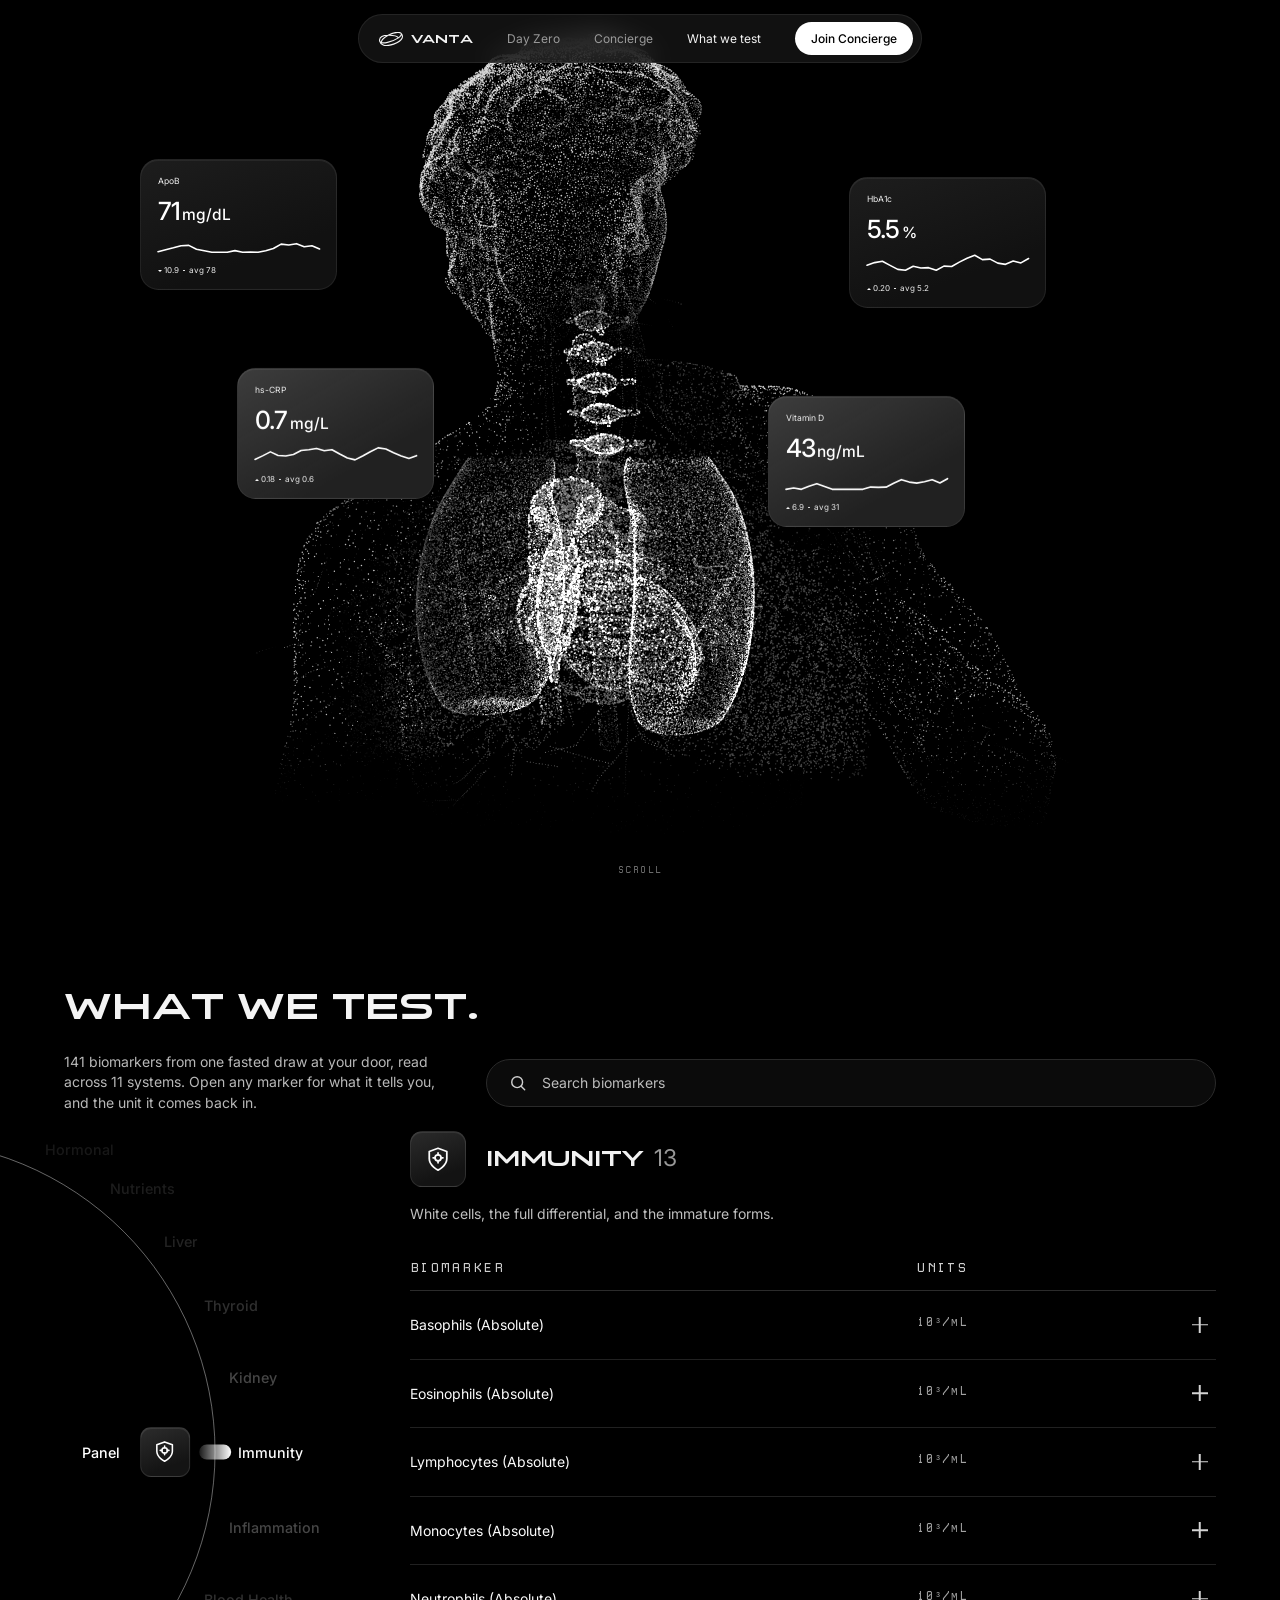
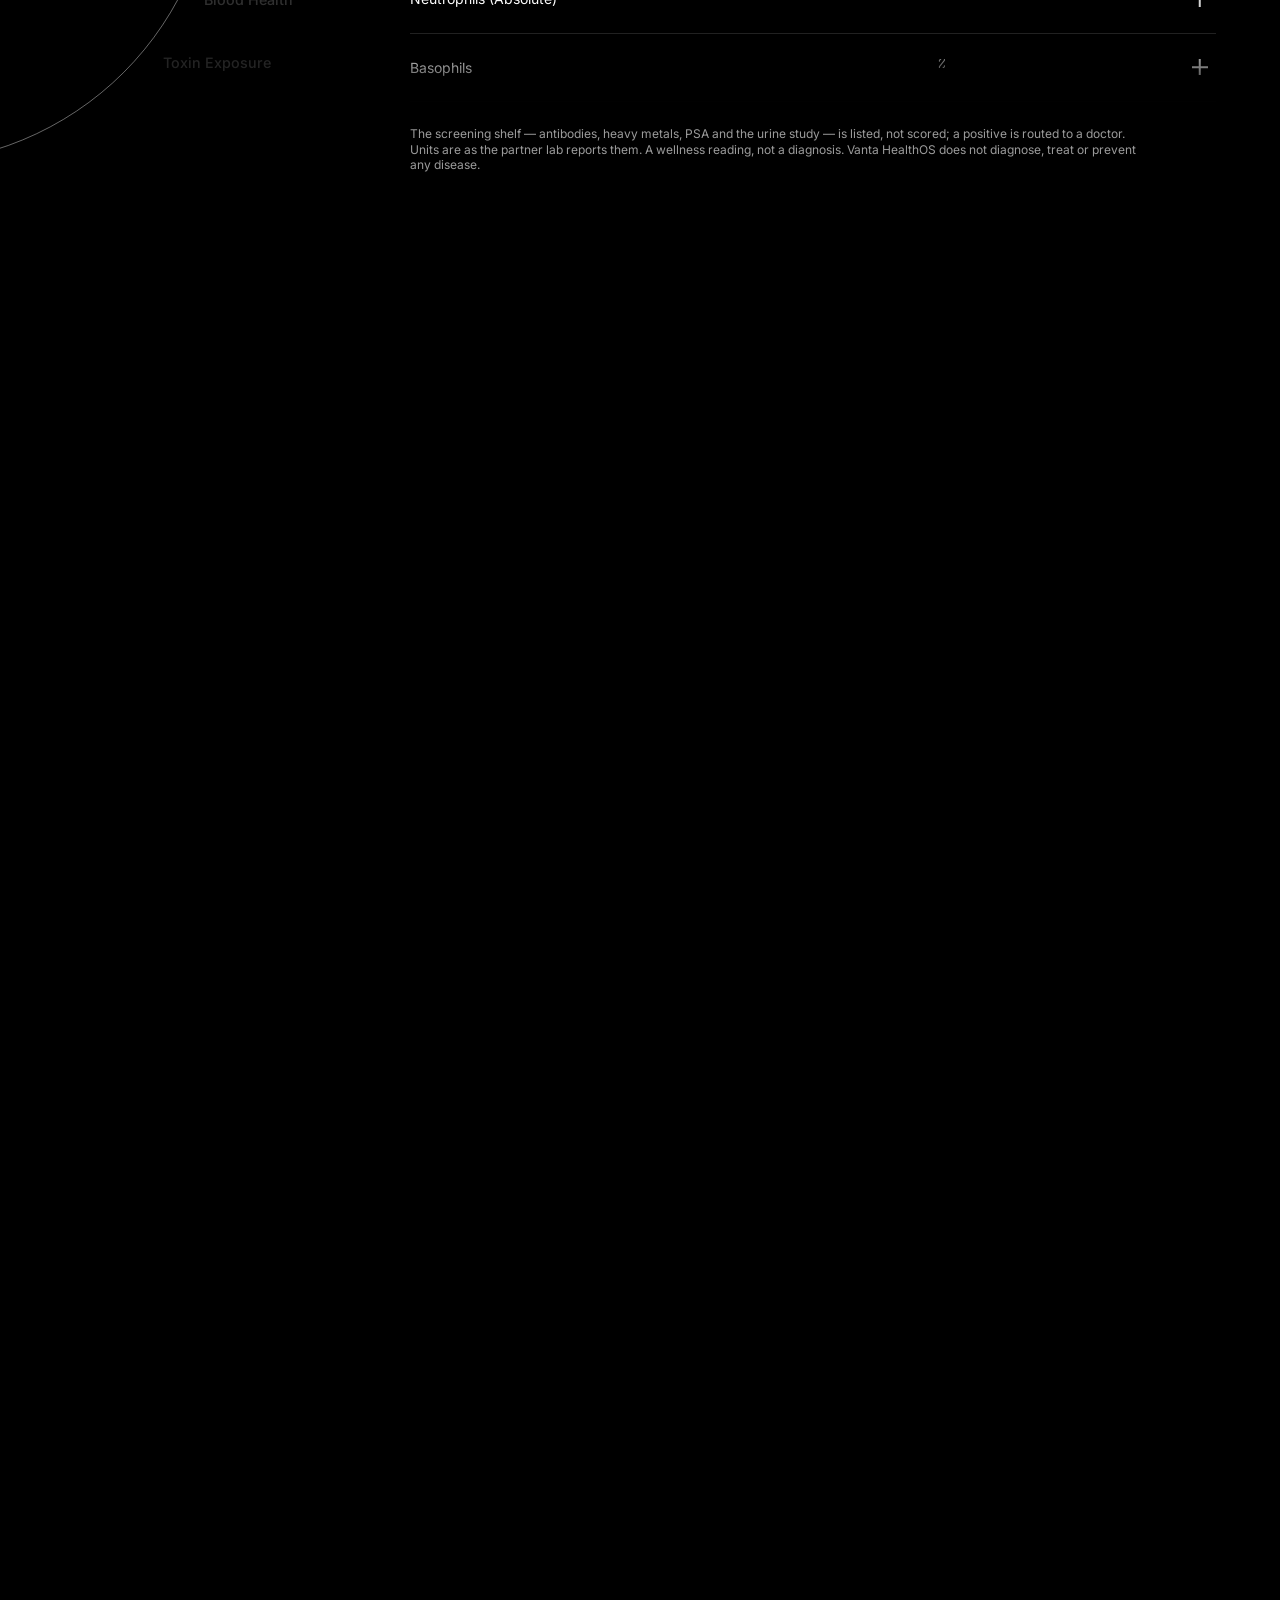
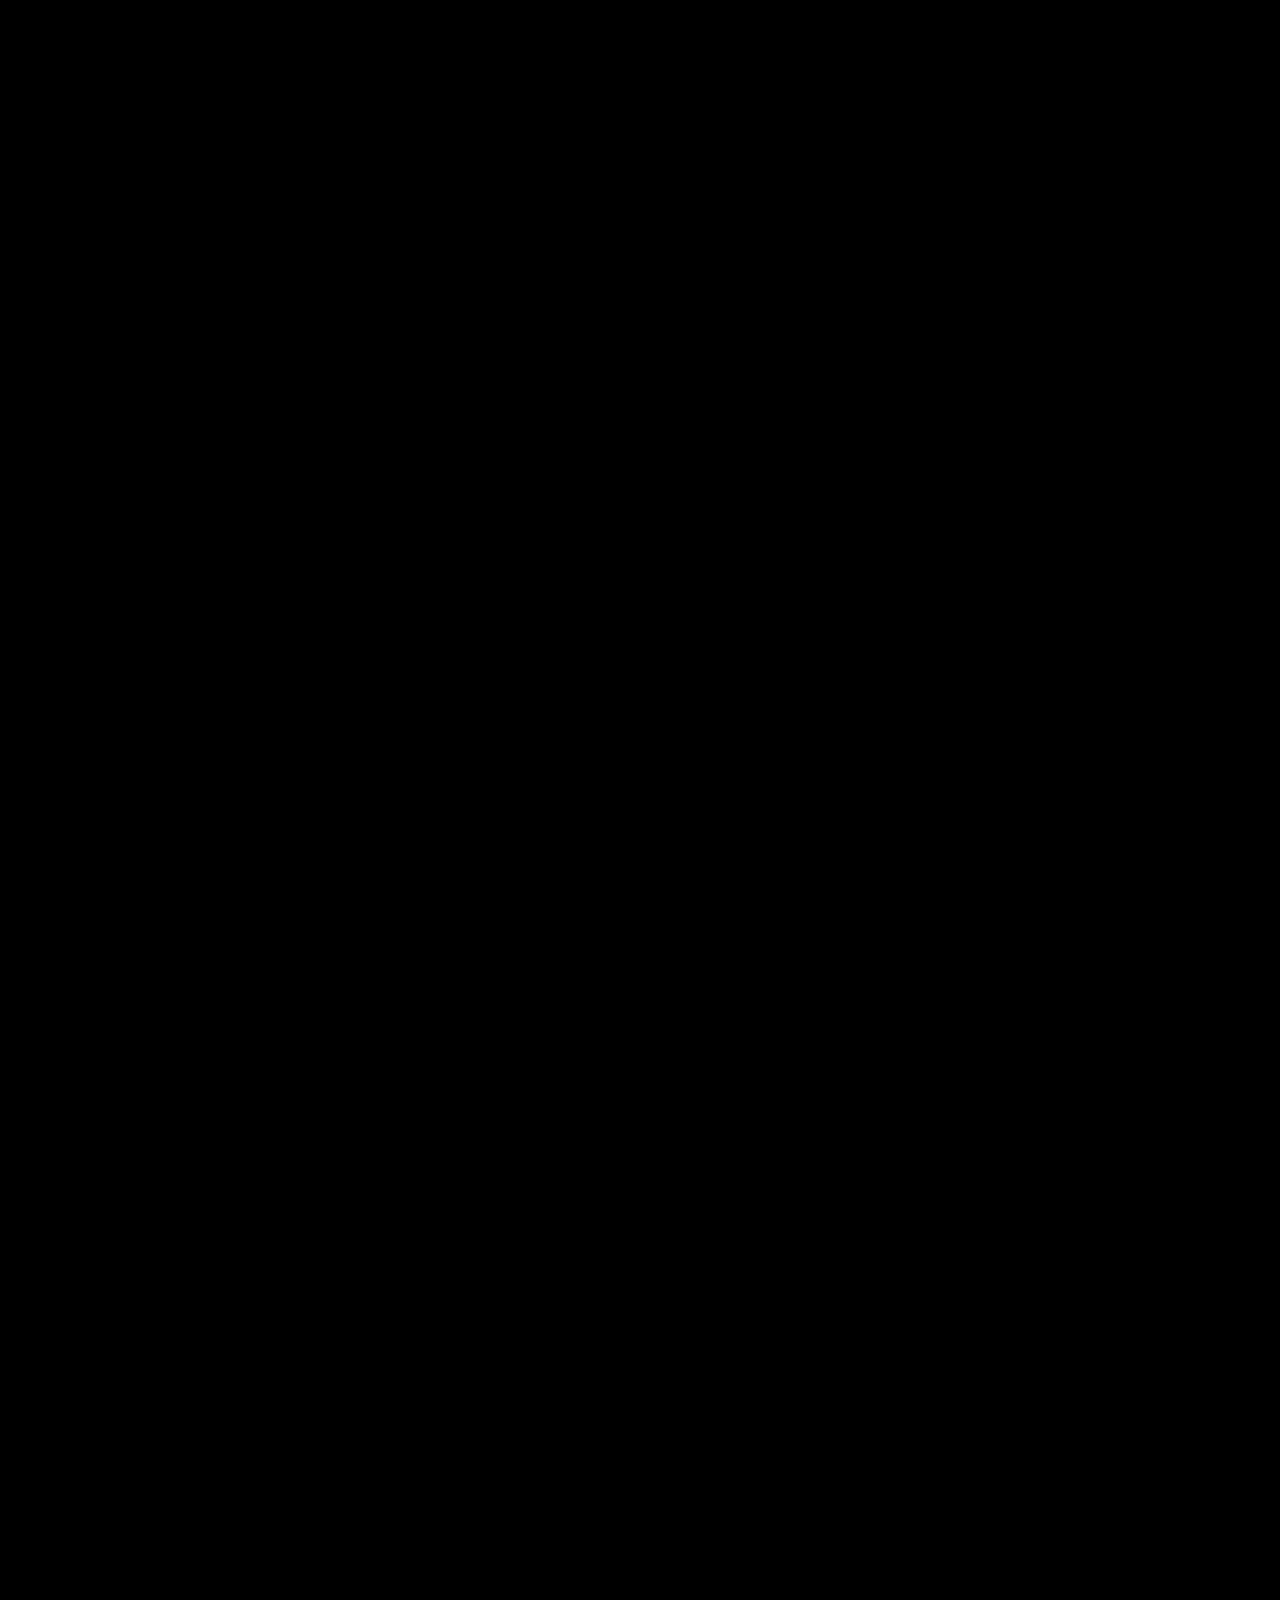
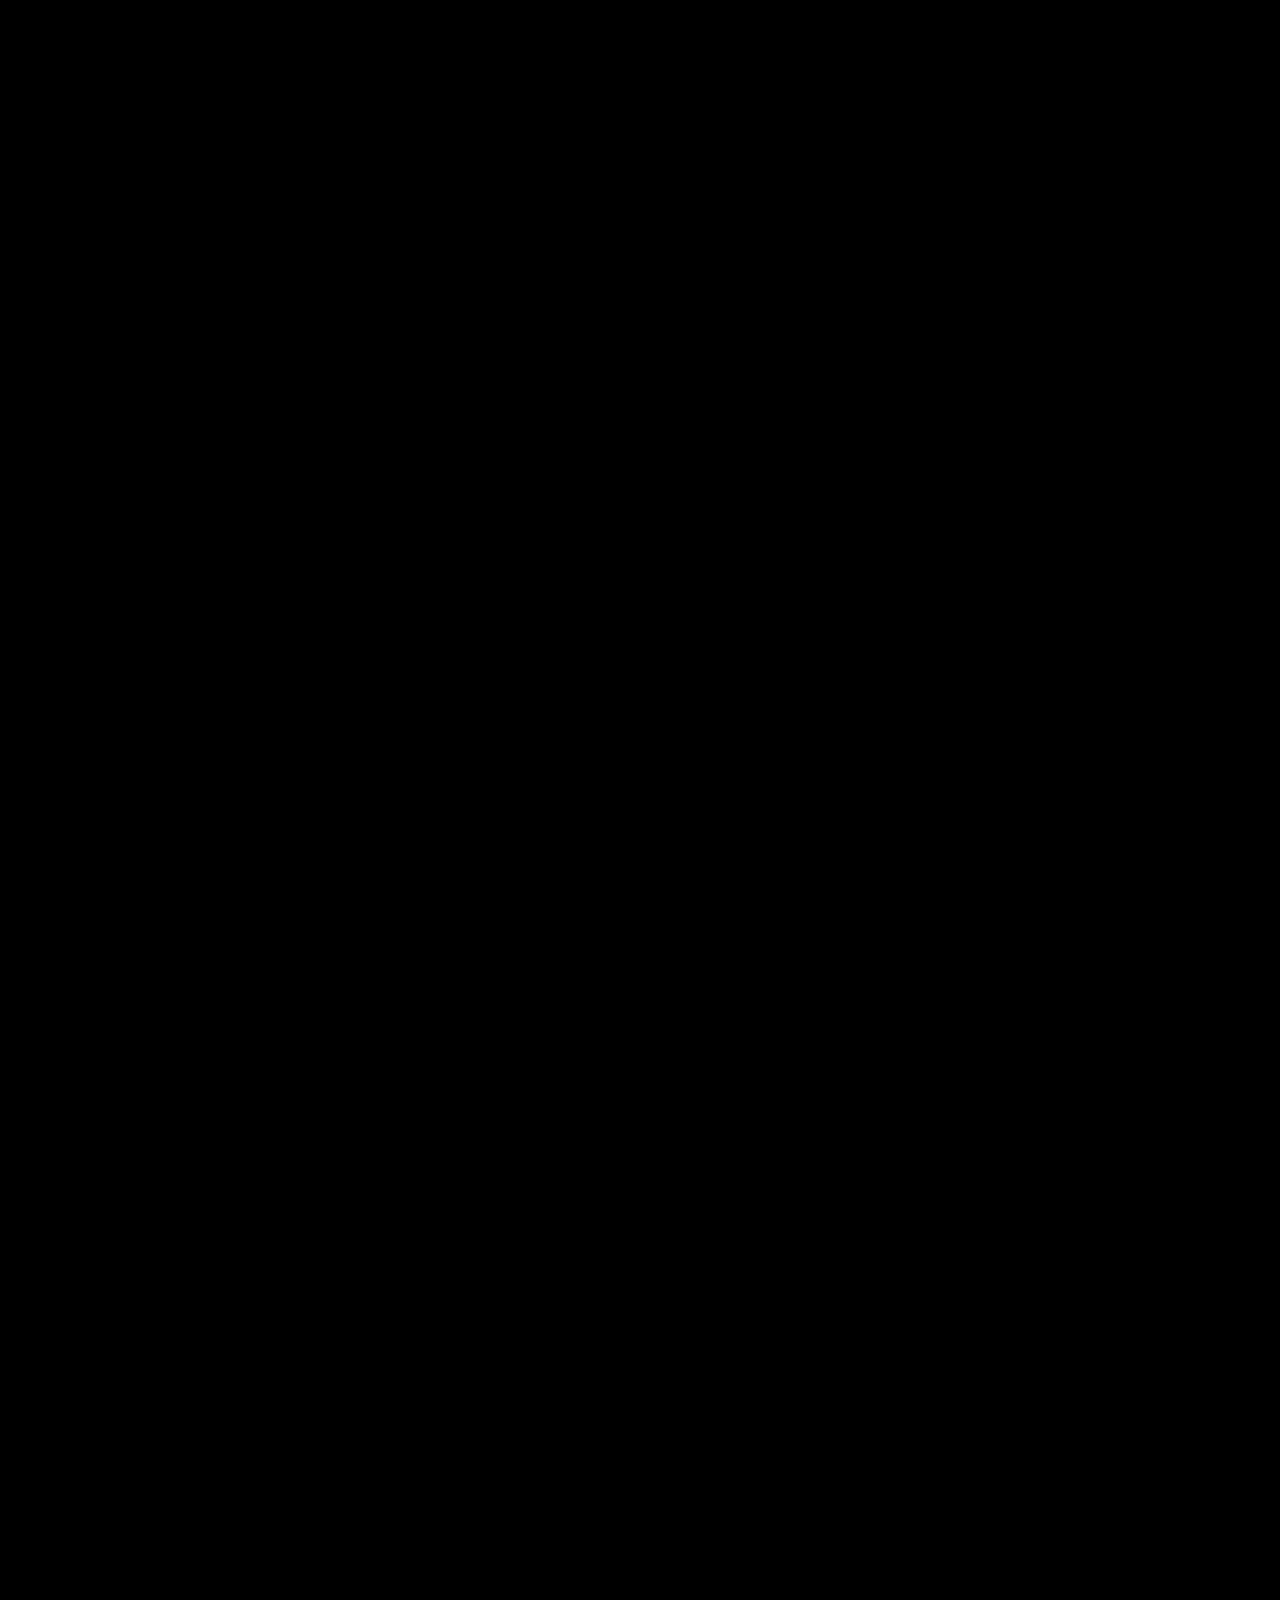
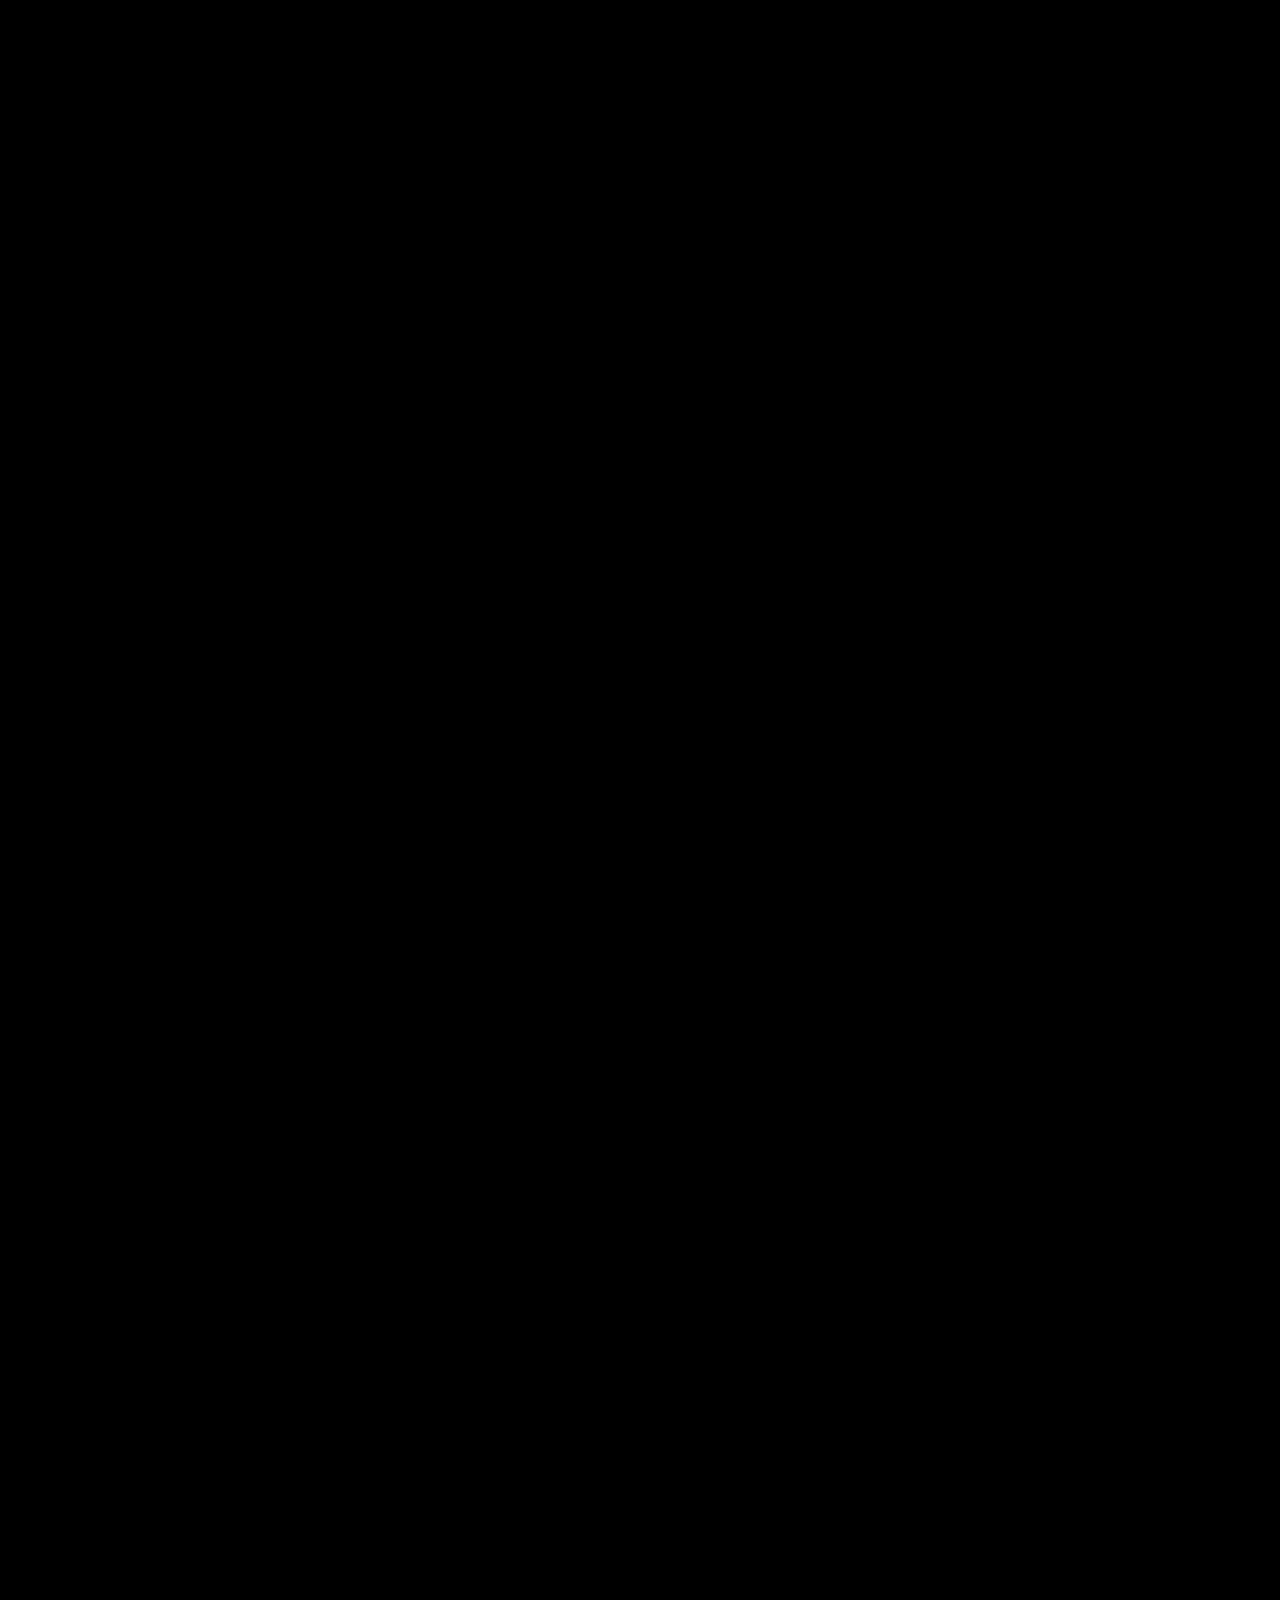
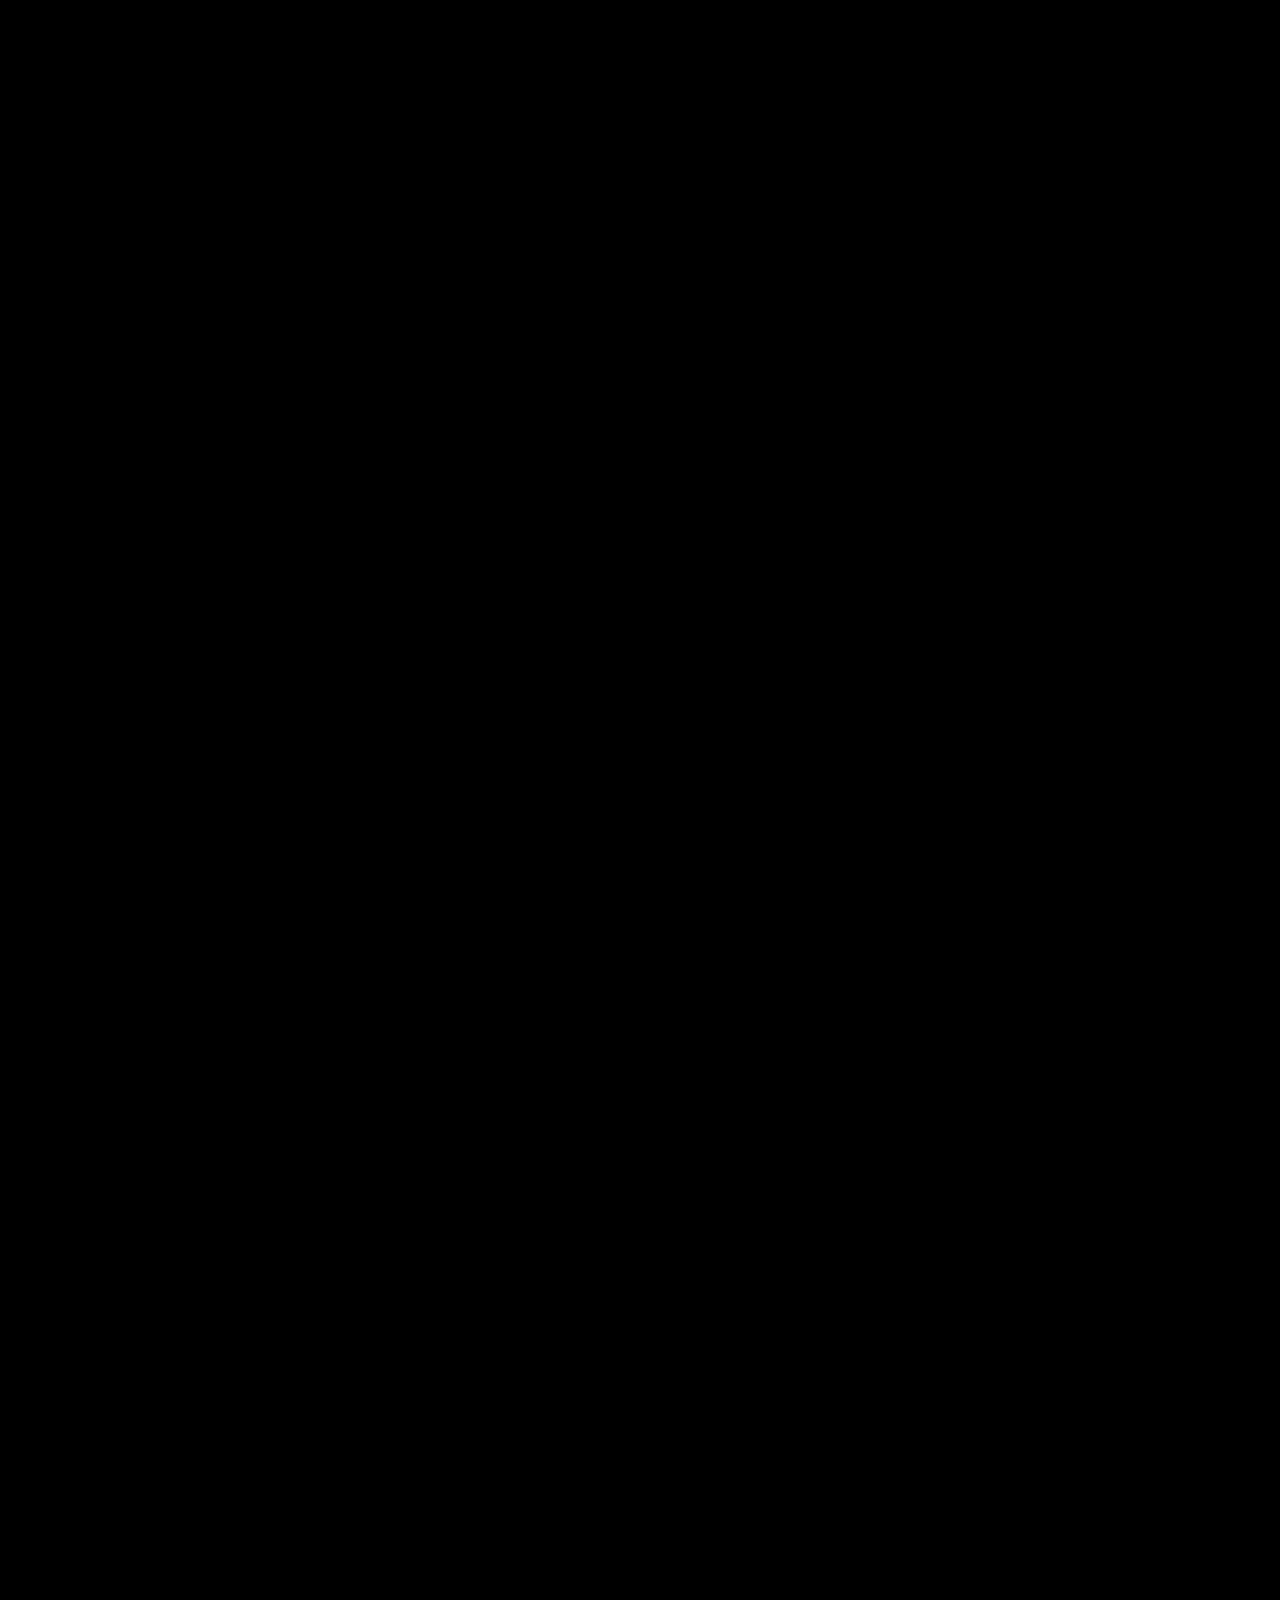
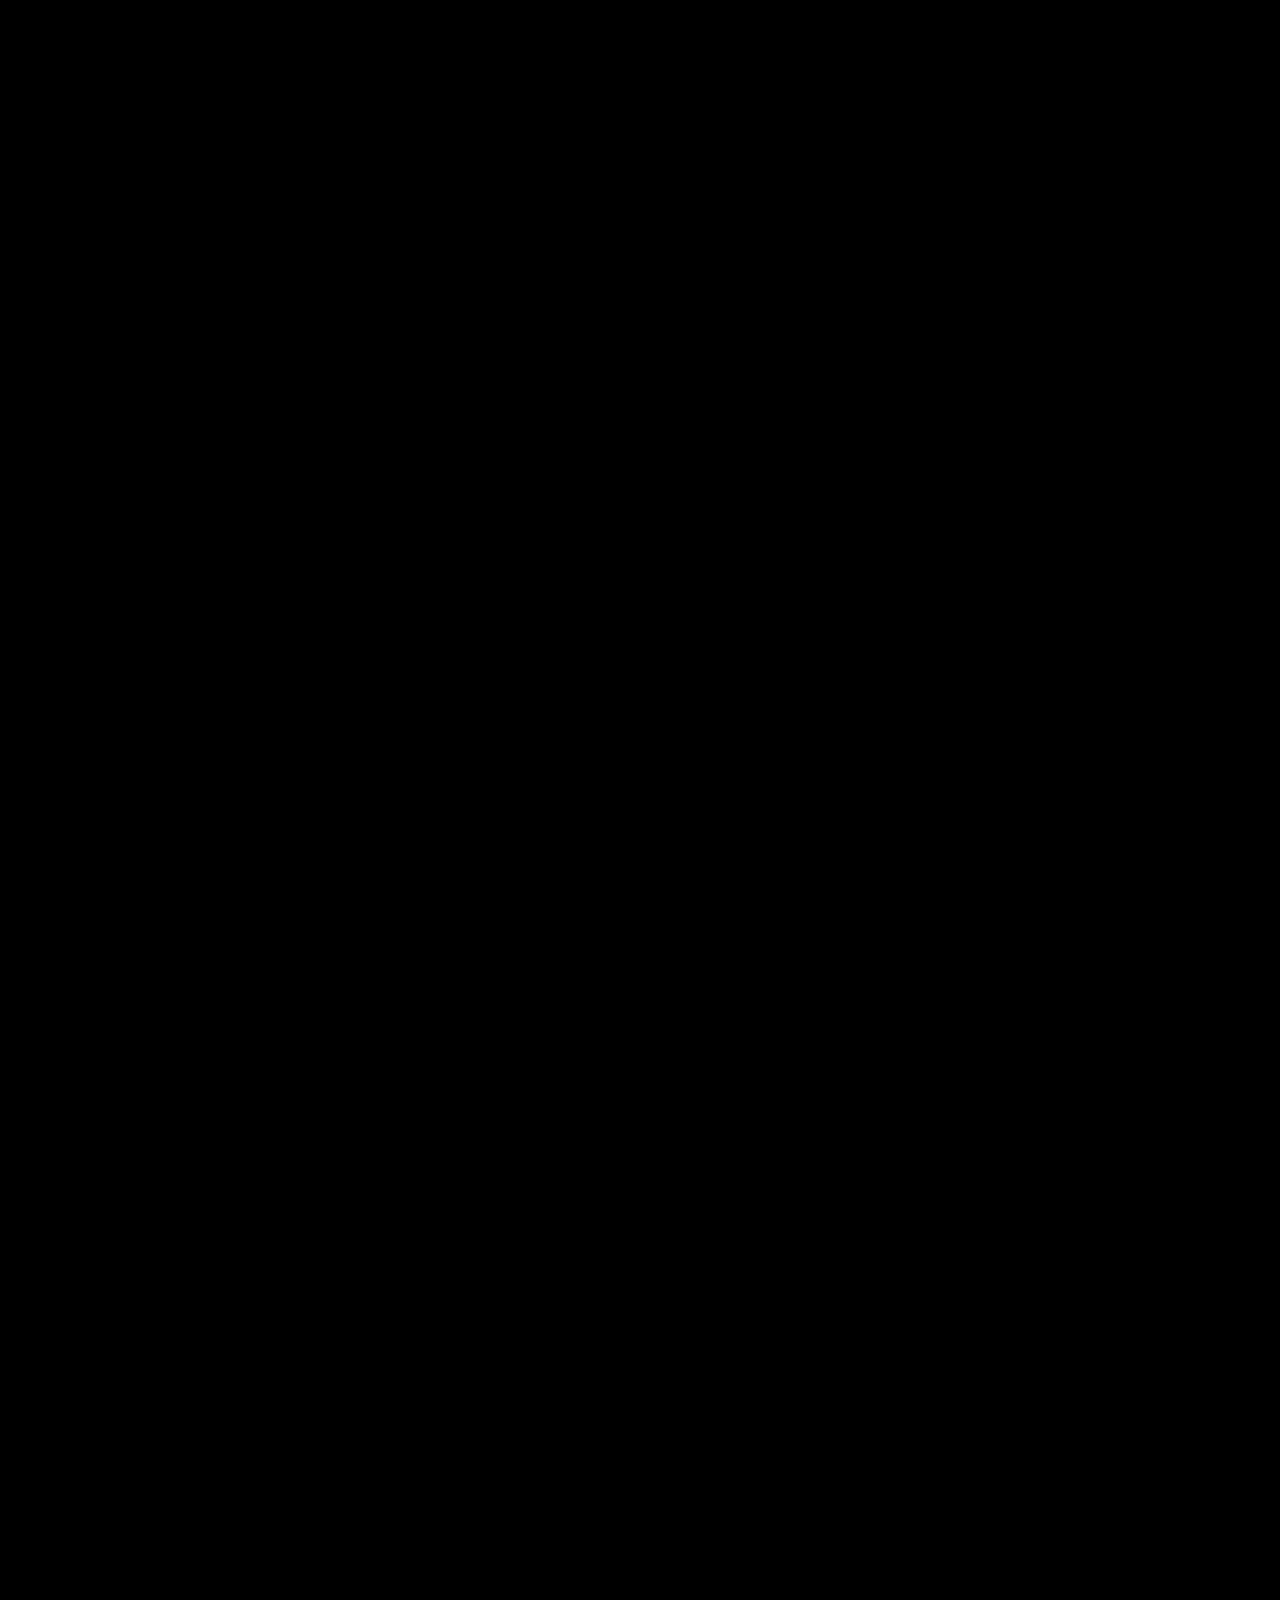
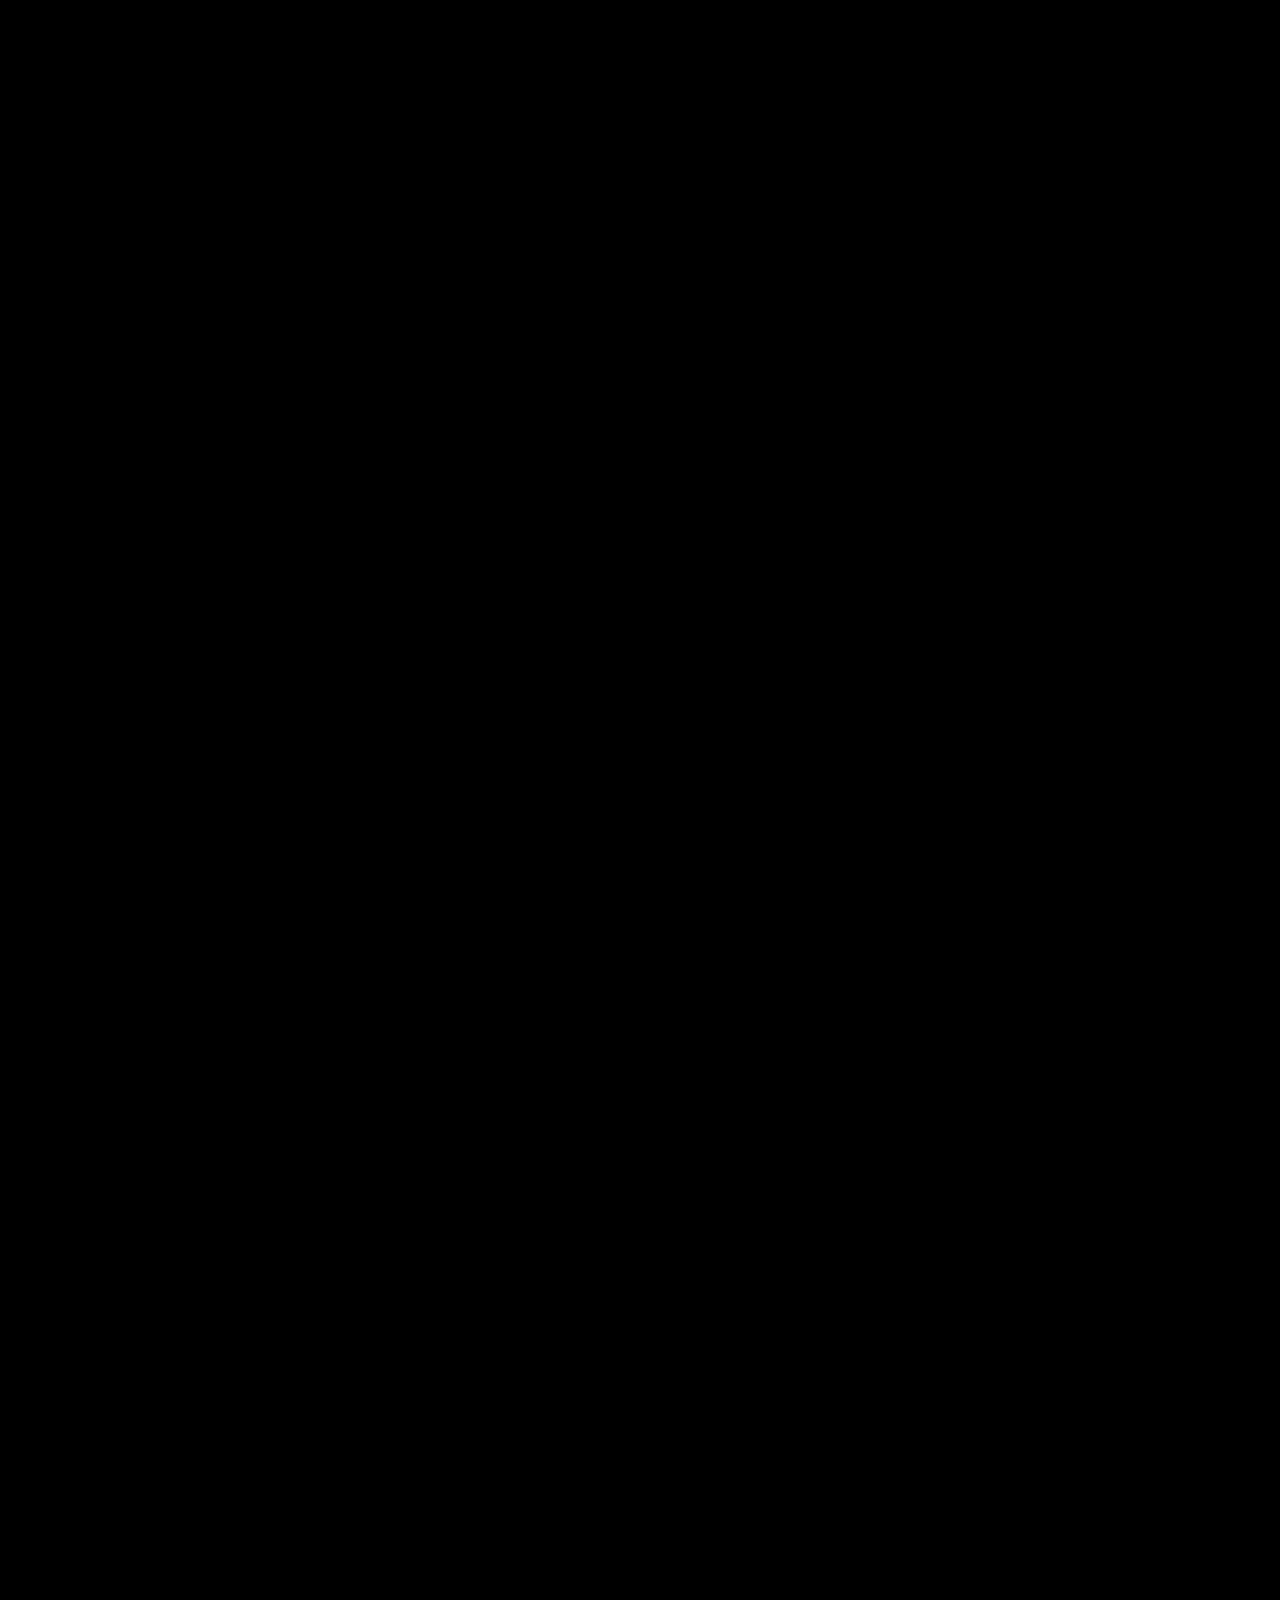
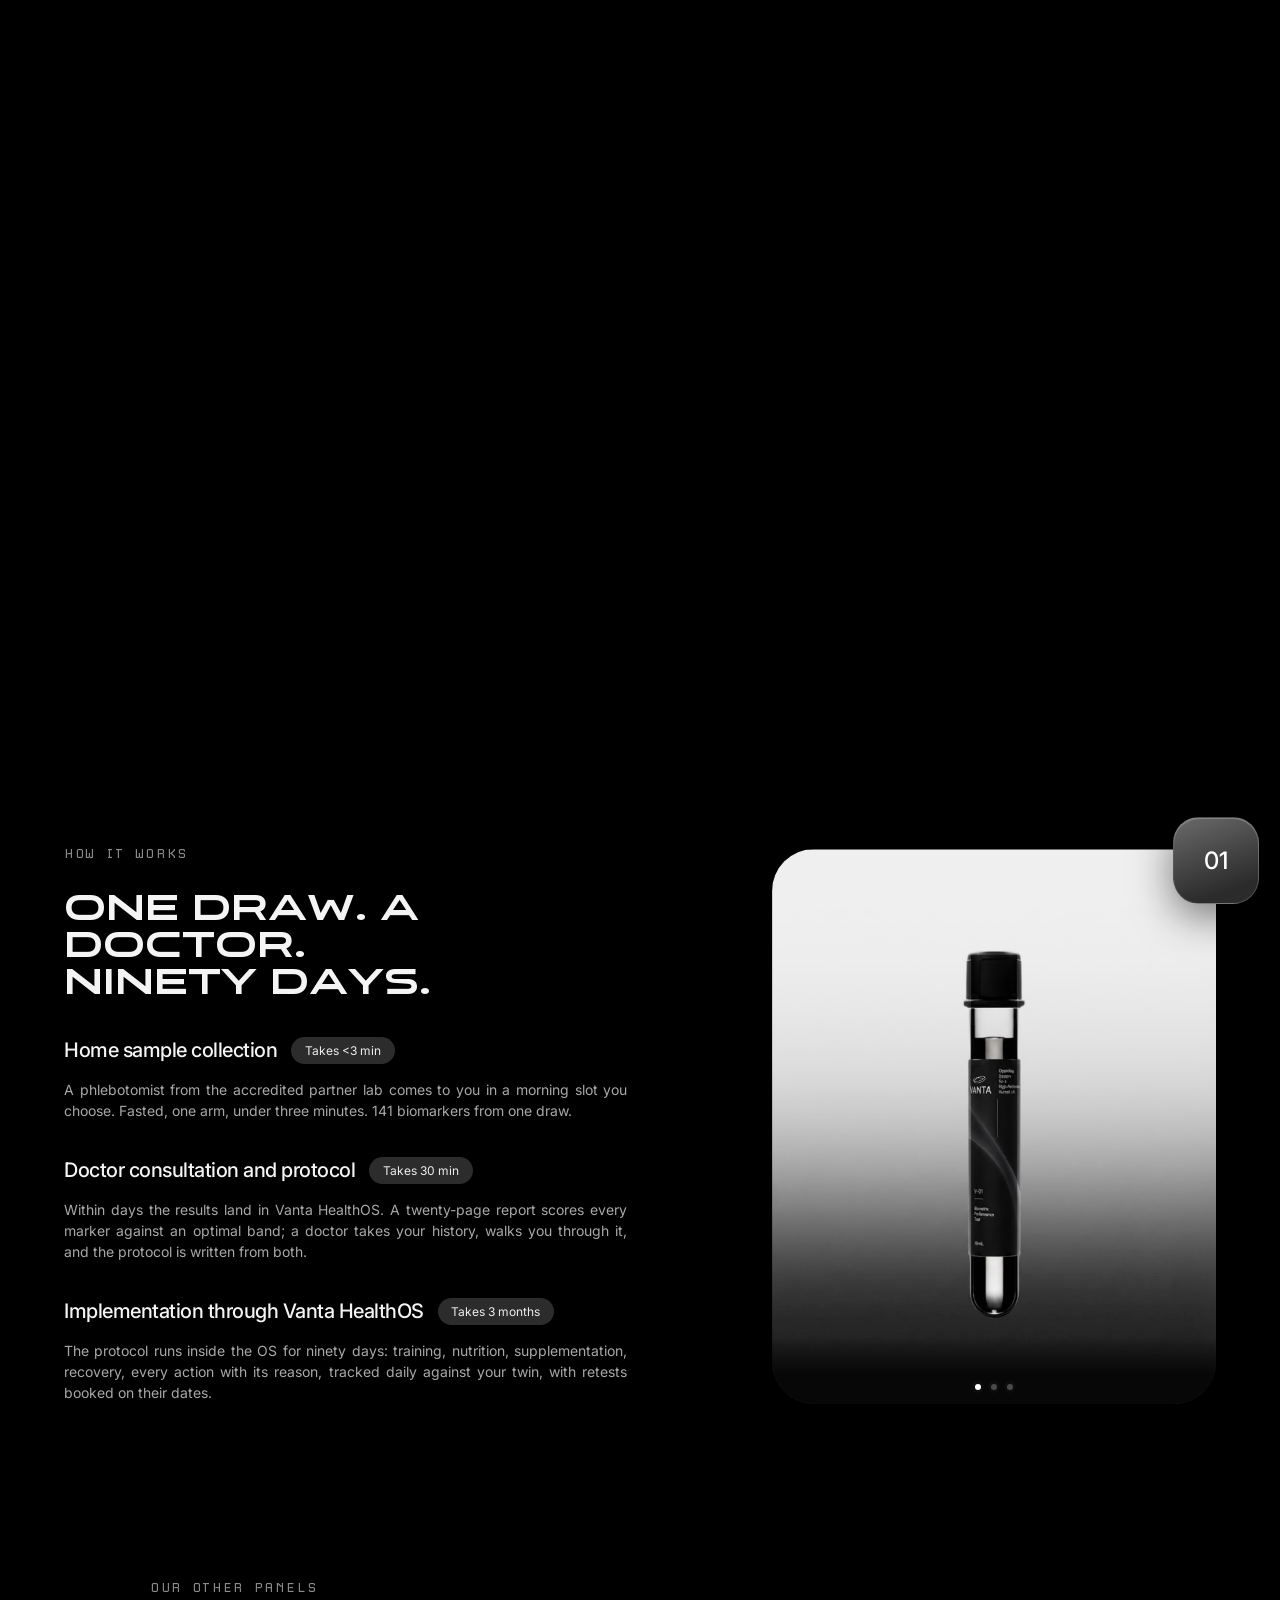
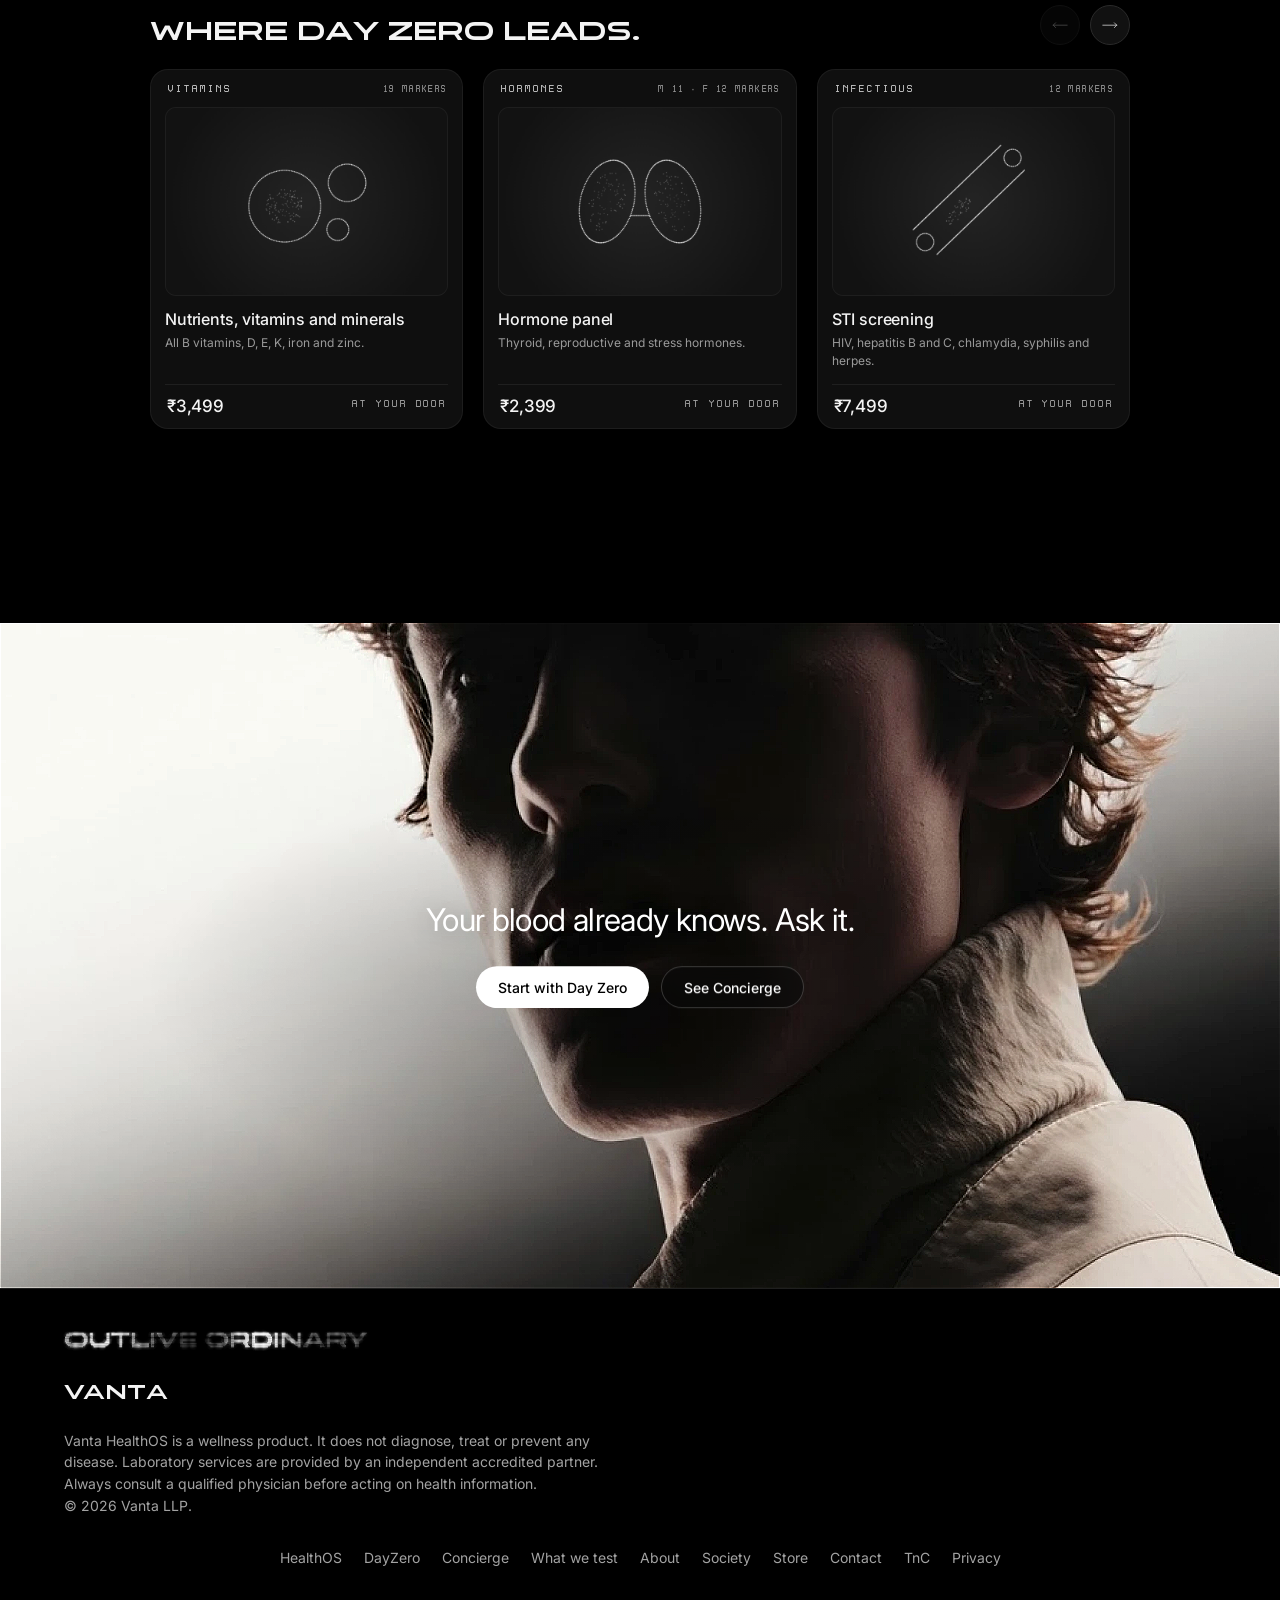
==== what-we-test.html @ 06b814b0 "Phones: font sizes matched to the first version (22.4 / 13.6 / 12 / 10.4 / 17.6 / 8.8 / 11px) Co-Aut" ====
<!doctype html>
<html lang="en">
<head>
<meta charset="utf-8">
<meta name="viewport" content="width=device-width, initial-scale=1">
<title>Vanta — What we test</title>
<link rel="icon" type="image/svg+xml" href="data:image/svg+xml,%3Csvg%20xmlns%3D%22http%3A%2F%2Fwww.w3.org%2F2000%2Fsvg%22%20viewBox%3D%22-22%20-30%20279%20199%22%3E%3Crect%20x%3D%22-22%22%20y%3D%22-30%22%20width%3D%22279%22%20height%3D%22199%22%20rx%3D%2244%22%20fill%3D%22%23000%22%2F%3E%3Cpath%20d%3D%22M23.0542%20105.334C18.6114%2086.1446%2048.7118%2055.2447%2088.8616%2032.509M88.8616%2032.509C121.009%2014.305%20159.598%201.33501%20192.058%203.80086C202.579%204.60013%20209.954%207.0905%20214.43%2010.7805M4.97778%2090.5973C3.82068%2087.4789%203.3192%2083.892%203.55781%2079.8009C5.51978%2046.1618%2045.9247%2033.3757%2088.8616%2032.509M88.8616%2032.509C133.384%2031.6103%20180.629%2043.5278%20190.558%2058.3013M190.558%2058.3013C136.096%2095.4481%2019.426%20129.536%204.97778%2090.5973M190.558%2058.3013C216.034%2040.9254%20225.963%2022.4709%20215.794%2012.0328M4.97778%2090.5973C4.09975%2086.8489%203.65103%2083.198%203.55781%2079.8009M4.97778%2090.5973C11.9381%20120.312%2045.8761%20156.155%20143.554%20120.28C251.289%2080.7123%20237.281%2032.4789%20215.794%2012.0328M214.43%2010.7805C214.919%2011.1838%20215.374%2011.6014%20215.794%2012.0328M214.43%2010.7805C214.887%2011.1854%20215.342%2011.603%20215.794%2012.0328%22%20fill%3D%22none%22%20stroke%3D%22%23fff%22%20stroke-width%3D%2211%22%2F%3E%3C%2Fsvg%3E">
<link rel="preconnect" href="https://fonts.googleapis.com">
<link href="https://fonts.googleapis.com/css2?family=Inter:wght@300;400;500;600&display=swap" rel="stylesheet">
<style>
  @font-face { font-family: "Aeonik"; src: url("assets/fonts/Aeonik-Regular.woff2") format("woff2"), url("assets/fonts/Aeonik-Regular.otf") format("opentype"); font-weight: 400; font-display: swap; }
  @font-face { font-family: "Aeonik"; src: url("assets/fonts/Aeonik-Medium.woff2") format("woff2"), url("assets/fonts/Aeonik-Medium.otf") format("opentype"); font-weight: 500; font-display: swap; }
  @font-face { font-family: "Aoi Mono"; src: url("assets/fonts/AoiMono-Compact.woff2") format("woff2"), url("assets/fonts/AoiMono-Compact.otf") format("opentype"); font-weight: 400; font-display: swap; }
  @font-face { font-family: "Organetto"; src: url("assets/fonts/Organetto-ExtBold.woff2") format("woff2"), url("assets/fonts/Organetto-ExtBold.otf") format("opentype"); font-weight: 700; font-display: swap; }
  :root {
    --sans: "Aeonik", "Inter", system-ui, -apple-system, "Segoe UI", sans-serif;
    --mono: "Aoi Mono", ui-monospace, "SFMono-Regular", Menlo, monospace;
    --display: "Organetto", "Aeonik", "Inter", system-ui, sans-serif;
    --bg: #000; --fg: #f4f4f4; --muted: #9b9b9b; --faint: #6d6d6d;
  }
  * { box-sizing: border-box; margin: 0; padding: 0; }
  html { background: var(--bg); }
  body { background: var(--bg); color: var(--fg); font-family: var(--sans); font-synthesis: none; -webkit-font-smoothing: antialiased; overflow-x: hidden; }

  /* ---------- nav (the same as the other page) ---------- */
  nav { position: fixed; top: 14px; left: 50%; transform: translateX(-50%); z-index: 50; display: flex; align-items: center;
    gap: clamp(14px, 3vw, 34px); padding: 7px 8px 7px 20px; border-radius: 999px; background: rgba(24,24,24,.72);
    border: 1px solid rgba(255,255,255,.08); backdrop-filter: blur(14px); -webkit-backdrop-filter: blur(14px); font-size: 12px; }
  nav .logo { display: flex; align-items: center; gap: 8px; font-family: var(--display); letter-spacing: 0; font-weight: 700; font-size: 12px; text-transform: uppercase; color: var(--fg); text-decoration: none; }
  nav a { white-space: nowrap; color: var(--muted); text-decoration: none; transition: color .2s; }
  nav a:hover, nav a.on { color: var(--fg); }
  nav .join { background: #fff; color: #000; padding: 9px 16px; border-radius: 999px; font-weight: 500; }
  nav .join:hover { color: #000; background: #ddd; }
  @media (max-width: 560px) { nav .opt { display: none; } }
  .mono { font-family: var(--mono); font-weight: 400; letter-spacing: .14em; text-transform: uppercase; }

  /* ---------- the x-ray ---------- */
  #wt { position: relative; height: 100vh; height: 100dvh; min-height: 620px; overflow: hidden; background: #000; }
  #xray { position: absolute; inset: 0; width: 100%; height: 100%; display: block; }
  .stage { position: absolute; left: 50%; top: 50%; width: min(100%, 1716px); aspect-ratio: 1716 / 1070; max-height: 100%; transform: translate(-50%, -48%); container-type: inline-size; pointer-events: none; }
  .scroll-hint { position: absolute; left: 50%; bottom: 22px; transform: translateX(-50%); font-size: 9px; color: var(--faint); z-index: 2; }

  /* ---------- the live-metric cards ---------- */
  .m { position: absolute; width: 15.4cqw; aspect-ratio: 3 / 2; container-type: inline-size; display: flex; flex-direction: column; justify-content: space-between; padding: 1.31cqw 1.31cqw 1.16cqw; border-radius: 1.45cqw; border: 1px solid rgba(255,255,255,.07); color: #fff; pointer-events: auto;
    background: linear-gradient(160deg, #1d1d1d, #111 70%); box-shadow: 0 2cqw 5cqw rgba(0,0,0,.55), inset 0 1px 0 rgba(255,255,255,.06);
    opacity: 0; transform: translateY(18px); animation: mIn 1s cubic-bezier(.2,.7,.2,1) forwards, mFloat var(--fd, 8s) ease-in-out var(--fl, 0s) infinite alternate; animation-delay: var(--d, 1.2s), var(--fl, 0s); }
  .m.lite { background: linear-gradient(150deg, rgba(255,255,255,.17), rgba(255,255,255,.05) 70%), #151515; -webkit-backdrop-filter: blur(10px); backdrop-filter: blur(10px); }
  @keyframes mIn { to { opacity: 1; transform: none; } }
  @keyframes mFloat { 0% { translate: 0 0; } 50% { translate: .3cqw -.7cqw; } 100% { translate: -.25cqw .35cqw; } }
  .m small { display: block; font-size: 5.3cqw; line-height: 1.1; color: #f0f0f0; }
  .m b { display: block; font-weight: 500; font-size: 15.5cqw; letter-spacing: -0.03em; line-height: 1; }
  .m b i { font-style: normal; font-size: .62em; letter-spacing: 0; margin-left: .14em; }
  .m svg { display: block; width: 100%; height: 11cqw; overflow: visible; }
  .m svg path { fill: none; stroke: #fff; stroke-width: 1.6; stroke-linejoin: round; stroke-linecap: round; vector-effect: non-scaling-stroke; }
  .m.red svg path { stroke: #e5453f; }
  .m p { display: flex; align-items: center; gap: 2.4cqw; font-size: 5cqw; line-height: 1; color: #ececec; white-space: nowrap; }
  .m p em { font-style: normal; width: 1.2cqw; height: 1.2cqw; border-radius: 50%; background: #fff; flex: none; }
  .m p u { text-decoration: none; }
  .m p span { display: inline-flex; align-items: center; gap: 1.6cqw; }
  .m p span::before { content: ""; border: solid transparent; border-width: 1.8cqw 1.6cqw 0; border-top-color: #fff; }
  .m p span.up::before { border-width: 0 1.6cqw 1.8cqw; border-bottom-color: #fff; border-top-color: transparent; }
  @media (max-width: 900px) {
    .stage { aspect-ratio: auto; height: 100%; width: 100%; transform: translate(-50%, -50%); }
    .m.hrv { left: 3%; top: 14%; } .m.hr { left: auto; right: 3%; top: 22%; } .m.steps { left: 3%; top: 60%; } .m.sleep { left: auto; right: 3%; top: 68%; }
    .m { width: 24cqw; padding: 2.04cqw 2.04cqw 1.8cqw; border-radius: 2.2cqw; }
  }
  @media (prefers-reduced-motion: reduce) { .m { animation: none; opacity: 1; transform: none; } }

  /* ---------- the biomarker list: title wheel on the left, the list on the right, pinned while you scroll through it ---------- */
  #bm { position: relative; background: #000; }
  .bm-pin { position: sticky; top: 0; height: 100vh; height: 100dvh; min-height: 600px; overflow: hidden; display: flex; flex-direction: column; padding: clamp(76px, 10vh, 108px) 0 clamp(18px, 3vh, 40px); }
  .bm-head h2 { margin-left: 14.5vw; font-family: var(--display); font-weight: 700; text-transform: uppercase; font-size: clamp(32px, min(4.6vw, 8vh), 80px); letter-spacing: 0; line-height: .98; }
  .bm-sub { display: grid; grid-template-columns: 31.5vw 1fr; gap: 3vw; align-items: center; margin: clamp(14px, 3vh, 36px) 6.5vw 0 14.5vw; }
  .bm-sub p { font-size: clamp(13px, 1.12vw, 20px); line-height: 1.25; color: #b8b8b8; }
  .bm-search { display: flex; align-items: center; gap: 14px; height: clamp(44px, 4vw, 68px); padding: 0 clamp(16px, 1.6vw, 28px); border-radius: 999px; border: 1px solid #2a2a2a; background: #0b0b0b; color: #cfcfcf; cursor: text; transition: border-color .2s; }
  .bm-search:focus-within { border-color: #5a5a5a; }
  .bm-search svg { width: 20px; height: 20px; flex: none; fill: none; stroke: currentColor; stroke-width: 1.7; stroke-linecap: round; }
  .bm-search input { flex: 1; min-width: 0; background: none; border: 0; outline: 0; color: #fff; font: inherit; font-size: clamp(14px, 1.1vw, 19px); }
  .bm-search input::-webkit-search-cancel-button { -webkit-appearance: none; appearance: none; height: 16px; width: 16px; cursor: pointer; background: url("data:image/svg+xml,%3Csvg xmlns='http://www.w3.org/2000/svg' viewBox='0 0 16 16'%3E%3Cpath d='M3 3l10 10M13 3L3 13' stroke='%23fff' stroke-width='1.8' stroke-linecap='round'/%3E%3C/svg%3E") center / contain no-repeat; }
  .bm-search .clr { display: none; flex: none; width: 22px; height: 22px; border: 0; background: none; cursor: pointer; padding: 0; position: relative; }
  .bm-search.has .clr { display: block; }
  .bm-search .clr::before, .bm-search .clr::after { content: ""; position: absolute; left: 50%; top: 50%; width: 14px; height: 2px; border-radius: 2px; background: #fff; transform: translate(-50%, -50%) rotate(45deg); }
  .bm-search .clr::after { transform: translate(-50%, -50%) rotate(-45deg); }
  .bm-search input::placeholder { color: #bdbdbd; }
  .bm-body { position: relative; flex: 1; min-height: 0; margin-top: clamp(10px, 2vh, 30px); }
  .wheel { position: absolute; left: 0; top: 0; bottom: 0; width: 36vw; pointer-events: none; }
  .wheel svg.ring { position: absolute; inset: 0; width: 100%; height: 100%; overflow: visible; }
  .wheel svg.ring circle { fill: none; stroke: rgba(255,255,255,.4); stroke-width: 1; }
  .wheel .wl { position: absolute; left: 0; top: 0; white-space: nowrap; font-size: var(--wf, 22px); font-weight: 500; color: #fff; pointer-events: auto; cursor: pointer; will-change: transform, opacity; transform-origin: 0 50%; }
  .wheel .sel { position: absolute; left: 0; top: 0; display: flex; align-items: center; will-change: transform; }
  .wheel .sel b { font-weight: 500; font-size: var(--wf, 22px); color: #fff; position: absolute; right: calc(100% + 1.4em); top: 50%; transform: translateY(-50%); }
  .wheel .sel .pill { position: absolute; width: calc(var(--tile) * .64); height: calc(var(--tile) * .3); border-radius: 99px; background: linear-gradient(90deg, rgba(255,255,255,.1), #fff); top: 50%; transform: translateY(-50%); }
  .tile { width: var(--tile, 72px); height: var(--tile, 72px); border-radius: 22%; display: grid; place-items: center; flex: none; background: linear-gradient(160deg, #2c2c2c, #141414 75%); border: 1px solid rgba(255,255,255,.1); box-shadow: inset 0 1px 0 rgba(255,255,255,.08), 0 10px 30px rgba(0,0,0,.6); }
  .tile svg { width: 52%; height: 52%; fill: none; stroke: #fff; stroke-width: 1.5; stroke-linecap: round; stroke-linejoin: round; }
  .panel { position: absolute; left: 36.4vw; right: 6.5vw; top: 0; bottom: 0; display: flex; flex-direction: column; min-height: 0; }
  .p-head { display: flex; align-items: center; gap: clamp(14px, 1.6vw, 28px); flex: none; }
  .p-head .tile { --tile: clamp(48px, 5vw, 85px); }
  .p-head h3 { font-family: var(--display); font-weight: 700; text-transform: uppercase; font-size: clamp(18px, 1.6vw, 28px); letter-spacing: 0; }
  .p-head h3 em { font-style: normal; font-family: var(--sans); font-weight: 400; font-size: 1.05em; letter-spacing: 0; color: #9a9a9a; margin-left: .45em; }
  .p-intro { flex: none; margin-top: clamp(10px, 2vh, 28px); font-size: clamp(13px, 1.12vw, 19px); color: #c2c2c2; }
  .p-cols, .p-row .hd { display: grid; grid-template-columns: 52% 28% 1fr; align-items: center; }
  .p-cols { flex: none; margin-top: clamp(14px, 3.2vh, 40px); height: clamp(34px, 5vh, 70px); border-bottom: 1px solid #2b2b2b; font-family: var(--mono); letter-spacing: .14em; font-size: clamp(10px, .82vw, 14px); text-transform: uppercase; color: #cfcfcf; }
  .p-cols span:nth-child(2) { text-align: center; }
  .p-list { position: relative; flex: 1; min-height: 0; overflow: hidden; -webkit-mask-image: linear-gradient(#000 calc(100% - 64px), transparent); mask-image: linear-gradient(#000 calc(100% - 64px), transparent); }
  .p-list.free { overflow-y: auto; scrollbar-width: none; }
  .p-list.free::-webkit-scrollbar { display: none; }
  .p-inner { will-change: transform; }
  .p-row { border-bottom: 1px solid #222; }
  .p-row .hd { height: var(--row, 64px); cursor: pointer; font-size: clamp(13px, 1.12vw, 19px); }
  .p-row .hd .nm { color: #fff; }
  .p-row .hd .nm small { display: block; font-size: .72em; color: #7c7c7c; margin-top: 2px; }
  .p-row .hd .un { text-align: center; text-transform: uppercase; color: #a6a6a6; font-family: var(--mono); letter-spacing: .08em; font-size: .78em; }
  .p-row .hd .pl { justify-self: end; width: 20px; height: 20px; position: relative; margin-right: 6px; transition: transform .3s; }
  .p-row .hd .pl::before, .p-row .hd .pl::after { content: ""; position: absolute; left: 50%; top: 50%; width: 16px; height: 1.5px; background: #d8d8d8; transform: translate(-50%, -50%); }
  .p-row .hd .pl::after { transform: translate(-50%, -50%) rotate(90deg); }
  .p-row.open .hd .pl { transform: rotate(45deg); }
  .p-row .bd { max-height: 0; overflow: hidden; transition: max-height .35s ease; color: #9d9d9d; font-size: clamp(12px, 1vw, 17px); line-height: 1.4; }
  .p-row .bd > div { padding: 0 8% 16px 0; max-width: 62ch; }
  .p-row .bd .rd { display: flex; flex-wrap: wrap; gap: 6px; margin-top: 10px; }
  .p-row .bd .rd i { font-style: normal; padding: 3px 9px; border: 1px solid #2f2f2f; border-radius: 99px; font-size: .86em; color: #bbb; }
  .p-foot { flex: none; margin-top: clamp(10px, 2.4vh, 30px); font-size: clamp(11px, .98vw, 17px); line-height: 1.3; color: #9b9b9b; max-width: 62em; }
  .p-empty { padding: 28px 0; color: #777; font-size: 15px; }
  @media (max-width: 900px) {
    .bm-head h2, .bm-sub { margin-left: 6vw; } .bm-sub { margin-right: 6vw; grid-template-columns: 1fr; gap: 12px; }
    .wheel { display: none; }
    .panel { left: 6vw; right: 6vw; }
    .p-cols, .p-row .hd { grid-template-columns: 1fr 32% 34px; }
    .p-foot { display: none; }
  }

  /* ---------- how it works: the left side stays, the pictures change on their own ---------- */
  #hiw { position: relative; background: #000; padding: clamp(100px, 18vw, 160px) 0 clamp(70px, 9vw, 140px); overflow: hidden; }
  .hiw-in { display: flex; justify-content: space-between; align-items: flex-start; padding: 0 7.7vw 0 7.9vw; gap: 4vw; }
  .hiw-l { flex: 0 1 35vw; min-width: 0; }
  .hiw-l .kick { font-family: var(--mono); letter-spacing: .14em; text-transform: uppercase; font-size: clamp(10px, .82vw, 14px); color: #8a8a8a; }
  .hiw-l h2 { margin-top: clamp(14px, 2vw, 34px); font-family: var(--display); font-weight: 700; text-transform: uppercase; font-size: clamp(28px, 3.5vw, 64px); letter-spacing: 0; line-height: 1.04; }
  .hiw-steps { margin-top: clamp(40px, 8.4vw, 150px); display: flex; flex-direction: column; gap: clamp(36px, 6.6vw, 118px); }
  .hiw-steps h4 { font-family: var(--sans); font-weight: 500; text-transform: none; font-size: clamp(20px, 2.2vw, 40px); letter-spacing: -0.025em; line-height: 1.16; }
  .hiw-steps h4 span { display: inline-block; vertical-align: .22em; margin-left: .9em; padding: .62em 1.15em .6em; border-radius: 99px; background: #2c2c2c; color: #ededed; font-family: var(--sans); font-weight: 400; text-transform: none; font-size: clamp(10px, .76vw, 13px); letter-spacing: 0; line-height: 1; white-space: nowrap; }
  .hiw-steps p { margin-top: clamp(14px, 2vw, 34px); font-size: clamp(12px, .9vw, 16px); line-height: 1.22; color: #a8a8a8; text-align: justify; }
  .hiw-r { position: relative; flex: 0 0 40vw; aspect-ratio: 733 / 916; margin-top: clamp(30px, 4vw, 70px); margin-right: 1.4vw; }
  .hiw-card { position: absolute; inset: 0; border-radius: 9.5% / 7.6%; overflow: hidden; background: #111; }
  .hiw-card img { position: absolute; left: -116.1%; top: -24.236%; width: 234.1%; max-width: none; height: auto; opacity: 0; transition: opacity 1s ease, transform 5s ease; transform: scale(1.0); transform-origin: 50% 50%; user-select: none; -webkit-user-drag: none; }
  .hiw-card img.on { opacity: 1; }
  .hiw-badge { position: absolute; right: -9.7%; top: -5.7%; width: 19.4%; aspect-ratio: 1; border-radius: 30%; display: grid; place-items: center; z-index: 3; background: linear-gradient(160deg, #6a6a6a, #2b2b2b 80%); border: 1px solid rgba(255,255,255,.16); box-shadow: inset 0 1px 0 rgba(255,255,255,.22), 0 12px 40px rgba(0,0,0,.5); font-family: var(--display); font-size: clamp(26px, 2.8vw, 50px); color: #fff; letter-spacing: 0; overflow: hidden; }
  .hiw-badge b { grid-area: 1 / 1; font-weight: 700; transition: opacity .6s, transform .6s; opacity: 0; transform: translateY(10px); }
  .hiw-badge b.on { opacity: 1; transform: none; }
  .hiw-dots { position: absolute; left: 50%; bottom: 2.6%; transform: translateX(-50%); display: flex; gap: 6.7%; z-index: 3; width: 14%; justify-content: space-between; }
  .hiw-dots i { width: clamp(9px, .8vw, 14px); aspect-ratio: 1; border-radius: 50%; background: #4a4a4a; cursor: pointer; transition: background .4s; box-shadow: 0 0 0 5px #0d0d0d; }
  .hiw-dots i.on { background: #fff; }
  @media (min-width: 901px) { #hiw { padding: clamp(120px, 12vw, 220px) 0 clamp(56px, 7vw, 110px); } .hiw-l h2 { font-size: clamp(26px, 3.1vw, 56px); } .hiw-steps { gap: clamp(30px, 5vw, 90px); margin-top: clamp(34px, 6vw, 110px); } .hiw-steps p { font-size: clamp(12px, .84vw, 15px); } }
  @media (max-width: 900px) {
    .hiw-in { flex-direction: column; padding: 0 6vw; gap: 40px; }
    .hiw-l, .hiw-r { flex: none; width: 100%; }
    .hiw-r { width: 84%; margin: 0 auto 0 0; }
    .hiw-badge { right: -6%; }
    .hiw-steps h4 { font-size: 20px; } .hiw-steps h4 span { margin-left: 12px; } .hiw-steps p { font-size: 14px; }
    .hiw-l h2 { font-size: 30px; } .hiw-steps { margin-top: 36px; gap: 34px; }
  }

  /* ---------- the other panels: a carousel you move by hand ---------- */
  #pn { position: relative; background: #000; padding: clamp(60px, 9vw, 150px) 0 clamp(80px, 10vw, 170px); overflow: hidden; }
  .pn-head { display: flex; align-items: flex-end; justify-content: space-between; padding: 0 11.6vw 0 11.4vw; gap: 24px; }
  .pn-head .kick { font-family: var(--mono); letter-spacing: .14em; text-transform: uppercase; font-size: clamp(10px, .82vw, 14px); color: #8a8a8a; }
  .pn-head h2 { margin-top: clamp(12px, 1.6vw, 28px); font-family: var(--display); font-weight: 700; text-transform: uppercase; font-size: clamp(26px, 3.4vw, 62px); letter-spacing: 0; line-height: 1.02; }
  .pn-arrows { display: flex; gap: clamp(10px, 1.5vw, 28px); flex: none; }
  .pn-arrows button { width: clamp(44px, 5.1vw, 88px); aspect-ratio: 1; border-radius: 50%; border: 1px solid #2a2a2a; background: #111; color: #fff; cursor: pointer; display: grid; place-items: center; transition: opacity .25s, border-color .25s, background .25s; }
  .pn-arrows button:hover:not(:disabled) { border-color: #5a5a5a; background: #181818; }
  .pn-arrows button:disabled { opacity: .35; cursor: default; }
  .pn-arrows svg { width: 42%; height: auto; fill: none; stroke: currentColor; stroke-width: 1.6; stroke-linecap: round; stroke-linejoin: round; }
  .pn-track { margin-top: clamp(26px, 3.8vw, 66px); display: flex; gap: clamp(12px, 1.45vw, 26px); overflow-x: auto; scroll-snap-type: x mandatory; scroll-padding-left: 11.4vw; padding: 0 11.4vw 4px; scrollbar-width: none; -webkit-overflow-scrolling: touch;
    -webkit-mask-image: linear-gradient(90deg, #000 calc(100% - 9vw), transparent); mask-image: linear-gradient(90deg, #000 calc(100% - 9vw), transparent); }
  .pn-track::-webkit-scrollbar { display: none; }
  .pn-track.end { -webkit-mask-image: none; mask-image: none; }
  .pn-card { flex: 0 0 clamp(270px, 22.6vw, 430px); scroll-snap-align: start; display: flex; flex-direction: column; padding: 1.5vw 1.1vw 1.2vw; border-radius: 2.35vw; background: #101010; border: 1px solid rgba(255,255,255,.06); color: inherit; text-decoration: none; transition: border-color .3s, transform .4s cubic-bezier(.2,.7,.2,1); }
  a.pn-card:hover { border-color: rgba(255,255,255,.22); transform: translateY(-4px); }
  .pn-top { display: flex; justify-content: space-between; align-items: center; gap: 10px; padding: 0 .35vw; font-family: var(--mono); font-size: clamp(9px, .72vw, 12px); letter-spacing: .1em; text-transform: uppercase; color: #bdbdbd; }
  .pn-top span:last-child { color: #8f8f8f; text-align: right; white-space: nowrap; font-size: .9em; letter-spacing: .06em; }
  .pn-img { position: relative; margin-top: clamp(10px, 1.1vw, 18px); aspect-ratio: 348 / 372; border-radius: 2.1vw; overflow: hidden; background: #222; }
  .pn-img canvas { position: absolute; inset: 0; width: 100%; height: 100%; }
  .pn-img::after { content: ""; position: absolute; inset: 0; background: linear-gradient(180deg, rgba(0,0,0,0) 38%, rgba(0,0,0,.78) 100%); }
  .pn-txt { position: absolute; left: 1.4vw; right: 1.4vw; bottom: 1.2vw; z-index: 2; }
  .pn-txt h3 { font-weight: 500; font-size: clamp(15px, 1.28vw, 22px); letter-spacing: -0.01em; line-height: 1.15; }
  .pn-txt p { margin-top: .7vw; font-size: clamp(10px, .7vw, 12.5px); line-height: 1.34; color: #e2e2e2; text-align: justify; }
  .pn-foot { margin-top: clamp(10px, 1.1vw, 18px); border-top: 1px solid #262626; padding: clamp(10px, 1.1vw, 18px) .6vw 0; display: flex; justify-content: space-between; align-items: center; gap: 10px; }
  .pn-foot b { font-weight: 500; font-size: clamp(16px, 1.42vw, 25px); letter-spacing: -0.01em; }
  .pn-foot b.soon { font-size: clamp(12px, 1vw, 17px); color: #b5b5b5; font-weight: 400; }
  .pn-foot span { font-family: var(--mono); font-size: clamp(9px, .78vw, 13px); letter-spacing: .1em; text-transform: uppercase; color: #9d9d9d; }
  @media (max-width: 900px) {
    .pn-head { padding: 0 6vw; } .pn-track { padding: 0 6vw 4px; scroll-padding-left: 6vw; }
    .pn-card { flex-basis: 78vw; padding: 16px 14px 14px; border-radius: 26px; } .pn-img { border-radius: 22px; } .pn-txt { left: 16px; right: 16px; bottom: 14px; } .pn-txt p { margin-top: 8px; }
  }

  /* ---------- the closing call to action: the photograph with its line and two buttons ---------- */
  #cta { position: relative; background: #000; }
  .cta-in { position: relative; width: 100%; aspect-ratio: 1716 / 1061; overflow: hidden; }
  .cta-in img { position: absolute; inset: 0; width: 100%; height: 100%; object-fit: cover; display: block; }
  .cta-in h2 { position: absolute; width: 1px; height: 1px; overflow: hidden; clip: rect(0 0 0 0); white-space: nowrap; }
  .cta-in a { position: absolute; top: 54.2%; height: 8.1%; width: 14.9%; border-radius: 99px; outline-offset: 3px; }
  .cta-in a.a { left: 33.2%; } .cta-in a.b { left: 51.9%; }
  .cta-in a:hover { background: rgba(255,255,255,.07); } .cta-in a.a:hover { background: rgba(0,0,0,.06); }
  .cta-in a:focus-visible { outline: 2px solid #fff; }

  /* ---------- Footer ---------- */
  footer { padding: 0 clamp(20px, 11vw, 150px); background: #000; }
  .foot-logo { display: inline-flex; align-items: center; gap: 10px; font-family: var(--display); font-size: 1.35rem; font-weight: 700; letter-spacing: 0; text-transform: uppercase; margin: 22px 0 0 18px; }
  .foot-bot { display: flex; align-items: flex-end; justify-content: space-between; gap: 30px; flex-wrap: wrap; padding: 36px 0 80px 18px; }
  .legal { max-width: 440px; font-size: .62rem; line-height: 1.4; color: #bdbdbd; }
  .foot-links { display: flex; gap: 20px; flex-wrap: wrap; }
  .foot-links a { color: #bcbcbc; text-decoration: none; font-size: 1rem; transition: color .2s; } .foot-links a:hover { color: #fff; }
  /* ---------- closing statement: the words themselves are made of glowing dots ---------- */
  #closing { position: relative; background: #000; border-top: 1px solid rgba(255,255,255,.12); padding: 52px clamp(20px, 11vw, 150px) 16px calc(clamp(20px, 11vw, 150px) + 18px); overflow: hidden; }    /* the left edge matches the logo and the legal text below */
  .cl-wrap { display: flex; align-items: center; justify-content: space-between; gap: 30px 40px; flex-wrap: wrap; }
  .cl-text { position: relative; width: clamp(250px, 37vw, 640px); max-width: 100%; aspect-ratio: 652 / 84; }                                  /* the letters' own box; the canvas bleeds a little beyond it for the halo */
  #clglow { position: absolute; left: -3.7%; top: -21.4%; width: 107.4%; height: 142.9%; display: block; opacity: 0; transition: opacity 1.4s ease; } #clglow.in { opacity: 1; }
  .sr-only { position: absolute; width: 1px; height: 1px; overflow: hidden; clip: rect(0 0 0 0); white-space: nowrap; }

  /* the footer on this page: the outlive-ordinary line, the logo, the legal text, and every link in one row */
  .foot-logo svg { display: none; }
  .foot-logo { font-size: clamp(1.4rem, 2.05vw, 2.2rem); margin-top: 8px; }
  .foot-bot { display: block; padding: 36px 0 clamp(60px, 7vw, 110px) 18px; }
  .foot-bot .foot-links { justify-content: center; gap: 12px clamp(14px, 1.6vw, 30px); margin-top: clamp(48px, 6vw, 96px); padding-left: 0; margin-left: -18px; }
  .foot-bot .foot-links a { font-size: clamp(.9rem, 1.4vw, 1.5rem); }
  #closing { padding-bottom: 28px; }

  /* ---------- one left edge for every section: headings, text, cards and the footer all start on the same line ---------- */
  :root { --gut: 11.4vw; }
  @media (max-width: 900px) { :root { --gut: 6vw; } }
  .bm-head h2 { margin-left: var(--gut); } .bm-sub { margin-left: var(--gut); margin-right: var(--gut); }
  .hiw-in { padding-left: var(--gut); padding-right: var(--gut); }
  .pn-head { padding-left: var(--gut); padding-right: var(--gut); }
  .pn-track { padding-left: var(--gut); padding-right: var(--gut); scroll-padding-left: var(--gut); }
  #closing { padding-left: var(--gut); padding-right: var(--gut); }
  footer { padding-left: var(--gut); padding-right: var(--gut); }
  .foot-logo { margin-left: 0; } .foot-bot { padding-left: 0; } .foot-bot .foot-links { margin-left: 0; }
  @media (min-width: 901px) {
    .bm-sub { grid-template-columns: 30vw 1fr; }
    #hiw { padding: clamp(90px, 9vw, 160px) 0 clamp(50px, 6vw, 100px); }
    .hiw-in { gap: 3vw; }
    .hiw-l { flex: 0 1 40vw; }
    .hiw-r { flex: 0 0 30vw; margin-top: clamp(24px, 2.6vw, 48px); margin-right: 0; }
    .hiw-l h2 { font-size: clamp(24px, 2.7vw, 50px); }
    .hiw-steps { margin-top: clamp(28px, 4vw, 72px); gap: clamp(26px, 3.6vw, 64px); }
    .hiw-steps h4 { font-size: clamp(18px, 1.85vw, 34px); }
    .hiw-steps p { margin-top: clamp(10px, 1.2vw, 20px); }
  }

  /* more air between the sections */
  @media (min-width: 901px) { #hiw { padding: clamp(150px, 15vw, 280px) 0 clamp(110px, 11vw, 200px); } #pn { padding: clamp(90px, 9vw, 160px) 0 clamp(150px, 15vw, 270px); } }
  @media (max-width: 900px) { #hiw { padding: 130px 0 90px; } #pn { padding: 70px 0 120px; } }

  /* ================= one type scale for the whole site =================
     Sizes follow what is normal on the web: 16px body, 14px secondary, 12px captions and labels, 18-24px for card titles,
     and 24-36px for the display (Organetto) headings. Nothing grows with the width of the screen beyond these ceilings,
     and content never runs wider than 1240px, so a large monitor shows the same page, not a bigger one. */
  :root {
    --fs-xs: .75rem; --fs-sm: .875rem; --fs-md: 1rem; --fs-lg: 1.125rem; --fs-xl: 1.375rem; --fs-2xl: 1.75rem;
    --fs-display: clamp(1.5rem, 1.2rem + 1.3vw, 2.25rem);          /* section headings, in the display face */
    --gut: max(5vw, calc((100vw - 1240px) / 2));
  }
  @media (max-width: 900px) { :root { --gut: 6vw; } }
  .mono-label { font-family: var(--mono); letter-spacing: .12em; text-transform: uppercase; font-size: var(--fs-xs); }

  /* ----- the biomarker list ----- */
  .bm-head h2 { font-size: var(--fs-display); }
  .bm-sub p { font-size: var(--fs-sm); line-height: 1.45; }
  .bm-search { height: 48px; } .bm-search input { font-size: var(--fs-sm); }
  .p-head h3 { font-size: var(--fs-xl); } .p-head .tile { --tile: 56px; }
  .p-intro { font-size: var(--fs-sm); }
  .p-cols { font-size: var(--fs-xs); height: 40px; }
  .p-row .hd { font-size: var(--fs-sm); } .p-row .bd { font-size: var(--fs-xs); }
  .p-foot { font-size: var(--fs-xs); }
  @media (min-width: 901px) {
    .wheel { width: calc(var(--gut) + min(24vw, 380px)); }
    .panel { left: calc(var(--gut) + min(27vw, 430px)); right: var(--gut); }
  }

  /* ----- how it works ----- */
  .hiw-l .kick, .pn-head .kick { font-size: var(--fs-xs); }
  .hiw-l h2, .pn-head h2 { font-size: var(--fs-display); }
  .hiw-steps h4 { font-size: var(--fs-xl); }
  .hiw-steps h4 span { font-size: var(--fs-xs); }
  .hiw-steps p { font-size: var(--fs-sm); line-height: 1.5; }
  .hiw-badge { font-family: var(--sans); font-weight: 500; font-size: 1.5rem; letter-spacing: -0.02em; }
  .hiw-badge b { font-weight: 500; }
  @media (min-width: 901px) {
    .hiw-l { flex: 0 1 min(40vw, 540px); }
    .hiw-r { flex: 0 0 min(30vw, 420px); }
    .hiw-steps { margin-top: 36px; gap: 36px; }
    .hiw-l h2 { font-size: var(--fs-display); }
    .hiw-steps h4 { font-size: var(--fs-xl); } .hiw-steps p { font-size: var(--fs-sm); }
  }

  /* ----- the other panels ----- */
  .pn-arrows button { width: 48px; }
  .pn-card { flex-basis: clamp(250px, 20vw, 310px); padding: 14px 12px 12px; border-radius: 26px; }
  .pn-img { border-radius: 20px; margin-top: 10px; }
  .pn-top { font-size: .6875rem; padding: 0 4px; }
  .pn-txt { left: 14px; right: 14px; bottom: 12px; }
  .pn-txt h3 { font-size: var(--fs-lg); } .pn-txt p { font-size: var(--fs-xs); margin-top: 6px; line-height: 1.4; }
  .pn-foot { margin-top: 10px; padding: 12px 6px 0; } .pn-foot b { font-size: var(--fs-xl); } .pn-foot b.soon { font-size: var(--fs-sm); } .pn-foot span { font-size: .6875rem; }
  .pn-head { align-items: flex-end; }

  /* ----- the closing photo: it fills the width but never taller than the screen ----- */
  .cta-clip { position: relative; height: min(62vw, 90vh); overflow: hidden; }
  .cta-clip .cta-in { position: absolute; left: 50%; top: 50%; transform: translate(-50%, -50%); width: max(100%, calc(min(62vw, 90vh) * 1.617)); }

  /* ----- the footer ----- */
  .cl-text { width: clamp(220px, 30vw, 440px); }
  .foot-logo { font-size: var(--fs-2xl); }
  .legal { font-size: var(--fs-xs); max-width: 520px; line-height: 1.5; }
  .foot-bot .foot-links a, .foot-links a { font-size: var(--fs-md); }
  .foot-bot { padding-bottom: 56px; } .foot-bot .foot-links { margin-top: 44px; }
  #closing { padding-top: 40px; }

  /* ----- sections: calmer spacing ----- */
  @media (min-width: 901px) {
    #hiw { padding: clamp(110px, 10vw, 170px) 0 clamp(80px, 8vw, 130px); }
    #pn { padding: clamp(70px, 7vw, 110px) 0 clamp(100px, 10vw, 170px); }
  }

  /* ---------- the closing photo, with live text ---------- */
  .cta2 { position: relative; height: min(52vw, 86vh); min-height: 460px; overflow: hidden; background: #000; }
  .cta2 img { position: absolute; inset: 0; width: 100%; height: 100%; object-fit: cover; object-position: 50% 38%; display: block; }
  .cta2-shade { position: absolute; inset: 0; background: radial-gradient(ellipse 55% 45% at 50% 55%, rgba(0,0,0,.28), rgba(0,0,0,0) 70%); }
  .cta2-box { position: absolute; left: 50%; top: 56%; transform: translate(-50%, -50%); width: min(760px, 88vw); text-align: center; }
  .cta2-box h2 { font-family: var(--sans); font-weight: 400; font-size: clamp(1.35rem, 1rem + 1.2vw, 2.15rem); line-height: 1.2; letter-spacing: -0.02em; color: #fff; text-shadow: 0 2px 24px rgba(0,0,0,.35); }
  .cta2-btns { margin-top: 26px; display: flex; justify-content: center; gap: 12px; flex-wrap: wrap; }
  .cb { display: inline-flex; align-items: center; justify-content: center; height: 42px; padding: 0 22px; border-radius: 999px; font-size: .875rem; font-weight: 500; text-decoration: none; transition: transform .2s, background .2s, border-color .2s; }
  .cb.a { background: #fff; color: #000; } .cb.a:hover { transform: translateY(-1px); background: #f0f0f0; }
  .cb.b { background: rgba(10,10,10,.55); color: #fff; border: 1px solid rgba(255,255,255,.2); -webkit-backdrop-filter: blur(8px); backdrop-filter: blur(8px); } .cb.b:hover { border-color: rgba(255,255,255,.45); }
  @media (max-width: 900px) { .cta2 { height: 70vh; } .cta2-box { top: 58%; } }

  /* the footer, a step smaller */
  .cl-text { width: clamp(200px, 24vw, 340px); }
  #closing { padding-top: 32px; padding-bottom: 14px; }
  .foot-logo { font-size: 1.25rem; margin-top: 4px; }
  .legal { font-size: .6875rem; max-width: 460px; }
  .foot-links a, .foot-bot .foot-links a { font-size: .875rem; }
  .foot-bot { padding-top: 24px; padding-bottom: 40px; } .foot-bot .foot-links { margin-top: 32px; gap: 10px 22px; }

  /* footer text at the reference size: 14px legal and links */
  .legal { font-size: .875rem; line-height: 1.55; max-width: 540px; color: #a3a3a3; }
  .foot-links a, .foot-bot .foot-links a { font-size: .875rem; color: #a3a3a3; }
  .foot-links a:hover { color: #fff; }

  /* the other panels, a size smaller */
  .pn-head h2 { font-size: clamp(1.25rem, 1rem + 1vw, 1.75rem); }
  .pn-arrows button { width: 40px; } .pn-arrows { gap: 10px; }
  .pn-track { margin-top: 24px; gap: 12px; }
  .pn-card { flex-basis: clamp(205px, 16vw, 245px); padding: 10px 10px 9px; border-radius: 20px; }
  .pn-img { margin-top: 8px; border-radius: 15px; aspect-ratio: 1 / 1.02; }
  .pn-top { height: 16px; font-size: .625rem; padding: 0 3px; white-space: nowrap; overflow: hidden; }
  .pn-top span:last-child { font-size: .9em; letter-spacing: .04em; }
  .pn-txt { left: 11px; right: 11px; bottom: 9px; }
  .pn-txt h3 { font-size: .9375rem; } .pn-txt p { font-size: .625rem; margin-top: 4px; line-height: 1.35; display: -webkit-box; -webkit-line-clamp: 4; -webkit-box-orient: vertical; overflow: hidden; }
  .pn-foot { margin-top: 8px; padding: 9px 4px 0; } .pn-foot b { font-size: 1.0625rem; } .pn-foot b.soon { font-size: .75rem; } .pn-foot span { font-size: .5938rem; }
  @media (min-width: 901px) { #pn { padding: clamp(60px, 6vw, 90px) 0 clamp(80px, 8vw, 130px); } }
  @media (max-width: 900px) { .pn-card { flex-basis: 64vw; } }

  .pn-card { min-width: 0; } .pn-top span:first-child { flex: none; } .pn-top span:last-child { min-width: 0; overflow: hidden; text-overflow: ellipsis; }

  /* more air after the other panels, before the closing photo */
  @media (min-width: 901px) { #pn { padding-bottom: clamp(150px, 14vw, 240px); } }
  @media (max-width: 900px) { #pn { padding-bottom: 150px; } }

  /* the carousel dots, smaller */
  .hiw-dots { width: auto; gap: 10px; justify-content: center; bottom: 14px; }
  .hiw-dots i { position: relative; width: 6px; box-shadow: 0 0 0 3px #0d0d0d; }
  .hiw-dots i::after { content: ""; position: absolute; inset: -8px; }

  /* the pictures were cropped from screenshots that had their own dots at the bottom: fade the last strip out so only the live dots show */
  .hiw-card { background: #070707; }
  .hiw-card::after { content: ""; position: absolute; left: 0; right: 0; bottom: 0; height: 12%; background: linear-gradient(rgba(7,7,7,0), #070707 55%); pointer-events: none; z-index: 2; }

  /* the picture is exactly as tall as the text beside it */
  @media (min-width: 901px) {
    .hiw-in { align-items: stretch; }
    .hiw-r { flex: 0 0 auto; align-self: stretch; width: auto; height: auto; margin-top: 0; aspect-ratio: 733 / 916; }
  }

  /* the black space above and below "Our other panels" is the same */
  :root { --pn-gap: clamp(150px, 14vw, 250px); }
  @media (min-width: 901px) { #hiw { padding-bottom: var(--pn-gap); } #pn { padding-top: 0; padding-bottom: var(--pn-gap); } }
  @media (max-width: 900px) { #hiw { padding-bottom: 110px; } #pn { padding-top: 0; padding-bottom: 110px; } }

  /* step titles: the title and its pill sit side by side, and when there is no room the pill drops under the title at the same left edge */
  .hiw-steps h4 { display: flex; flex-wrap: wrap; align-items: center; column-gap: 14px; row-gap: 8px; font-size: 1.25rem; }
  .hiw-steps h4 b { font-weight: inherit; }
  .hiw-steps h4 span { margin-left: 0; vertical-align: baseline; }
  @media (min-width: 901px) { .hiw-l { flex: 0 1 min(44vw, 610px); } .hiw-steps h4 { font-size: 1.25rem; } }

  /* on a phone the picture sits in the middle */
  @media (max-width: 900px) { .hiw-r { margin: 0 auto; width: min(84%, 380px); } .hiw-badge { right: -6%; } }

  /* the text column keeps its width, so the picture can never squeeze it */
  @media (min-width: 901px) { .hiw-l { flex: 0 0 min(44vw, 610px); min-width: 0; } .hiw-r { flex: 0 0 auto; } }

  /* the picture keeps its own proportions (the old bottom edge with the drawn-in dots stays hidden) */
  @media (min-width: 901px) { .hiw-r { align-self: flex-start; } }

  /* on a phone the figure and its cards sit lower in the first screen */
  @media (max-width: 900px) { .m.hrv { top: max(17%, 130px) !important; } .m.hr { top: max(20%, 150px) !important; } .m.steps { top: 46% !important; } .m.sleep { top: 50% !important; } }

  /* phones: the system title fits on one line with its count, and the list has no empty tail */
  @media (max-width: 900px) { .p-head { gap: 12px; } .p-head .tile { --tile: 44px; } .p-head h3 { font-size: clamp(.8rem, 3.9vw, 1.05rem); min-width: 0; white-space: nowrap; } .p-head h3 em { font-size: .95em; } }

  /* a card that lifts on hover has room above it (the scroller would otherwise clip it) */
  .pn-track { padding-top: 10px; padding-bottom: 12px; margin-top: 14px; }

  /* ================= other panels, calmer: three cards across, a quiet drawing, the words under it ================= */
  :root { --pg: 24px; }
  .pn-track { margin: 14px var(--gut) 0; padding: 10px 0 14px; gap: var(--pg); scroll-padding-left: 0; -webkit-mask-image: none; mask-image: none; scroll-snap-type: x mandatory; }
  .pn-card { flex: 0 0 calc((100% - 2 * var(--pg)) / 3); min-width: 0; padding: 18px 18px 16px; border-radius: 22px; background: #0f0f0f; display: flex; flex-direction: column; }
  .pn-top { height: auto; padding: 0 2px; font-size: .6875rem; margin-bottom: 14px; }
  .pn-img { margin-top: 0; border-radius: 14px; aspect-ratio: 3 / 2; background: #121212; border: 1px solid rgba(255,255,255,.05); }
  .pn-img::after { display: none; }
  .pn-txt { position: static; margin-top: 18px; }
  .pn-txt h3 { font-size: 1.125rem; letter-spacing: -0.01em; }
  .pn-txt p { margin-top: 8px; font-size: .8125rem; line-height: 1.5; color: #9a9a9a; text-align: left; -webkit-line-clamp: 3; }
  .pn-foot { margin-top: auto; padding: 14px 2px 0; border-top: 1px solid #1f1f1f; }
  .pn-txt { margin-bottom: 20px; }
  .pn-foot b { font-size: 1.25rem; }
  @media (max-width: 900px) { .pn-track { margin-left: 6vw; margin-right: 6vw; } .pn-card { flex-basis: 86%; } }

  /* the other panels, a size smaller: the whole block is 980px wide at most */
  @media (min-width: 901px) {
    .pn-track { max-width: 980px; margin-right: auto; --pg: 20px; }
    .pn-head { padding-right: calc(var(--gut) + max(0px, 100vw - 2 * var(--gut) - 980px)); }
    .pn-card { padding: 14px 14px 12px; border-radius: 18px; }
    .pn-top { margin-bottom: 10px; font-size: .625rem; }
    .pn-img { border-radius: 11px; }
    .pn-txt { margin-top: 14px; margin-bottom: 14px; } .pn-txt h3 { font-size: 1rem; } .pn-txt p { font-size: .75rem; margin-top: 6px; }
    .pn-foot { padding-top: 11px; } .pn-foot b { font-size: 1.0625rem; } .pn-foot span { font-size: .5938rem; }
    .pn-head h2 { font-size: clamp(1.25rem, 1rem + 1vw, 1.625rem); }
  }

  /* the other panels block sits in the middle of the page */
  @media (min-width: 901px) {
    .pn-head, .pn-track { width: min(980px, calc(100% - 2 * var(--gut))); max-width: none; margin-left: auto; margin-right: auto; padding-left: 0; padding-right: 0; box-sizing: content-box; }
    .pn-track { margin-top: 14px; }
  }

  /* the closing headline and buttons sit in the vertical middle of the photo */
  .cta2-box { top: 50%; }
  @media (max-width: 900px) { .cta2-box { top: 50%; } }

  /* the closing photo: a light sharpen, and a very fine grain that hides the compression banding */
  .cta2 img { filter: url(#ctaSharp) contrast(1.03); image-rendering: auto; }
  .cta2-shade::after { content: ""; position: absolute; inset: 0; background-image: url("data:image/svg+xml,%3Csvg xmlns='http://www.w3.org/2000/svg' width='200' height='200'%3E%3Cfilter id='n'%3E%3CfeTurbulence type='fractalNoise' baseFrequency='.9' numOctaves='2' stitchTiles='stitch'/%3E%3CfeColorMatrix values='0 0 0 0 1 0 0 0 0 1 0 0 0 0 1 0 0 0 .5 0'/%3E%3C/filter%3E%3Crect width='100%25' height='100%25' filter='url(%23n)'/%3E%3C/svg%3E"); opacity: .07; mix-blend-mode: overlay; pointer-events: none; }

  /* ================= phones: one readable type scale, 1.5 line height, 48px touch targets ================= */
  @media (max-width: 640px) {
    html { -webkit-text-size-adjust: 100%; }
    body { line-height: 1.5; }
    nav a, nav .join { min-height: 44px; display: inline-flex; align-items: center; }
    .legal { font-size: .8125rem; line-height: 1.6; max-width: none; }
    .foot-links { gap: 0 8px; }
    .foot-links a, .foot-bot .foot-links a { font-size: .875rem; padding: 14px 10px; display: inline-flex; align-items: center; min-height: 48px; }
    .foot-logo { font-size: 1.375rem; }
  }

  @media (max-width: 640px) {
    /* the four cards in the first screen: big enough to read */
    .m { width: 39%; } .m small { font-size: max(11px, 7.2cqw); } .m b { font-size: max(21px, 16cqw); } .m p { font-size: max(11px, 6.6cqw); } .pn-top span:last-child { font-size: .75rem; letter-spacing: .04em; } .m b i { font-size: .55em; }
    .m.hrv { top: max(15%, 120px) !important; left: 3% !important; } .m.hr { top: max(24%, 175px) !important; left: auto !important; right: 3% !important; }
    .m.steps { top: 50% !important; left: 3% !important; } .m.sleep { top: 58% !important; left: auto !important; right: 3% !important; }
    .scroll-hint { font-size: .75rem; }
    /* the biomarker list */
    .bm-head h2, .hiw-l h2, .pn-head h2 { font-size: 1.5rem; line-height: 1.12; }
    .bm-sub p { font-size: .9375rem; line-height: 1.5; }
    .bm-search { height: 52px; } .bm-search input { font-size: 1rem; }
    .p-head h3 { font-size: clamp(.9375rem, 4.4vw, 1.125rem); } .p-head .tile { --tile: 48px; }
    .p-intro { font-size: .9375rem; line-height: 1.5; } .p-cols { font-size: .75rem; }
    .p-row .hd { font-size: .9375rem; } .p-row .hd .un { font-size: .75rem; } .p-row .bd { font-size: .875rem; line-height: 1.5; }
    .p-row .hd .pl { width: 44px; height: 44px; margin-right: -8px; } .p-row .hd .pl::before, .p-row .hd .pl::after { width: 16px; }
    /* how it works */
    .hiw-l .kick, .pn-head .kick { font-size: .75rem; }
    .hiw-steps h4 { font-size: 1.25rem; line-height: 1.25; } .hiw-steps h4 span { font-size: .8125rem; }
    .hiw-steps p { font-size: 1rem; line-height: 1.55; text-align: left; }
    .hiw-badge { font-size: 1.25rem; }
    .hiw-dots i::after { inset: -14px; }
    /* the other panels */
    .pn-arrows button { width: 48px; }
    .pn-top { font-size: .75rem; } .pn-txt h3 { font-size: 1.125rem; } .pn-txt p { font-size: .9375rem; line-height: 1.5; -webkit-line-clamp: 4; }
    .pn-foot b { font-size: 1.25rem; } .pn-foot b.soon { font-size: .9375rem; } .pn-foot span { font-size: .75rem; }
    /* the closing photo */
    .cta2-box h2 { font-size: 1.5rem; line-height: 1.2; }
    .cb { height: 48px; font-size: 1rem; padding: 0 24px; }
  }

  /* phones: sizes matched to the reference site: headings 26px, intro text 16px, rows and secondary text 15px, system title 20px, labels 12px */
  @media (max-width: 640px) {
    .bm-head h2, .hiw-l h2, .pn-head h2, .cta2-box h2 { font-size: 1.625rem; line-height: 1.15; }
    .bm-sub p, .p-intro { font-size: 1rem; line-height: 1.5; }
    .p-head h3 { font-size: 1.25rem; white-space: normal; line-height: 1.1; }
    .p-row .hd { font-size: .9375rem; } .p-row .bd { font-size: .9375rem; }
    .hiw-steps h4 { font-size: 1.375rem; } .hiw-steps p { font-size: 1rem; }
    .pn-txt h3 { font-size: 1.25rem; } .pn-txt p { font-size: .9375rem; }
  }

  /* phones: the exact sizes of the first version (22.4px headings, 13.6px intro text, 12px body, 10.4px secondary, 17.6px titles, 8.8px labels, 11px footer) */
  @media (max-width: 640px) {
    .bm-head h2, .hiw-l h2, .pn-head h2, .cta2-box h2 { font-size: 1.4rem; line-height: 1.24; }
    .bm-sub p { font-size: .85rem; line-height: 1.5; }
    .bm-search input { font-size: 1rem; }
    .p-head h3 { font-size: 1.1rem; } .p-intro { font-size: .65rem; line-height: 1.5; }
    .p-cols, .p-row .hd .un, .hiw-l .kick, .pn-head .kick, .pn-top, .pn-top span:last-child, .pn-foot span, .scroll-hint { font-size: .55rem; }
    .p-row .hd { font-size: .75rem; } .p-row .hd .nm { font-size: .75rem; line-height: 1.5; } .p-row .bd { font-size: .75rem; line-height: 1.55; }
    .hiw-steps h4 { font-size: 1.1rem; } .hiw-steps h4 span { font-size: .65rem; } .hiw-steps p { font-size: .65rem; line-height: 1.5; }
    .hiw-badge { font-size: 1.1rem; }
    .pn-txt h3 { font-size: 1.1rem; } .pn-txt p { font-size: .65rem; line-height: 1.5; } .pn-foot b { font-size: .85rem; } .pn-foot b.soon { font-size: .65rem; }
    .cb { font-size: .75rem; }
    .legal { font-size: .6875rem; line-height: 1.5; } .foot-links a, .foot-bot .foot-links a { font-size: .6875rem; }
  }
</style>
</head>
<body>

<nav>
  <a class="logo" href="index.html"><svg width="24" height="14" viewBox="0 0 235 139" fill="none" stroke="currentColor" stroke-width="11" aria-hidden="true"><path d="M23.0542 105.334C18.6114 86.1446 48.7118 55.2447 88.8616 32.509M88.8616 32.509C121.009 14.305 159.598 1.33501 192.058 3.80086C202.579 4.60013 209.954 7.0905 214.43 10.7805M4.97778 90.5973C3.82068 87.4789 3.3192 83.892 3.55781 79.8009C5.51978 46.1618 45.9247 33.3757 88.8616 32.509M88.8616 32.509C133.384 31.6103 180.629 43.5278 190.558 58.3013M190.558 58.3013C136.096 95.4481 19.426 129.536 4.97778 90.5973M190.558 58.3013C216.034 40.9254 225.963 22.4709 215.794 12.0328M4.97778 90.5973C4.09975 86.8489 3.65103 83.198 3.55781 79.8009M4.97778 90.5973C11.9381 120.312 45.8761 156.155 143.554 120.28C251.289 80.7123 237.281 32.4789 215.794 12.0328M214.43 10.7805C214.919 11.1838 215.374 11.6014 215.794 12.0328M214.43 10.7805C214.887 11.1854 215.342 11.603 215.794 12.0328"/></svg>VANTA</a>
  <a class="opt" href="index.html#steps">Day Zero</a>
  <a class="opt" href="#">Concierge</a>
  <a class="on opt" href="what-we-test.html">What we test</a>
  <a class="join" href="#">Join Concierge</a>
</nav>

<section id="wt">
  <canvas id="xray" aria-label="An x-ray of a statue's chest: lungs, airways and a beating heart made of particles"></canvas>
  <div class="stage">
    <div class="m hrv" style="left:10.9%;top:max(9%,92px);--d:1.3s;--fd:8.4s;--fl:-1s;" data-lo="55" data-hi="115" data-dec="0" data-avg="78"><small>ApoB</small><b><span class="v"></span><i>mg/dL</i></b><svg viewBox="0 0 213 40" preserveAspectRatio="none"><path/></svg><p><span class="dl"></span><em></em><u class="av"></u></p></div>
    <div class="m hr" style="left:66.3%;top:max(11%,110px);--d:1.5s;--fd:9.2s;--fl:-3s;" data-lo="4.9" data-hi="5.7" data-dec="1" data-avg="5.2"><small>HbA1c</small><b><span class="v"></span><i>%</i></b><svg viewBox="0 0 213 40" preserveAspectRatio="none"><path/></svg><p><span class="dl"></span><em></em><u class="av"></u></p></div>
    <div class="m steps lite" style="left:18.5%;top:37.7%;--d:1.7s;--fd:7.6s;--fl:-2s;" data-lo="0.3" data-hi="1.4" data-dec="1" data-avg="0.6"><small>hs-CRP</small><b><span class="v"></span><i>mg/L</i></b><svg viewBox="0 0 213 40" preserveAspectRatio="none"><path/></svg><p><span class="dl"></span><em></em><u class="av"></u></p></div>
    <div class="m sleep lite red" style="left:60%;top:41.2%;--d:1.9s;--fd:9.8s;--fl:-4.5s;" data-low="32" data-lo="24" data-hi="52" data-dec="0" data-avg="31"><small>Vitamin D</small><b><span class="v"></span><i>ng/mL</i></b><svg viewBox="0 0 213 40" preserveAspectRatio="none"><path/></svg><p><span class="dl"></span><em></em><u class="av"></u></p></div>
  </div>
  <div class="scroll-hint mono">Scroll</div>
</section>


<section id="bm" aria-label="Every biomarker we test">
  <div class="bm-pin">
    <div class="bm-head">
      <h2>What we test.</h2>
      <div class="bm-sub">
        <p>141 biomarkers from one fasted draw at your door, read across 11 systems. Open any marker for what it tells you, and the unit it comes back in.</p>
        <label class="bm-search"><svg viewBox="0 0 24 24"><circle cx="11" cy="11" r="6.5"/><path d="M20 20l-4.2-4.2"/></svg><input id="bmq" type="text" placeholder="Search biomarkers" autocomplete="off" spellcheck="false"><button class="clr" type="button" aria-label="Clear search"></button></label>
      </div>
    </div>
    <div class="bm-body">
      <div class="wheel" id="wheel" aria-hidden="true">
        <svg class="ring"><circle/></svg>
        <div class="sel"><b>Panel</b><span class="tile"></span><i class="pill"></i></div>
      </div>
      <div class="panel">
        <div class="p-head"><span class="tile" id="pIcon"></span><h3 id="pName"></h3></div>
        <p class="p-intro" id="pIntro"></p>
        <div class="p-cols"><span>Biomarker</span><span>Units</span><span></span></div>
        <div class="p-list" id="pList"><div class="p-inner" id="pInner"></div></div>
        <p class="p-foot">The screening shelf — antibodies, heavy metals, PSA and the urine study — is listed, not scored; a positive is routed to a doctor. Units are as the partner lab reports them. A wellness reading, not a diagnosis. Vanta HealthOS does not diagnose, treat or prevent any disease.</p>
      </div>
    </div>
  </div>
</section>

<section id="hiw" aria-label="How it works">
  <div class="hiw-in">
    <div class="hiw-l">
      <p class="kick">How It Works</p>
      <h2>One draw. A doctor.<br>Ninety days.</h2>
      <div class="hiw-steps">
        <div><h4><b>Home sample collection</b><span>Takes &lt;3 min</span></h4><p>A phlebotomist from the accredited partner lab comes to you in a morning slot you choose. Fasted, one arm, under three minutes. 141 biomarkers from one draw.</p></div>
        <div><h4><b>Doctor consultation and protocol</b><span>Takes 30 min</span></h4><p>Within days the results land in Vanta HealthOS. A twenty-page report scores every marker against an optimal band; a doctor takes your history, walks you through it, and the protocol is written from both.</p></div>
        <div><h4><b>Implementation through Vanta HealthOS</b><span>Takes 3 months</span></h4><p>The protocol runs inside the OS for ninety days: training, nutrition, supplementation, recovery, every action with its reason, tracked daily against your twin, with retests booked on their dates.</p></div>
      </div>
    </div>
    <div class="hiw-r">
      <div class="hiw-card"><img class="on" src="assets/hiw-1.png" alt="A Vanta blood collection tube"><img src="assets/hiw-2.png" alt="Biomarker results on a phone"><img src="assets/hiw-3.png" alt="An athlete with a ferritin trend card"></div>
      <div class="hiw-badge"><b class="on">01</b><b>02</b><b>03</b></div>
      <div class="hiw-dots"><i class="on"></i><i></i><i></i></div>
    </div>
  </div>
</section>

<section id="pn" aria-label="Our other panels">
  <div class="pn-head">
    <div><p class="kick">Our other panels</p><h2>Where Day Zero leads.</h2></div>
    <div class="pn-arrows"><button type="button" id="pnPrev" aria-label="Previous panels"><svg viewBox="0 0 40 16"><path d="M38 8H3M9 2L3 8l6 6"/></svg></button><button type="button" id="pnNext" aria-label="Next panels"><svg viewBox="0 0 40 16"><path d="M2 8h35M31 2l6 6-6 6"/></svg></button></div>
  </div>
  <div class="pn-track" id="pnTrack"></div>
</section>

<section id="cta" aria-label="Start with Day Zero">
  <div class="cta2"><svg width="0" height="0" style="position:absolute" aria-hidden="true"><filter id="ctaSharp" color-interpolation-filters="sRGB"><feConvolveMatrix order="3" kernelMatrix="0 -0.32 0 -0.32 2.28 -0.32 0 -0.32 0" preserveAlpha="true"/></filter></svg>
    <img src="assets/cta-clean.webp" alt="" loading="lazy">
    <div class="cta2-shade"></div>
    <div class="cta2-box">
      <h2>Your blood already knows. Ask it.</h2>
      <div class="cta2-btns"><a class="cb a" href="index.html#steps">Start with Day Zero</a><a class="cb b" href="#">See Concierge</a></div>
    </div>
  </div>
</section>

<section id="closing">
  <div class="cl-wrap">
    <h2 class="sr-only">Outlive Ordinary</h2>
    <div class="cl-text"><canvas id="clglow" aria-hidden="true"></canvas></div>
  </div>
</section>

<footer>
  <div class="foot-logo"><svg width="26" height="15" viewBox="0 0 235 139" fill="none" stroke="currentColor" stroke-width="11" aria-hidden="true"><path d="M23.0542 105.334C18.6114 86.1446 48.7118 55.2447 88.8616 32.509M88.8616 32.509C121.009 14.305 159.598 1.33501 192.058 3.80086C202.579 4.60013 209.954 7.0905 214.43 10.7805M4.97778 90.5973C3.82068 87.4789 3.3192 83.892 3.55781 79.8009C5.51978 46.1618 45.9247 33.3757 88.8616 32.509M88.8616 32.509C133.384 31.6103 180.629 43.5278 190.558 58.3013M190.558 58.3013C136.096 95.4481 19.426 129.536 4.97778 90.5973M190.558 58.3013C216.034 40.9254 225.963 22.4709 215.794 12.0328M4.97778 90.5973C4.09975 86.8489 3.65103 83.198 3.55781 79.8009M4.97778 90.5973C11.9381 120.312 45.8761 156.155 143.554 120.28C251.289 80.7123 237.281 32.4789 215.794 12.0328M214.43 10.7805C214.919 11.1838 215.374 11.6014 215.794 12.0328M214.43 10.7805C214.887 11.1854 215.342 11.603 215.794 12.0328"/></svg>VANTA</div>
  <div class="foot-bot">
    <p class="legal">Vanta HealthOS is a wellness product. It does not diagnose, treat or prevent any disease. Laboratory services are provided by an independent accredited partner. Always consult a qualified physician before acting on health information.<br>© 2026 Vanta LLP.</p>
    <div class="foot-links"><a href="#">HealthOS</a><a href="index.html">DayZero</a><a href="#">Concierge</a><a href="what-we-test.html">What we test</a><a href="#">About</a><a href="#">Society</a><a href="#">Store</a><a href="#">Contact</a><a href="#">TnC</a><a href="#">Privacy</a></div>
  </div>
</footer>
<script src="panels-data.js"></script>
<script src="biomarkers-data.js"></script>
<script src="david-model.js?v=mw505z3o"></script>
<script src="organs-model.js?v=mw505z3o"></script>
<script>
(() => {
  const cv = document.getElementById('xray'), ctx = cv.getContext('2d'), reduce = matchMedia('(prefers-reduced-motion: reduce)').matches;
  const clamp = (v, a = 0, b = 1) => v < a ? a : v > b ? b : v, ss = (v, a, b) => { const t = clamp((v - a) / (b - a)); return t * t * (3 - 2 * t); };
  let skullC = [0, 0], W, H, dpr, n = 0, X, Y, Z, NX, NY, NZ, KD, R0, A0, DL, SX0, SY0, SZ0, heartC = [0, 0, 0], lungC = [0, 0, 0], s = 1, ox = 0, oy = 0, vis = true, t0 = 0;
  const mouse = { x: 0, y: 0, sx: 0, sy: 0 }, canHover = matchMedia('(hover: hover)').matches;
  const HEADDBG = location.hash === '#head', ARMDBG = location.hash === '#arms', DEBUG = location.hash === '#xray', FACE = -0.6, PIVX = 1121, PIVZ = 11, cf = Math.cos(FACE), sf = Math.sin(FACE);

  function decode(M, keep, kindOf) {                                                            // baked points: 16-bit positions, byte normals
    const bin = atob(M.data), out = [], rd = (o, k) => bin.charCodeAt(o + k) | bin.charCodeAt(o + k + 1) << 8, sb = v => v > 127 ? v - 256 : v;
    for (let i = 0; i < M.n; i++) { const o = i * 10, f = bin.charCodeAt(o + 9); if (keep && !keep(i, f, rd(o, 2) / 10)) continue;
      out.push([rd(o, 0) / 10 + 600, rd(o, 2) / 10, rd(o, 4) / 10 - 400, sb(bin.charCodeAt(o + 6)) / 127, sb(bin.charCodeAt(o + 7)) / 127, sb(bin.charCodeAt(o + 8)) / 127, kindOf(f)]); }
    return out;
  }
  let sd = 9; const rnd = () => { sd = (sd * 16807) % 2147483647; return sd / 2147483647; };
  function load() {
    const skin = decode(window.DAVID_MODEL, (i, f, y) => rnd() < (f ? 0.12 + 0.5 * ss(548 - y, 0, 150) : 0.27), () => 3);         // the bust, as a dim shell
    const org = decode(window.ORGAN_MODEL, null, k => k);                                         // kinds 0 lung, 1 heart, 2 airways
    const shell = skin.filter(() => rnd() < 0.33).map(p => [p[0] - p[3] * 14, p[1] - p[4] * 14, p[2] - p[5] * 14, p[3], p[4], p[5], 11]);   // a layer just under the skin, which only the lens shows
    const all = skin.concat(org, shell); n = all.length;
    X = new Float32Array(n); Y = new Float32Array(n); Z = new Float32Array(n); NX = new Float32Array(n); NY = new Float32Array(n); NZ = new Float32Array(n); KD = new Uint8Array(n);
    let hc = [0, 0, 0, 0], lc = [0, 0, 0, 0];
    all.forEach((p, i) => {                                                                       // turn the whole bust (and what is inside it) towards the viewer
      const x = p[0] - PIVX, z = p[2] - PIVZ; X[i] = PIVX + x * cf + z * sf; Z[i] = PIVZ - x * sf + z * cf; Y[i] = p[1];
      if (p[6] >= 6) { NX[i] = p[3]; NY[i] = p[4]; NZ[i] = 0; } else { NX[i] = p[3] * cf + p[5] * sf; NY[i] = p[4]; NZ[i] = -p[3] * sf + p[5] * cf; } KD[i] = p[6];
      if (p[6] === 1) { hc[0] += X[i]; hc[1] += Y[i]; hc[2] += Z[i]; hc[3]++; } else if (p[6] === 0) { lc[0] += X[i]; lc[1] += Y[i]; lc[2] += Z[i]; lc[3]++; }
    });
    { let sx8 = 0, sy8 = 0, c8 = 0; for (let i = 0; i < n; i++) if (KD[i] === 8) { sx8 += X[i]; sy8 += Y[i]; c8++; } skullC = [sx8 / c8, sy8 / c8]; }
    heartC = [hc[0] / hc[3], hc[1] / hc[3], hc[2] / hc[3]]; lungC = [lc[0] / lc[3], lc[1] / lc[3], lc[2] / lc[3]];
    A0 = new Float32Array(n); R0 = new Float32Array(n); DL = new Float32Array(n); SX0 = new Float32Array(n); SY0 = new Float32Array(n); SZ0 = new Float32Array(n);
  }
  function layout() {
    dpr = Math.min(devicePixelRatio || 1, 2); W = cv.clientWidth; H = cv.clientHeight; cv.width = Math.round(W * dpr); cv.height = Math.round(H * dpr); ctx.setTransform(dpr, 0, 0, dpr, 0, 0);
    s = Math.min(H * 0.86 / 880, W * (W < 900 ? 1.0 : 0.7) / 900); ox = W / 2 - PIVX * s; oy = H * (W < 900 ? 0.14 : 0.05) - 165 * s; if (HEADDBG) { s *= 1.9; ox = W / 2 - skullC[0] * s; oy = H / 2 - skullC[1] * s; }
    const base = Math.max(0.35, Math.sqrt(900 * 880 * 0.5 * s * s / 60000) * 0.3);                // dot size from the spacing of the bust's dots
    for (let i = 0; i < n; i++) {
      const k = KD[i]; R0[i] = base * (k === 3 ? 0.9 : k === 1 ? 1.25 : k === 2 ? 0.95 : (k === 4 || k === 10 || k === 12 || k === 13) ? 1.4 : k === 11 ? 0.8 : k === 8 ? 1.12 : k === 5 ? 0.66 : k === 6 ? 0.8 : k === 7 ? 0.7 : k === 9 ? 0.75 : 0.9) * (0.8 + 0.4 * rnd());
      A0[i] = k === 3 ? 0.95 : k === 1 ? 1 : k === 2 ? 0.9 : (k === 4 || k === 10 || k === 12 || k === 13) ? 1 : k === 11 ? 0.8 : k === 8 ? 1 : k === 5 ? 0.85 : k === 6 ? 1 : k === 7 ? 0.65 : k === 9 ? 1 : 0.95;                                // the skin is dim, the organs glow
      DL[i] = Math.hypot(X[i] - heartC[0], (Y[i] - heartC[1]) * 0.8) / 600 * 1.5 + rnd() * 0.5;       // they form from the heart outwards
      const a = rnd() * 6.2832, d = (0.3 + rnd() * 0.9) * Math.max(W, H) * 0.4; SX0[i] = X[i] * s + ox + Math.cos(a) * d; SY0[i] = Y[i] * s + oy + Math.sin(a) * d * 0.8; SZ0[i] = (rnd() - 0.5) * 900;
    }
  }
  const NB = 9, bx = Array.from({ length: NB * 2 }, () => []), lens = { x: -1e4, y: -1e4, tx: -1e4, ty: -1e4, on: 0, last: -1e9 };
  function frame(now) {
    requestAnimationFrame(frame); if (!vis) return; if (!t0) t0 = now; const t = (now - t0) / 1000, tm = reduce ? 0 : now * 0.001;
    mouse.sx += (mouse.x - mouse.sx) * 0.05; mouse.sy += (mouse.y - mouse.sy) * 0.05;
    // the lens: where the cursor is, the skin falls away and the inside shows. When nobody is pointing, it drifts over the chest by itself.
    const idle = lens.last < 0, demo = false;
    if (idle) { lens.tx = W * 0.5 + Math.sin(tm * 0.55) * W * 0.1; lens.ty = H * 0.5 + Math.cos(tm * 0.4) * H * 0.12 + Math.sin(tm * 0.9) * H * 0.03; }
    if (lens.x < -9000) { lens.x = lens.tx; lens.y = lens.ty; } lens.x = lens.tx; lens.y = lens.ty; lens.on = idle ? lens.on * 0.9 : 1;                     // the lens is where the pointer is, at once
    const LR = Math.max(105, Math.min(W, H) * 0.2) * (W < 900 ? 0.8 : 1);                      // the hover lens is small
    const yaw = mouse.sx * 0.28, pitch = mouse.sy * 0.1, cy = Math.cos(yaw), sy = Math.sin(yaw), cp = Math.cos(pitch), sp = Math.sin(pitch), f = Math.max(W, H) * 1.25;
    const ph = (tm % 0.95), beat = reduce ? 0 : Math.exp(-sq(ph - 0.08) / 0.0016) + 0.55 * Math.exp(-sq(ph - 0.3) / 0.003), breathe = reduce ? 0 : Math.sin(tm * 0.95) * 0.5 + 0.5;
    const cxm = W / 2, cym = H * 0.5; for (const b of bx) b.length = 0;
    for (let i = 0; i < n; i++) {
      const k = KD[i]; if (HEADDBG && k !== 3 && k !== 8 && k !== 5) continue; if (ARMDBG && k !== 3 && k !== 12) continue; let x = X[i], y = Y[i], z = Z[i];
      if (k === 1) { const g = 1 + 0.045 * beat; x = heartC[0] + (x - heartC[0]) * g; y = heartC[1] + (y - heartC[1]) * g; z = heartC[2] + (z - heartC[2]) * g; }         // the heart beats
      else if (k === 0) { const g = 1 + 0.05 * breathe, top = lungC[1] - 125; x = lungC[0] + (x - lungC[0]) * g; y = top + (y - top) * (1 + 0.07 * breathe); z = lungC[2] + (z - lungC[2]) * (1 + 0.04 * breathe); }   // the lungs fill and empty: they widen and the base drops, the top stays
      else if (k === 10) { x = lungC[0] + (x - lungC[0]) * (1 + 0.012 * breathe); y -= 3 * breathe; }                  // and the ribs lift a little with them  // and the lungs breathe
      let px = x * s + ox, py = y * s + oy, pz = z * s;
      const e = reduce ? 1 : ss(t, DL[i], DL[i] + 1.5);                                         // flying in to form the bust
      if (e < 1) { const k2 = 1 - Math.pow(1 - e, 3); px = SX0[i] + (px - SX0[i]) * k2; py = SY0[i] + (py - SY0[i]) * k2; pz = SZ0[i] + (pz - SZ0[i]) * k2; }
      const dx = px - cxm, dy = py - cym, x1 = dx * cy + pz * sy, z1 = pz * cy - dx * sy, y2 = dy * cp - z1 * sp, z2 = dy * sp + z1 * cp, sc = f / (f - z2); if (sc > 2.5 || sc < 0.3) continue;
      const sxp = cxm + x1 * sc, syp = cym + y2 * sc, ld = Math.hypot(sxp - lens.x, (syp - lens.y) * 1.08) / LR;
      const rv = DEBUG ? 1 : (1 - ss(ld, 0.4, 1)) * lens.on, edge = Math.exp(-sq((ld - 0.9) / 0.09)) * lens.on, zc = DEBUG ? 0 : ss(y, 560, 720) * (1 - ss(Math.abs(x - 1121), 140, 290)), zk = DEBUG ? 0 : ss(y, 420, 500) * (1 - ss(y, 640, 700)) * (1 - ss(Math.abs(x - 1121), 70, 150)), zb = DEBUG ? 0 : Math.max(zk, ss(y, 560, 720) * (1 - ss(Math.abs(x - 1121), 200, 380))), zn = Math.max(zc, zk), rvI = HEADDBG || (ARMDBG && k === 12) ? 1 : k === 10 ? zb * 0.85 : Math.max(rv, (k === 4 || k === 13) ? zb * 0.92 : (k === 8 || k === 5 || k === 9 || k === 11 || k === 12) ? 0 : (k === 7 || k === 14) ? zn * 0.3 : zn * 0.78), rvS = HEADDBG || ARMDBG ? 0 : Math.max(rv, zn * 0.78);   // the chest is always an x-ray: lungs, heart, airways and vessels show through the skin; bones only faintly     // 1 under the cursor, falling to 0 at the lens's edge; and a bright rim
      const inside = k !== 3; if (k === 12 && rv < 0.03 && !ARMDBG) continue;                                  // the shoulder and arm bones show only under the lens
      if (inside && rvI < 0.02 && (k === 11 || (k !== 7 && i % 3))) continue;                                                // out of the lens only a faint third of the inside shows
      if (!inside && rvS > 5) continue;
      if (k >= 6) {                                                                                   // blood and nerve signals: pulses running along the paths
        const u = NX[i], ph = NY[i], wv = k === 6 ? 0.5 : k === 7 ? 0.05 + 0.95 * Math.pow(0.5 + 0.5 * Math.sin(6.2832 * (u * 1.7 - tm * 0.5 + ph)), 9) : 0.36;
        const fy2 = 1 - ss(py, H * 0.8, H * 0.98), fa2 = clamp(e * 1.4) * fy2; if (fa2 < 0.03) continue; const a2 = A0[i] * fa2 * wv * (k === 7 ? 0.7 + 0.3 * rvI : 0.12 + 0.88 * rvI) * (k === 14 ? 0.3 : 1); if (a2 < 0.05) continue;
        const r2 = R0[i] * sc * (k === 9 ? 0.95 : 0.55 + 0.7 * wv) * (0.45 + 0.55 * fy2) * (0.8 + 0.3 * rvI); if (r2 < 0.15) continue;
        bx[Math.min(NB - 1, (Math.min(1, a2) * NB) | 0) + NB].push(sxp, syp, r2); continue;
      }
      const nx = NX[i] * cy + NZ[i] * sy, nz1 = NZ[i] * cy - NX[i] * sy, ny = NY[i] * cp - nz1 * sp, nz = NY[i] * sp + nz1 * cp;
      const sh = Math.max(0, nx * -0.35 + ny * -0.5 + nz * 0.79), rim = 1 - Math.abs(nz), b = 0.2 + 0.8 * sh + 0.45 * rim * rim;
      const fy = 1 - ss(py, H * 0.76, H * 0.94), fa = clamp(e * 1.4) * fy; if (fa < 0.03) continue;                       // the bust dissolves at the bottom
      let a;
      if (inside) { const xr = (0.5 + 0.5 * Math.pow(rim, 1.2)) * ((k === 4 || k === 10 || k === 12 || k === 13) ? 0.85 + 0.15 * clamp(0.5 + z2 / (s * 260)) : 1); a = A0[i] * fa * (1 + (k <= 2 ? 0.6 * rv : 0)) * (k === 1 ? (0.45 + 0.55 * Math.min(1, b)) : k === 0 ? Math.min(1.2, 0.4 + 0.35 * Math.min(1, b) + 0.7 * Math.pow(rim, 1.5)) : xr) * (0.16 + 0.84 * rvI) * (k === 10 ? Math.pow(1 - rv, 1.6) * 0.92 + 0.08 : k === 13 ? 0.32 : 1) * ((k === 8 || k === 5) ? 0.2 + 0.8 * Math.pow(clamp(0.5 + z2 / (s * 130)), 1.4) : 1); if (k === 1) a = Math.min(1, a * (1 + 0.5 * beat)); }   // the inside glows where the lens is
      else a = A0[i] * fa * (0.4 + 0.6 * Math.min(1, b)) * (0.12 + 0.88 * Math.pow(1 - rvS, 1.3)) * (1 + 0.9 * edge) * (ARMDBG ? 0.28 : HEADDBG ? 0.03 : 1);                                               // the skin falls away there, with a bright rim
      if (k === 0 && z > heartC[2] - 10) { const hd = Math.hypot(x - heartC[0], (y - heartC[1]) * 0.8); a *= 0.22 + 0.78 * ss(hd, 45, 120); }                 // the lung in front of the heart steps aside so the heart can be seen
      if (a < 0.04) continue;
      const r = R0[i] * sc * (0.55 + 0.6 * Math.min(1, b)) * (e < 1 ? 0.4 + 0.6 * e : 1) * (k === 1 ? 1 + 0.1 * beat : 1) * (0.45 + 0.55 * fy) * (k === 10 ? 1 - 0.3 * rv : inside ? 0.75 + 0.35 * rvI : 1); if (r < 0.15) continue;
      const q = Math.min(NB - 1, (Math.min(1, a) * NB) | 0), arr = bx[q + (k === 3 ? 0 : NB)]; arr.push(sxp, syp, r);
    }
    ctx.clearRect(0, 0, W, H); ctx.fillStyle = '#fff';
    for (let pass = 0; pass < 2; pass++) {
      ctx.globalCompositeOperation = pass ? 'lighter' : 'source-over';                           // the inside adds up into a glow
      for (let q = 0; q < NB; q++) { const a = bx[q + pass * NB]; if (!a.length) continue; ctx.globalAlpha = (q + 0.6) / NB * (pass ? 0.95 : 0.85); ctx.beginPath(); for (let i = 0; i < a.length; i += 3) { ctx.moveTo(a[i] + a[i + 2], a[i + 1]); ctx.arc(a[i], a[i + 1], a[i + 2], 0, 6.2832); } ctx.fill(); }
    }
    ctx.globalAlpha = 1; ctx.globalCompositeOperation = 'source-over';
  }
  function sq(v) { return v * v; }
  addEventListener('pointermove', e => { mouse.x = e.clientX / innerWidth - 0.5; mouse.y = e.clientY / innerHeight - 0.5; const r = cv.getBoundingClientRect(); lens.tx = e.clientX - r.left; lens.ty = e.clientY - r.top; lens.last = performance.now(); });
  addEventListener('pointerleave', () => { lens.last = -1e9; }); document.addEventListener('pointerleave', () => { lens.last = -1e9; });
  let rt; addEventListener('resize', () => { clearTimeout(rt); rt = setTimeout(layout, 150); });
  new IntersectionObserver(([e]) => { vis = e.isIntersecting; }).observe(document.getElementById('wt'));
  setTimeout(() => { load(); layout(); requestAnimationFrame(frame); }, 30);
})();

/* the live-metric sparklines: a line that draws itself in, then keeps moving as new readings arrive */
(() => {
  const cards = [...document.querySelectorAll('.m')], reduce = matchMedia('(prefers-reduced-motion: reduce)').matches, N = 22; let sd = 4; const rnd = () => { sd = (sd * 16807) % 2147483647; return sd / 2147483647; };
  const data = cards.map(() => { let v = 0.5; return Array.from({ length: N }, () => (v = Math.max(0.08, Math.min(0.92, v + (rnd() - 0.5) * 0.5)))); });
  // each card is a blood marker: the line is its recent readings, the headline number is the latest one mapped into the marker's real range
  const show = (c, d) => { const lo = +c.dataset.lo, hi = +c.dataset.hi, dec = +c.dataset.dec, av = +c.dataset.avg, val = lo + (hi - lo) * d[d.length - 1], diff = val - lo - (hi - lo) * d[d.length - 2];
    c.querySelector('.v').textContent = val.toFixed(dec); if (c.dataset.low) c.classList.toggle('red', val < +c.dataset.low); const dl = c.querySelector('.dl'); dl.textContent = Math.abs(diff).toFixed(dec === 0 ? 1 : 2); dl.className = 'dl' + (diff >= 0 ? ' up' : ''); c.querySelector('.av').textContent = 'avg ' + av.toFixed(dec); };
  const path = (d, el) => { const w = 213, h = 40; el.setAttribute('d', d.map((v, i) => (i ? 'L' : 'M') + (i / (N - 1) * w).toFixed(1) + ' ' + ((1 - v) * h).toFixed(1)).join(' ')); };
  cards.forEach((c, i) => { const p = c.querySelector('path'); path(data[i], p); show(c, data[i]); if (!reduce) { const len = p.getTotalLength(); p.style.strokeDasharray = len; p.style.strokeDashoffset = len; p.getBoundingClientRect(); p.style.transition = 'stroke-dashoffset 1.6s ease ' + (1.5 + i * 0.2) + 's'; p.style.strokeDashoffset = 0; setTimeout(() => { p.style.strokeDasharray = 'none'; }, 3600 + i * 200); } });
  if (!reduce) setInterval(() => { if (document.hidden) return; cards.forEach((c, i) => { const d = data[i]; d.shift(); d.push(Math.max(0.08, Math.min(0.92, d[d.length - 1] + (rnd() - 0.5) * 0.5))); path(d, c.querySelector('path')); show(c, d); }); }, 1600);
})();

/* the biomarker section: the page is pinned and your scroll drives, in turn, the list on the right and the title wheel on the left */
(() => {
  const B = window.BIOMARKERS; if (!B) return;
  const $ = id => document.getElementById(id), sec = $('bm'), pin = sec.querySelector('.bm-pin'), wheel = $('wheel'), list = $('pList'), inner = $('pInner'), q = $('bmq');
  const reduce = matchMedia('(prefers-reduced-motion: reduce)').matches, S = B.systems, N = S.length, clamp = (v, a = 0, b = 1) => v < a ? a : v > b ? b : v;
  const IC = {
    metabolic: '<path d="M20 11a8 8 0 0 0-14.4-3.6L4 9"/><path d="M4 4v5h5"/><path d="M4 13a8 8 0 0 0 14.4 3.6L20 15"/><path d="M20 20v-5h-5"/>',
    cardiovascular: '<path d="M20.8 5a5.2 5.2 0 0 0-7.4 0L12 6.4 10.6 5A5.2 5.2 0 0 0 3.2 12.4l1.4 1.4L12 21l7.4-7.2 1.4-1.4a5.2 5.2 0 0 0 0-7.4z"/><path d="M7 12.5h2.6l1.4-3 2 5 1.3-2H17"/>',
    hormonal: '<circle cx="6.5" cy="7" r="2.6"/><circle cx="17.5" cy="9" r="2"/><circle cx="11" cy="17.5" r="3"/><path d="M9.1 7.4l6.4 1.2"/><path d="M7.6 9.5l2.2 5.2"/><path d="M16.4 10.7l-3.6 4.8"/>',
    nutrients: '<path d="M5 19c0-8 5-13 14-14 0 9-5 14-13 14-.4 0-.7 0-1-.1z"/><path d="M5 19c3-4 6-7 10-9"/>',
    liver: '<path d="M3.5 9.6c0-1.9 1.5-3.1 3.3-3.1H15c3.4 0 5.5 2.3 5.5 5.3 0 3.7-3.1 6.4-7 6.4-2.2 0-3.5-.6-4.9-1.7L6.2 17c-1.7-1-2.7-2.5-2.7-4.3z"/><path d="M9.6 8c.2 1.9 1.3 3.3 3.2 4.1"/>',
    thyroid: '<ellipse cx="8" cy="12" rx="3.3" ry="5.2" transform="rotate(10 8 12)"/><ellipse cx="16" cy="12" rx="3.3" ry="5.2" transform="rotate(-10 16 12)"/><path d="M11 13.5h2"/><path d="M12 3.5v4M12 17v3.5"/>',
    kidney: '<path d="M9 4.2C5.6 4.6 4 7.8 4 11.4 4 15.4 6.6 20 9.8 20c2.1 0 3.2-1.6 3.2-3.5 0-1.3-1-1.8-1-3.1S13 11.6 13 10c0-3.2-1.8-6.2-4-5.8z"/><path d="M15.4 7.6c1.9.5 3.1 2 3.6 4M15.6 15.6c1.4-.3 2.5-1.1 3.2-2.4"/>',
    immunity: '<path d="M12 21.5s7.5-3.7 7.5-9.7V5.6L12 2.8 4.5 5.6v6.2c0 6 7.5 9.7 7.5 9.7z"/><circle cx="12" cy="11" r="2.6"/><path d="M12 6.8v1.6M12 13.6v1.6M7.8 11h1.6M14.6 11h1.6"/>',
    inflammation: '<path d="M12 3c.7 3.2 4.8 5 4.8 9.6a4.8 4.8 0 0 1-9.6 0c0-2.1 1-3.3 2-4.3.1 1.6.8 2.5 2 2.9C10.8 9.7 10.5 6.1 12 3z"/>',
    'blood-health': '<circle cx="8.5" cy="9" r="4.2"/><circle cx="16.3" cy="11.5" r="3.6"/><circle cx="10.5" cy="17.3" r="3.4"/><circle cx="8.5" cy="9" r="1.3"/><circle cx="16.3" cy="11.5" r="1.1"/><circle cx="10.5" cy="17.3" r="1"/>',
    'toxin-exposure': '<path d="M9.5 3.5h5"/><path d="M10.5 3.5v5.2L5 18.2c-.7 1.3.2 2.8 1.7 2.8h10.6c1.5 0 2.4-1.5 1.7-2.8l-5.5-9.5V3.5"/><path d="M7.7 15h8.6"/>'
  };
  const icon = id => '<svg viewBox="0 0 24 24">' + (IC[id] || '') + '</svg>';
  const esc = s => String(s).replace(/[&<>"]/g, c => ({ '&': '&amp;', '<': '&lt;', '>': '&gt;', '"': '&quot;' }[c]));
  const cnt = s => s.markers.reduce((a, m) => a + (m.c || 1), 0);

  // the wheel's titles
  const labels = S.map(s => { const e = document.createElement('div'); e.className = 'wl'; e.textContent = s.name; wheel.appendChild(e); return e; });
  const selEl = wheel.querySelector('.sel'), selTile = selEl.querySelector('.tile'), ring = wheel.querySelector('circle');
  let G = { R: 400, cx: -120, cy: 300, step: 13 * Math.PI / 180 };

  let shown = -1, free = false, searchW = null;
  const rowHtml = (m, sub, si) => '<div class="p-row"' + (si != null ? ' data-s="' + si + '"' : '') + '><div class="hd"><span class="nm">' + esc(m.n) + (sub ? '<small>' + esc(sub) + '</small>' : '') + '</span><span class="un">' + esc(m.u) + '</span><span class="pl"></span></div><div class="bd"><div>' + esc(m.w || '') + (m.r ? '<div class="rd">' + m.r.map(x => '<i>' + esc(x) + '</i>').join('') + '</div>' : '') + '</div></div></div>';
  function render(i) {
    shown = i; const s = S[i];
    $('pIcon').innerHTML = icon(s.id); $('pName').innerHTML = esc(s.name) + '<em>' + cnt(s) + '</em>'; $('pIntro').textContent = s.intro;
    inner.innerHTML = s.markers.map(m => rowHtml(m)).join('');
    selTile.innerHTML = icon(s.id);
  }
  inner.addEventListener('click', e => {
    const hd = e.target.closest('.hd'); if (!hd) return; const row = hd.parentNode, bd = row.querySelector('.bd'), open = row.classList.toggle('open');
    bd.style.maxHeight = open ? bd.scrollHeight + 'px' : 0; measure();
  });

  // searching: one list across every system, scrolled by hand
  let query = '';
  function search() {
    query = q.value.trim().toLowerCase(); free = !!query; list.classList.toggle('free', free); list.scrollTop = 0;
    if (!query) { searchW = null; shown = -2; inner.style.transform = ''; return; }
    const hits = []; S.forEach((s, si) => s.markers.forEach(m => { if ((m.n + ' ' + s.name).toLowerCase().includes(query)) hits.push([m, s.name, si]); }));
    $('pName').innerHTML = 'Results<em>' + hits.length + '</em>'; $('pIntro').textContent = 'Across all ' + N + ' systems.'; $('pIcon').innerHTML = '<svg viewBox="0 0 24 24"><circle cx="11" cy="11" r="6.5"/><path d="M20 20l-4.2-4.2"/></svg>';
    searchW = hits.length ? hits[0][2] : null; inner.innerHTML = hits.length ? hits.map(h => rowHtml(h[0], h[1], h[2])).join('') : '<p class="p-empty">No biomarker matches “' + esc(q.value.trim()) + '”.</p>'; inner.style.transform = '';
  }
  list.addEventListener('scroll', () => { if (!free) return; for (const r of inner.querySelectorAll('.p-row[data-s]')) if (r.offsetTop + r.offsetHeight > list.scrollTop + 4) { searchW = +r.dataset.s; break; } });
  q.addEventListener('input', () => { q.parentNode.classList.toggle('has', !!q.value); search(); });
  q.parentNode.querySelector('.clr').addEventListener('click', () => { q.value = ''; q.dispatchEvent(new Event('input')); q.focus(); });

  // geometry and the scroll plan: for each system, its list scrolls first, then it holds, then the wheel turns to the next one
  let rowH = 64, vh = innerHeight, plan = [], total = 0, top0 = 0;
  const HOLD = () => vh * 0.22, TURN = () => vh * 0.5;
  function measure() {
    vh = innerHeight; const cs = getComputedStyle(pin); rowH = Math.max(44, Math.min(70, vh * 0.075)); pin.style.setProperty('--row', rowH + 'px');
    const bw = wheel.clientWidth, bh = wheel.clientHeight, R = Math.min(bw * 0.84, bh * 0.66);
    G = { R, cx: bw - R - R * 0.69 + R * 0.69 - R * 0.0 - (bw - R * 0.69) + (bw - R * 0.69) - R * 0.31 * 0 , cy: bh * 0.5, step: 13 * Math.PI / 180 };
    G.cx = -0.31 * R + (bw * 0.0); G.edge = G.cx + R;
    wheel.style.setProperty('--wf', Math.max(14, Math.min(20, R * 0.046)) + 'px'); wheel.style.setProperty('--tile', Math.max(44, Math.min(64, R * 0.16)) + 'px');
    const svg = wheel.querySelector('svg.ring'); ring.setAttribute('cx', G.cx); ring.setAttribute('cy', G.cy); ring.setAttribute('r', R);
    const vp = list.clientHeight, slack = innerWidth < 901 ? 30 : 150; plan = []; total = 0;
    S.forEach((s, i) => { const ovf = Math.max(0, s.markers.length * rowH - vp + (s.markers.length * rowH > vp ? slack : 0)), turn = i < N - 1 ? TURN() : 0; plan.push({ ovf, hold: HOLD(), turn, start: total }); total += ovf + HOLD() + turn; });
    sec.style.height = (pin.offsetHeight + total) + 'px'; top0 = sec.getBoundingClientRect().top + scrollY;
  }

  // scroll -> target wheel position and list offset
  let wTarget = 0, wCur = 0, offTarget = 0, segI = 0, lastScroll = -1;
  const ease = t => t * t * (3 - 2 * t);
  function fromScroll() {
    const y = clamp(scrollY - top0, 0, total); let i = N - 1;
    for (let k = 0; k < N; k++) if (y < plan[k].start + plan[k].ovf + plan[k].hold + plan[k].turn || k === N - 1) { i = k; break; }
    const p = plan[i], qy = y - p.start; segI = i;
    wTarget = i + (p.turn ? ease(clamp((qy - p.ovf - p.hold) / p.turn)) : 0); offTarget = Math.min(qy, p.ovf);
  }
  function listOffset(ai) { const p = plan[ai]; if (!p) return 0; return segI === ai ? offTarget : segI < ai ? 0 : p.ovf; }

  function frame() {
    requestAnimationFrame(frame); if (!vis) return;
    fromScroll(); if (free && searchW != null) wTarget = searchW; wCur += (wTarget - wCur) * (reduce ? 1 : 0.16); if (Math.abs(wTarget - wCur) < 0.0005) wCur = wTarget;
    const ai = clamp(Math.round(wCur), 0, N - 1), d = Math.abs(wCur - ai);
    if (!free && ai !== shown) render(ai);
    if (!free) { const o = listOffset(ai); inner.style.transform = 'translate3d(0,' + (-o) + 'px,0)'; const f = clamp(1 - d * 2.4); $('pIcon').parentNode.style.opacity = $('pIntro').style.opacity = list.style.opacity = f; list.style.opacity = Math.max(f, 0); }
    else list.style.opacity = 1;
    // the wheel
    const R = G.R + R_GAP(), cx = G.cx, cy = G.cy;
    labels.forEach((el, i) => {
      const dd = i - wCur, a = dd * G.step, ad = Math.abs(dd);
      if (ad > 5.6) { el.style.opacity = 0; el.style.visibility = 'hidden'; return; }
      el.style.visibility = ''; const x = cx + R * Math.cos(a), y = cy + R * Math.sin(a);
      el.style.transform = 'translate3d(' + x.toFixed(1) + 'px,' + (y - el.offsetHeight / 2).toFixed(1) + 'px,0)';
      el.style.opacity = (ad < 0.5 ? 0 : 0.5 / (0.9 + ad * 0.9)) * (ad < 1 ? 0.5 + ad * 0.5 : 1) * 1;
      if (ad < 0.5) el.style.opacity = clamp(ad * 2) * 0.36;
    });
    const sy = cy - selTile.offsetHeight / 2; selEl.style.transform = 'translate3d(' + (G.edge - R_TILE() - selTile.offsetWidth / 2 + selTile.offsetWidth * 0.0) + 'px,' + sy + 'px,0)'; selEl.style.opacity = 1; if (free && selTile.dataset.i != ai) { selTile.dataset.i = ai; selTile.innerHTML = icon(S[ai].id); }
    const pill = selEl.querySelector('.pill'); pill.style.left = (R_TILE() + selTile.offsetWidth / 2 - pill.offsetWidth / 2) + 'px';
    selEl.querySelector('b').style.opacity = 1;
    // the title beside the pill follows the nearest system
    selLabel.textContent = S[ai].name; selLabel.style.opacity = clamp(1 - d * 2.4);
  }
  const R_GAP = () => G.R * 0.073, R_TILE = () => G.R * 0.16;
  const selLabel = document.createElement('div'); selLabel.className = 'wl'; selLabel.style.cursor = 'default'; wheel.appendChild(selLabel);
  // the selected title sits on the arc at the wheel's middle row, next to the pill
  const placeSel = () => { selLabel.style.transform = 'translate3d(' + (G.edge + R_GAP()) + 'px,' + G.cy + 'px,0) translateY(-50%)'; };
  const _frame = frame; // keep the selected label glued to the arc
  labels.forEach((el, i) => el.addEventListener('click', () => { const p = plan[i]; if (p) scrollTo({ top: top0 + p.start + 2, behavior: 'smooth' }); }));

  let vis = true; new IntersectionObserver(([e]) => { vis = e.isIntersecting; }).observe(sec);
  let rt; addEventListener('resize', () => { clearTimeout(rt); rt = setTimeout(() => { measure(); placeSel(); }, 120); });
  const start = () => { render(0); search(); measure(); placeSel(); requestAnimationFrame(frame); };
  (document.fonts && document.fonts.ready ? document.fonts.ready : Promise.resolve()).then(() => setTimeout(start, 60));
})();
/* how it works: the pictures on the right change by themselves */
(() => {
  const sec = document.getElementById('hiw'), imgs = [...sec.querySelectorAll('.hiw-card img')], nums = [...sec.querySelectorAll('.hiw-badge b')], dots = [...sec.querySelectorAll('.hiw-dots i')];
  let k = 0, timer = null, vis = false; const reduce = matchMedia('(prefers-reduced-motion: reduce)').matches;
  const go = n => { k = (n + imgs.length) % imgs.length; imgs.forEach((e, i) => e.classList.toggle('on', i === k)); nums.forEach((e, i) => e.classList.toggle('on', i === k)); dots.forEach((e, i) => e.classList.toggle('on', i === k)); };
  const arm = () => { clearInterval(timer); if (vis && !reduce) timer = setInterval(() => go(k + 1), 4500); };
  dots.forEach((d, i) => d.addEventListener('click', () => { go(i); arm(); }));
  new IntersectionObserver(([e]) => { vis = e.isIntersecting; arm(); }, { threshold: 0.25 }).observe(sec);
  // the picture is as tall as the text beside it, and as wide as that height asks for
  const hl = sec.querySelector('.hiw-l'), hr = sec.querySelector('.hiw-r');
  const fit = () => { if (!matchMedia('(min-width: 901px)').matches) { hr.style.width = ''; hr.style.height = ''; return; } const inner = hl.parentNode, cs = getComputedStyle(inner), avail = inner.clientWidth - parseFloat(cs.paddingLeft) - parseFloat(cs.paddingRight) - hl.offsetWidth - parseFloat(cs.columnGap || 0), want = (hl.querySelector('.hiw-steps').lastElementChild.querySelector('p').getBoundingClientRect().bottom - hl.querySelector('.kick').getBoundingClientRect().top) * 733 / 916; const w = Math.round(Math.max(260, Math.min(want, avail, 500))); hr.style.width = w + 'px'; hr.style.height = Math.round(w * 916 / 733) + 'px'; };
  fit(); addEventListener('resize', fit); if (document.fonts && document.fonts.ready) document.fonts.ready.then(fit); addEventListener('load', fit);

})();
/* the other panels: cards drawn from the store's data, three on screen at a time, each with one quiet line drawing; the carousel moves by hand (arrows, swipe, trackpad) */
(() => {
  const D = window.PANELS; if (!D) return;
  const track = document.getElementById('pnTrack'), prev = document.getElementById('pnPrev'), next = document.getElementById('pnNext');
  const esc = s => String(s).replace(/[&<>"]/g, c => ({ '&': '&amp;', '<': '&lt;', '>': '&gt;', '"': '&quot;' }[c]));
  const plural = { Vitamin: 'Vitamins', Hormone: 'Hormones', Infectious: 'Infectious', Screening: 'Screening' };
  const count = p => p.soon ? 'Coming soon' : p.variants ? p.variants.map(v => v.label[0] + ' ' + v.markers).join(' · ') + ' Markers' : p.markers + ' ' + (p.unit ? p.unit[0].toUpperCase() + p.unit.slice(1) : 'Markers');
  track.innerHTML = D.items.map((p, i) => {
    const inner = '<div class="pn-top"><span>' + esc(plural[p.cat] || p.cat) + '</span><span>' + esc(count(p)) + '</span></div>' +
      '<div class="pn-img"><canvas data-i="' + i + '"></canvas></div>' +
      '<div class="pn-txt"><h3>' + esc(p.name) + '</h3><p>' + esc(p.line || p.body) + '</p></div>' +
      '<div class="pn-foot">' + (p.soon ? '<b class="soon">Coming soon</b>' : '<b>₹' + p.price.toLocaleString('en-IN') + '</b>') + '<span>At your door</span></div>';
    return p.soon ? '<div class="pn-card">' + inner + '</div>' : '<a class="pn-card" href="' + D.linkBase + p.slug + '" target="_blank" rel="noopener">' + inner + '</a>';
  }).join('');

  // ---- the pictures: one thin white drawing per panel, on a flat dark tile, with plenty of empty space
  let sd = 3; const rnd = () => { sd = (sd * 16807) % 2147483647; return sd / 2147483647; };
  function art(cv, i) {
    const dpr = Math.min(devicePixelRatio || 1, 2), W = 360, H = 240; cv.width = W * dpr; cv.height = H * dpr; const c = cv.getContext('2d'); c.scale(dpr, dpr); sd = 11 + i * 7;
    c.fillStyle = '#121212'; c.fillRect(0, 0, W, H);
    const gl = c.createRadialGradient(W / 2, H / 2, 4, W / 2, H / 2, W * 0.5); gl.addColorStop(0, 'rgba(255,255,255,.075)'); gl.addColorStop(1, 'rgba(255,255,255,0)'); c.fillStyle = gl; c.fillRect(0, 0, W, H);
    const dot = (x, y, r, a) => { c.globalAlpha = Math.min(1, a); c.beginPath(); c.arc(x, y, r, 0, 6.2832); c.fill(); };
    c.fillStyle = '#fff';
    const line = (a, b, n, al = .8) => { for (let k = 0; k <= n; k++) { const t = k / n; dot(a[0] + (b[0] - a[0]) * t, a[1] + (b[1] - a[1]) * t, .8, al); } };
    const ring = (x, y, rx, ry, n, al = .8, rot = 0) => { for (let k = 0; k < n; k++) { const t = k / n * 6.2832, px = Math.cos(t) * rx, py = Math.sin(t) * ry; dot(x + px * Math.cos(rot) - py * Math.sin(rot), y + px * Math.sin(rot) + py * Math.cos(rot), .8, al); } };
    const speck = (x, y, rx, ry, n, al = .5, rot = 0) => { for (let k = 0; k < n; k++) { const a = rnd() * 6.2832, d = Math.sqrt(rnd()), px = Math.cos(a) * rx * d, py = Math.sin(a) * ry * d; dot(x + px * Math.cos(rot) - py * Math.sin(rot), y + px * Math.sin(rot) + py * Math.cos(rot), .7, al * (.4 + .6 * d)); } };
    const path = (f, n, al = .85) => { for (let k = 0; k <= n; k++) dot(...f(k / n), .85, al); };
    const cx = W / 2, cy = H / 2;
    switch (i) {
      case 0: ring(cx - 28, cy + 6, 46, 46, 150); ring(cx + 52, cy - 24, 24, 24, 80); ring(cx + 40, cy + 36, 14, 14, 50); speck(cx - 28, cy + 6, 24, 24, 120, .35); break;   // bubbles
      case 1: ring(cx - 42, cy, 34, 54, 150, .85, .26); ring(cx + 42, cy, 34, 54, 150, .85, -.26); line([cx - 12, cy + 18], [cx + 12, cy + 18], 16); speck(cx - 42, cy, 22, 40, 90, .3, .26); speck(cx + 42, cy, 22, 40, 90, .3, -.26); break;   // the thyroid
      case 2: { const a = [cx - 62, cy + 52], b = [cx + 50, cy - 56], d = [(b[0] - a[0]) / 150, (b[1] - a[1]) / 150], nx = -d[1] * 150 / 78 * 11, ny = d[0] * 150 / 78 * 11; line([a[0] + nx, a[1] + ny], [b[0] + nx, b[1] + ny], 120); line([a[0] - nx, a[1] - ny], [b[0] - nx, b[1] - ny], 120); ring(b[0], b[1], 11, 11, 40); ring(a[0], a[1], 11, 11, 40, .8); speck((a[0] + b[0]) / 2 - 14, (a[1] + b[1]) / 2 + 14, 9, 22, 50, .4, .74); break; }   // one test tube
      case 3: for (let s = 0; s < 2; s++) path(t => [cx + Math.sin(t * 12.5 + s * Math.PI) * 36, 24 + t * 192], 320); for (let k = 1; k < 8; k++) { const t = k / 8, a = Math.sin(t * 12.5) * 36; line([cx + a, 24 + t * 192], [cx - a, 24 + t * 192], 10, .4); } break;   // a DNA helix
      case 4: path(t => [cx + Math.sin(t * 15) * (74 - t * 20), 24 + t * 192], 480, .8); break;   // the gut, as one line
      case 5: for (const [x, y] of [[0, 0], [1, 0], [-1, 0], [.5, 1], [-.5, 1], [.5, -1], [-.5, -1]]) ring(cx + x * 58, cy + y * 50, 30, 30, 6, .9, 0.52); break;   // cells in a lattice
      case 6: ring(cx, cy, 82, 82, 220); ring(cx, cy, 52, 52, 140, .45); dot(cx - 14, cy - 10, 3, .9); dot(cx + 20, cy + 6, 2.4, .8); dot(cx - 4, cy + 22, 2, .7); break;   // a plate
      case 7: for (let k = 0; k < 5; k++) path(t => [34 + t * (W - 68), 62 + k * 28 + Math.sin(t * (7 + k * 1.5) + k) * 7], 200, .9 - k * .12); break;   // a few traces
      case 8: for (let s = 0; s < 2; s++) path(t => [cx + Math.sin(t * 9 + s * Math.PI) * 30, 28 + t * 184], 260); for (let k = 1; k < 6; k++) { const t = k / 6; dot(cx + Math.sin(t * 9) * 30, 28 + t * 184, 3.2, .95); } ring(cx, cy, 94, 94, 260, .28); break;   // a helix with its marks, in a clock ring
      default: { const nodes = [[-90, -20], [-52, -54], [-30, 12], [4, -28], [30, 44], [58, -8], [92, 20], [8, 30], [-58, 40], [60, -58]]; for (let a = 0; a < nodes.length; a++) for (let b = a + 1; b < nodes.length; b++) { const d = Math.hypot(nodes[a][0] - nodes[b][0], nodes[a][1] - nodes[b][1]); if (d < 74) line([cx + nodes[a][0], cy + nodes[a][1]], [cx + nodes[b][0], cy + nodes[b][1]], Math.round(d / 3), .35); } for (const n of nodes) { ring(cx + n[0], cy + n[1], 4.5, 4.5, 14, 1); } }   // a small network
    }
    c.globalAlpha = 1;
  }
  const cvs = [...track.querySelectorAll('canvas')]; const io = new IntersectionObserver(es => es.forEach(e => { if (e.isIntersecting) { art(e.target, +e.target.dataset.i); io.unobserve(e.target); } }), { rootMargin: '300px' }); cvs.forEach(c => io.observe(c));

  // ---- by hand: the arrows move one card, swiping or the trackpad move it freely
  const step = () => { const c = track.querySelector('.pn-card'); return c.getBoundingClientRect().width + parseFloat(getComputedStyle(track).columnGap || 20); };
  const upd = () => { const m = track.scrollWidth - track.clientWidth; prev.disabled = track.scrollLeft < 4; next.disabled = track.scrollLeft > m - 4; };
  prev.addEventListener('click', () => track.scrollBy({ left: -step(), behavior: 'smooth' })); next.addEventListener('click', () => track.scrollBy({ left: step(), behavior: 'smooth' }));
  track.addEventListener('scroll', upd, { passive: true }); addEventListener('resize', upd); upd();
})();
/* closing statement: the letters are built of dots, and a glow spreads out from their centre in bands, the way it does in "All of this." and "What is measured" */
(() => {
  const cv = document.getElementById('clglow'); if (!cv) return; const ctx = cv.getContext('2d'), reduce = matchMedia('(prefers-reduced-motion: reduce)').matches;
  const W = 700, H = 120, P = 2.1, NB = 12; let gx, gy, gl, gr, n = 0, vis = false, ready = false;
  function build() {
    const dpr = Math.min(devicePixelRatio || 1, 2); cv.width = W * dpr; cv.height = H * dpr; ctx.setTransform(dpr, 0, 0, dpr, 0, 0);
    const mk = () => { const c = document.createElement('canvas'); c.width = W; c.height = H; return c; }, off = mk(), o = off.getContext('2d');
    o.fillStyle = '#fff'; o.textAlign = 'left'; o.textBaseline = 'middle'; const fam = 'Organetto, Aeonik, Inter, sans-serif'; let fs = 44; o.font = '700 ' + fs + 'px ' + fam;
    const tw = o.measureText('OUTLIVE ORDINARY').width; if (tw > W - 48) { fs = Math.floor(fs * (W - 48) / tw); o.font = '700 ' + fs + 'px ' + fam; }
    o.fillText('OUTLIVE ORDINARY', 24, H / 2 + 2);
    const sharp = o.getImageData(0, 0, W, H).data, xs = [], ys = [], ls = [], rs = [], cx = W * 0.4, cy = H / 2, R = W * 0.55;
    let A = new Float32Array(W * H); for (let i = 0; i < W * H; i++) A[i] = sharp[i * 4] / 255;                                  // a soft halo around the letters: a box blur, three times over
    const blur1 = (src, rad, horiz) => { const out = new Float32Array(W * H), len = horiz ? W : H, cnt = horiz ? H : W, st = horiz ? 1 : W, ln = horiz ? W : 1;
      for (let c = 0; c < cnt; c++) { const base = c * ln; let sum = 0; for (let i = -rad; i <= rad; i++) sum += src[base + Math.max(0, Math.min(len - 1, i)) * st]; for (let i = 0; i < len; i++) { out[base + i * st] = sum / (2 * rad + 1); sum += src[base + Math.min(len - 1, i + rad + 1) * st] - src[base + Math.max(0, i - rad) * st]; } } return out; };
    for (let k = 0; k < 3; k++) { A = blur1(A, 4, true); A = blur1(A, 4, false); }
    const soft = A;
    for (let y = P / 2; y < H; y += P) for (let x = P / 2; x < W; x += P) {
      const k = (y | 0) * W + (x | 0), l = Math.max(sharp[k * 4] / 255, Math.min(1, soft[k] * 2.8) * 0.55); if (l < 0.04) continue;
      xs.push(x); ys.push(y); ls.push(l); rs.push(Math.hypot((x - cx) * 0.8, (y - cy) * 1.5) / R);
    }
    n = xs.length; gx = Float32Array.from(xs); gy = Float32Array.from(ys); gl = Float32Array.from(ls); gr = Float32Array.from(rs); ready = true;
  }
  function draw(now) {
    const t = reduce ? 0 : now * 0.001; ctx.clearRect(0, 0, W, H);
    const bk = Array.from({ length: NB }, () => []);
    for (let i = 0; i < n; i++) {
      const wave = Math.pow(0.5 + 0.5 * Math.cos(6.2832 * (gr[i] * 1.2 - t / 7)), 2.2), I = gl[i] * (0.5 + 0.5 * wave) * 1.15, r = P * 0.5 * Math.pow(Math.min(1.2, I), 0.62) * 1.05;   // bands of light travelling outwards
      if (r < 0.2) continue; bk[Math.min(NB - 1, (Math.min(1, I) * NB) | 0)].push(gx[i], gy[i], r);
    }
    ctx.fillStyle = '#fff';
    for (let q = 0; q < NB; q++) {
      const s = bk[q]; if (!s.length) continue; ctx.globalAlpha = 0.28 + 0.72 * (q + 0.5) / NB; ctx.beginPath();
      for (let i = 0; i < s.length; i += 3) { ctx.moveTo(s[i] + s[i + 2], s[i + 1]); ctx.arc(s[i], s[i + 1], s[i + 2], 0, 6.2832); }
      ctx.fill();
    }
    ctx.globalAlpha = 1;
  }
  function frame(now) { requestAnimationFrame(frame); if (!ready || !vis || reduce) return; draw(now); }
  (document.fonts && document.fonts.load ? document.fonts.load('700 44px Organetto').catch(() => 0).then(() => document.fonts.ready) : Promise.resolve()).then(() => { build(); draw(0); requestAnimationFrame(frame); });
  new IntersectionObserver(([e]) => { vis = e.isIntersecting; if (e.isIntersecting) cv.classList.add('in'); }, { threshold: 0.2 }).observe(cv);
})();
</script>
</body>
</html>
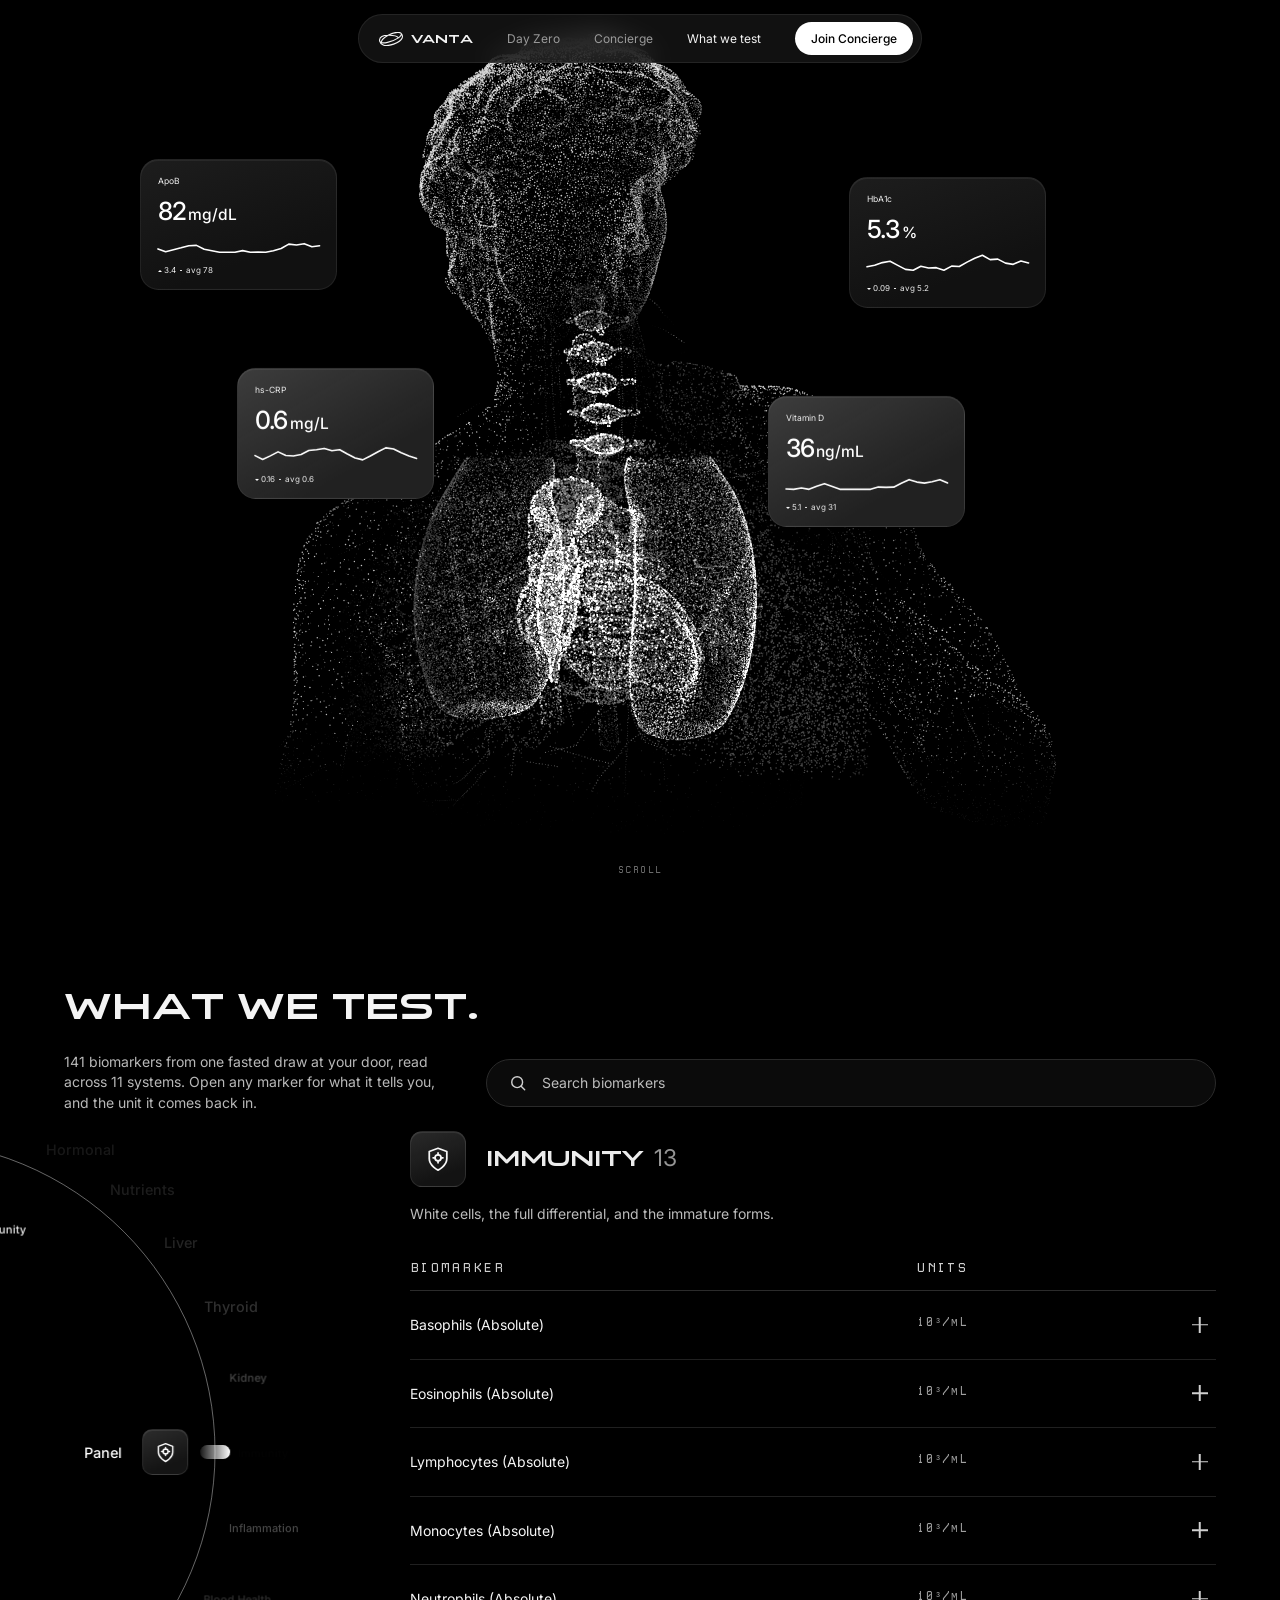
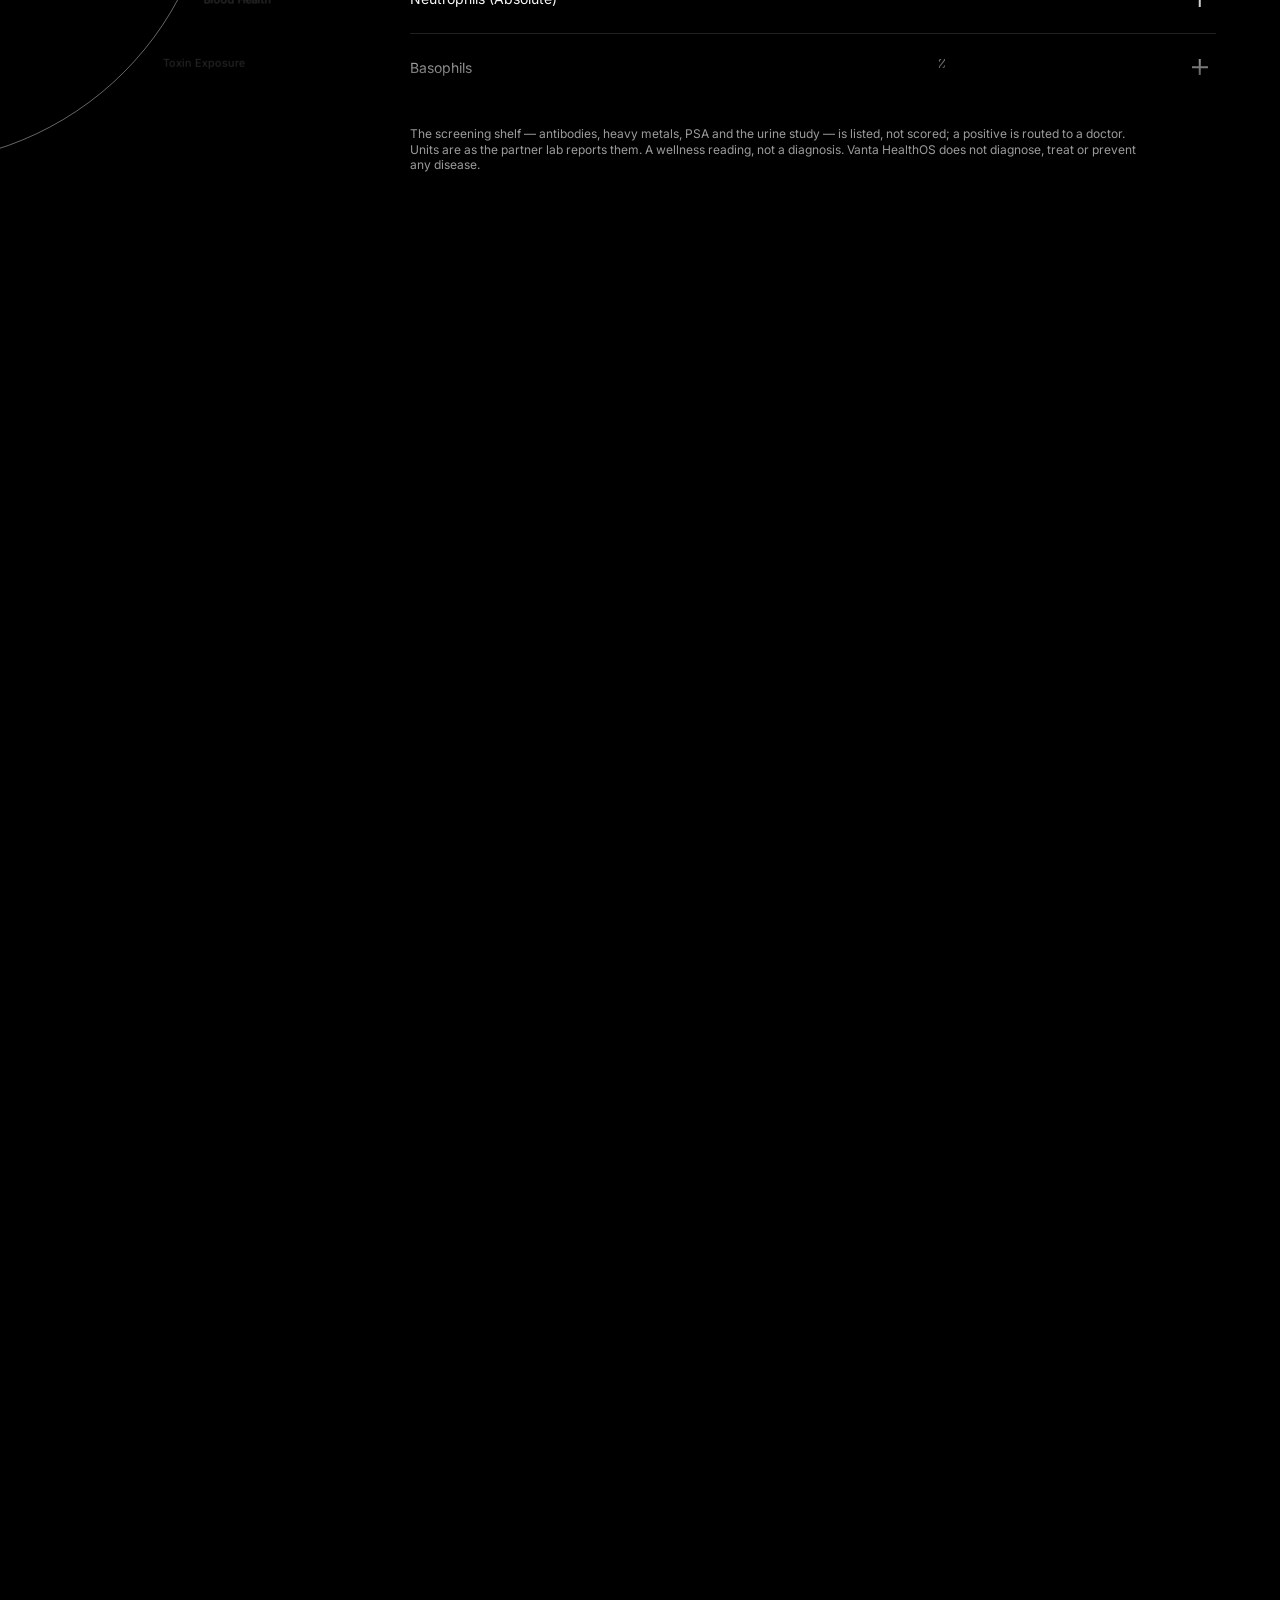
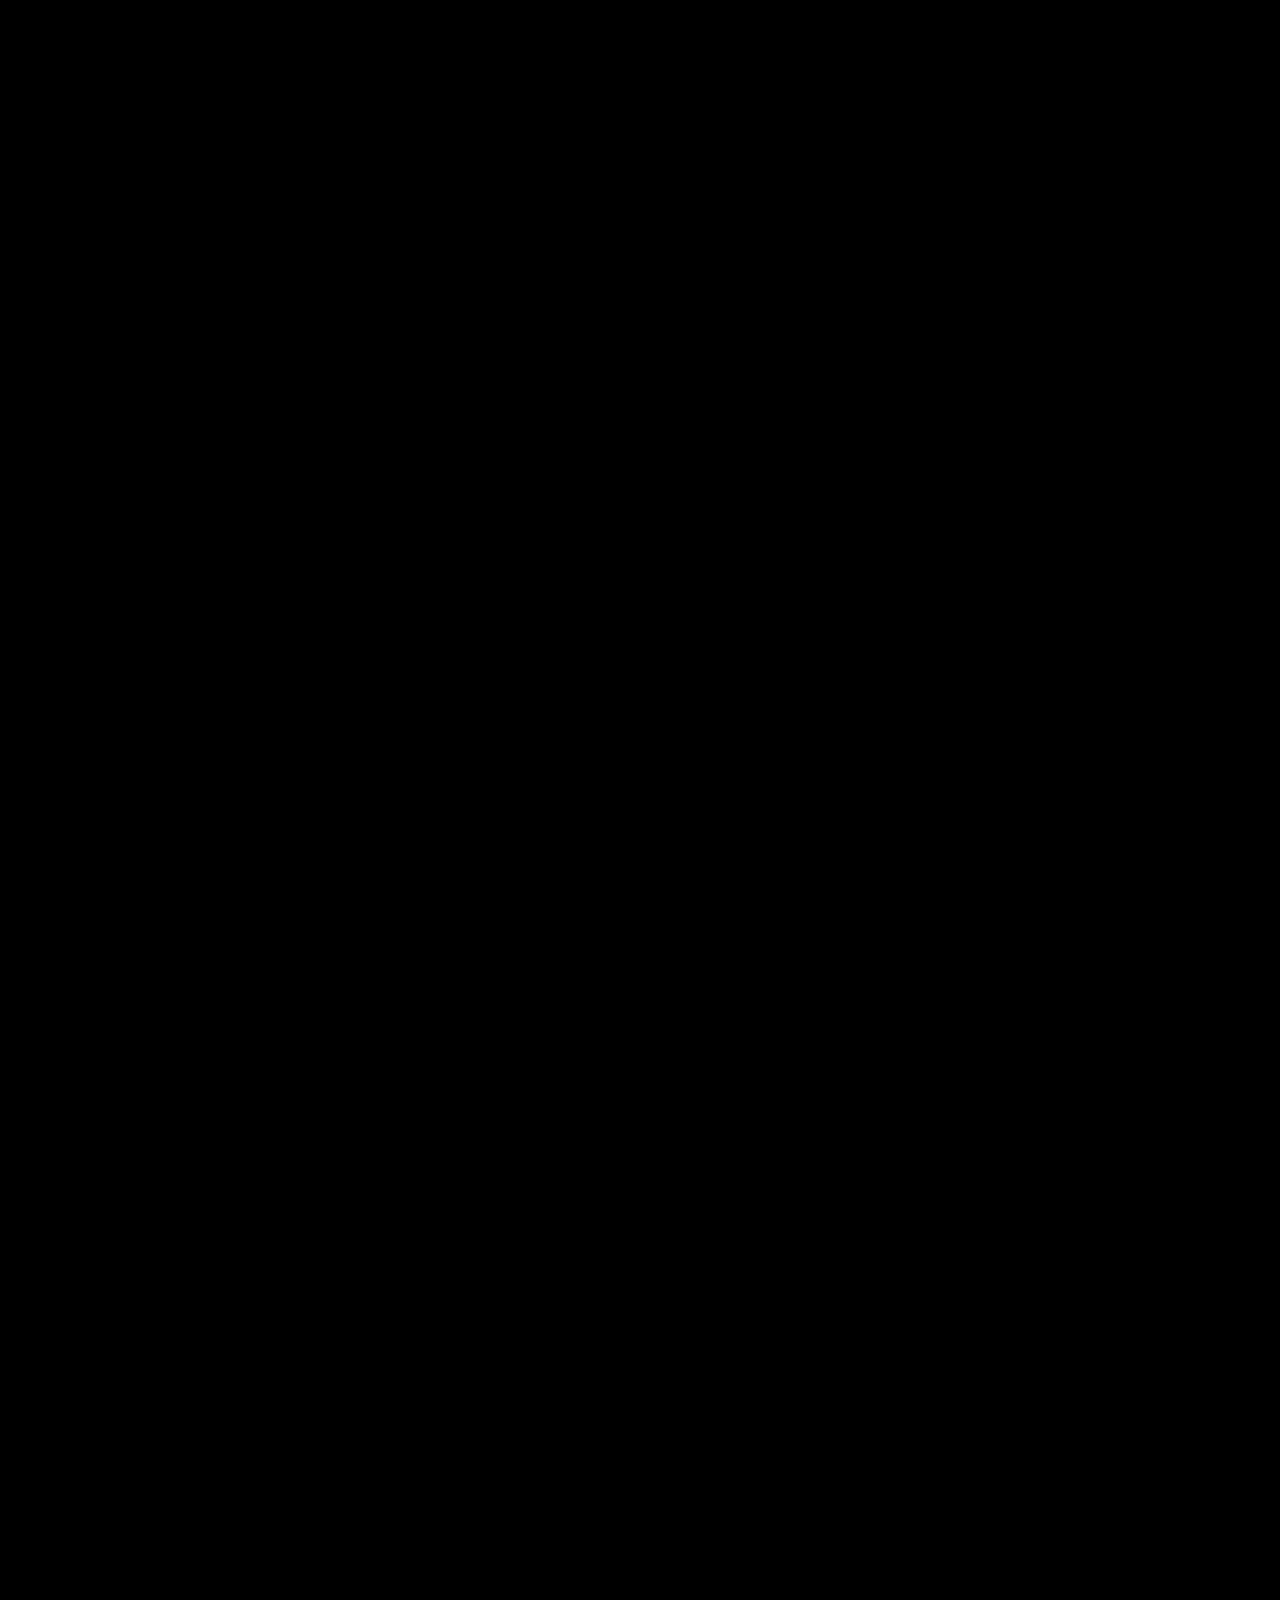
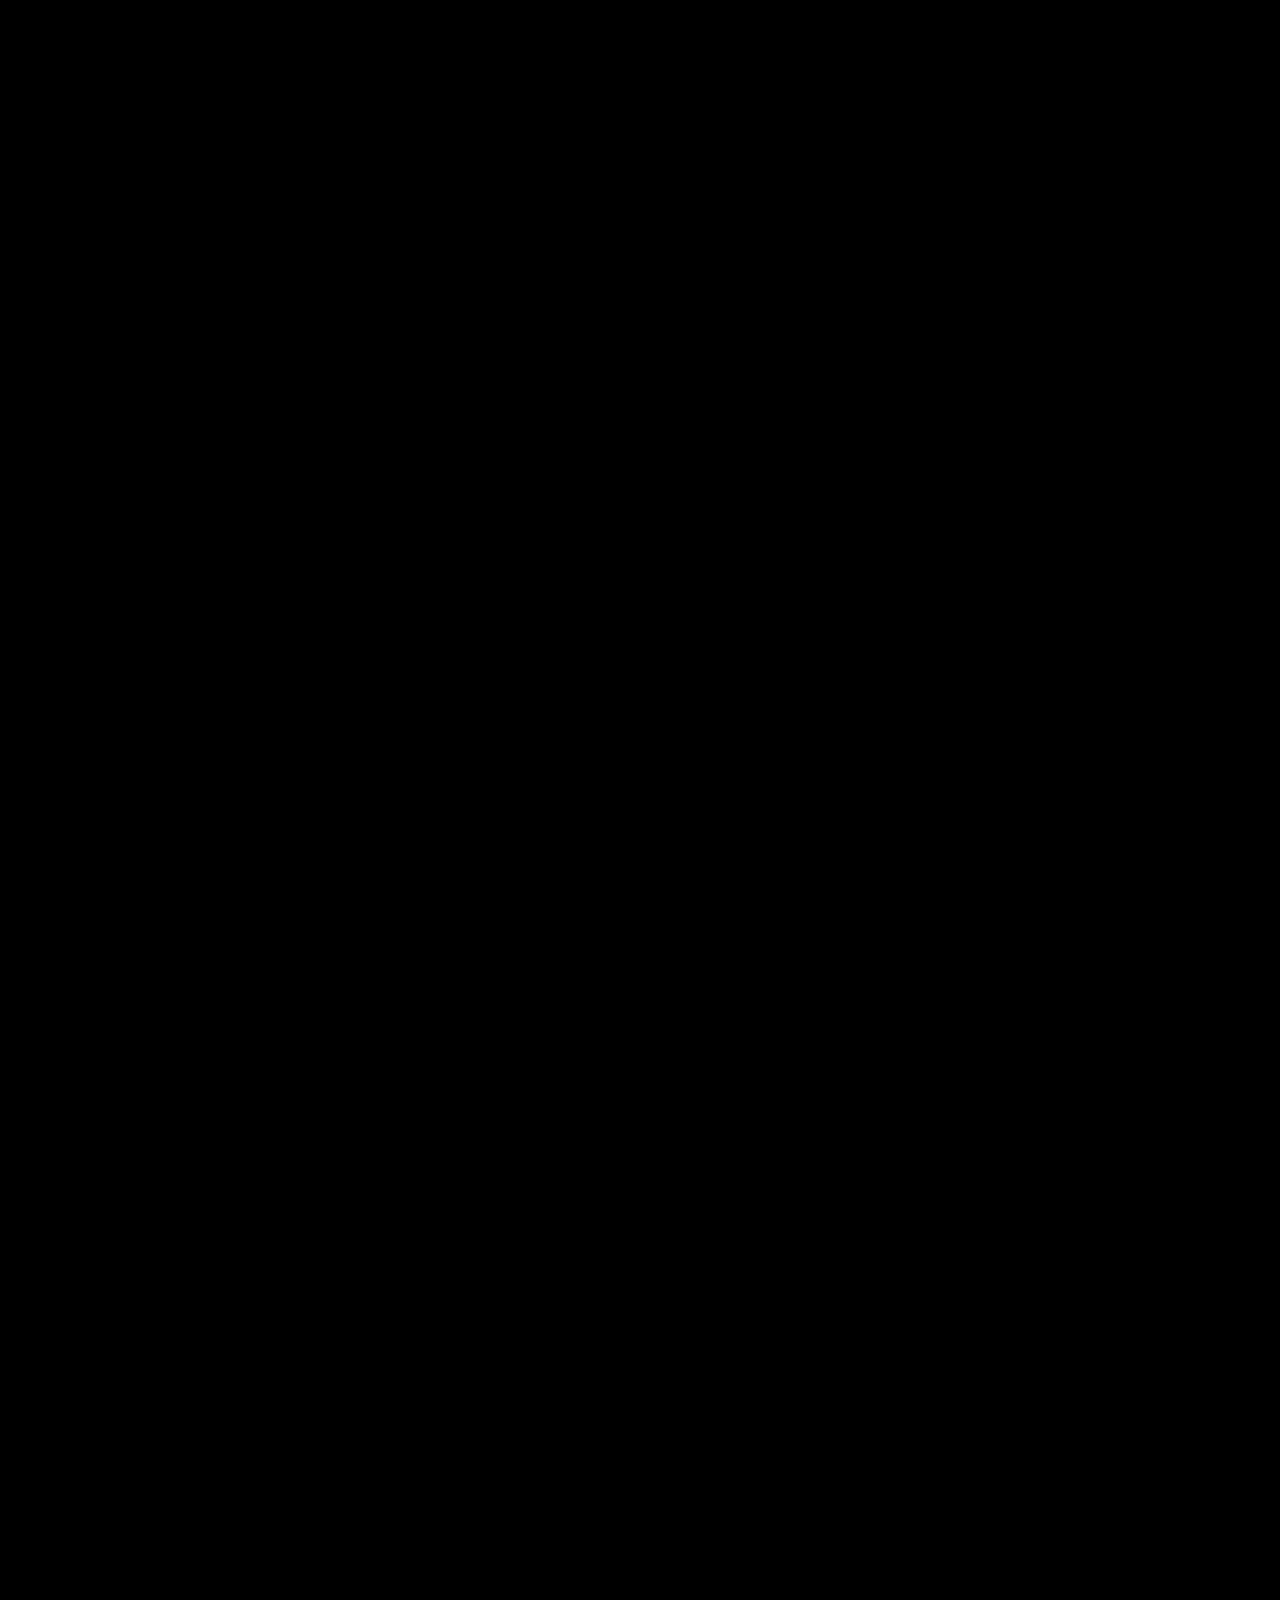
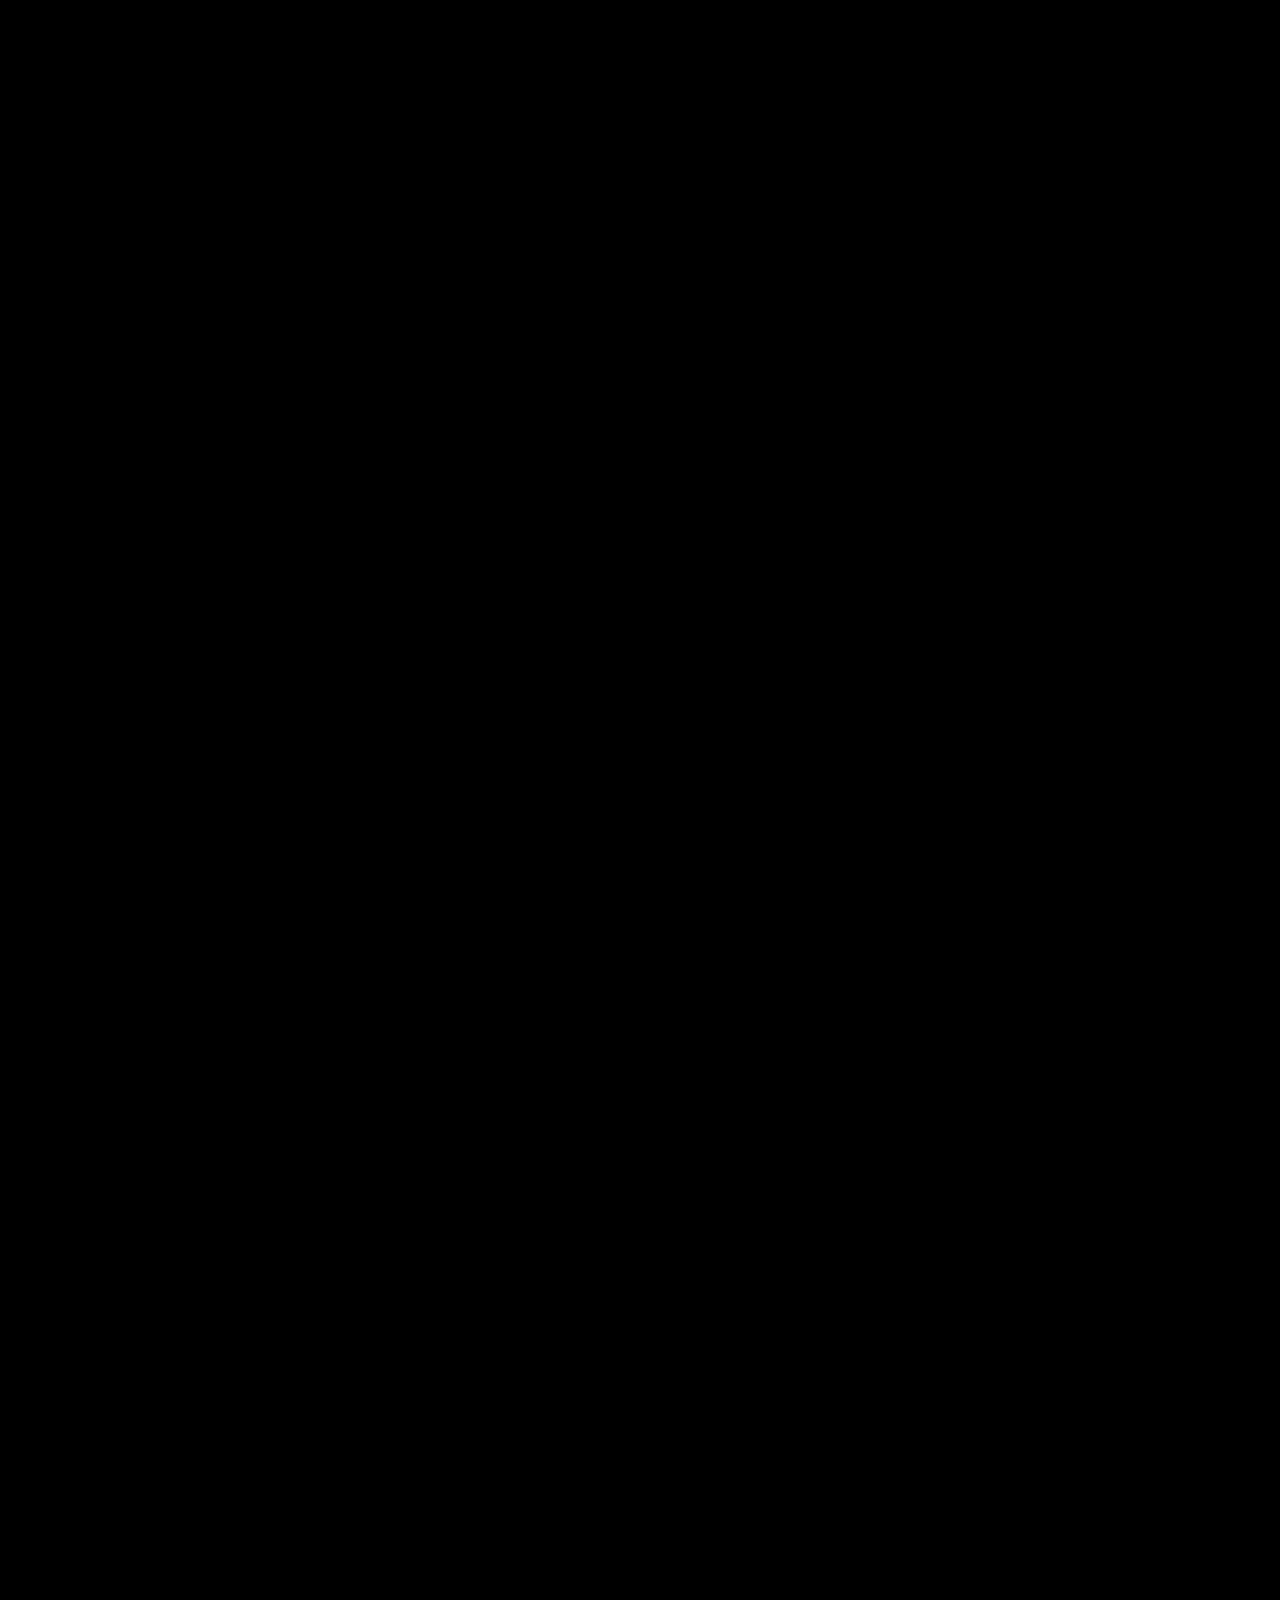
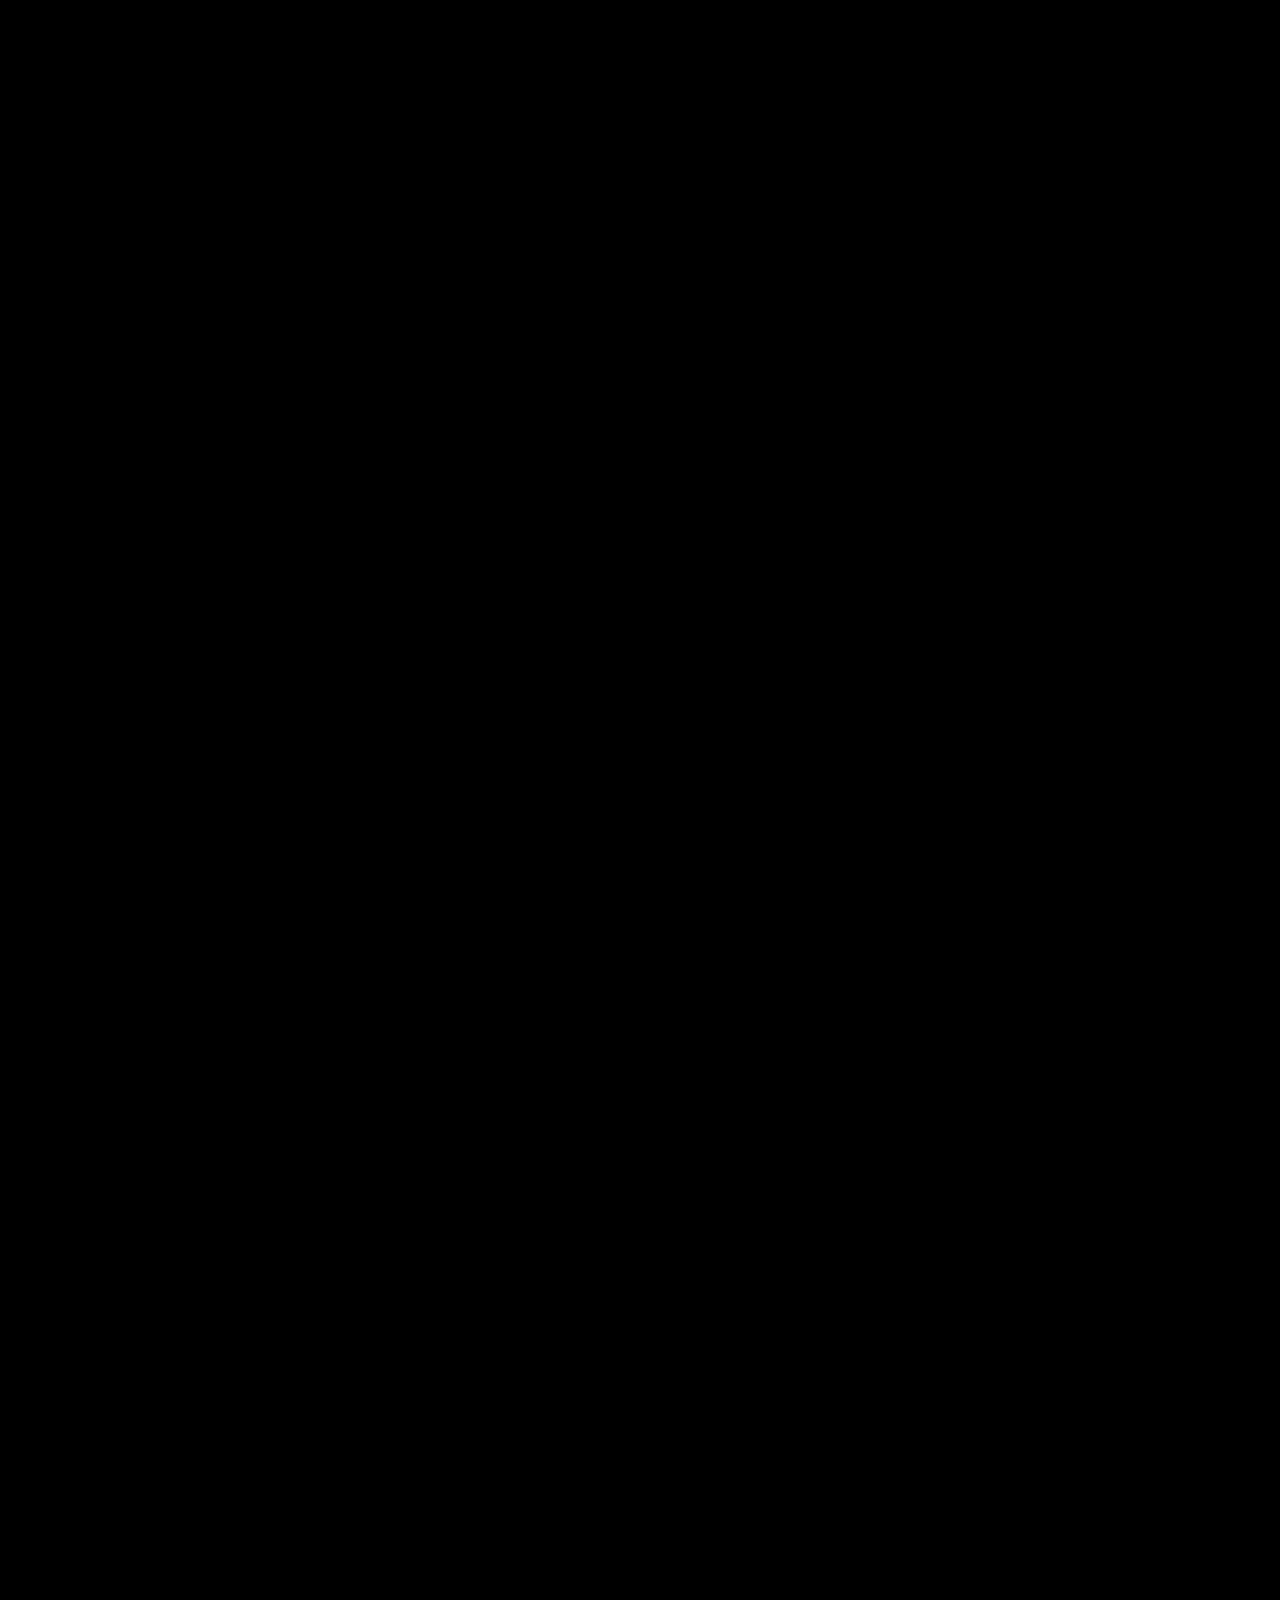
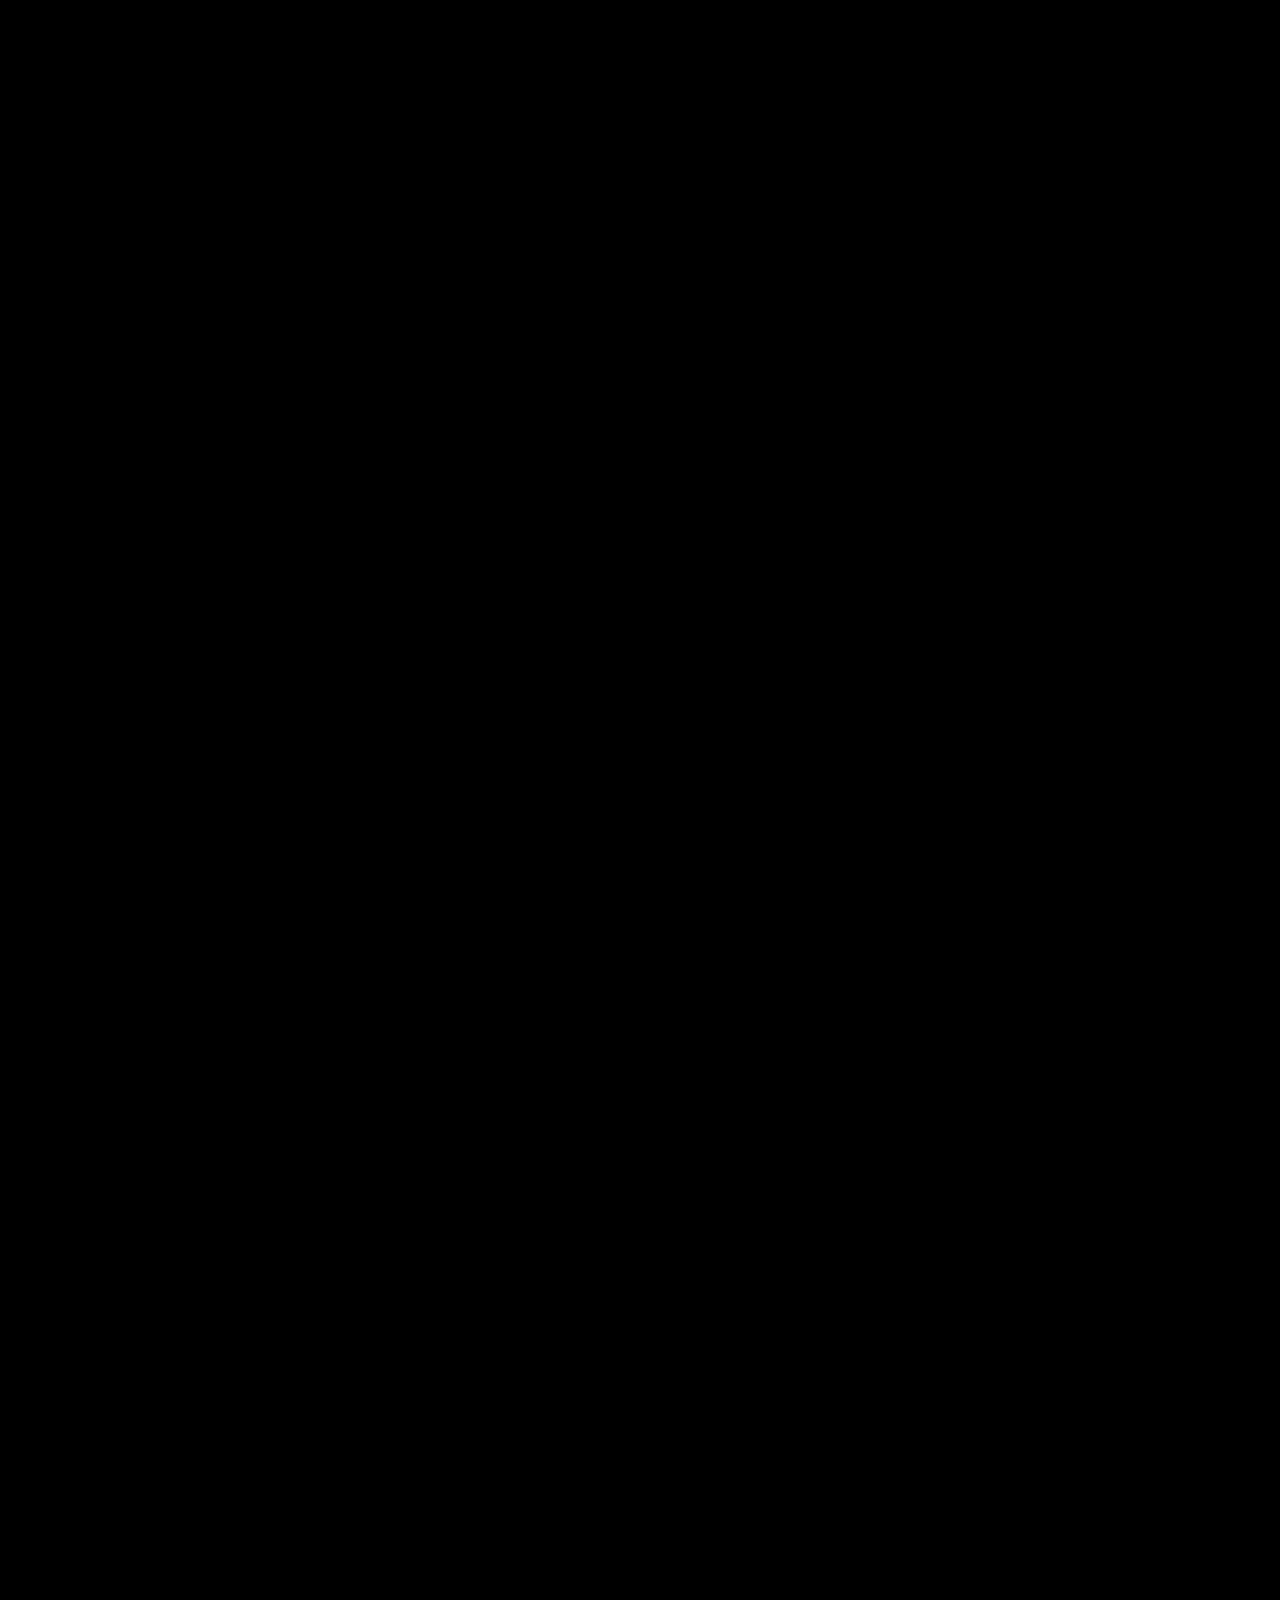
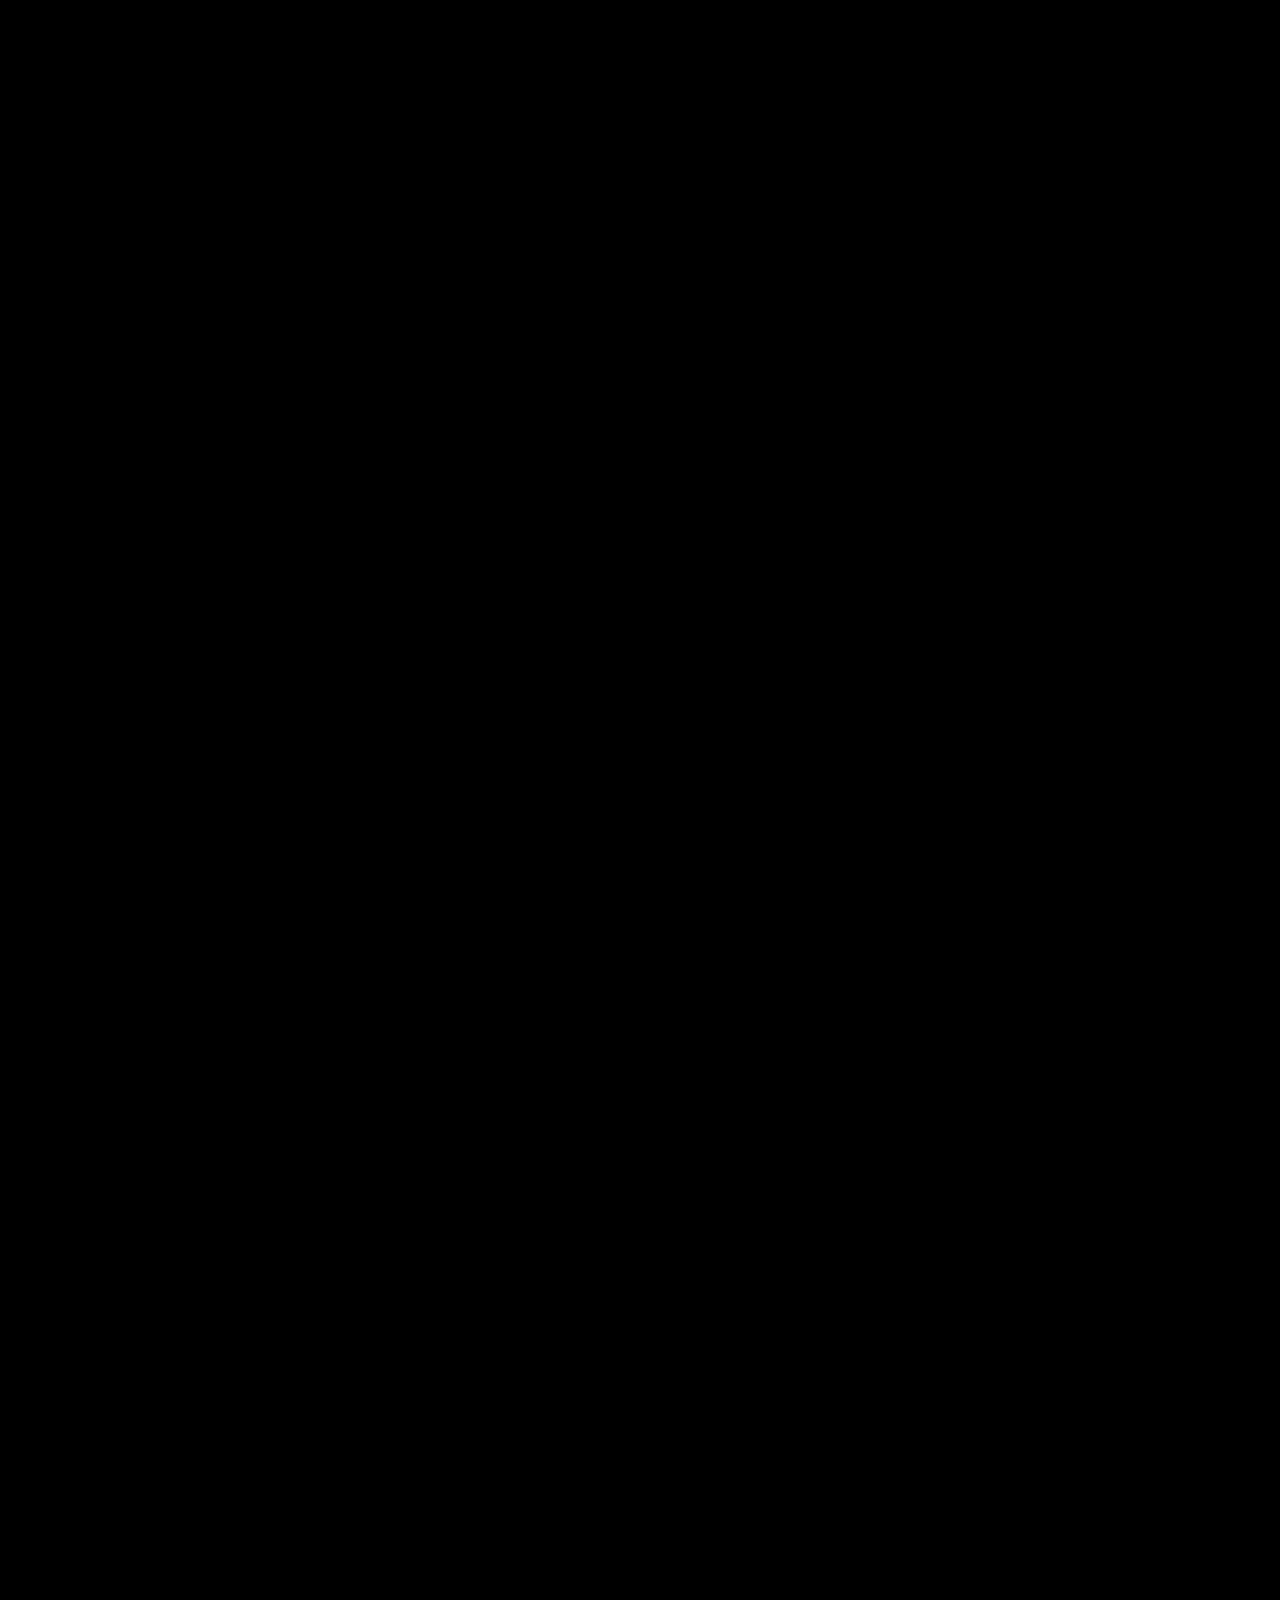
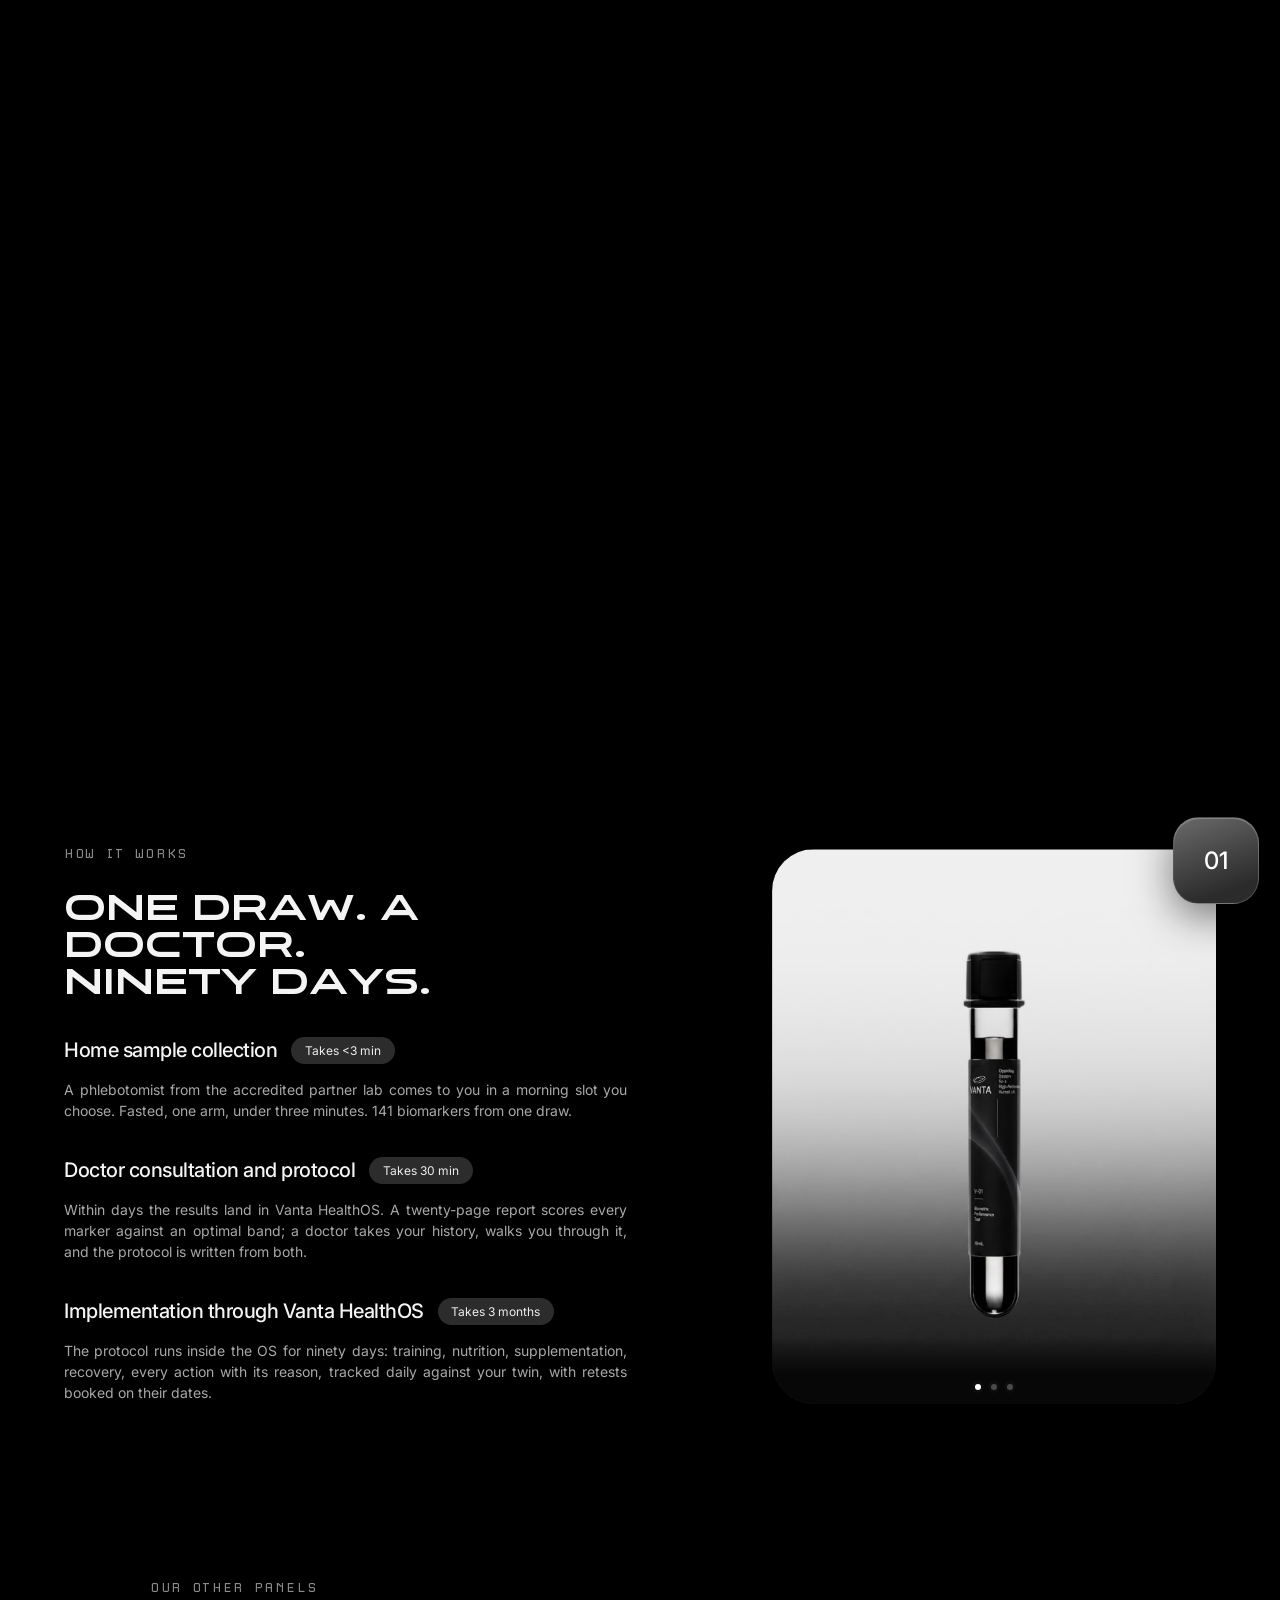
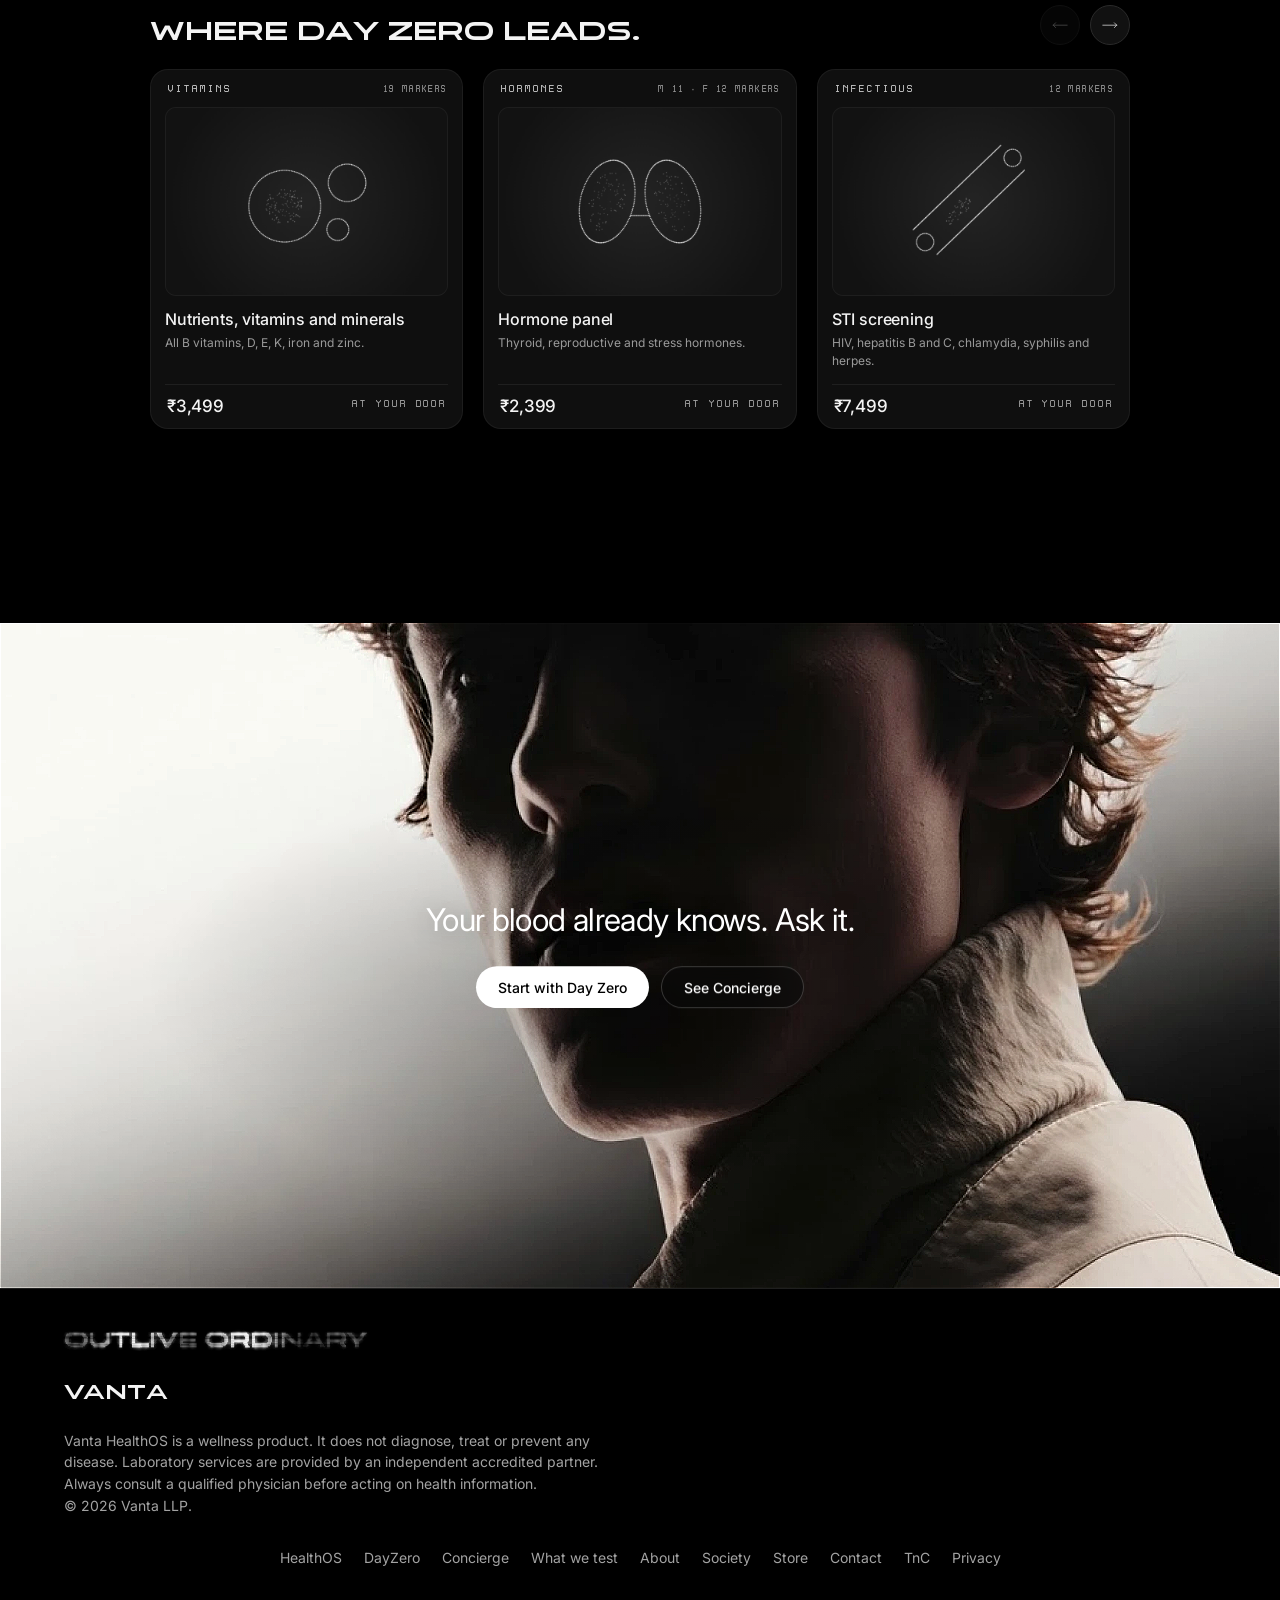
==== commit db4e48e4: "Phones: the title wheel lies on its side above the biomarker list Co-Authored-By: Claude Sonnet 5.5 " ====
--- a/what-we-test.html
+++ b/what-we-test.html
@@ -513,6 +513,17 @@
     .cb { font-size: .75rem; }
     .legal { font-size: .6875rem; line-height: 1.5; } .foot-links a, .foot-bot .foot-links a { font-size: .6875rem; }
   }
+
+  /* ---------- phones: the title wheel lies on its side above the list ---------- */
+  .hline, .hdot { display: none; }
+  @media (max-width: 900px) {
+    .wheel { display: block; left: 0; right: 0; width: auto; top: 0; height: 120px; overflow: hidden; pointer-events: none; }
+    .wheel svg.ring, .wheel .sel b, .wheel .sel .pill { display: none; }
+    .wheel .wl { text-align: center; transform-origin: 50% 50%; }
+    .hline { display: block; position: absolute; left: 3%; right: 3%; top: 12px; height: 1px; background: linear-gradient(90deg, transparent, rgba(255,255,255,.42) 18%, rgba(255,255,255,.42) 82%, transparent); }
+    .hdot { display: block; position: absolute; left: 50%; top: 7px; width: 10px; height: 10px; margin-left: -5px; border-radius: 50%; background: radial-gradient(circle at 35% 30%, #fff, #8a8a8a); }
+    .panel { top: 124px; }
+  }
 </style>
 </head>
 <body>
@@ -616,8 +627,8 @@
 </footer>
 <script src="panels-data.js"></script>
 <script src="biomarkers-data.js"></script>
-<script src="david-model.js?v=mw505z3o"></script>
-<script src="organs-model.js?v=mw505z3o"></script>
+<script src="david-model.js?v=mw511iy2"></script>
+<script src="organs-model.js?v=mw511iy2"></script>
 <script>
 (() => {
   const cv = document.getElementById('xray'), ctx = cv.getContext('2d'), reduce = matchMedia('(prefers-reduced-motion: reduce)').matches;
@@ -816,6 +827,7 @@
     if (!free && ai !== shown) render(ai);
     if (!free) { const o = listOffset(ai); inner.style.transform = 'translate3d(0,' + (-o) + 'px,0)'; const f = clamp(1 - d * 2.4); $('pIcon').parentNode.style.opacity = $('pIntro').style.opacity = list.style.opacity = f; list.style.opacity = Math.max(f, 0); }
     else list.style.opacity = 1;
+    if (innerWidth < 901) { horizFrame(ai, d); return; }
     // the wheel
     const R = G.R + R_GAP(), cx = G.cx, cy = G.cy;
     labels.forEach((el, i) => {
@@ -833,6 +845,23 @@
     selLabel.textContent = S[ai].name; selLabel.style.opacity = clamp(1 - d * 2.4);
   }
   const R_GAP = () => G.R * 0.073, R_TILE = () => G.R * 0.16;
+  // on a phone the wheel lies on its side: a line with a dot at the top, the chosen system in the middle (icon tile and name), its neighbours on either side
+  const hline = document.createElement('div'); hline.className = 'hline'; const hdot = document.createElement('div'); hdot.className = 'hdot'; wheel.appendChild(hline); wheel.appendChild(hdot);
+  function horizFrame(ai, d) {
+    const W = wheel.clientWidth, step = Math.min(96, W * 0.27), rowY = 58, tile = 46;
+    wheel.style.setProperty('--tile', tile + 'px');
+    labels.forEach((el, i) => {
+      const dd = i - wCur, ad = Math.abs(dd);
+      if (ad > 2.7) { el.style.opacity = 0; el.style.visibility = 'hidden'; return; }
+      el.style.visibility = ''; el.style.fontSize = '11px';
+      el.style.transform = 'translate3d(' + (W / 2 + dd * step).toFixed(1) + 'px,' + rowY + 'px,0) translate(-50%,-50%)';
+      el.style.opacity = ad < 0.6 ? clamp(ad * 1.6) * 0.3 : Math.max(0, 0.62 - (ad - 1) * 0.3) * (free ? 0.7 : 1);
+    });
+    selEl.style.transform = 'translate3d(' + (W / 2 - tile / 2) + 'px,' + (rowY - tile / 2) + 'px,0)'; selEl.style.opacity = 1;
+    if (selTile.dataset.i != ai) { selTile.dataset.i = ai; selTile.innerHTML = icon(S[ai].id); }
+    selLabel.textContent = S[ai].name + '  ' + cnt(S[ai]); selLabel.style.fontSize = '11px'; selLabel.style.opacity = clamp(1 - d * 2.4);
+    selLabel.style.transform = 'translate3d(' + (W / 2).toFixed(1) + 'px,' + (rowY + tile / 2 + 10) + 'px,0) translateX(-50%)';
+  }
   const selLabel = document.createElement('div'); selLabel.className = 'wl'; selLabel.style.cursor = 'default'; wheel.appendChild(selLabel);
   // the selected title sits on the arc at the wheel's middle row, next to the pill
   const placeSel = () => { selLabel.style.transform = 'translate3d(' + (G.edge + R_GAP()) + 'px,' + G.cy + 'px,0) translateY(-50%)'; };
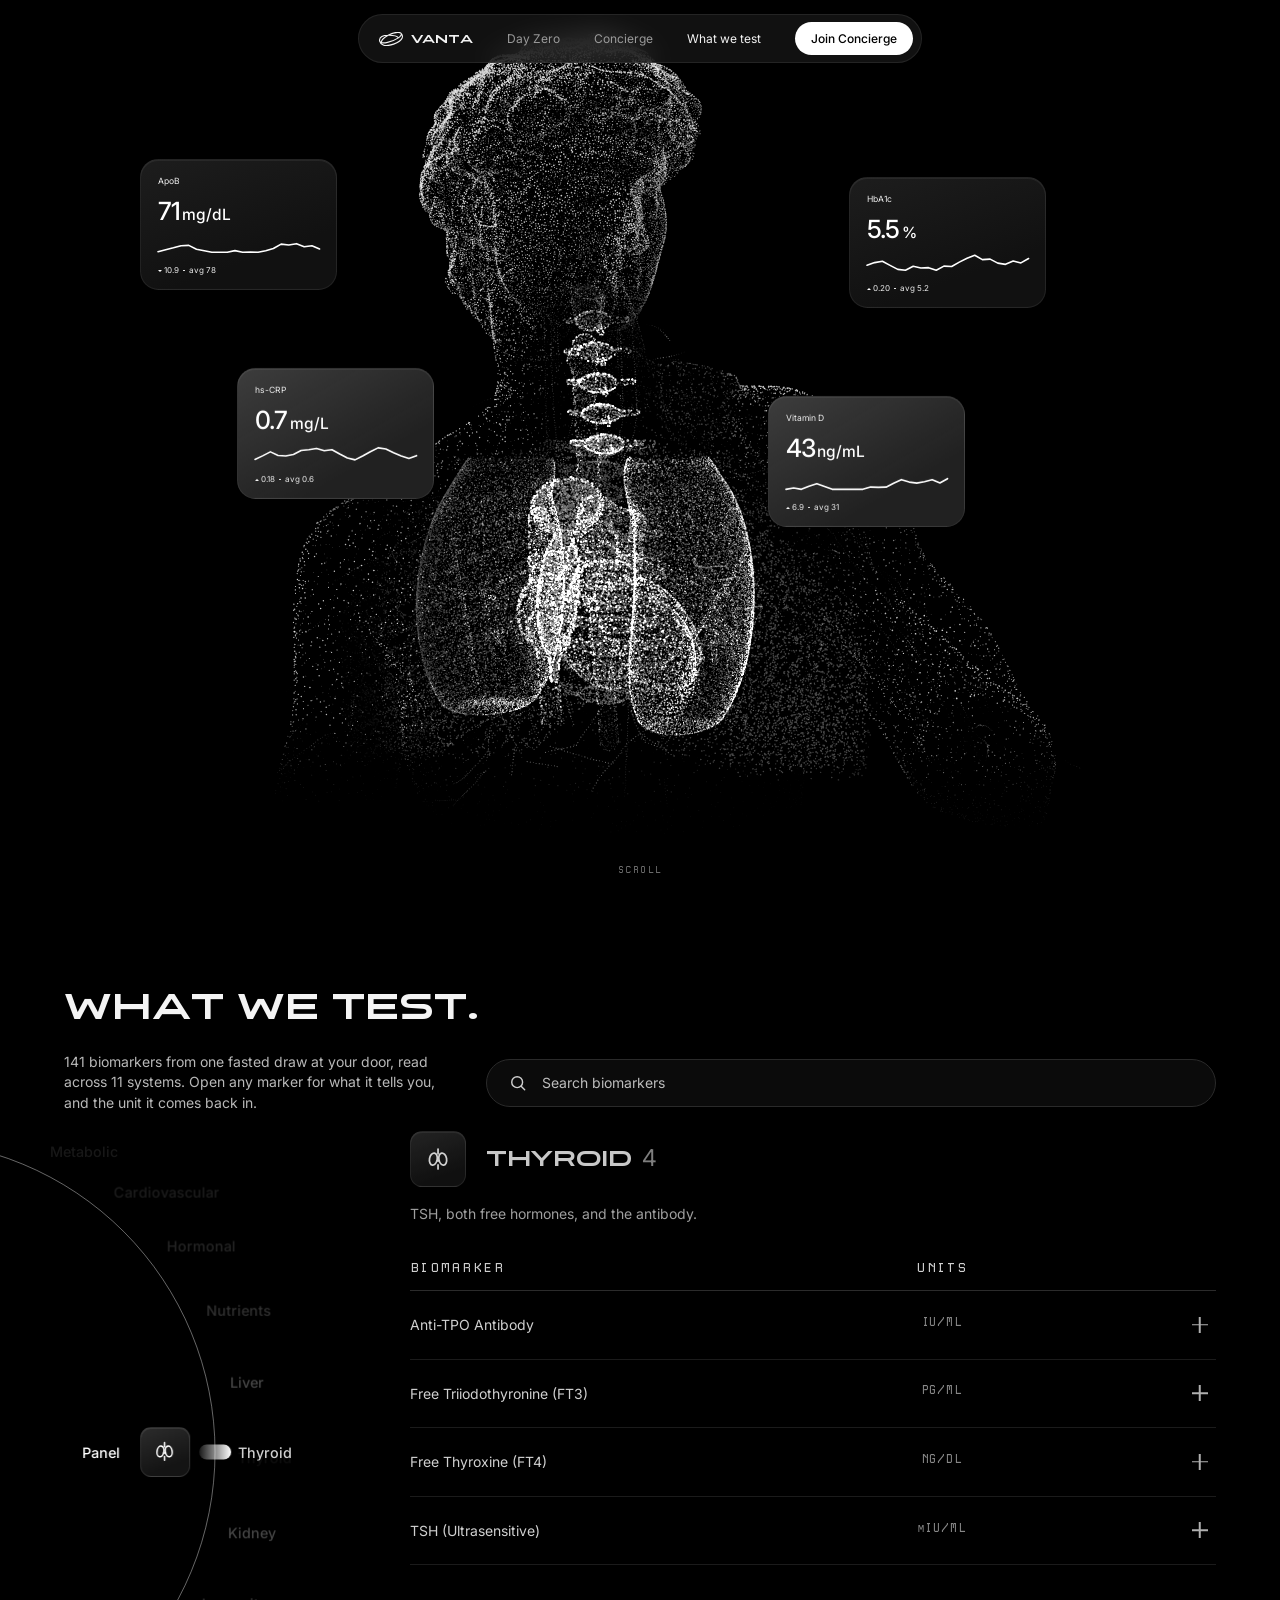
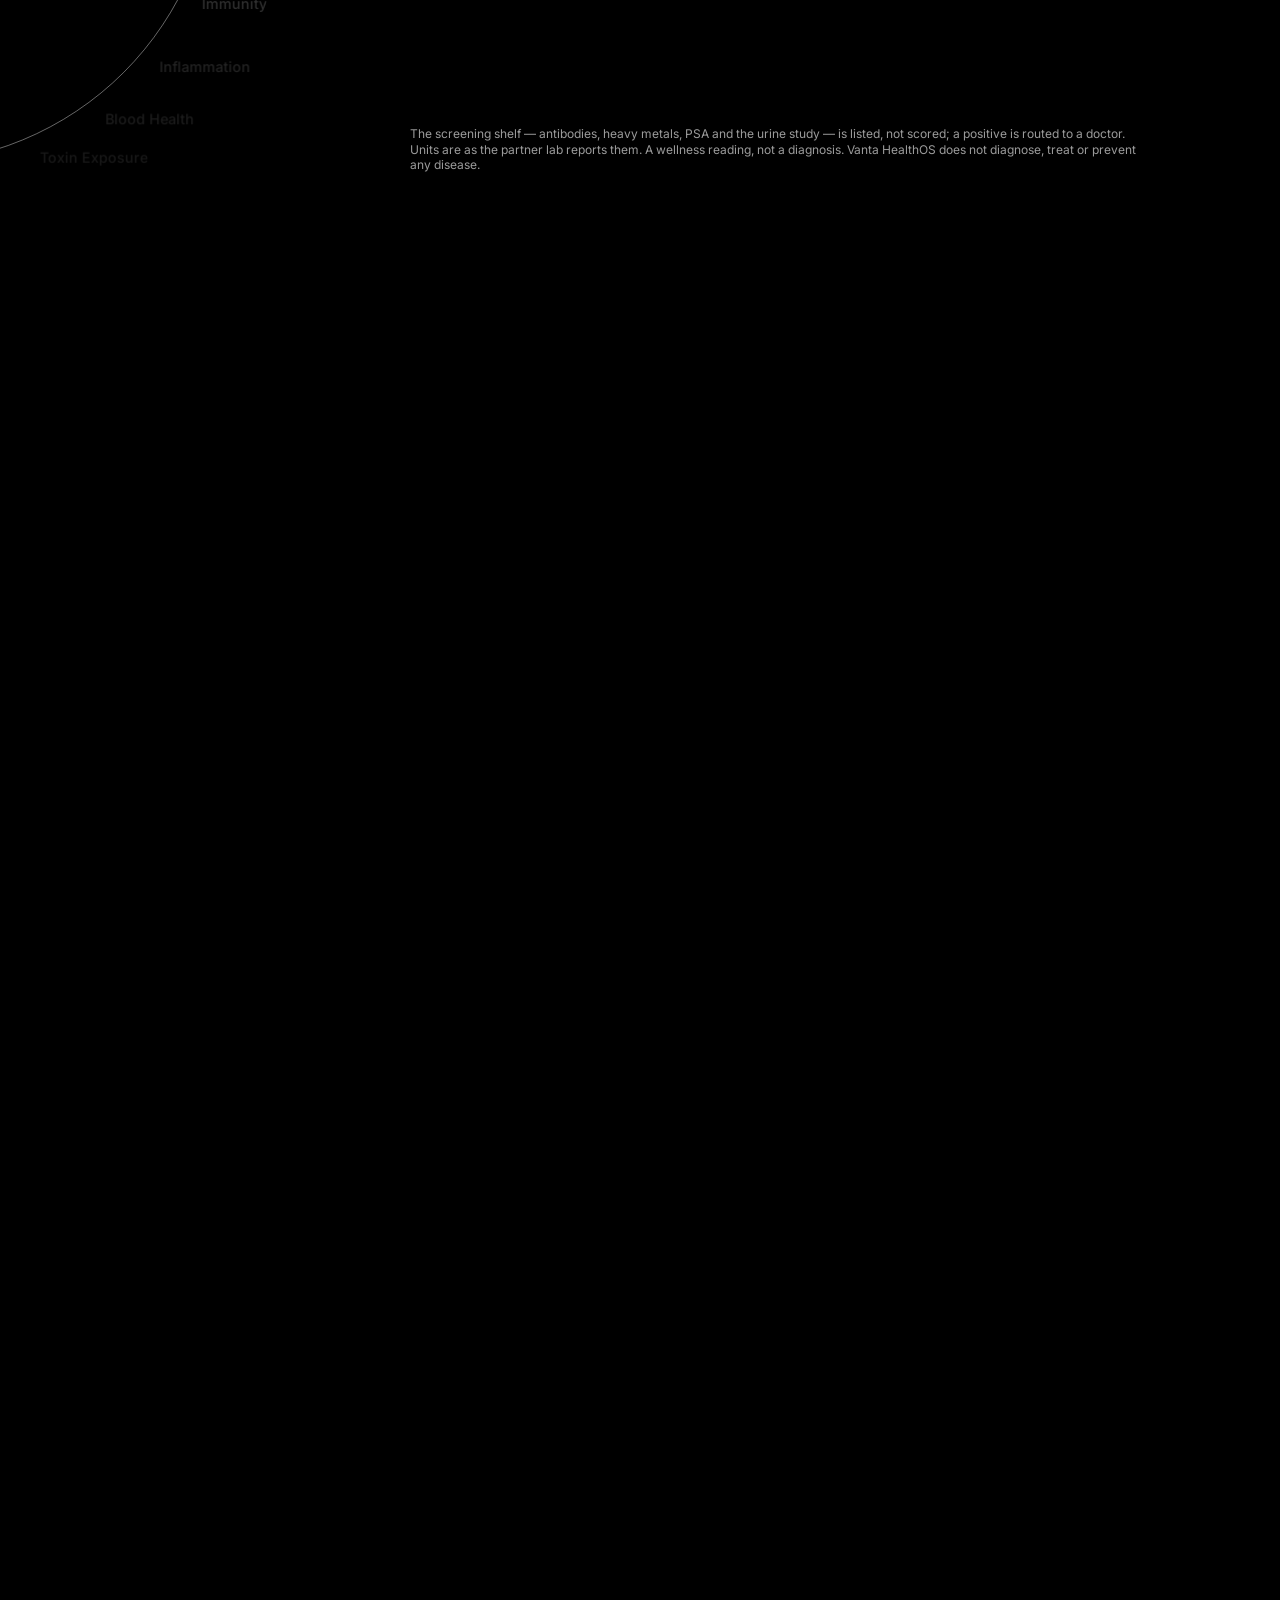
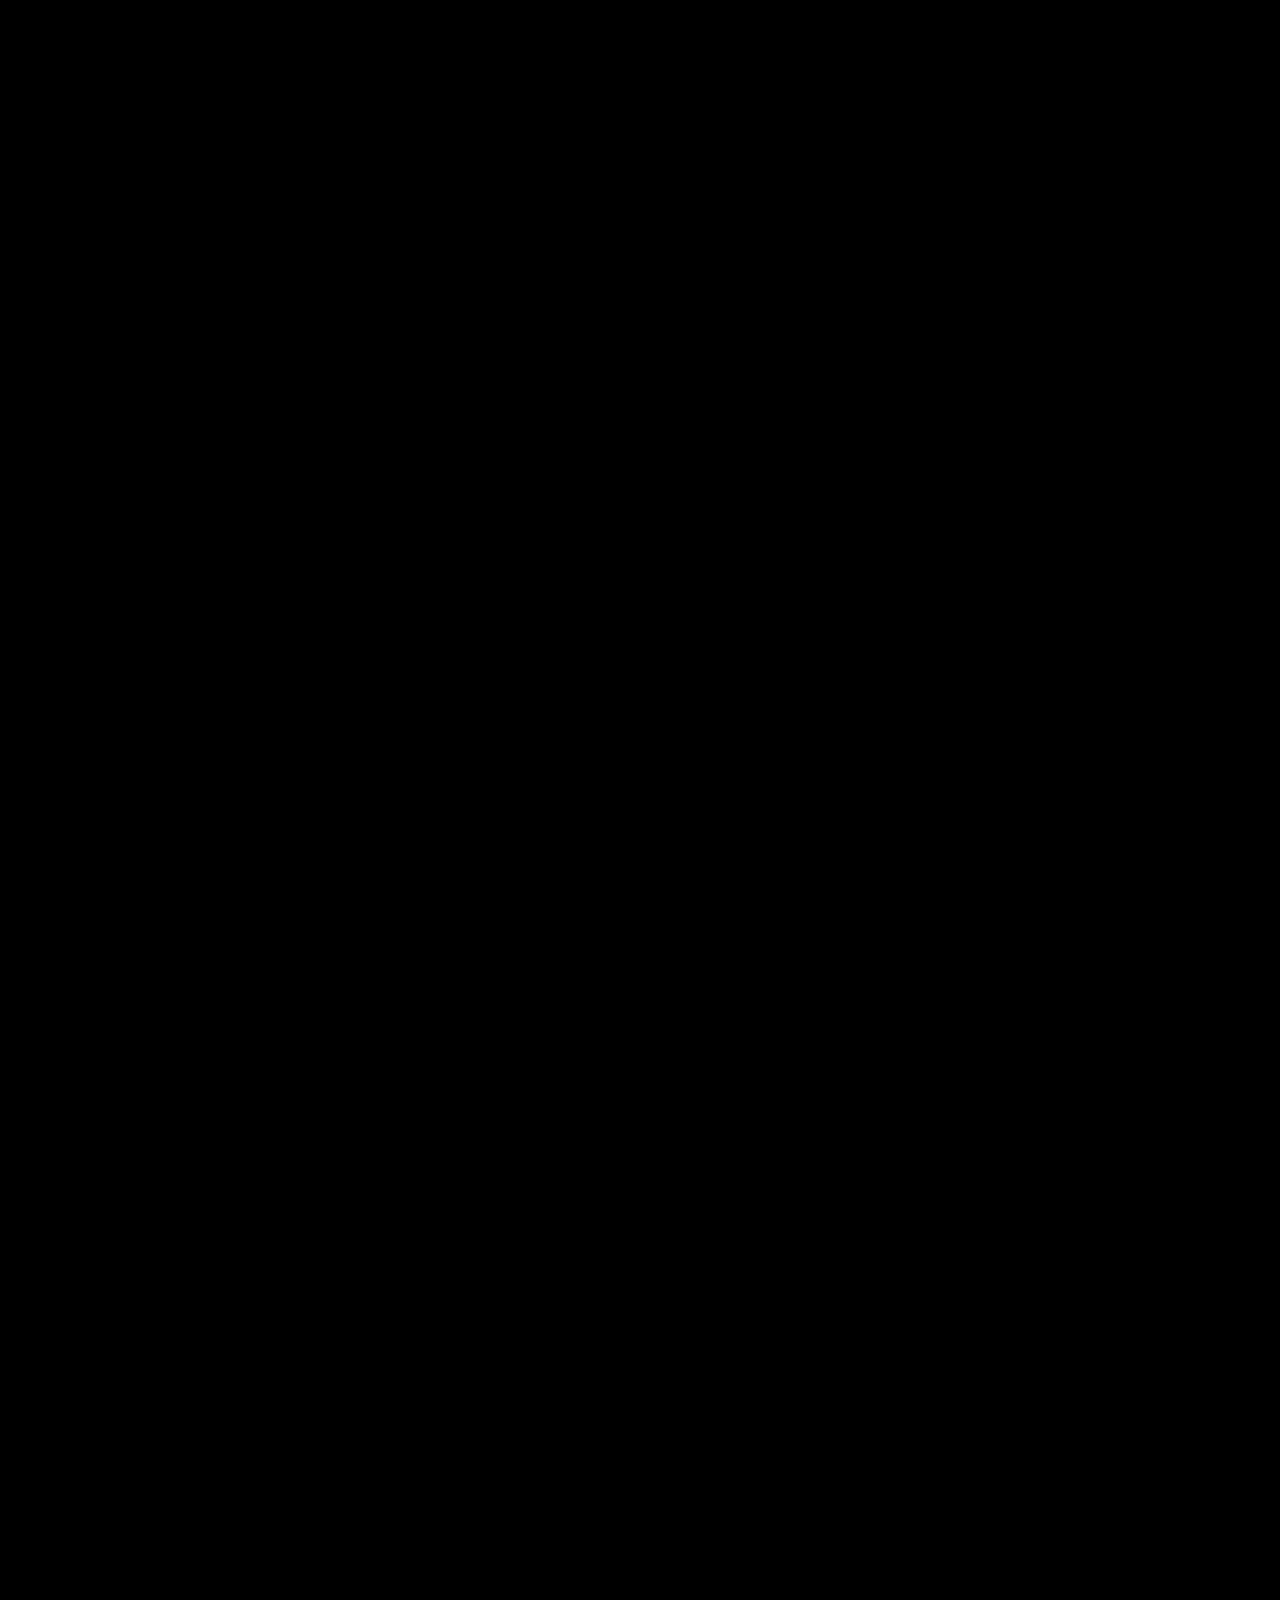
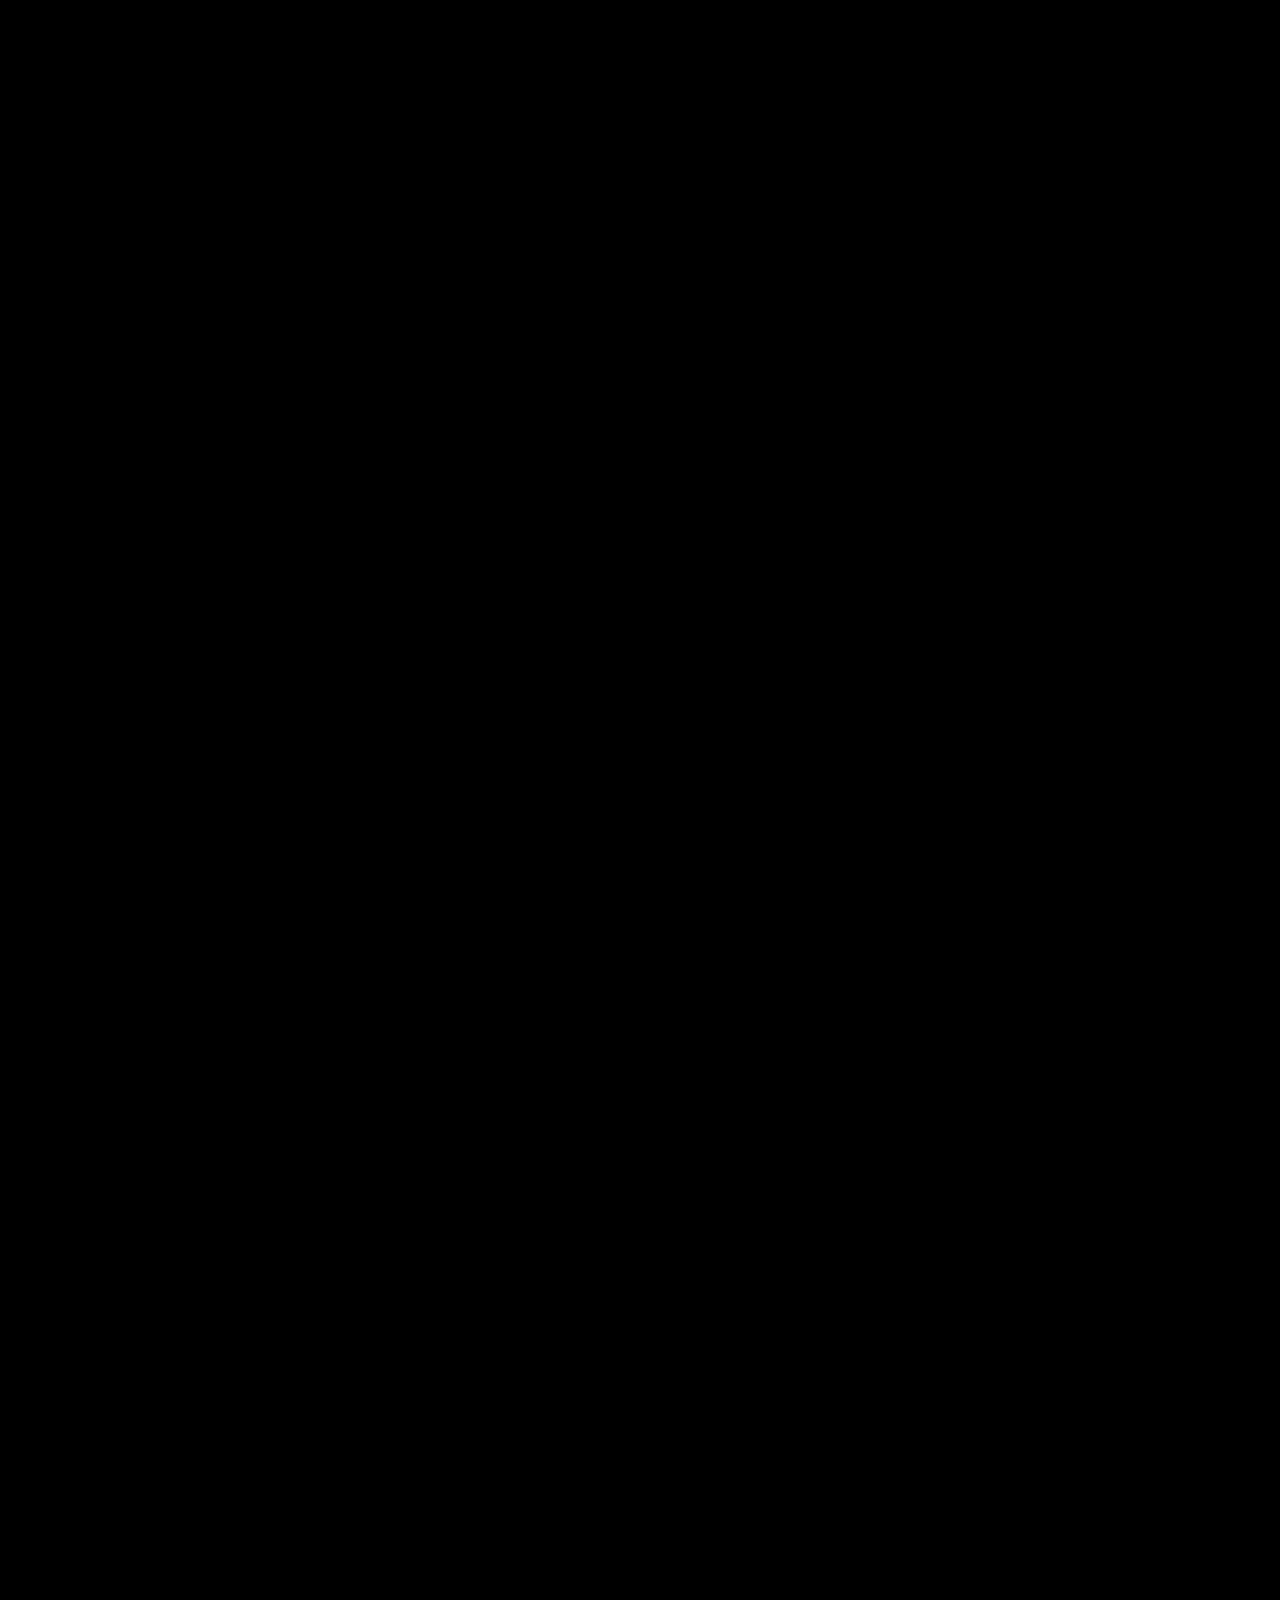
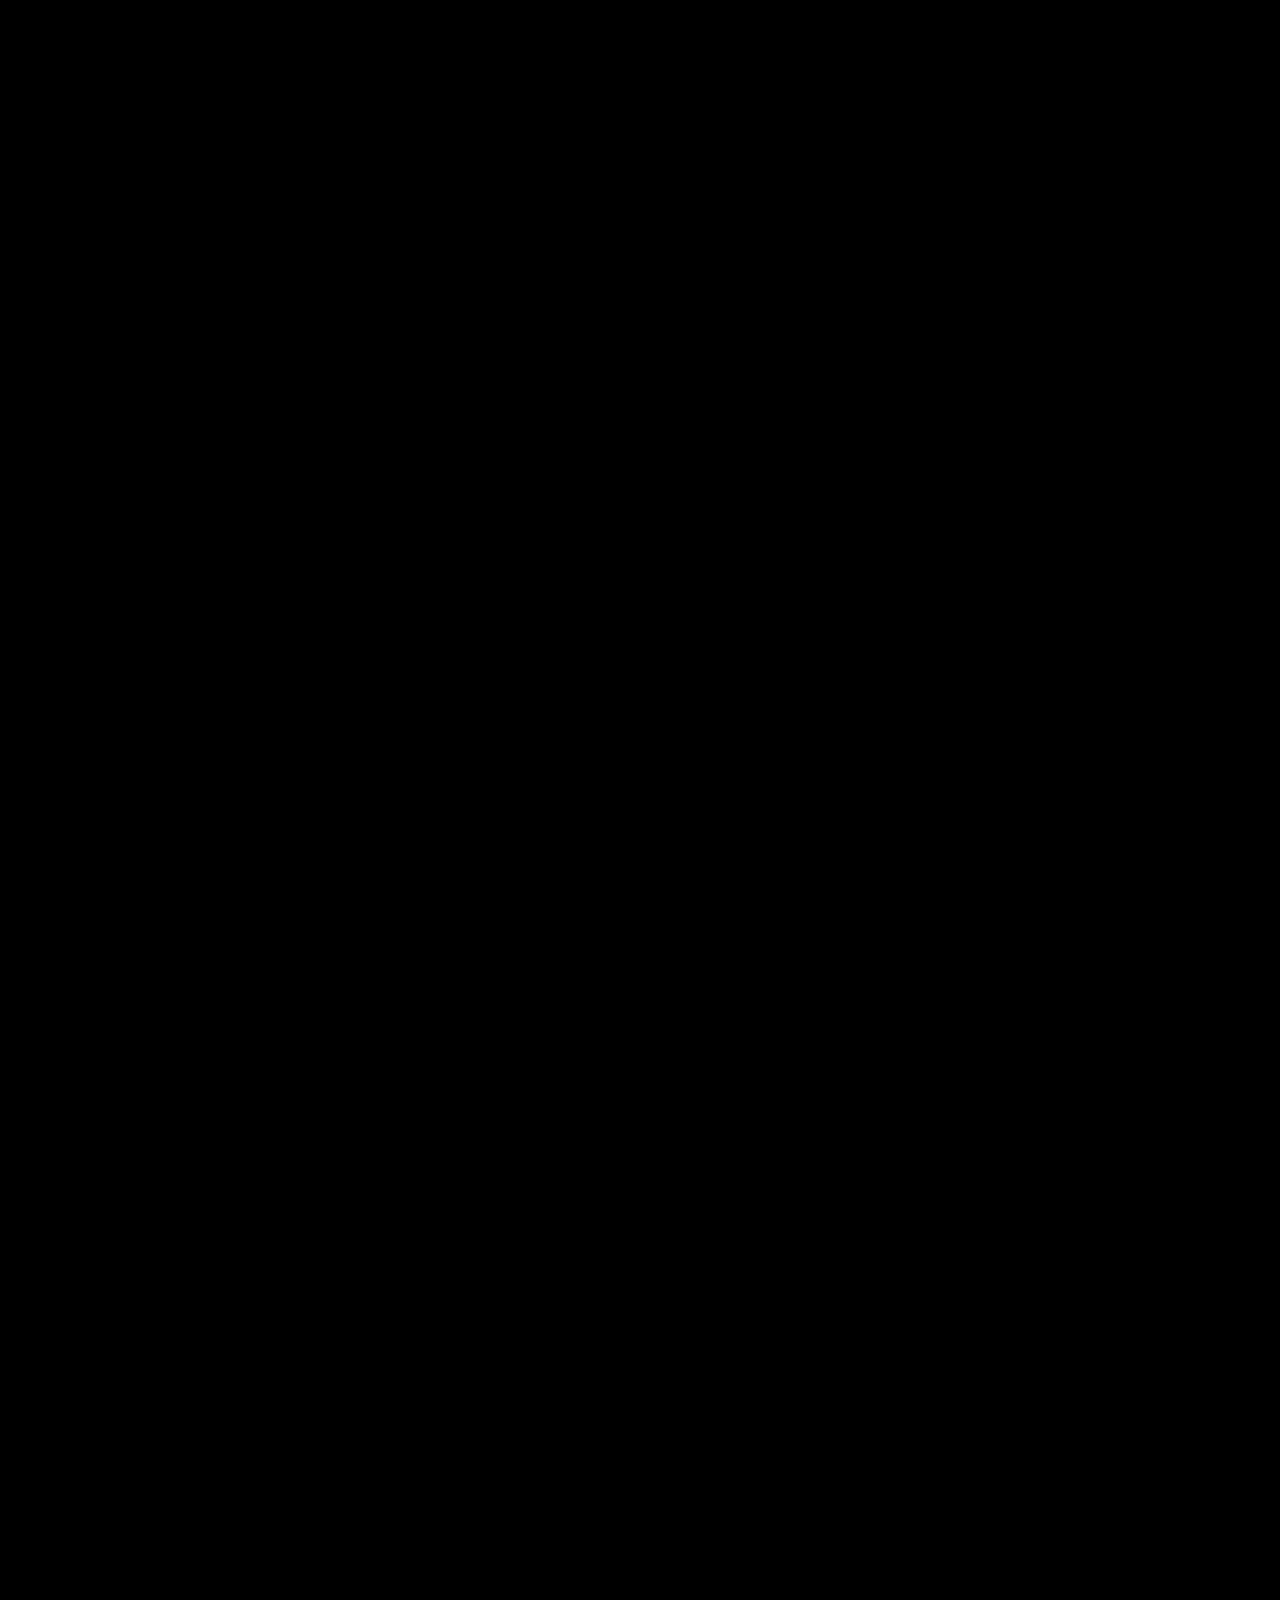
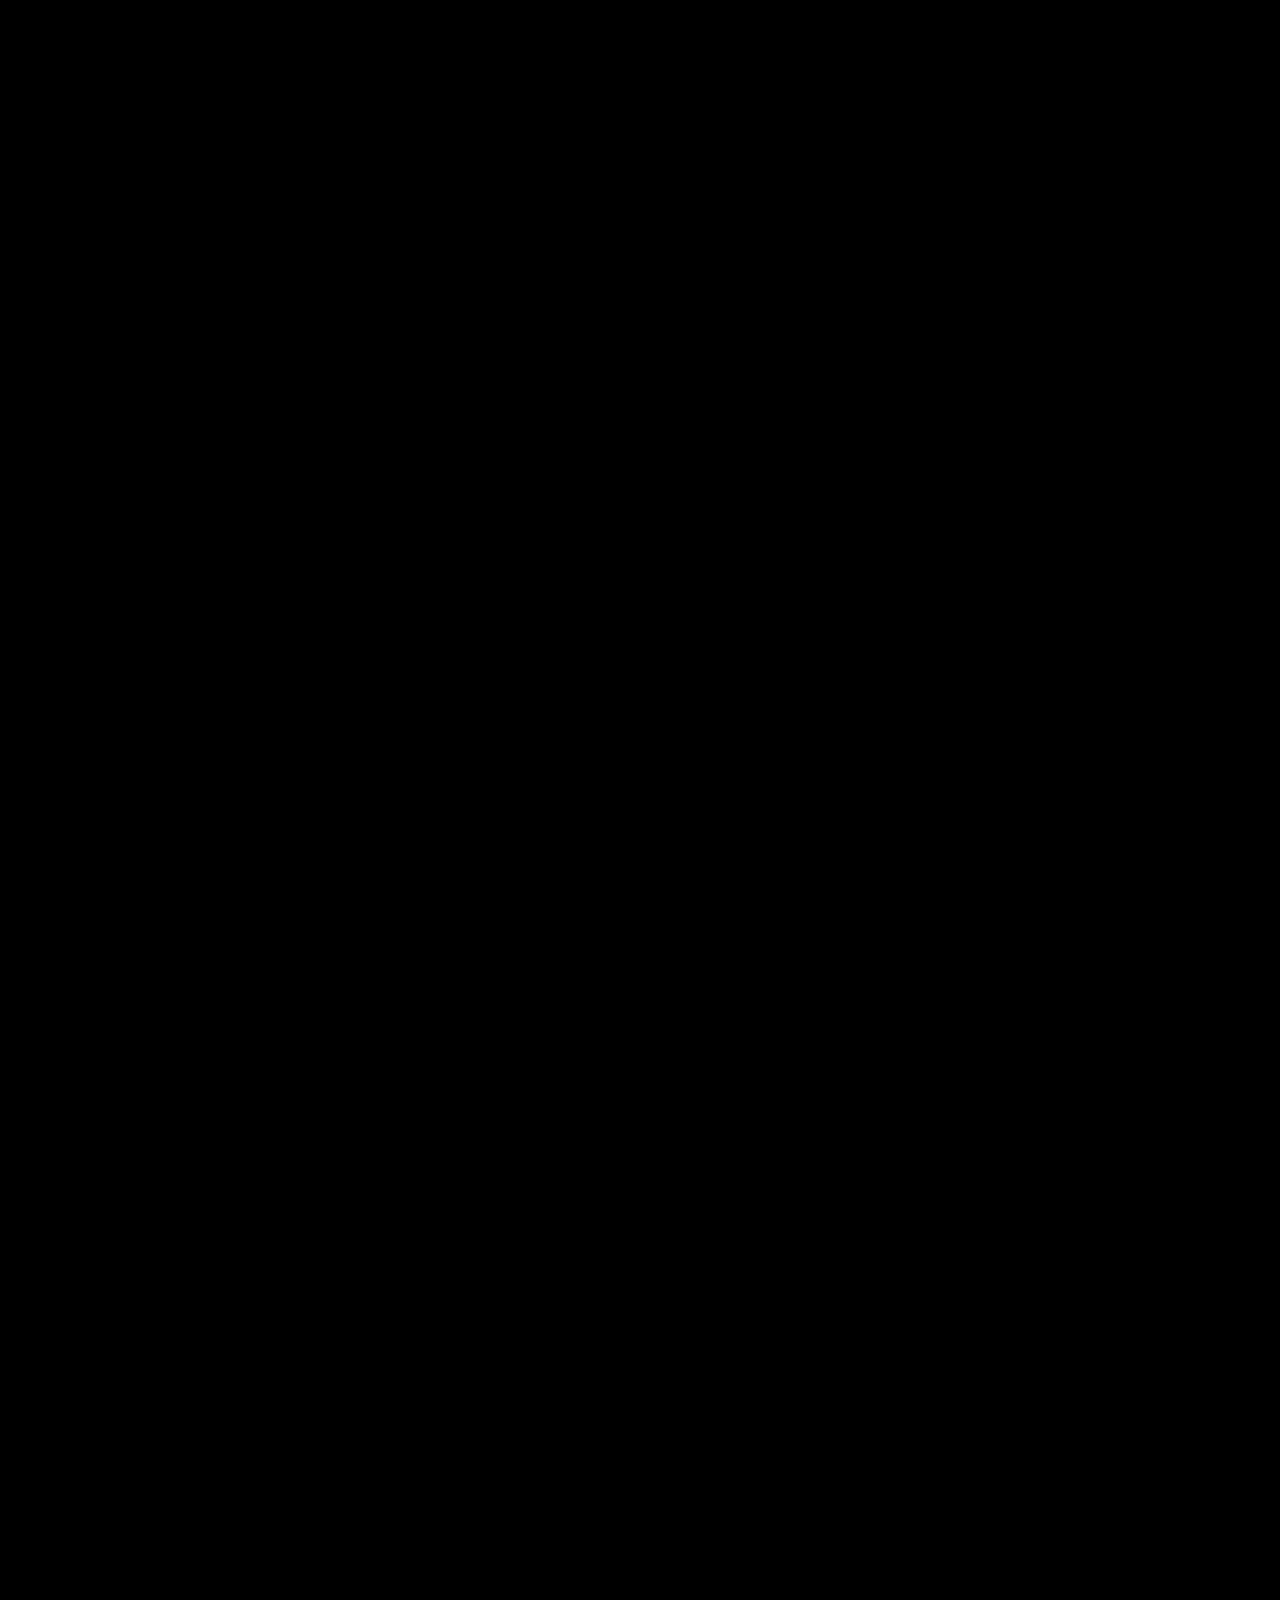
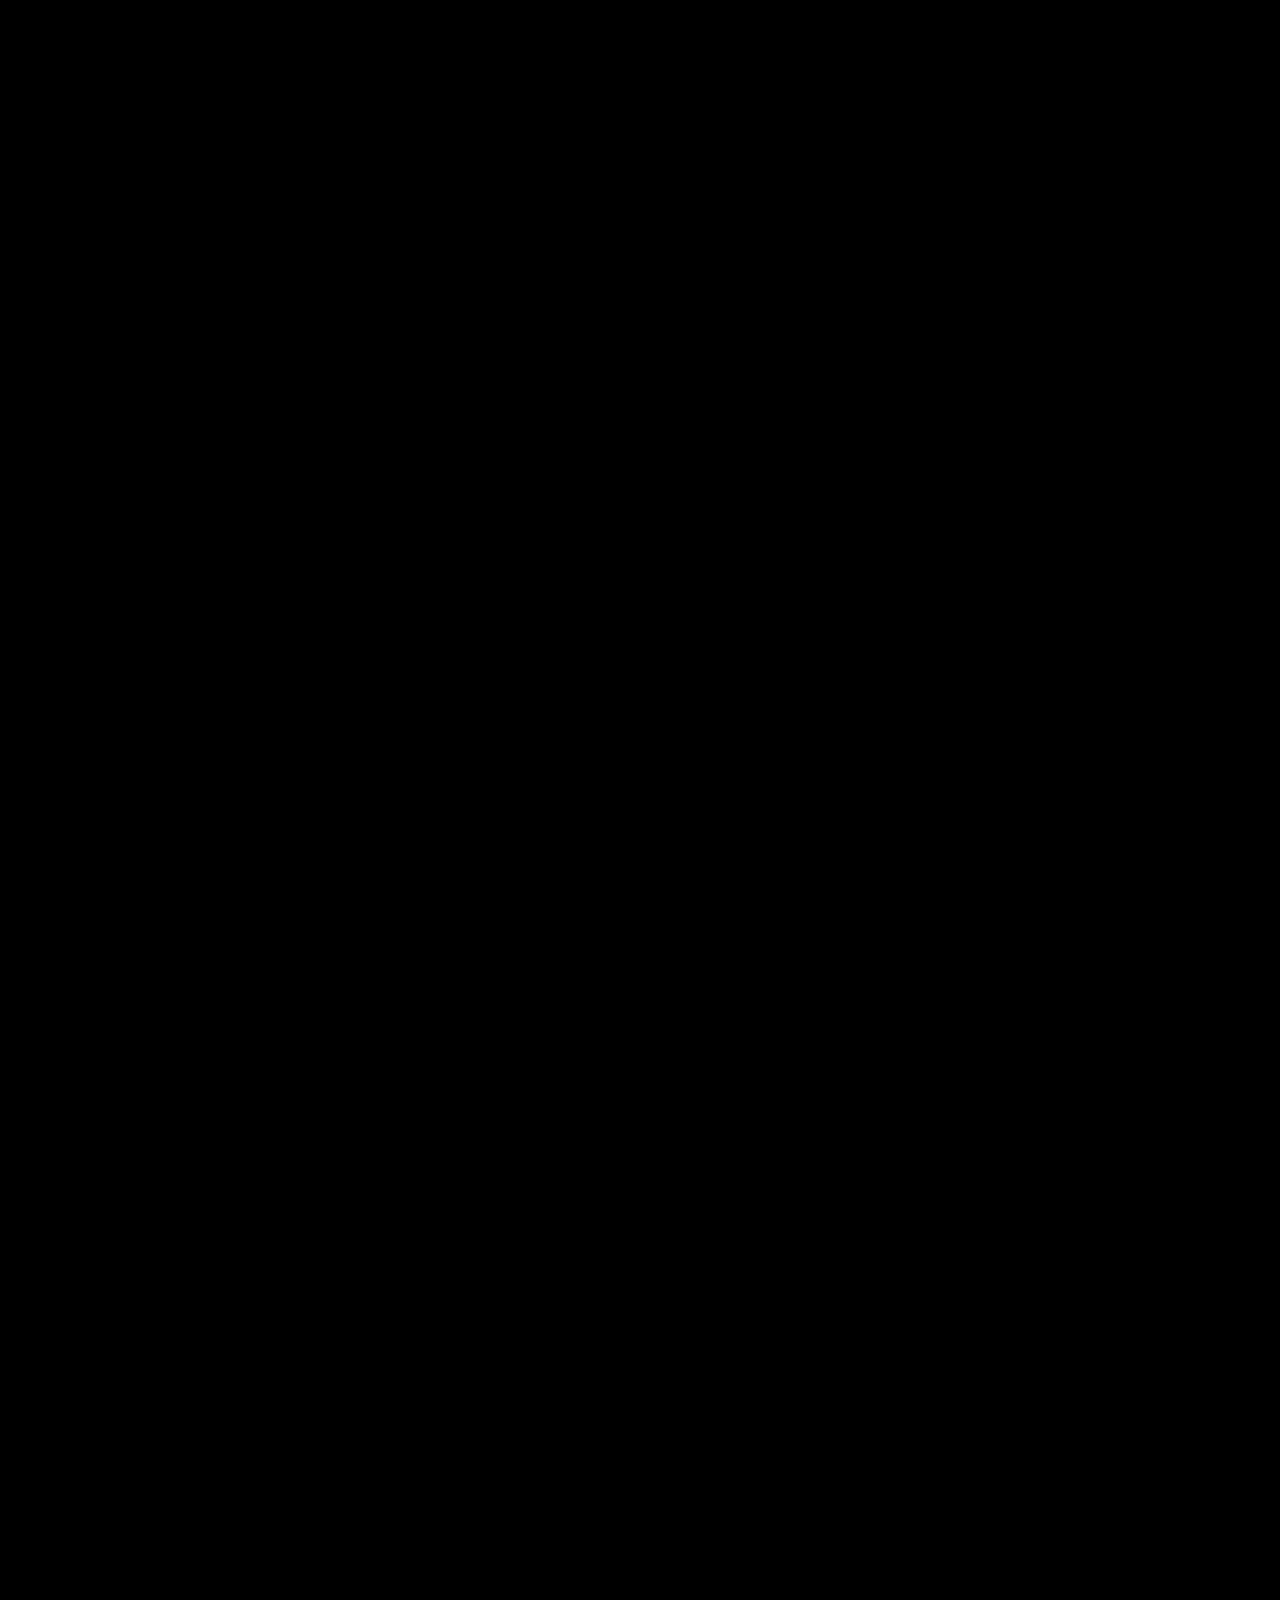
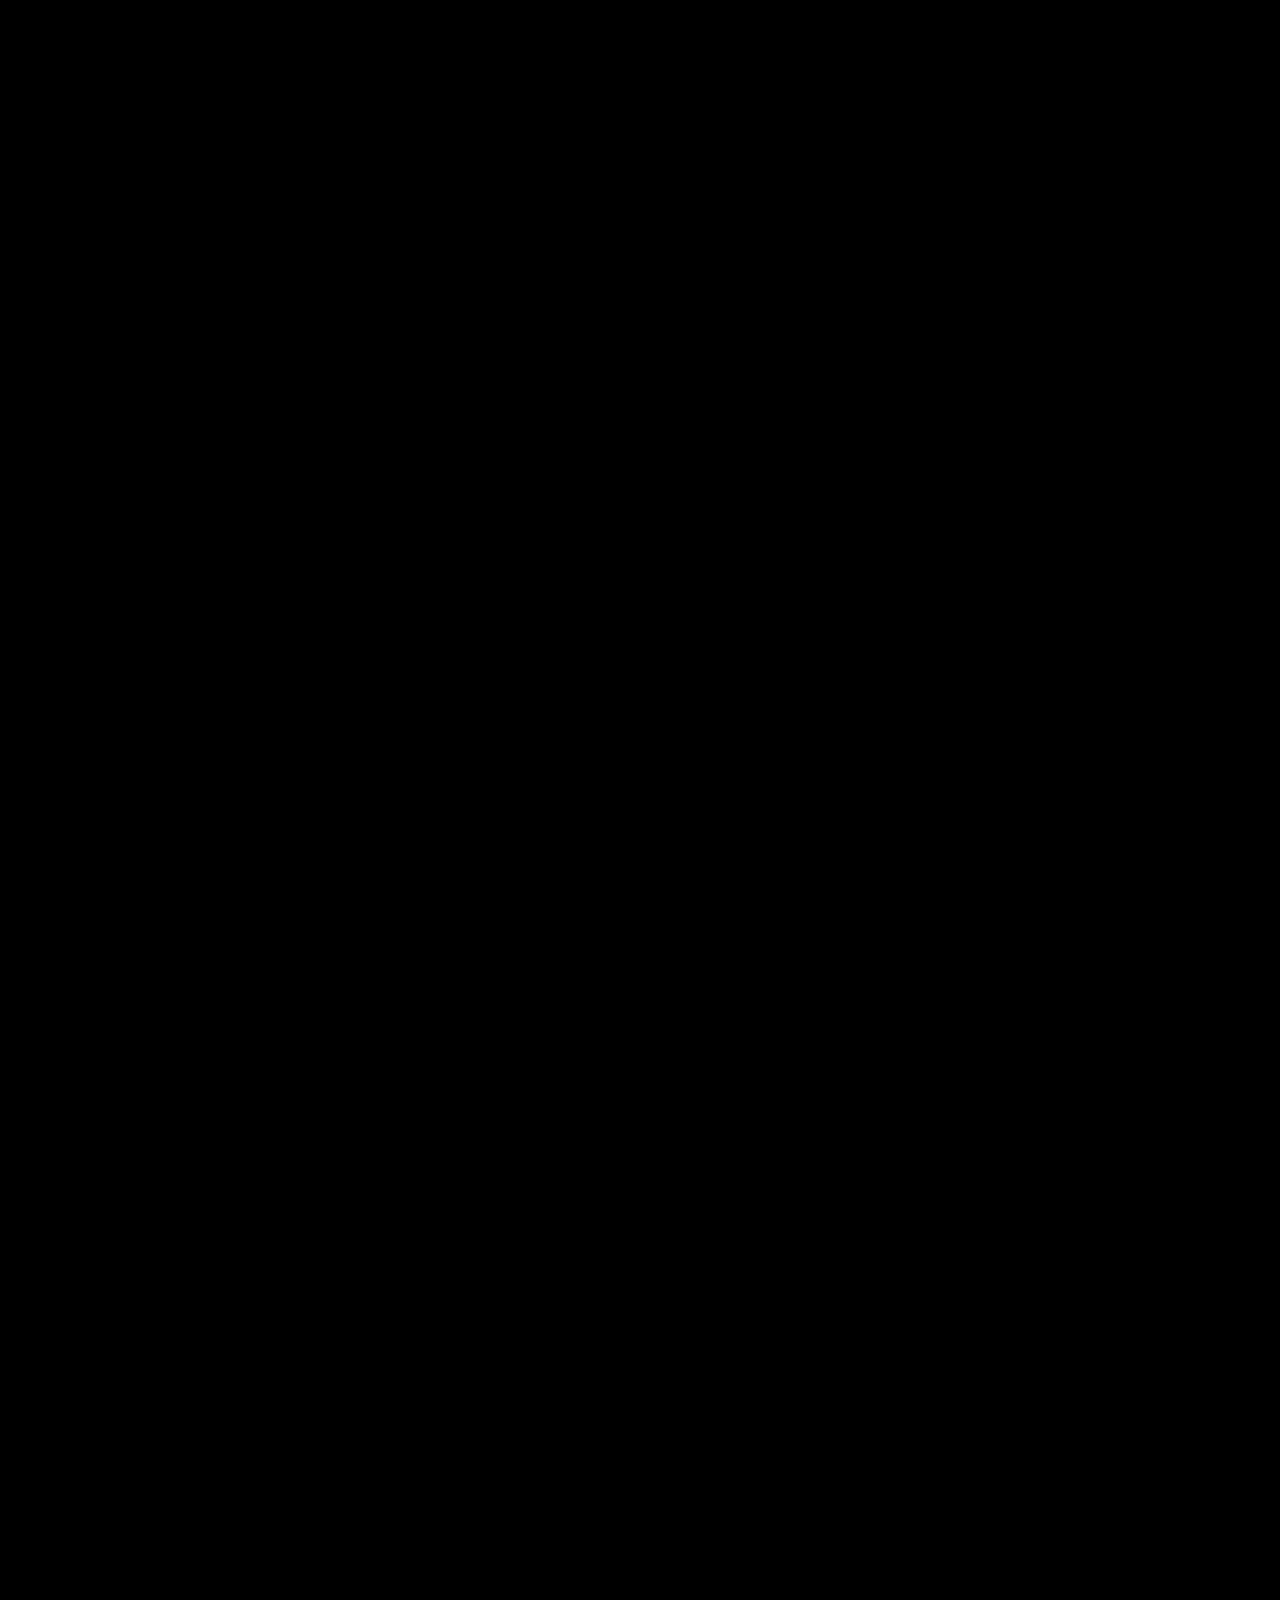
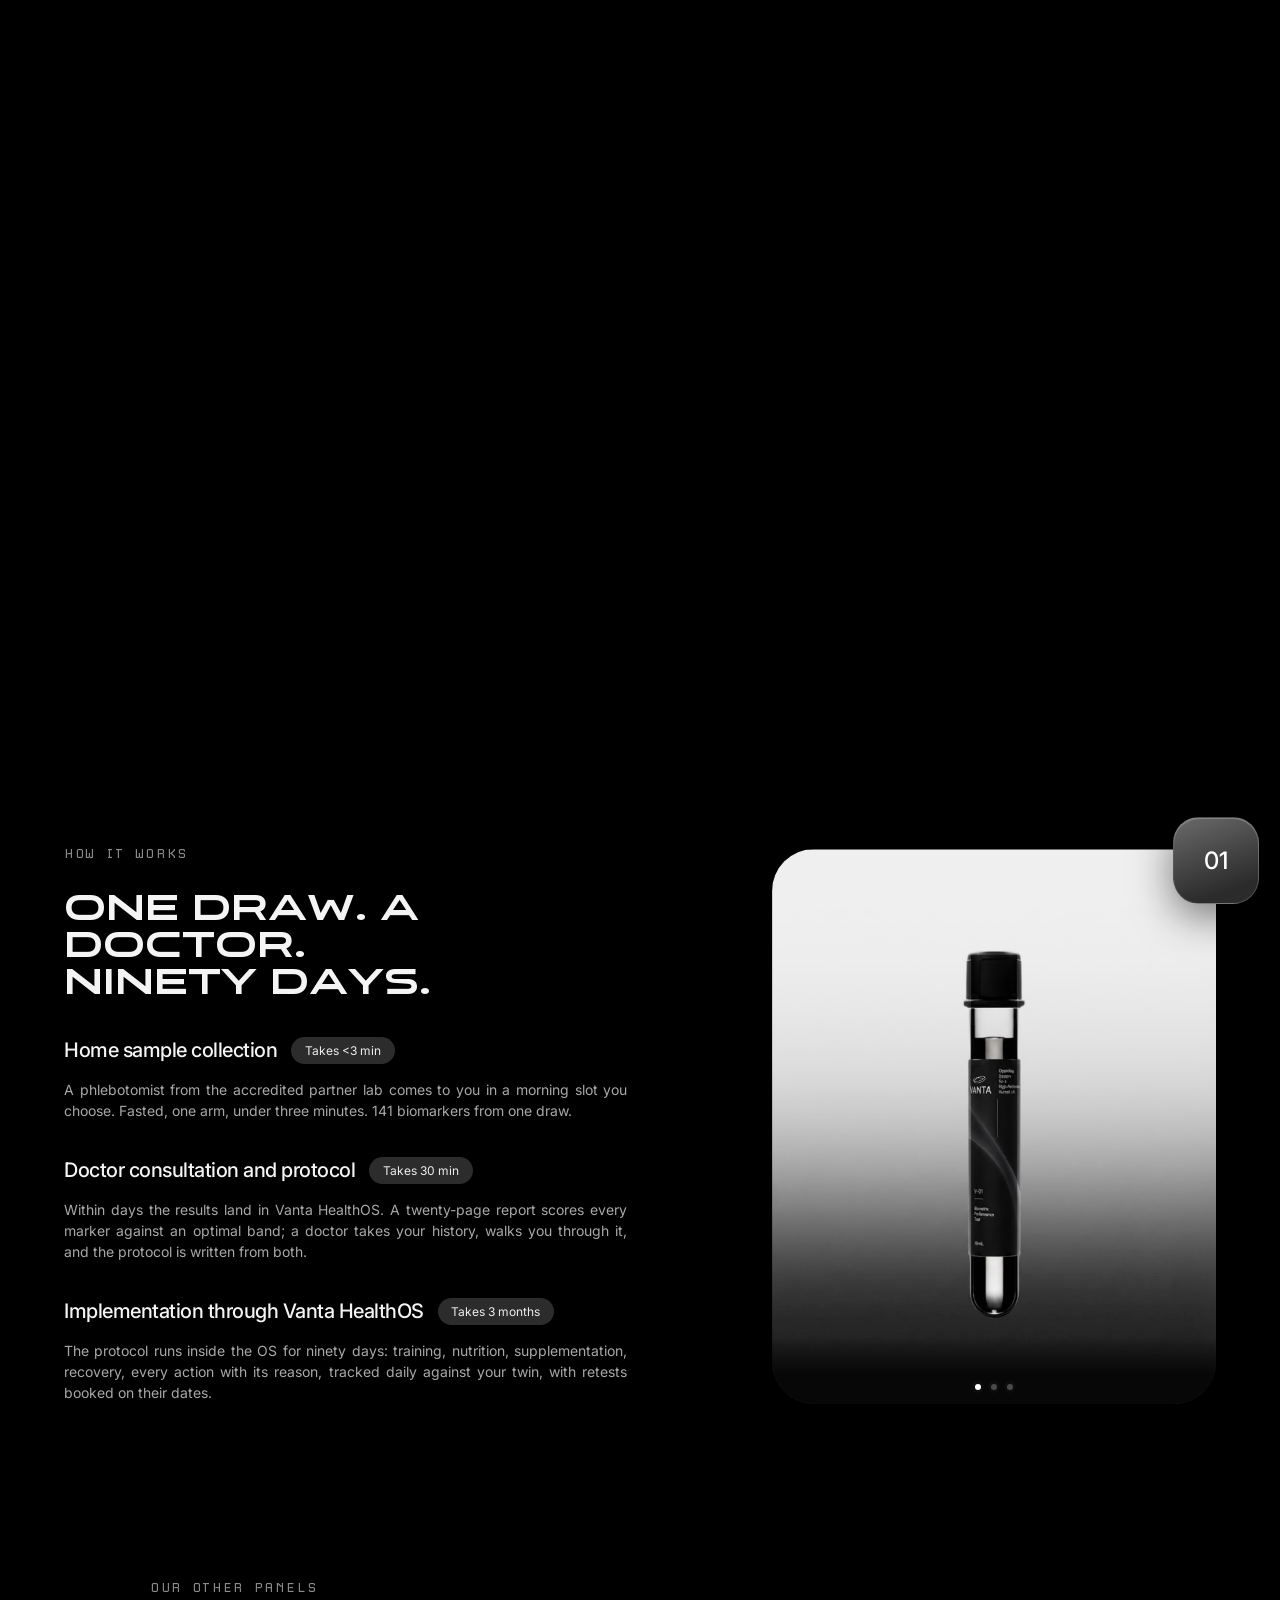
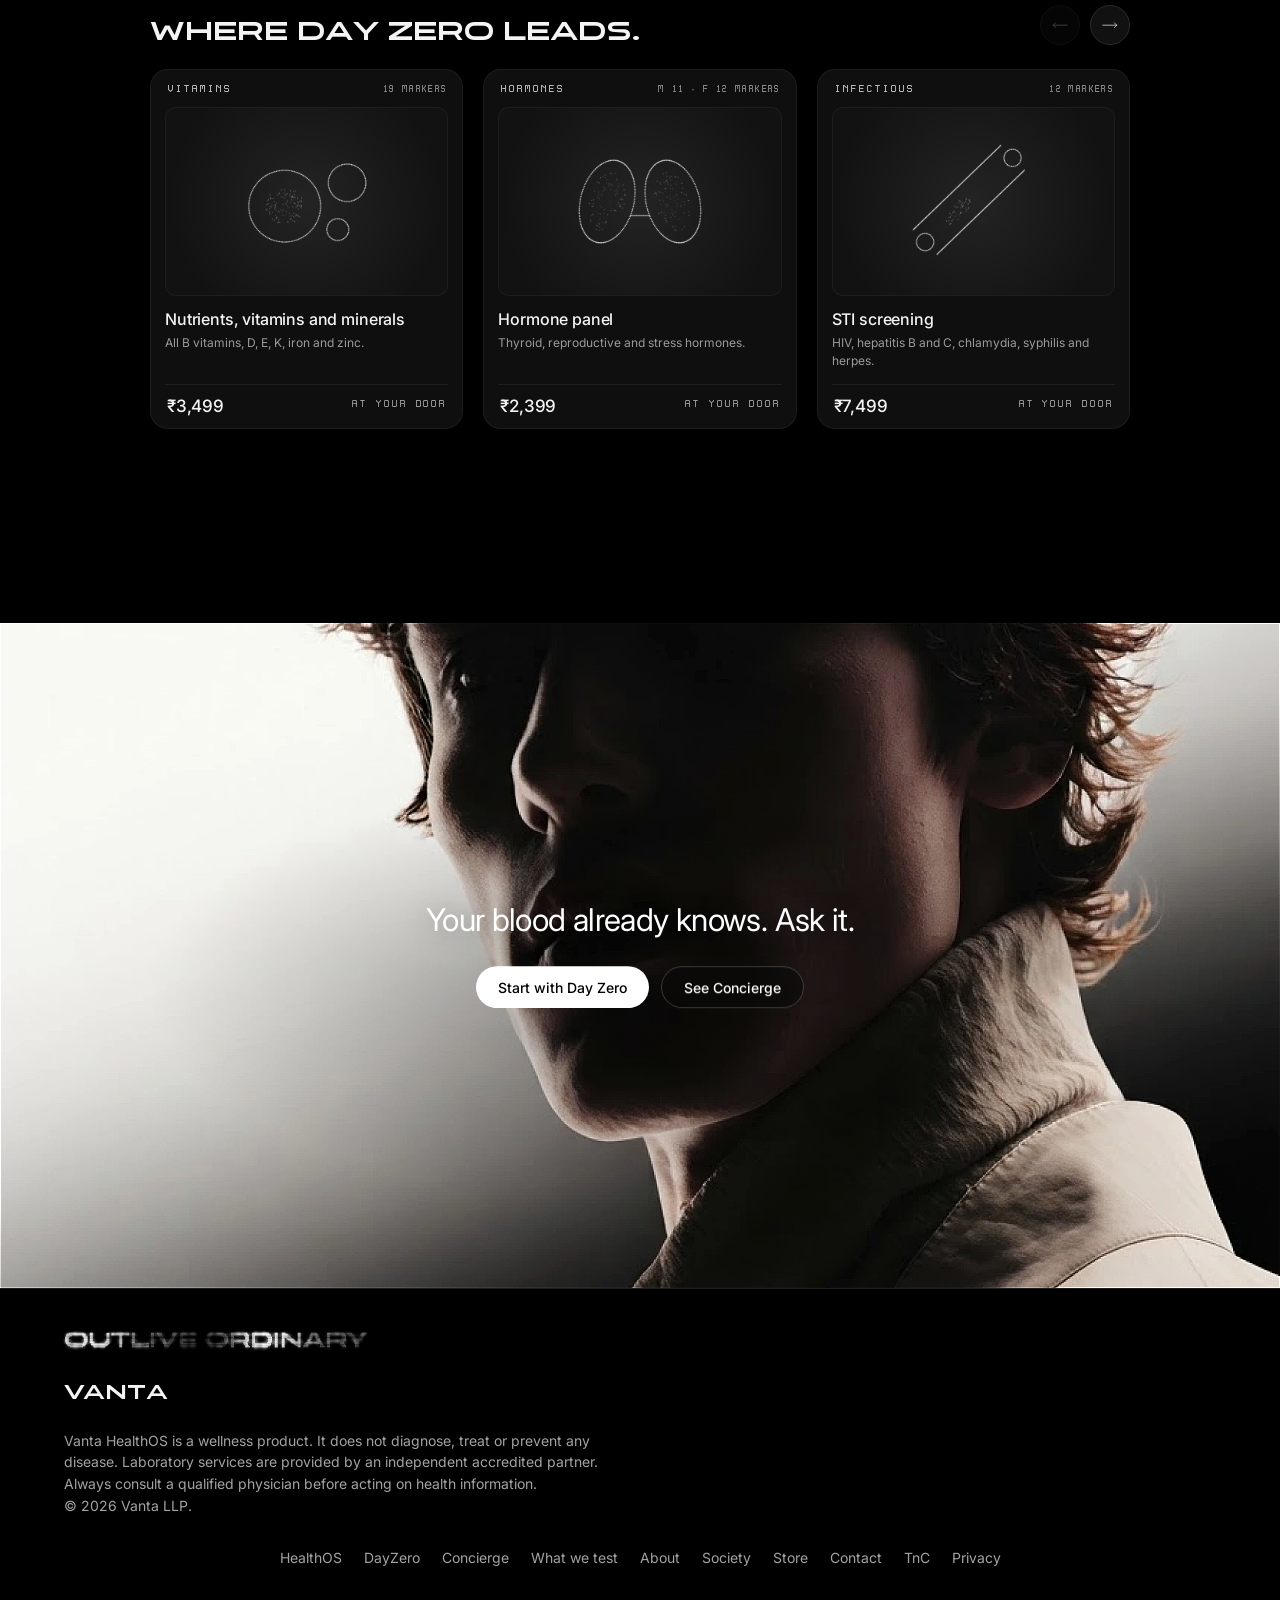
==== commit 06cbba49: "Phones: the nav links sit behind a menu button on both pages Co-Authored-By: Claude Sonnet 5.5 <nore" ====
--- a/what-we-test.html
+++ b/what-we-test.html
@@ -524,6 +524,22 @@
     .hdot { display: block; position: absolute; left: 50%; top: 7px; width: 10px; height: 10px; margin-left: -5px; border-radius: 50%; background: radial-gradient(circle at 35% 30%, #fff, #8a8a8a); }
     .panel { top: 124px; }
   }
+
+  /* phones: the three links live behind a menu button */
+  .nav-menu { display: none; }
+  @media (max-width: 560px) {
+    nav { flex-wrap: wrap; justify-content: center; gap: 4px 6px; padding: 7px 8px 7px 18px; }
+    nav .nav-menu { display: inline-flex; align-items: center; justify-content: center; width: 44px; height: 44px; background: none; border: 0; color: #fff; cursor: pointer; border-radius: 50%; -webkit-tap-highlight-color: transparent; }
+    nav .nav-menu svg path { transition: transform .25s ease; transform-origin: 10px 10px; }
+    nav.open .nav-menu .l1 { transform: translateY(3.5px) rotate(45deg); } nav.open .nav-menu .l2 { transform: translateY(-3.5px) rotate(-45deg); }
+    nav .opt { display: none; }
+    nav.open { border-radius: 28px; padding-bottom: 8px; }
+    nav.open .opt { display: flex; order: 9; flex: 0 0 100%; align-items: center; min-height: 48px; padding: 0 10px; font-size: 1rem; color: #fff; border-top: 1px solid rgba(255,255,255,.1); }
+    nav.open .opt.on { color: #fff; font-weight: 500; }
+    nav.open .opt:not(.on) { color: #cfcfcf; }
+  }
+
+  @media (max-width: 560px) { nav { width: calc(100vw - 28px); max-width: 420px; justify-content: flex-start; } nav .logo { margin-right: auto; } }
 </style>
 </head>
 <body>
@@ -533,6 +549,7 @@
   <a class="opt" href="index.html#steps">Day Zero</a>
   <a class="opt" href="#">Concierge</a>
   <a class="on opt" href="what-we-test.html">What we test</a>
+  <button class="nav-menu" type="button" aria-label="Menu" aria-expanded="false" aria-controls="navlinks"><svg viewBox="0 0 20 20" width="20" height="20" fill="none" stroke="currentColor" stroke-width="1.6" stroke-linecap="round"><path class="l1" d="M3 6.5h14"/><path class="l2" d="M3 13.5h14"/></svg></button>
   <a class="join" href="#">Join Concierge</a>
 </nav>
 
@@ -627,8 +644,8 @@
 </footer>
 <script src="panels-data.js"></script>
 <script src="biomarkers-data.js"></script>
-<script src="david-model.js?v=mw511iy2"></script>
-<script src="organs-model.js?v=mw511iy2"></script>
+<script src="david-model.js?v=mw5fg3r4"></script>
+<script src="organs-model.js?v=mw5fg3r4"></script>
 <script>
 (() => {
   const cv = document.getElementById('xray'), ctx = cv.getContext('2d'), reduce = matchMedia('(prefers-reduced-motion: reduce)').matches;
@@ -978,6 +995,14 @@
   (document.fonts && document.fonts.load ? document.fonts.load('700 44px Organetto').catch(() => 0).then(() => document.fonts.ready) : Promise.resolve()).then(() => { build(); draw(0); requestAnimationFrame(frame); });
   new IntersectionObserver(([e]) => { vis = e.isIntersecting; if (e.isIntersecting) cv.classList.add('in'); }, { threshold: 0.2 }).observe(cv);
 })();
+(() => {
+  const nav = document.querySelector('nav'), b = nav && nav.querySelector('.nav-menu'); if (!b) return;
+  const set = o => { nav.classList.toggle('open', o); b.setAttribute('aria-expanded', o ? 'true' : 'false'); };
+  b.addEventListener('click', e => { e.stopPropagation(); set(!nav.classList.contains('open')); });
+  nav.addEventListener('click', e => { if (e.target.closest('a.opt')) set(false); });
+  document.addEventListener('click', e => { if (!nav.contains(e.target)) set(false); });
+  addEventListener('scroll', () => { if (nav.classList.contains('open')) set(false); }, { passive: true });
+})();
 </script>
 </body>
 </html>
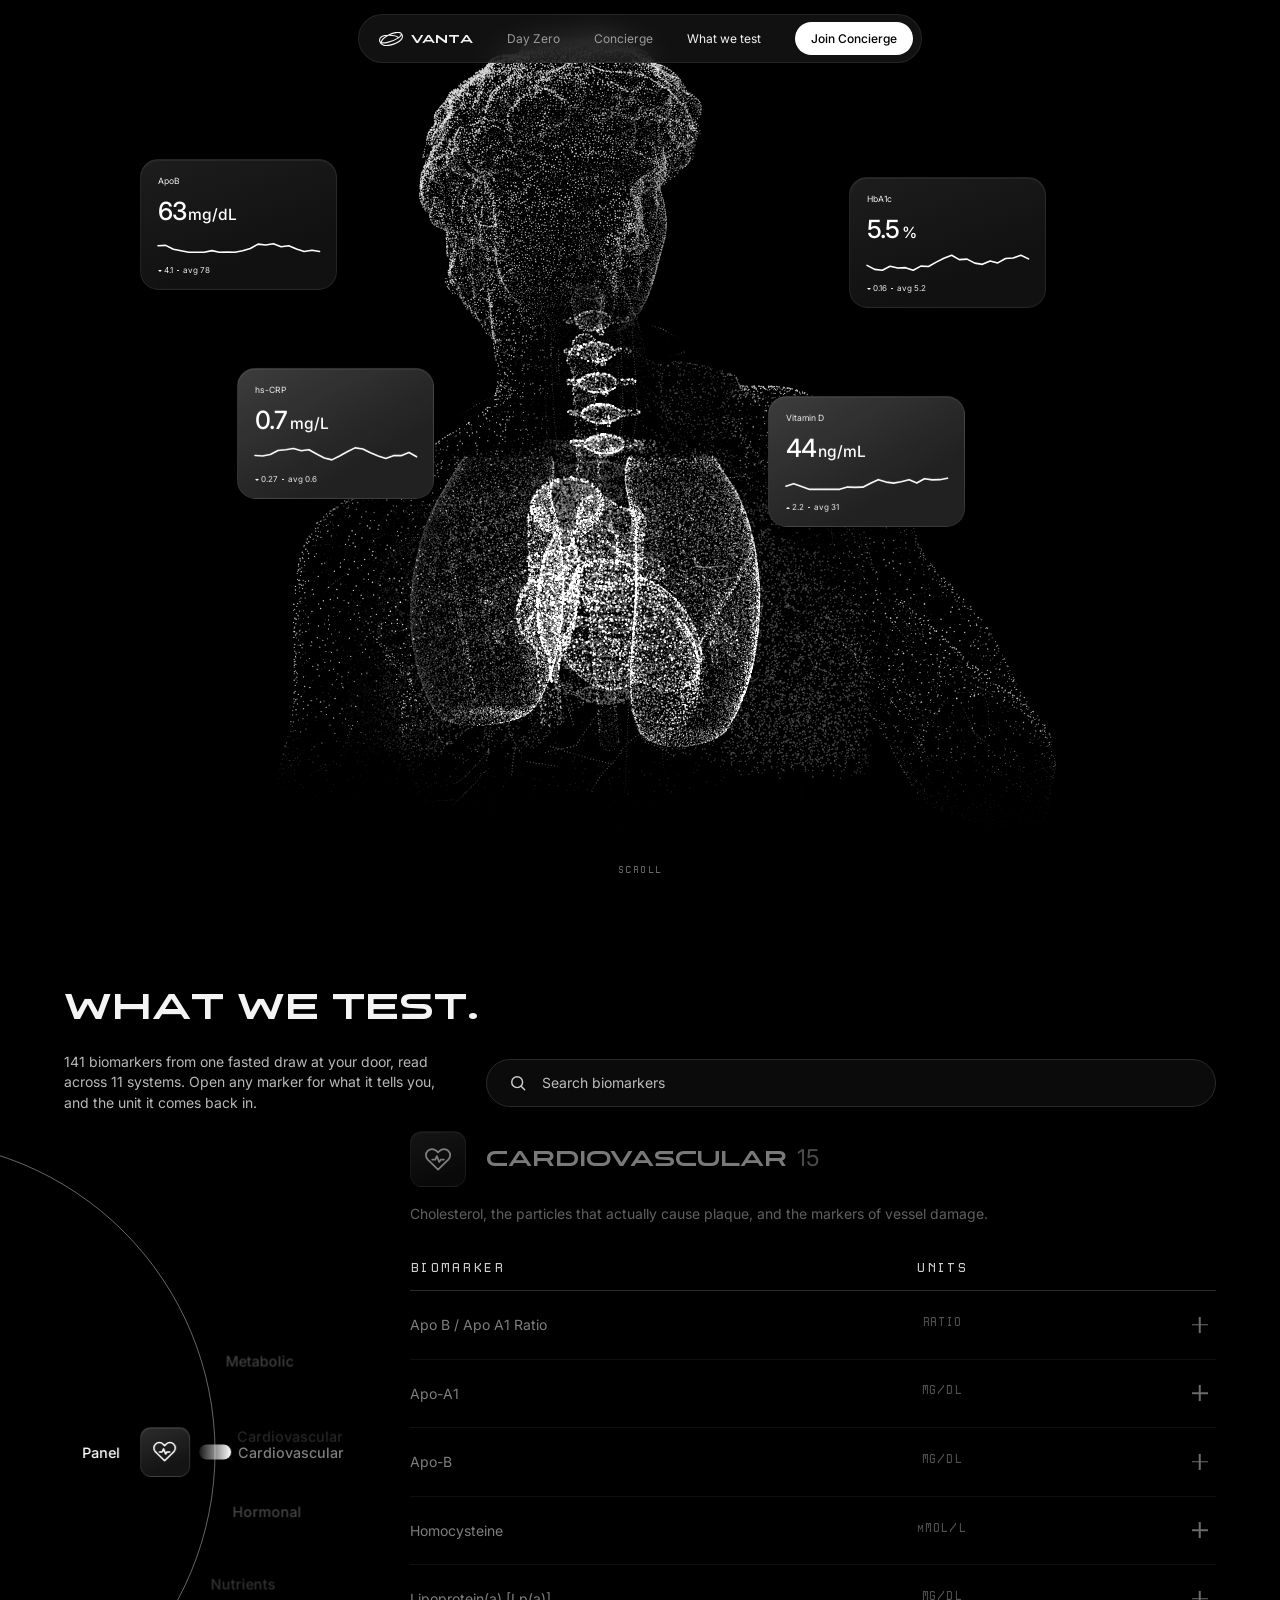
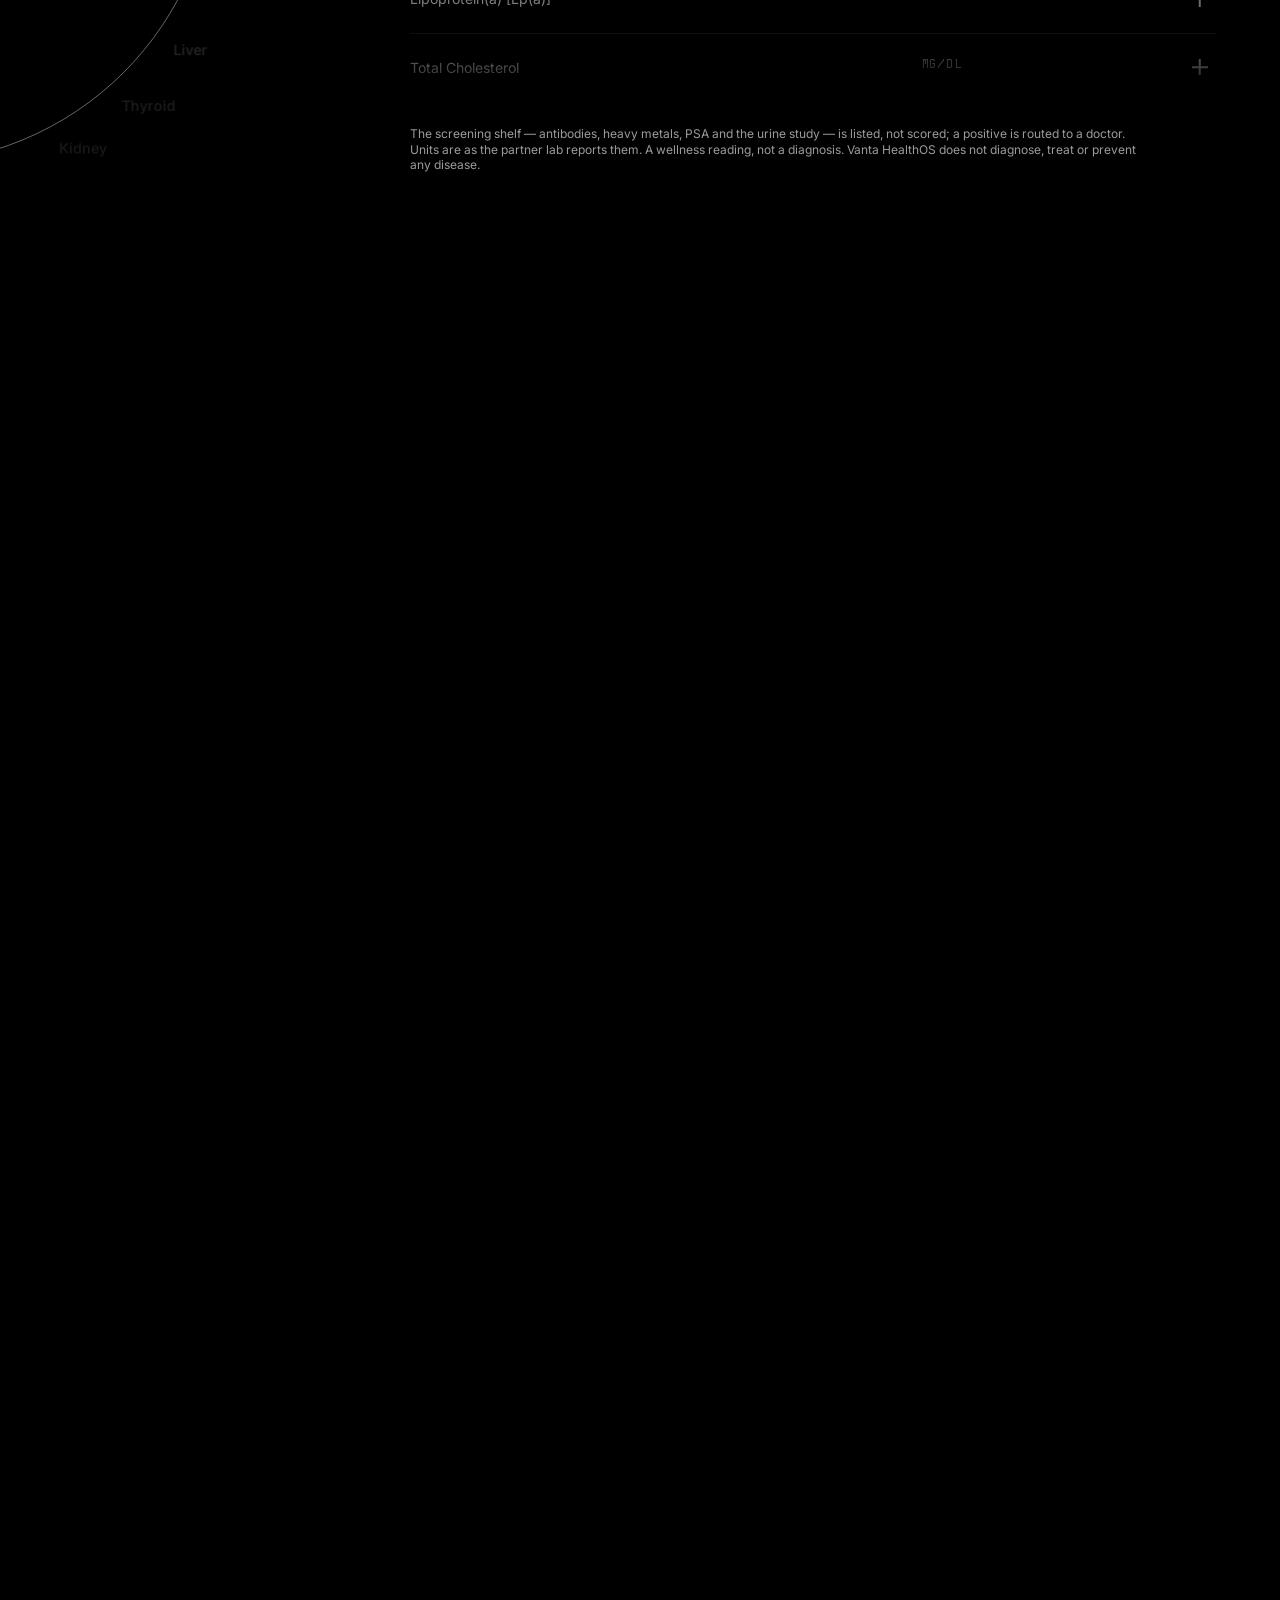
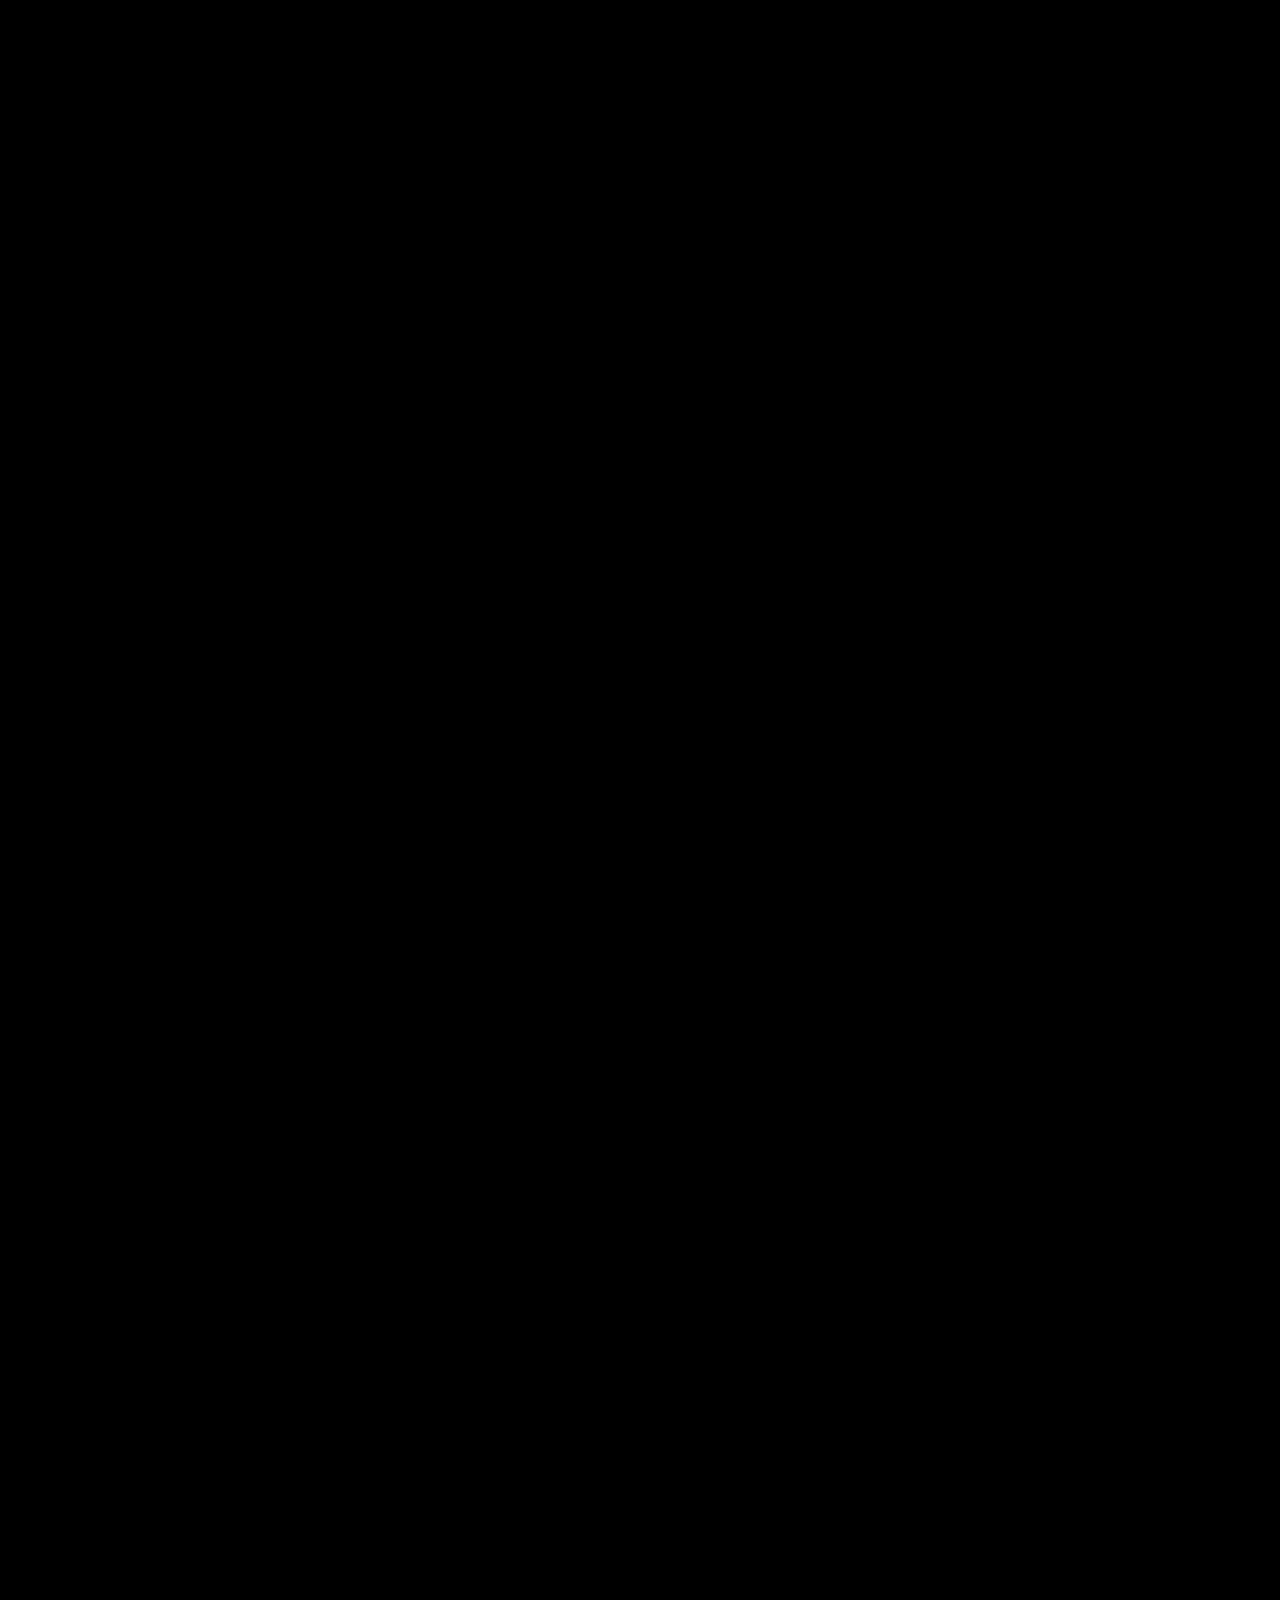
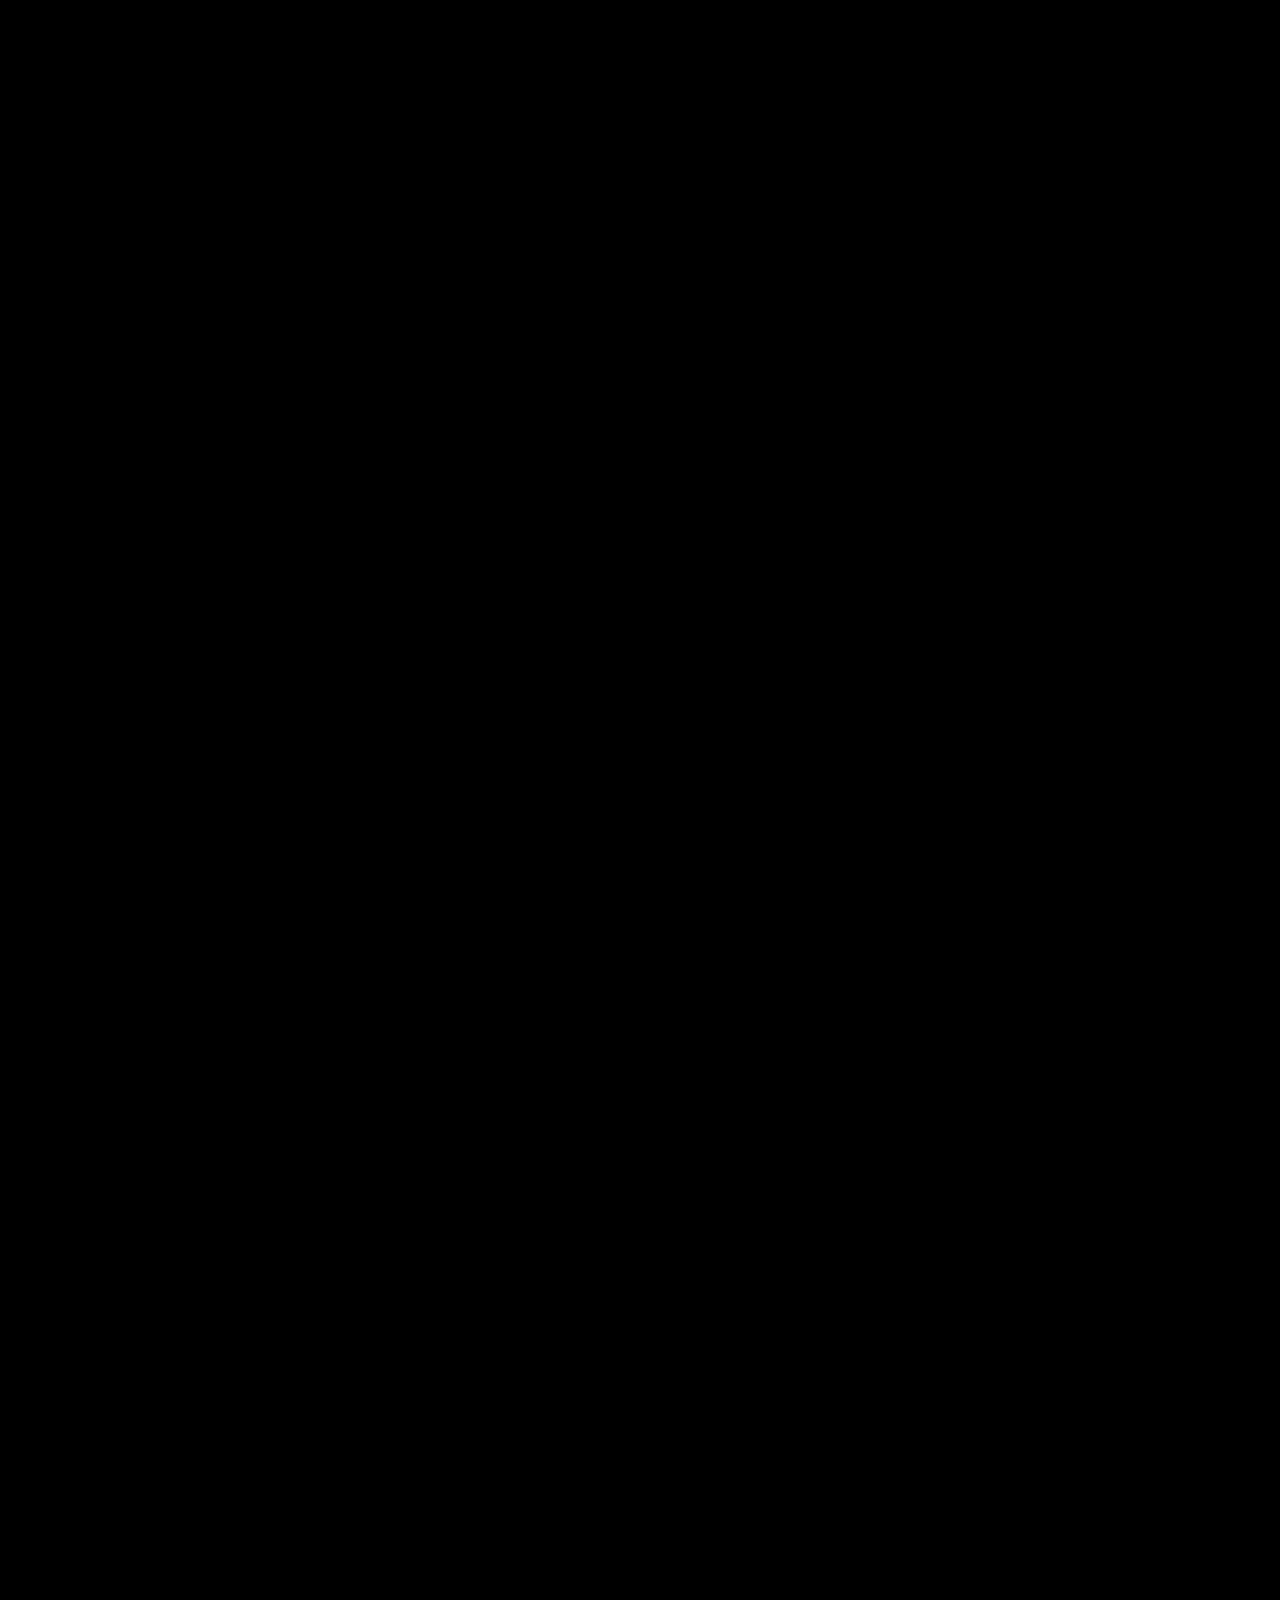
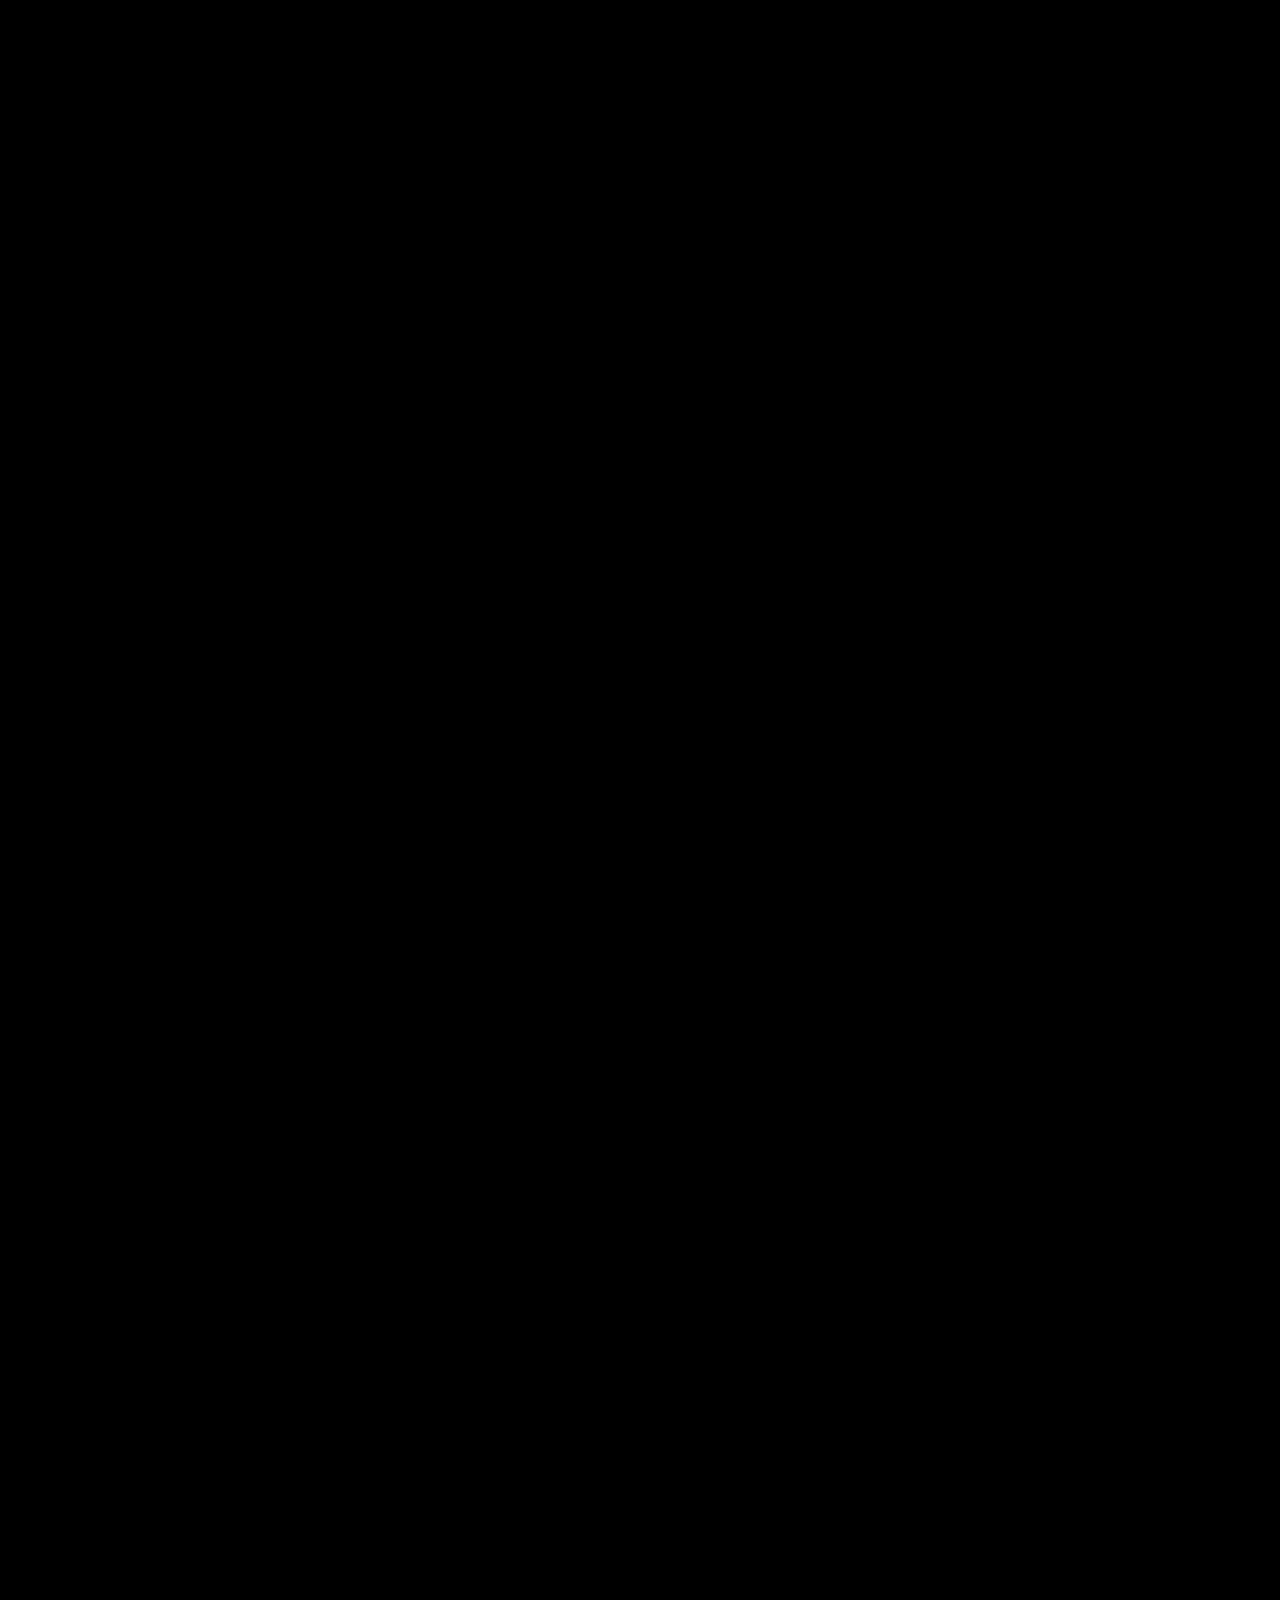
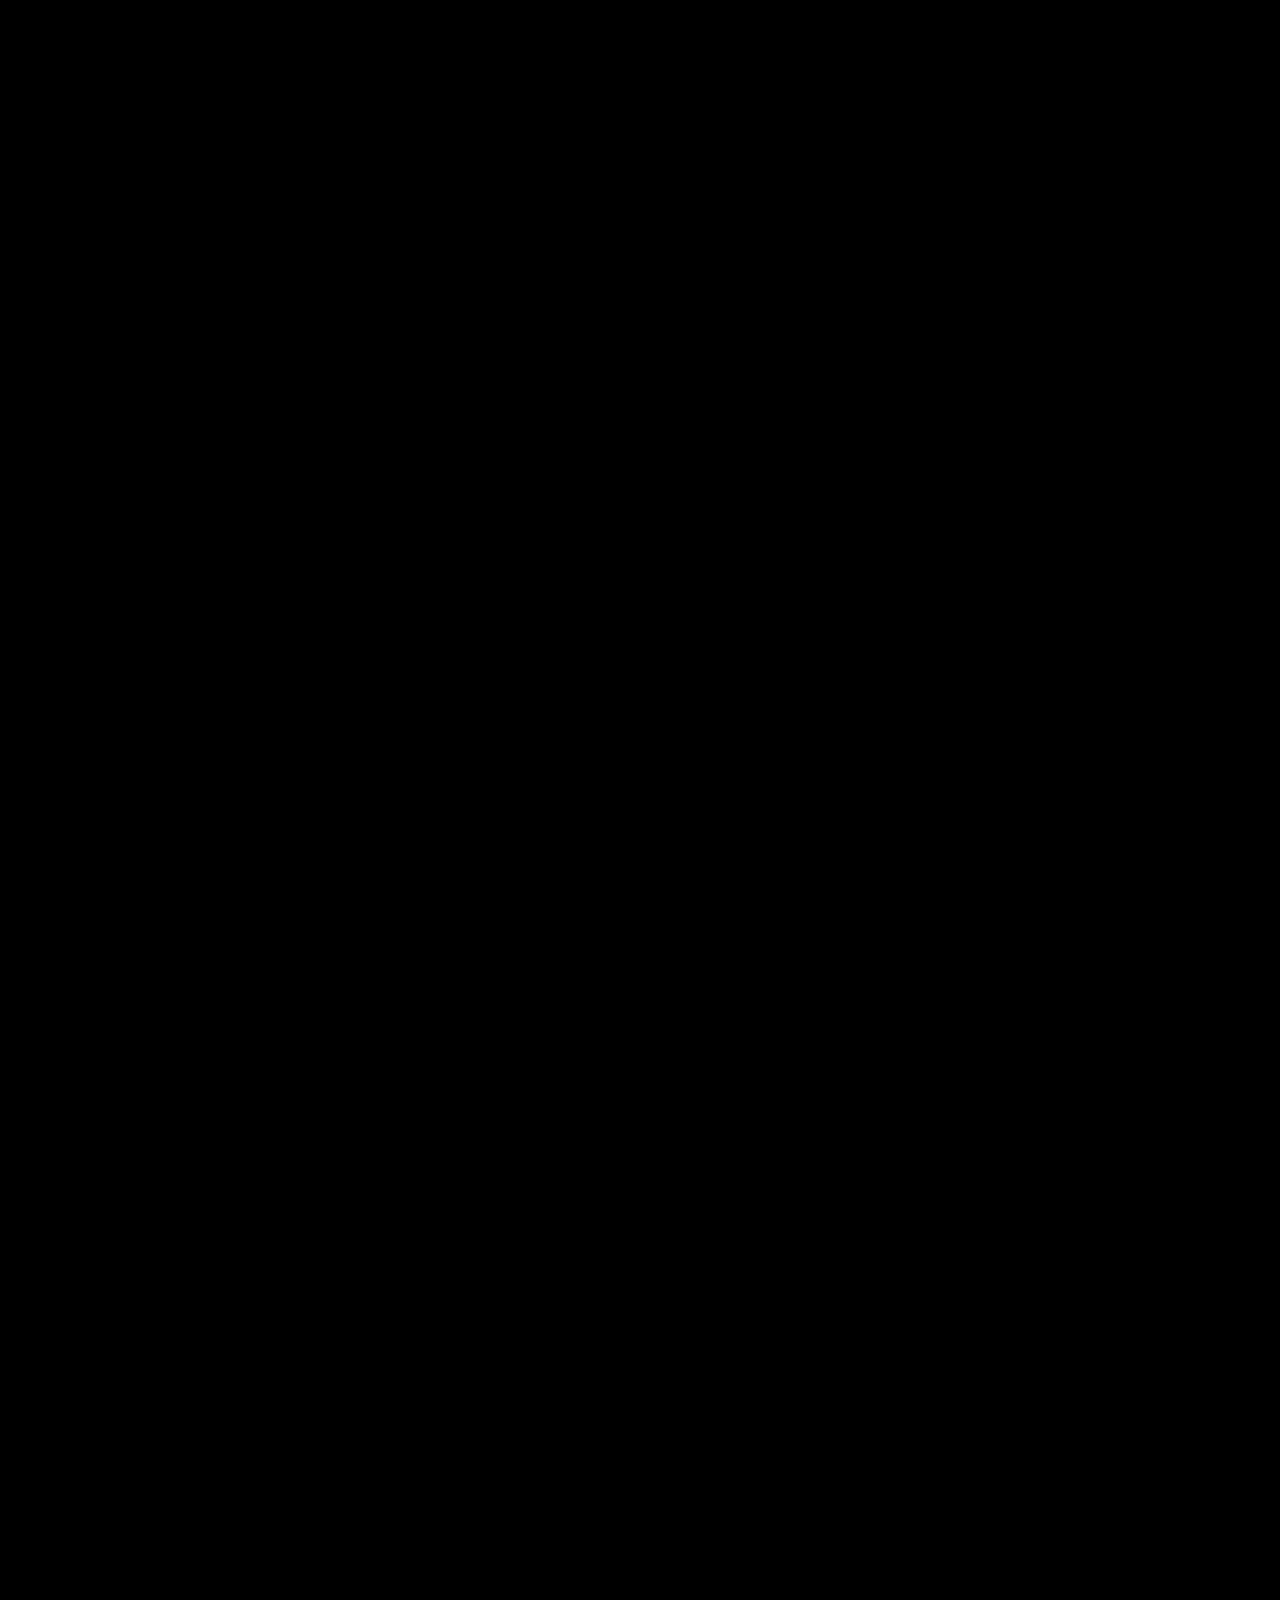
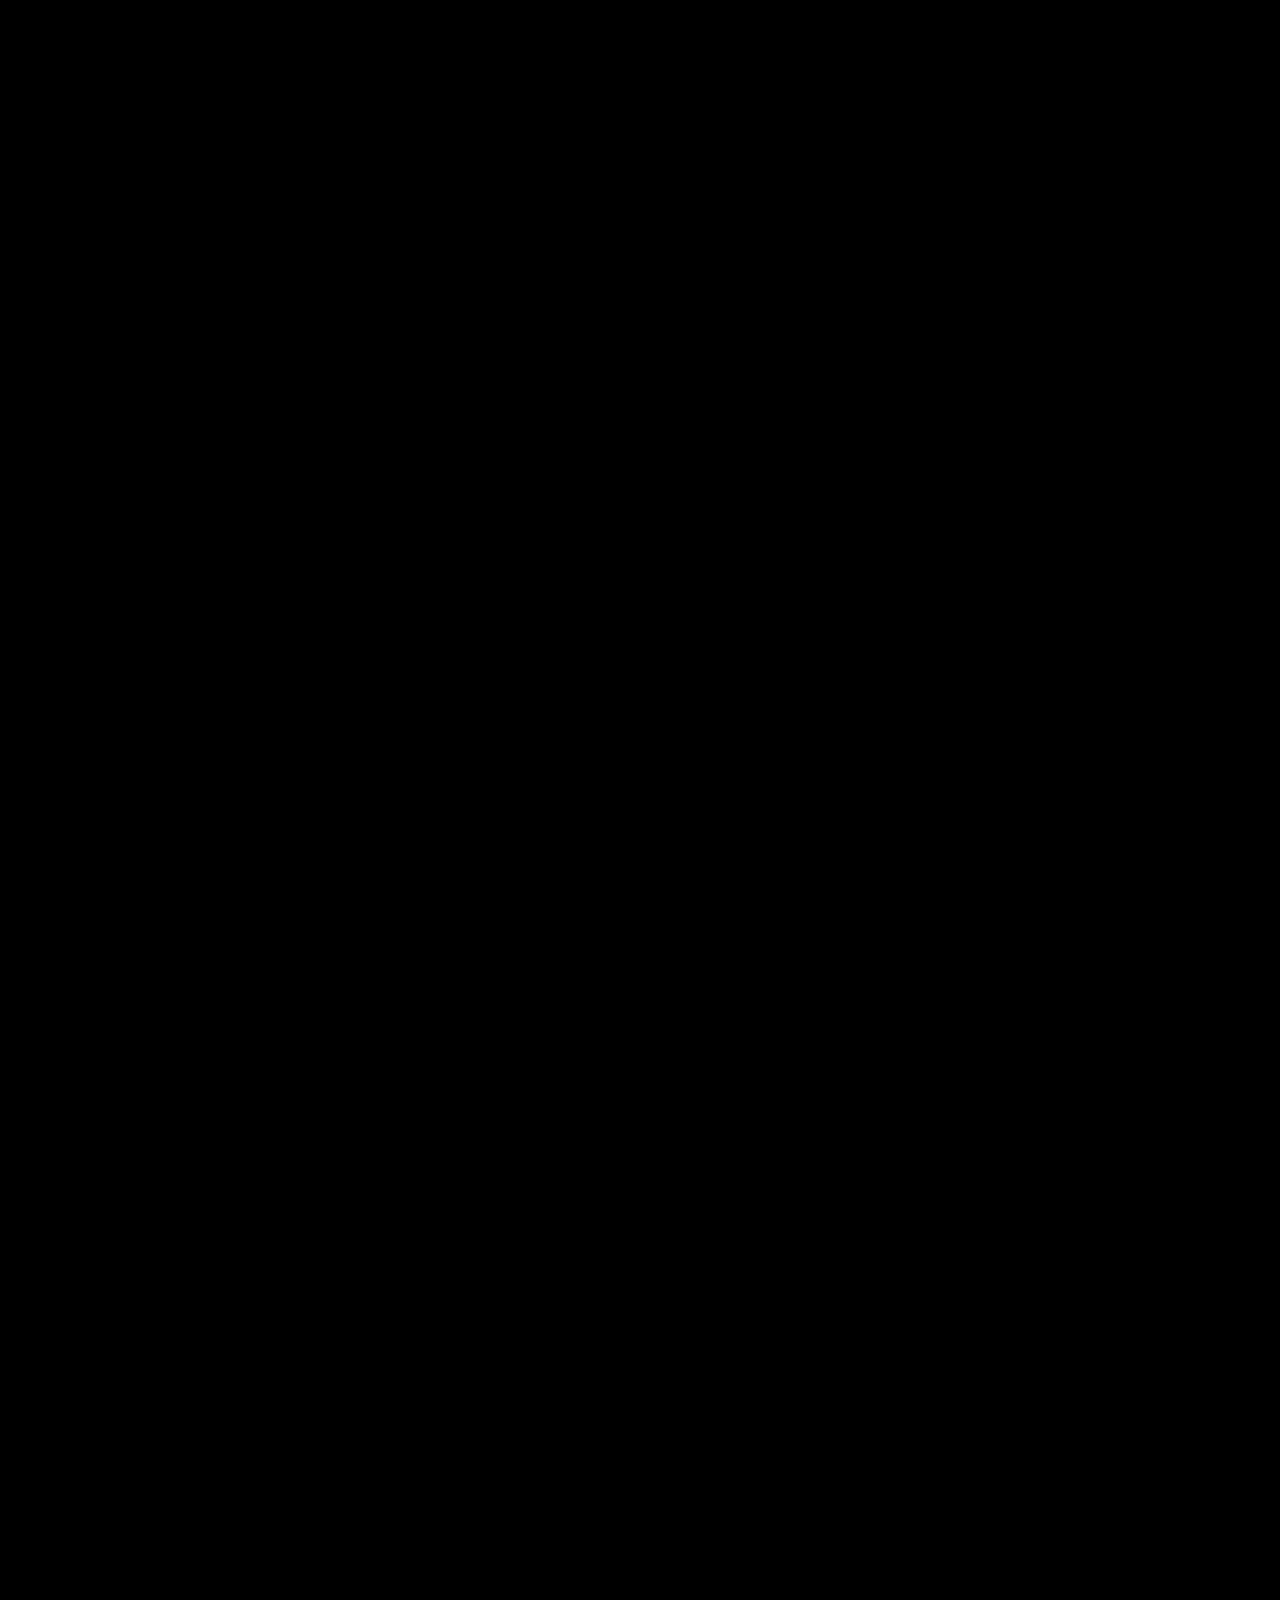
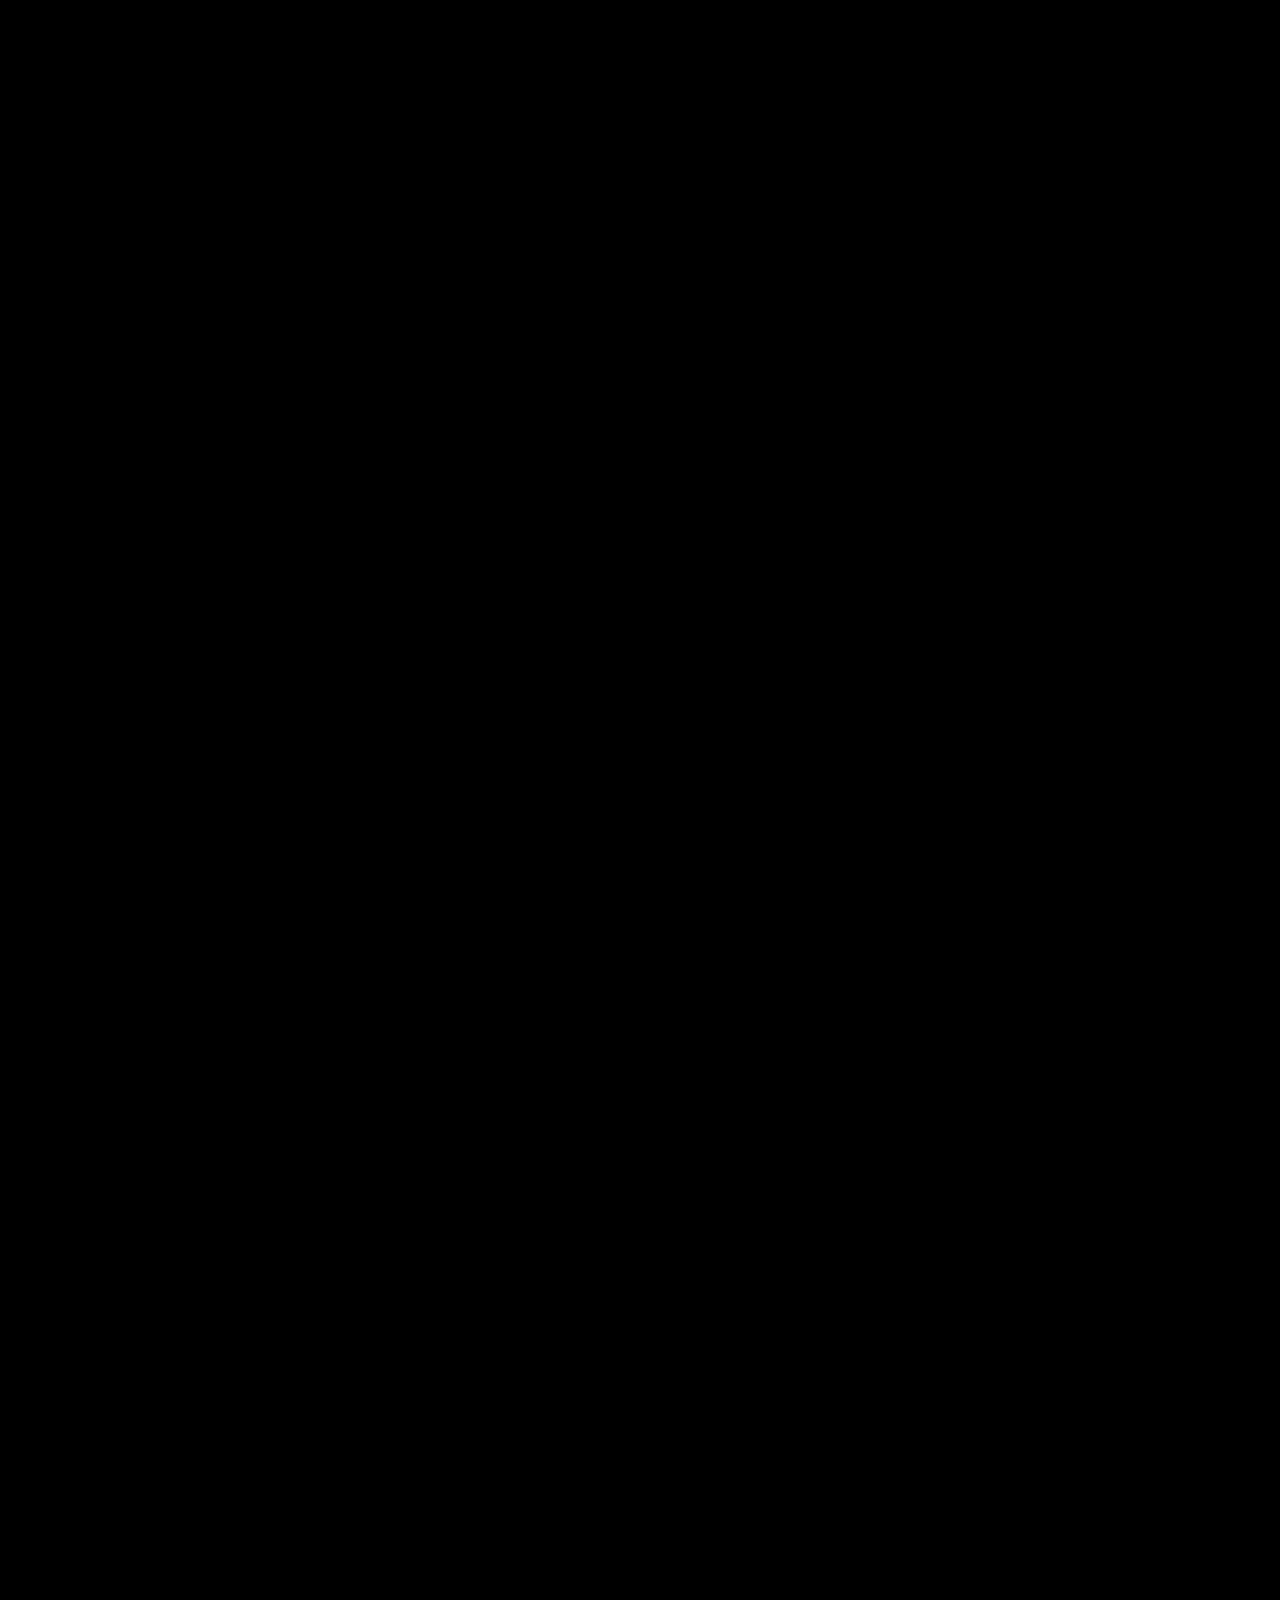
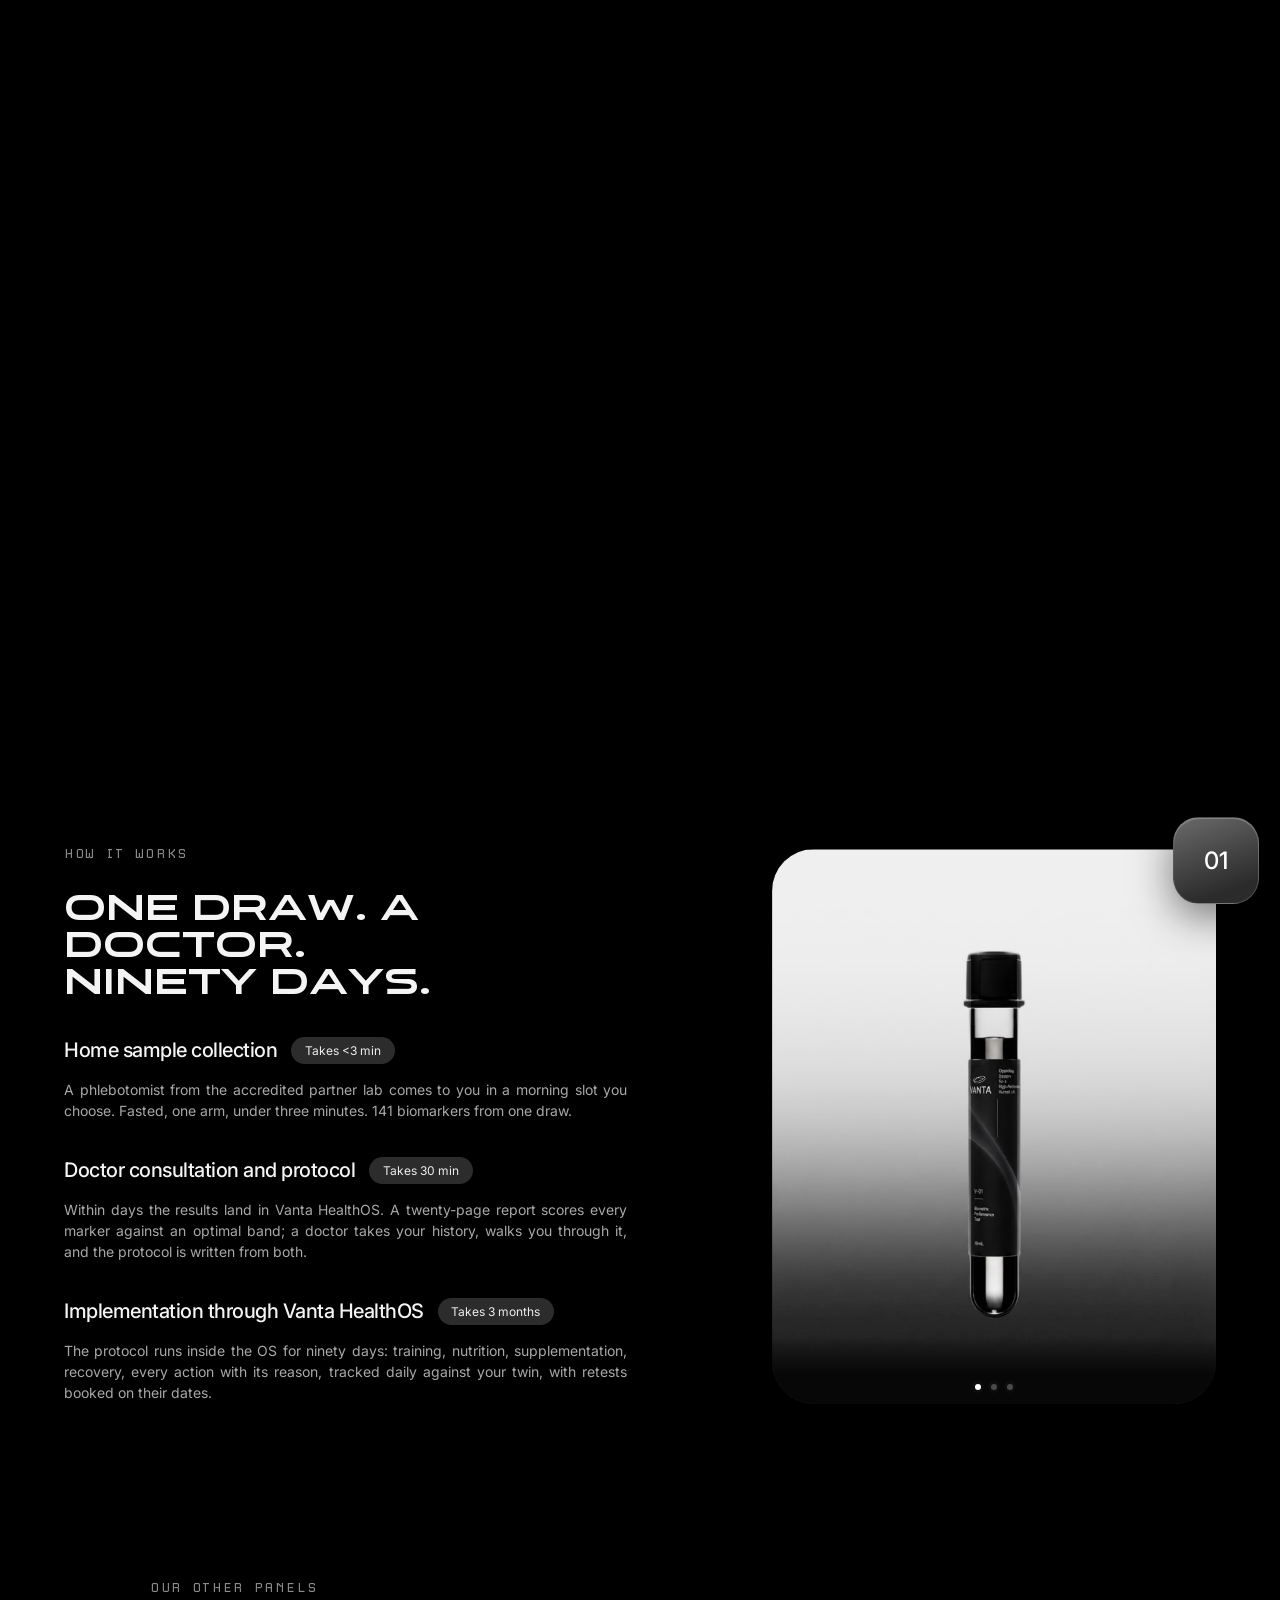
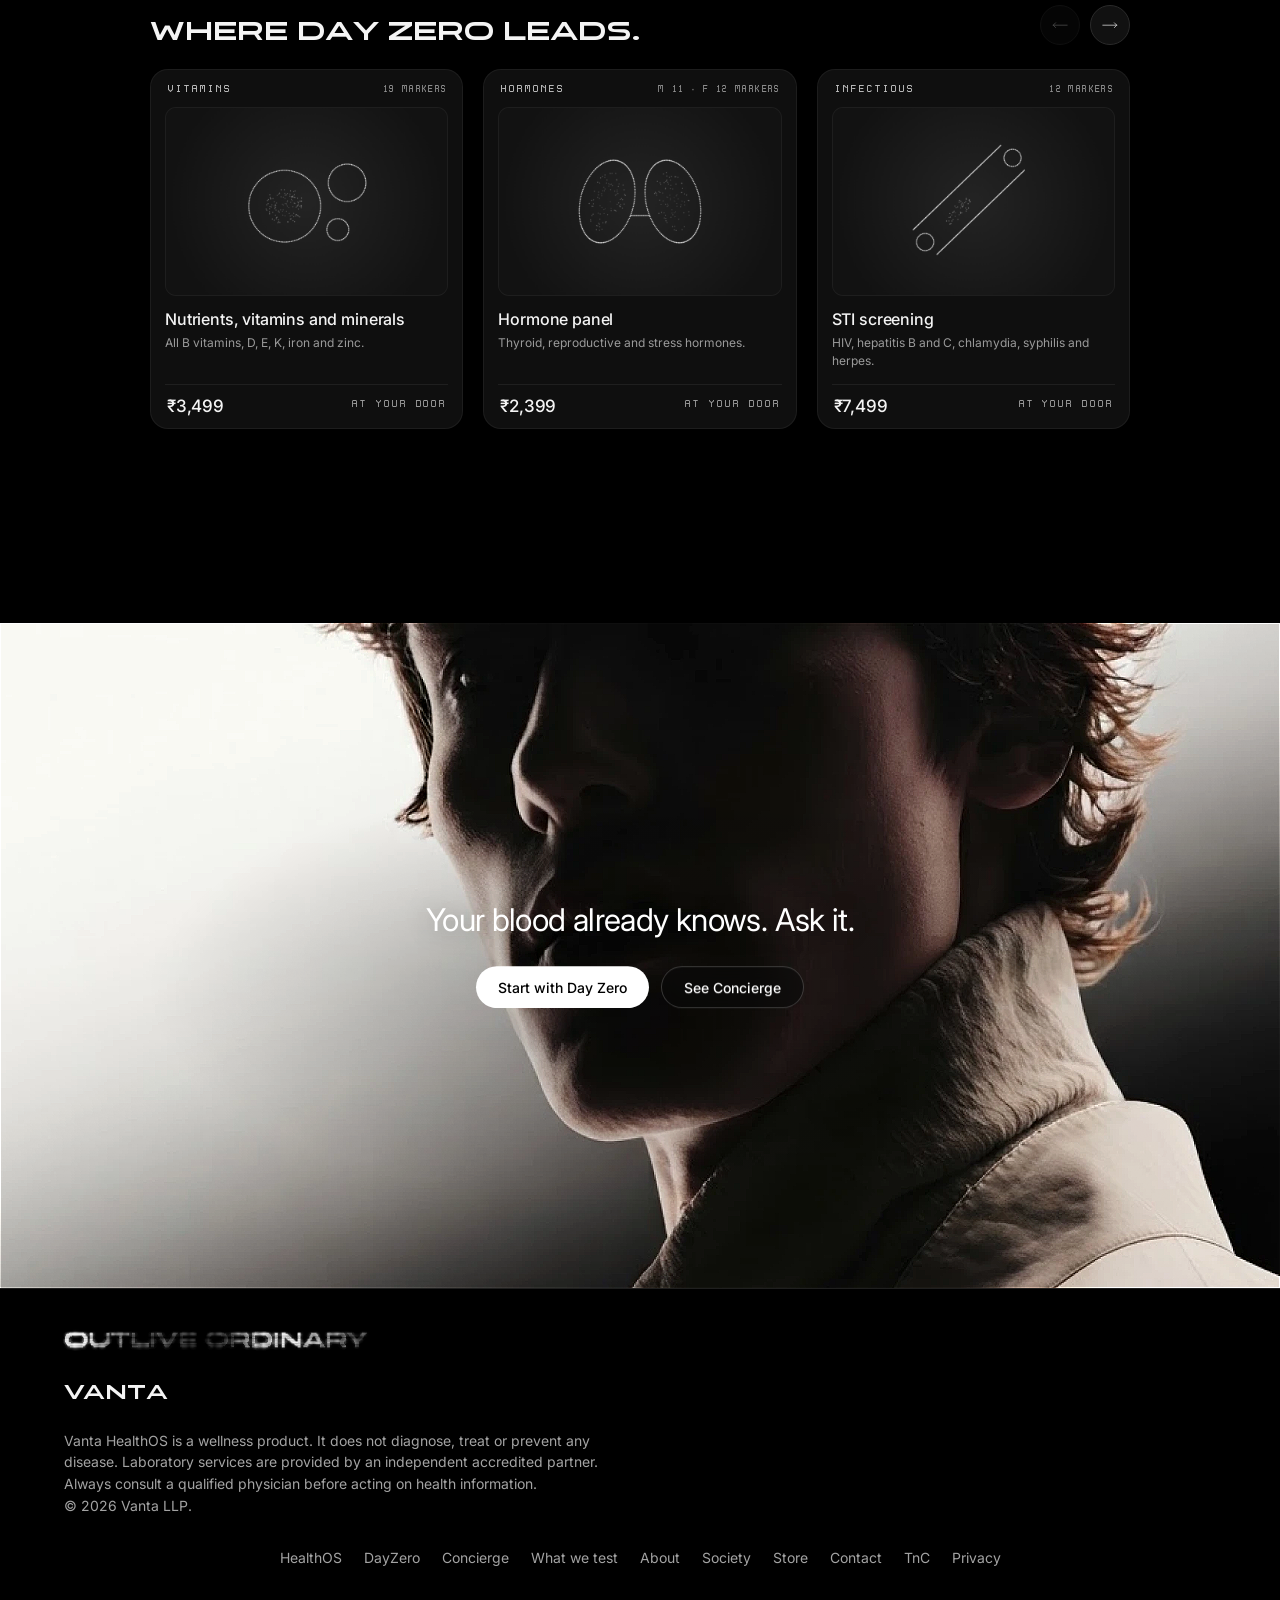
==== commit 9706d214: "Phones: the title strip can be dragged sideways to change system Co-Authored-By: Claude Sonnet 5.5 <" ====
--- a/what-we-test.html
+++ b/what-we-test.html
@@ -540,6 +540,9 @@
   }
 
   @media (max-width: 560px) { nav { width: calc(100vw - 28px); max-width: 420px; justify-content: flex-start; } nav .logo { margin-right: auto; } }
+
+  /* phones: the title strip can be dragged sideways */
+  @media (max-width: 900px) { .wheel { pointer-events: auto; touch-action: pan-y; cursor: grab; -webkit-user-select: none; user-select: none; } .wheel:active { cursor: grabbing; } }
 </style>
 </head>
 <body>
@@ -644,8 +647,8 @@
 </footer>
 <script src="panels-data.js"></script>
 <script src="biomarkers-data.js"></script>
-<script src="david-model.js?v=mw5fg3r4"></script>
-<script src="organs-model.js?v=mw5fg3r4"></script>
+<script src="david-model.js?v=mw5fstxf"></script>
+<script src="organs-model.js?v=mw5fstxf"></script>
 <script>
 (() => {
   const cv = document.getElementById('xray'), ctx = cv.getContext('2d'), reduce = matchMedia('(prefers-reduced-motion: reduce)').matches;
@@ -827,7 +830,7 @@
   }
 
   // scroll -> target wheel position and list offset
-  let wTarget = 0, wCur = 0, offTarget = 0, segI = 0, lastScroll = -1;
+  let wBase = 0, wTarget = 0, wCur = 0, offTarget = 0, segI = 0, lastScroll = -1;
   const ease = t => t * t * (3 - 2 * t);
   function fromScroll() {
     const y = clamp(scrollY - top0, 0, total); let i = N - 1;
@@ -839,7 +842,7 @@
 
   function frame() {
     requestAnimationFrame(frame); if (!vis) return;
-    fromScroll(); if (free && searchW != null) wTarget = searchW; wCur += (wTarget - wCur) * (reduce ? 1 : 0.16); if (Math.abs(wTarget - wCur) < 0.0005) wCur = wTarget;
+    fromScroll(); if (free && searchW != null) wTarget = searchW; wBase = wTarget; wTarget = clamp(wBase + dragW, 0, N - 1); wCur += (wTarget - wCur) * (reduce ? 1 : 0.16); if (Math.abs(wTarget - wCur) < 0.0005) wCur = wTarget;
     const ai = clamp(Math.round(wCur), 0, N - 1), d = Math.abs(wCur - ai);
     if (!free && ai !== shown) render(ai);
     if (!free) { const o = listOffset(ai); inner.style.transform = 'translate3d(0,' + (-o) + 'px,0)'; const f = clamp(1 - d * 2.4); $('pIcon').parentNode.style.opacity = $('pIntro').style.opacity = list.style.opacity = f; list.style.opacity = Math.max(f, 0); }
@@ -865,7 +868,7 @@
   // on a phone the wheel lies on its side: a line with a dot at the top, the chosen system in the middle (icon tile and name), its neighbours on either side
   const hline = document.createElement('div'); hline.className = 'hline'; const hdot = document.createElement('div'); hdot.className = 'hdot'; wheel.appendChild(hline); wheel.appendChild(hdot);
   function horizFrame(ai, d) {
-    const W = wheel.clientWidth, step = Math.min(96, W * 0.27), rowY = 58, tile = 46;
+    const W = wheel.clientWidth, step = Math.min(96, W * 0.27), rowY = 58, tile = 46; hStep = step;
     wheel.style.setProperty('--tile', tile + 'px');
     labels.forEach((el, i) => {
       const dd = i - wCur, ad = Math.abs(dd);
@@ -883,7 +886,13 @@
   // the selected title sits on the arc at the wheel's middle row, next to the pill
   const placeSel = () => { selLabel.style.transform = 'translate3d(' + (G.edge + R_GAP()) + 'px,' + G.cy + 'px,0) translateY(-50%)'; };
   const _frame = frame; // keep the selected label glued to the arc
-  labels.forEach((el, i) => el.addEventListener('click', () => { const p = plan[i]; if (p) scrollTo({ top: top0 + p.start + 2, behavior: 'smooth' }); }));
+  let justDragged = false, drag = null, dragW = 0, hStep = 90;
+  labels.forEach((el, i) => el.addEventListener('click', () => { if (justDragged) return; const p = plan[i]; if (p) scrollTo({ top: top0 + p.start + 2, behavior: 'smooth' }); }));
+  // on a phone: drag the strip sideways to move to another system (drag left for the next one); the page still scrolls up and down as usual
+  wheel.addEventListener('pointerdown', e => { if (innerWidth > 900) return; drag = { x: e.clientX, moved: false }; });
+  wheel.addEventListener('pointermove', e => { if (!drag) return; const dx = e.clientX - drag.x; if (Math.abs(dx) > 6) drag.moved = true; if (drag.moved) dragW = -dx / hStep; });
+  const endDrag = () => { if (!drag) return; if (drag.moved) { const to = clamp(Math.round(wBase + dragW), 0, N - 1), p = plan[to]; dragW = 0; justDragged = true; setTimeout(() => { justDragged = false; }, 350); if (p) scrollTo({ top: top0 + p.start + 2, behavior: 'smooth' }); } else dragW = 0; drag = null; };
+  wheel.addEventListener('pointerup', endDrag); wheel.addEventListener('pointercancel', endDrag); addEventListener('pointerup', endDrag);
 
   let vis = true; new IntersectionObserver(([e]) => { vis = e.isIntersecting; }).observe(sec);
   let rt; addEventListener('resize', () => { clearTimeout(rt); rt = setTimeout(() => { measure(); placeSel(); }, 120); });
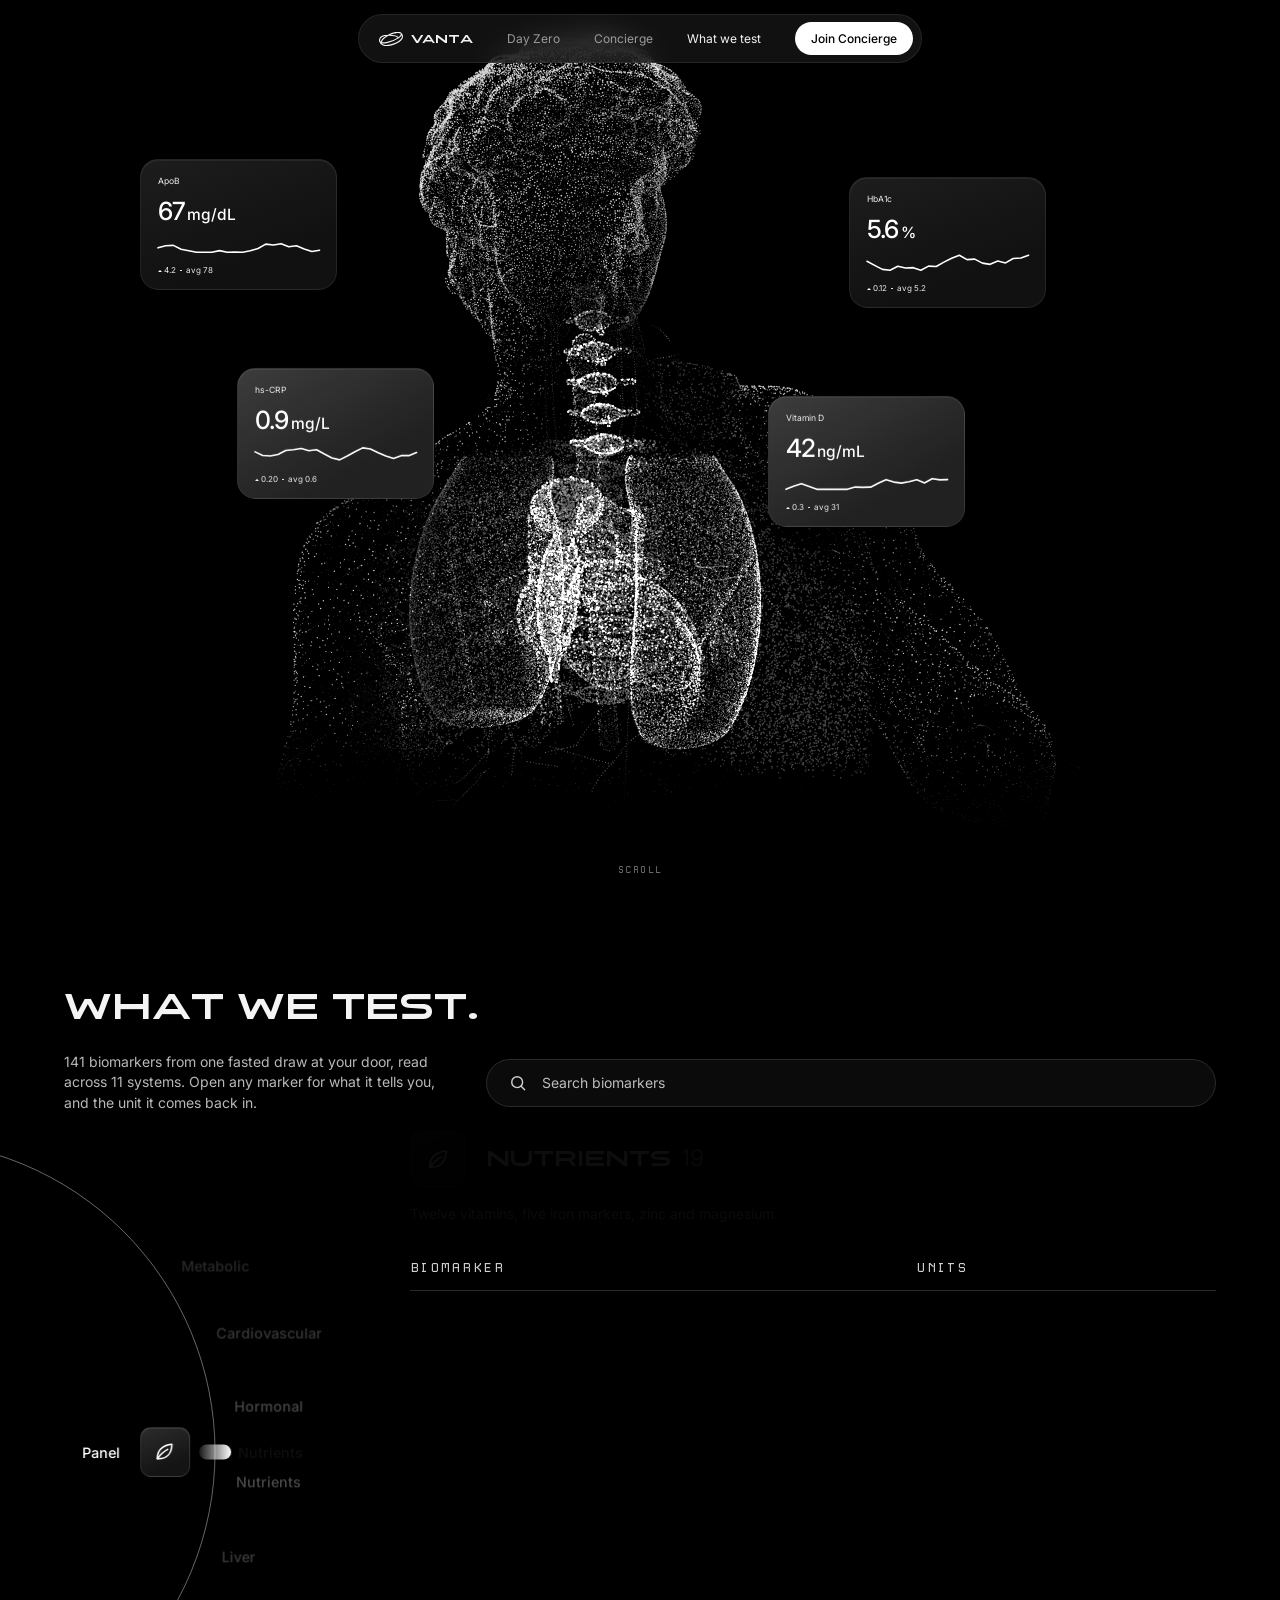
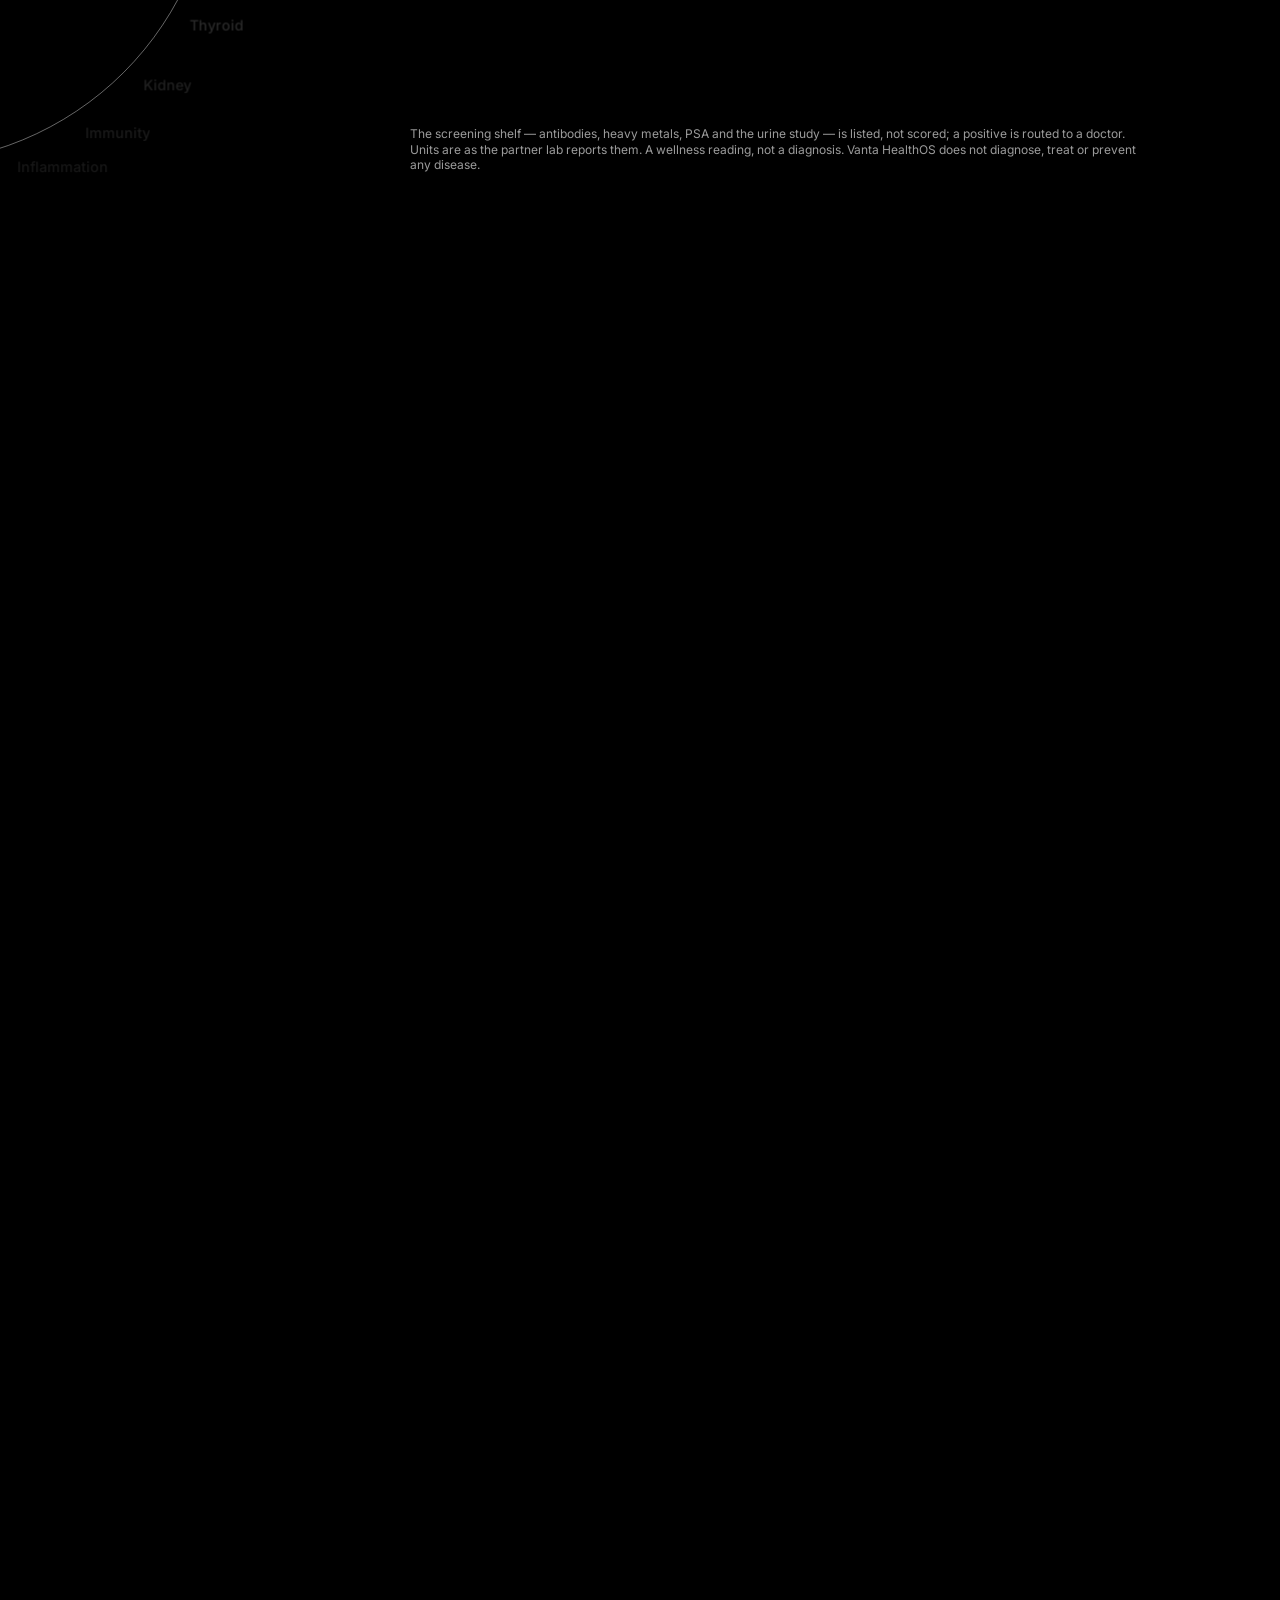
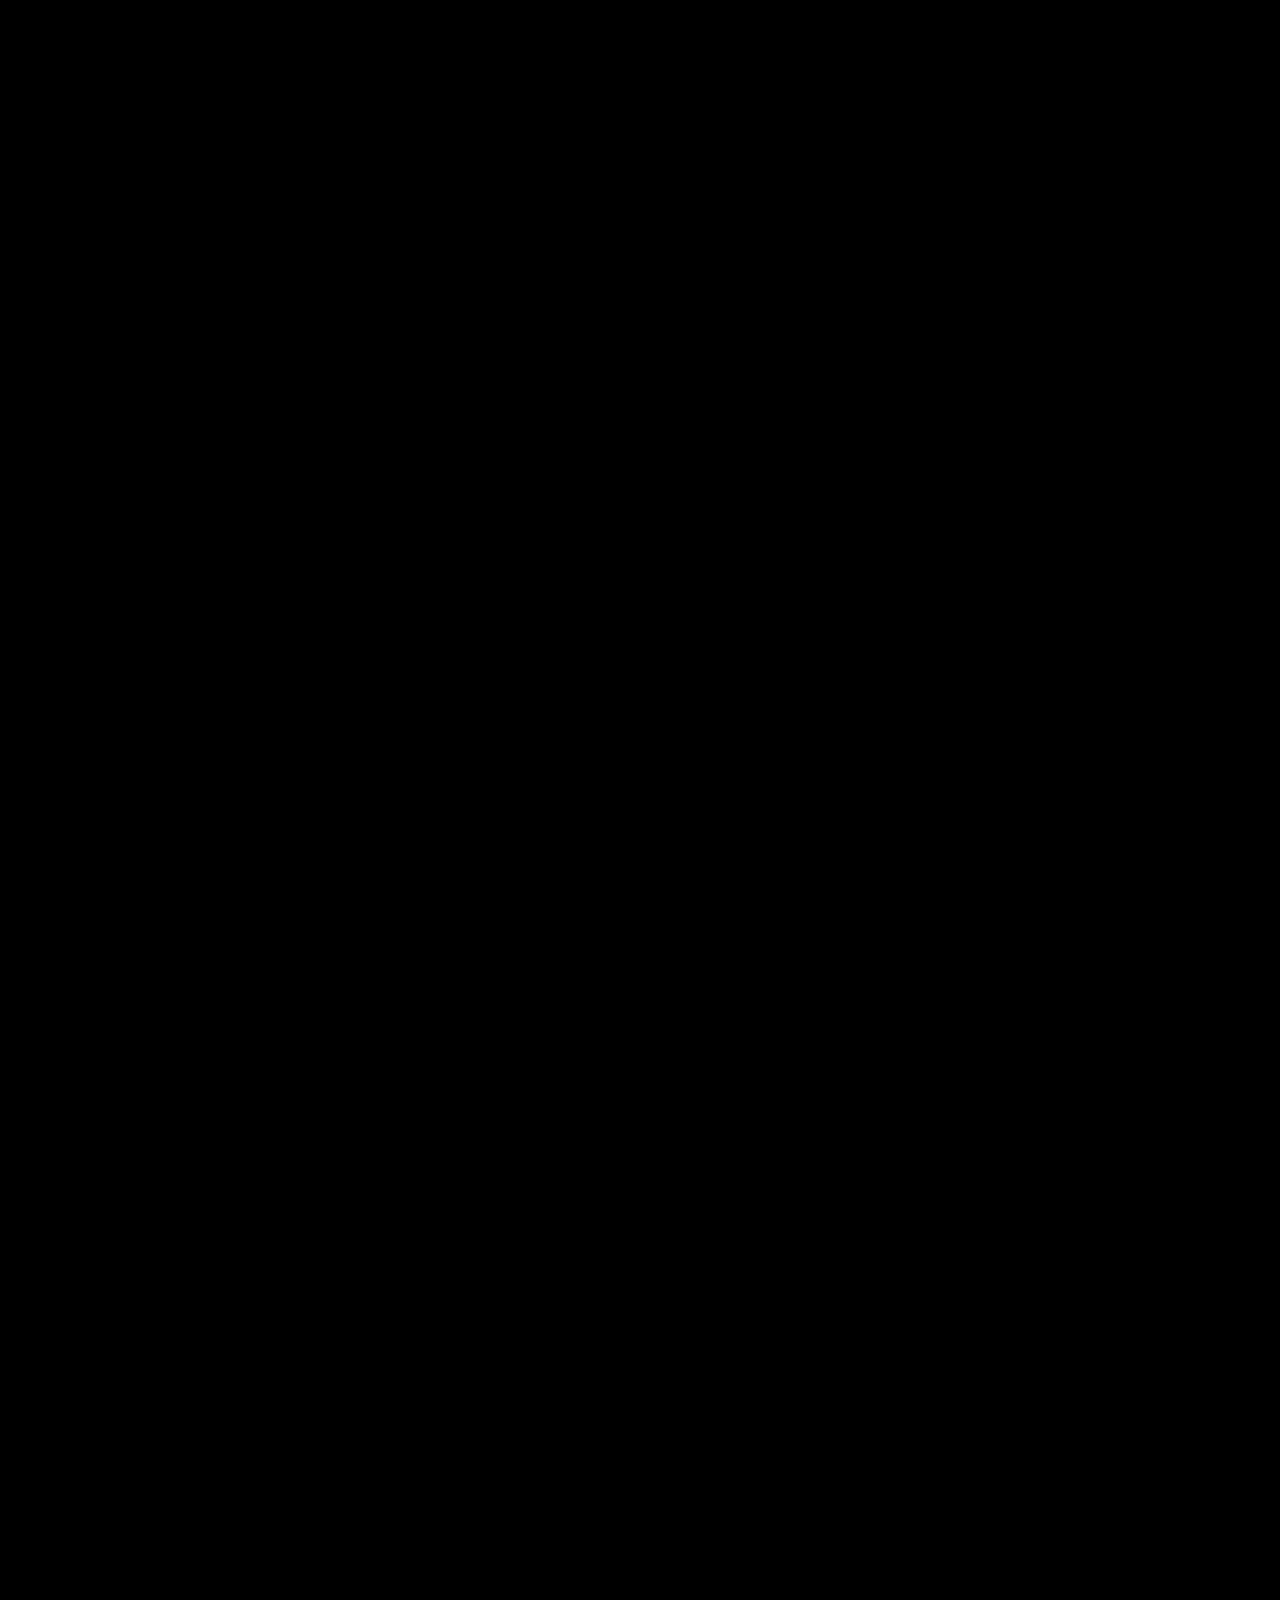
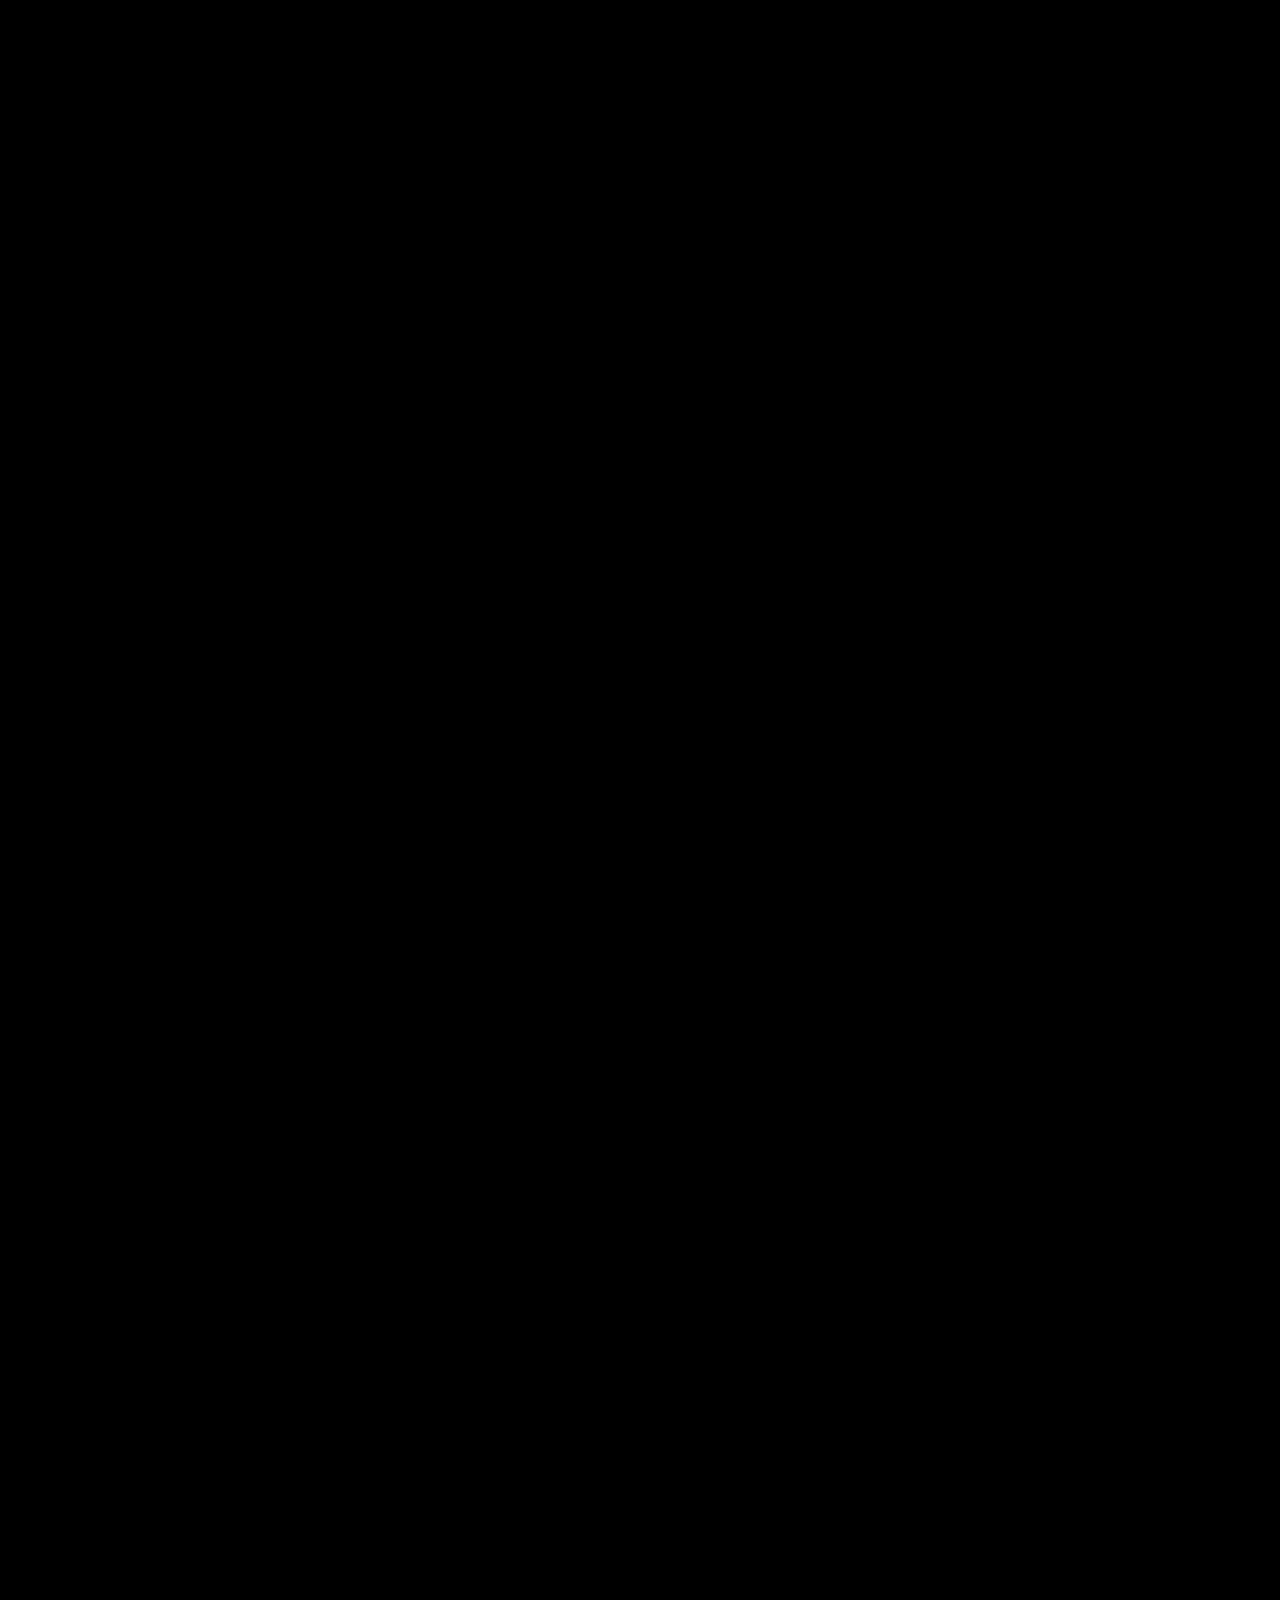
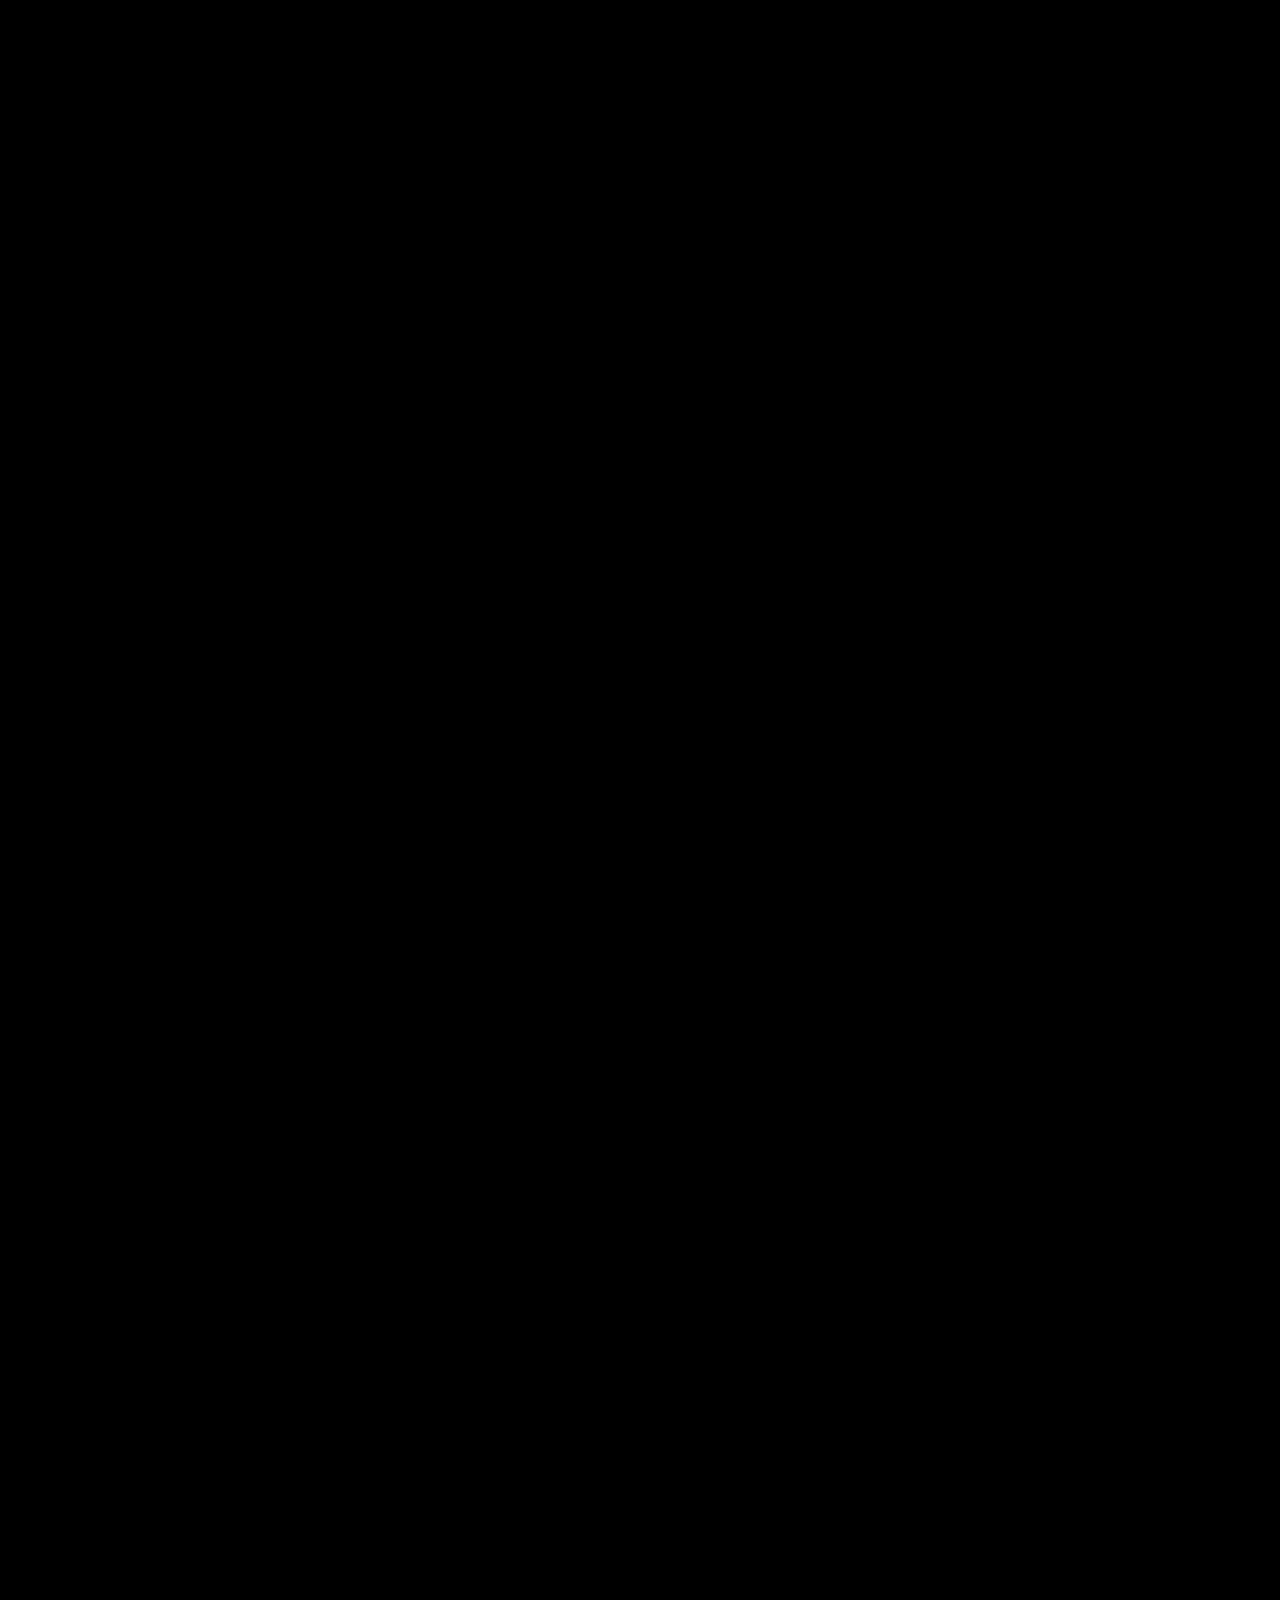
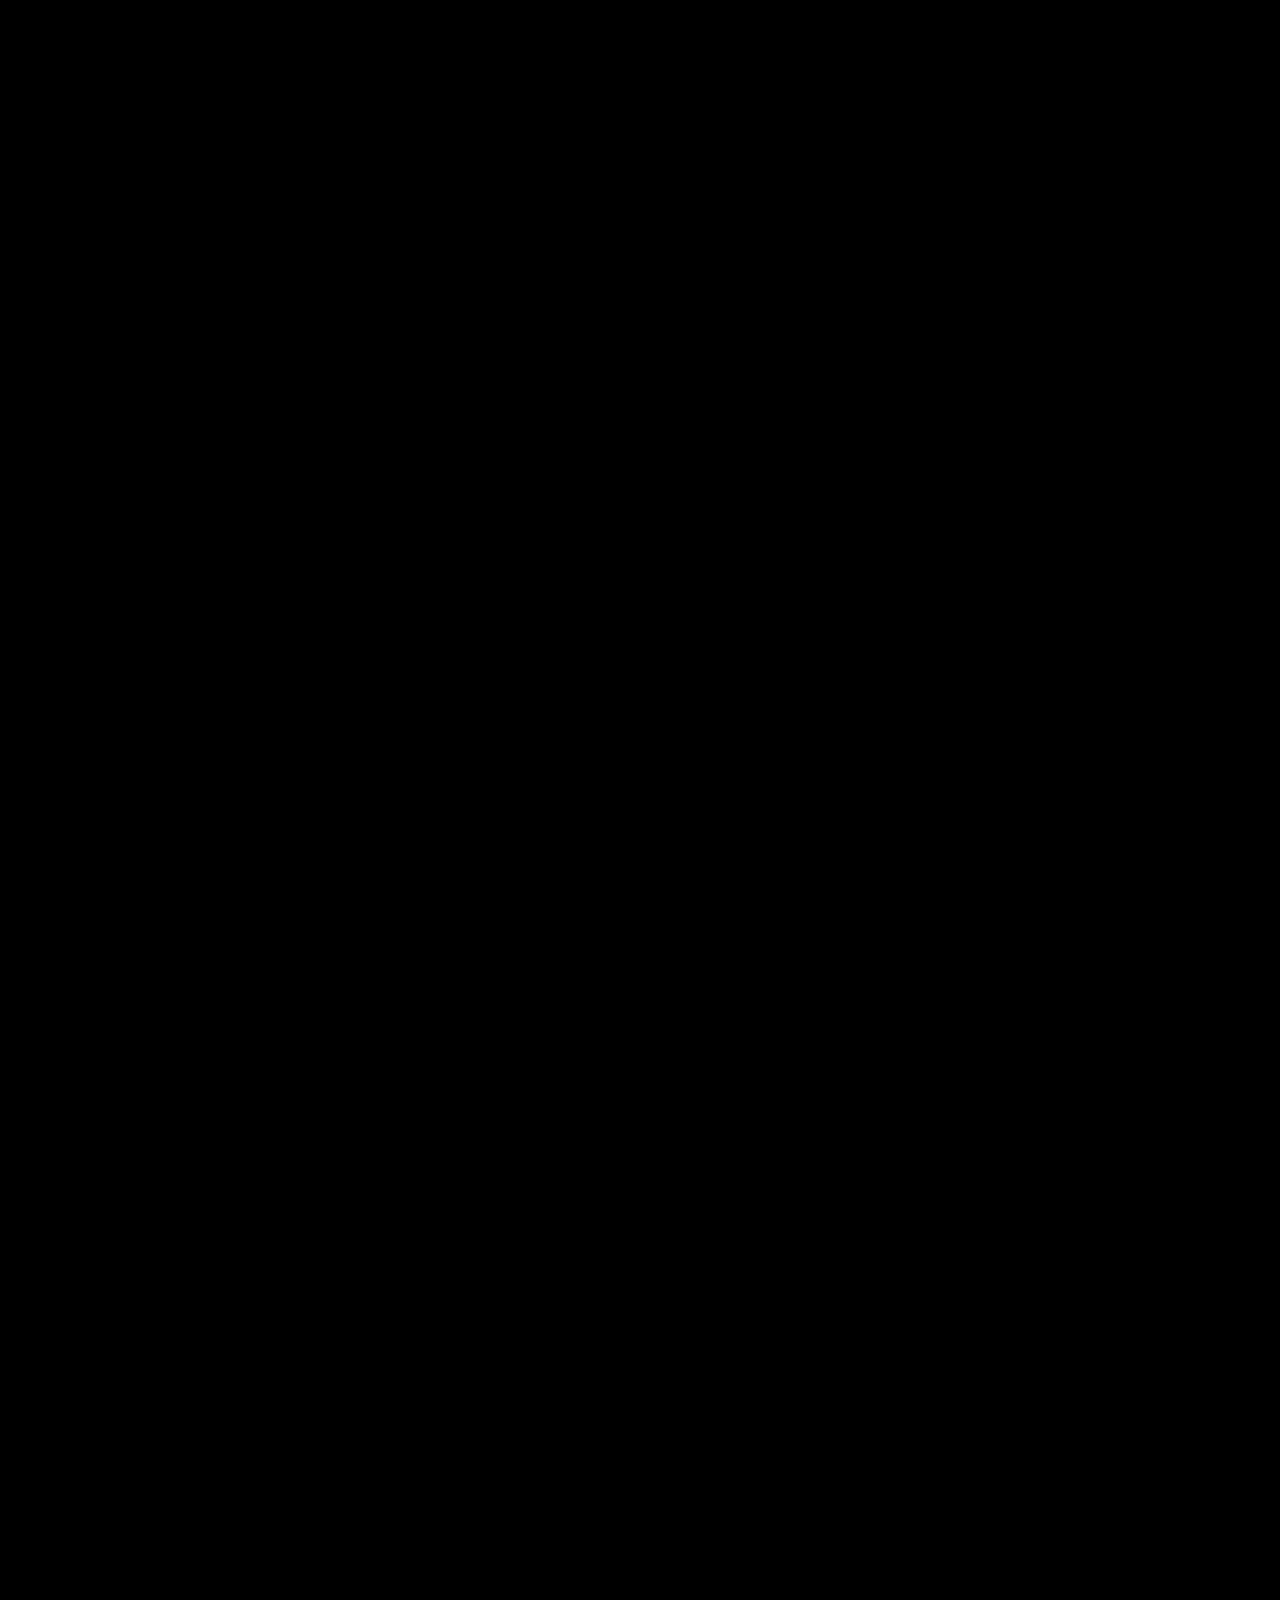
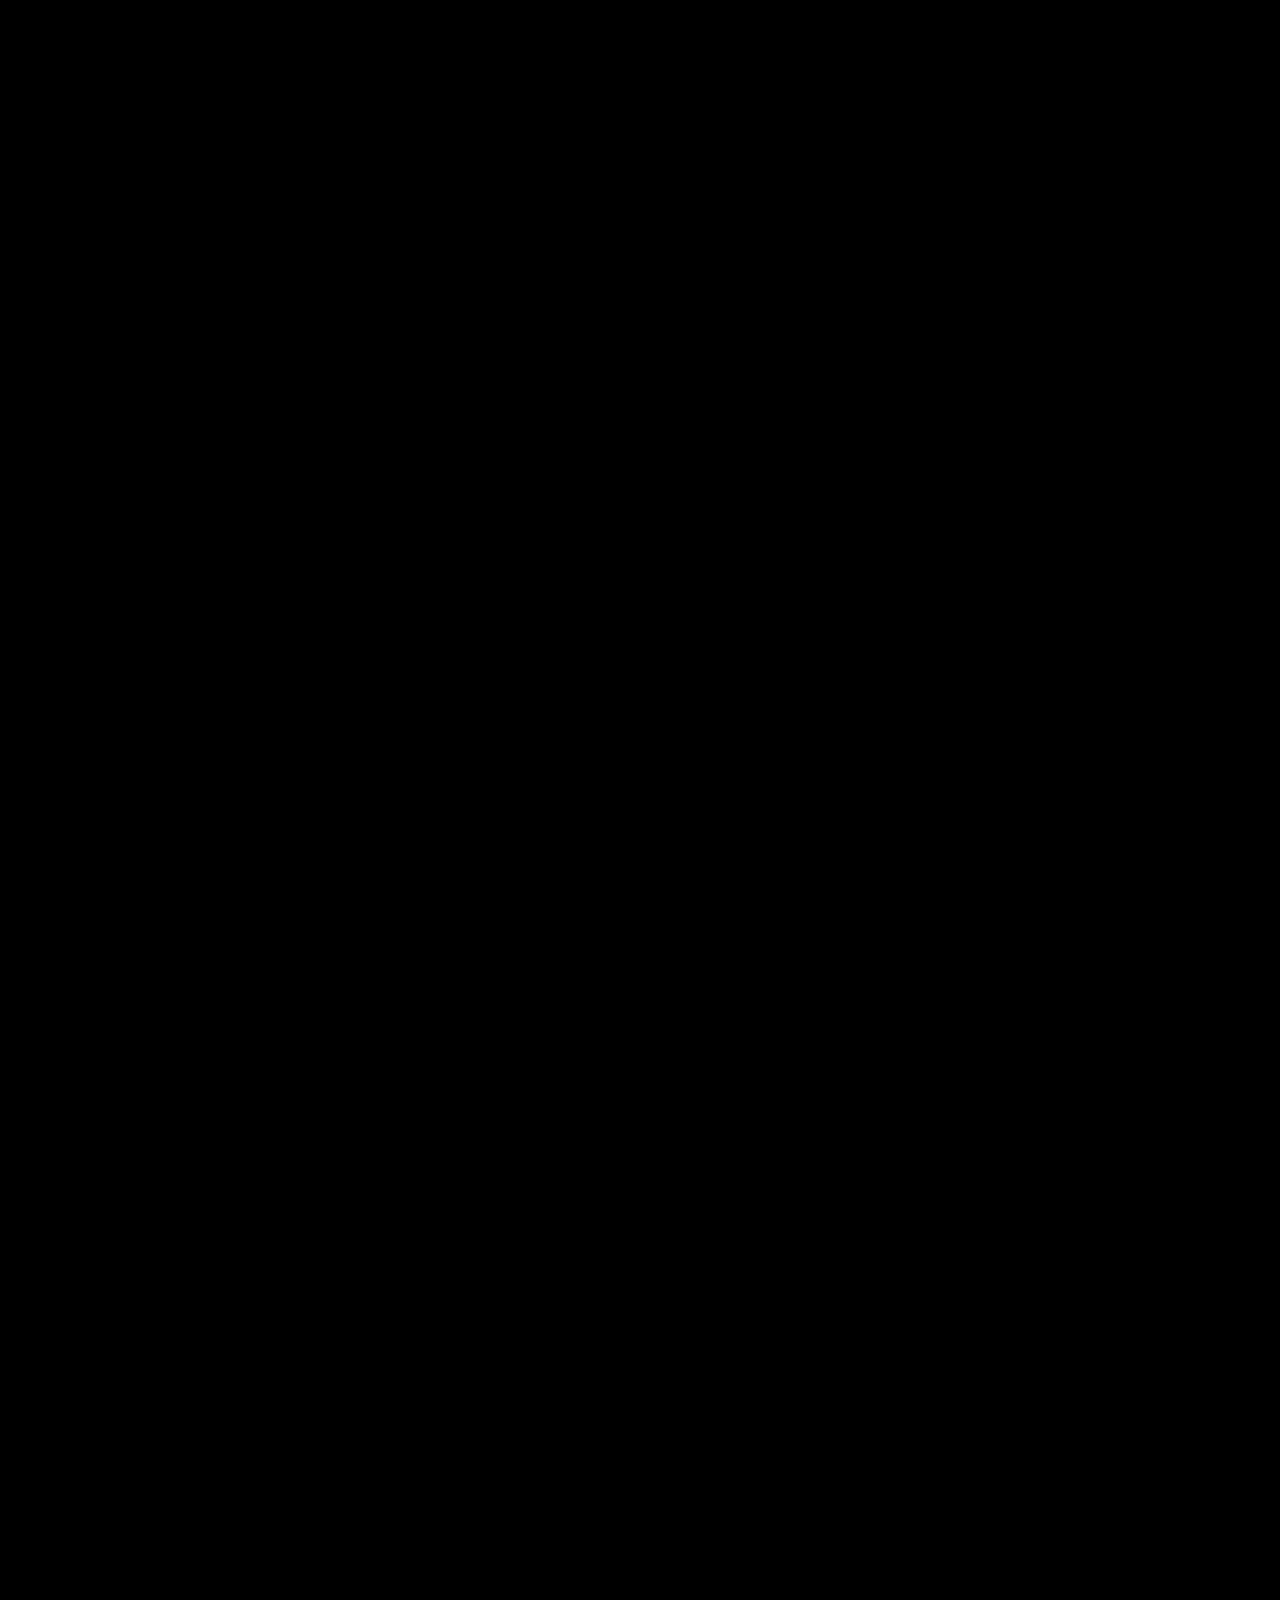
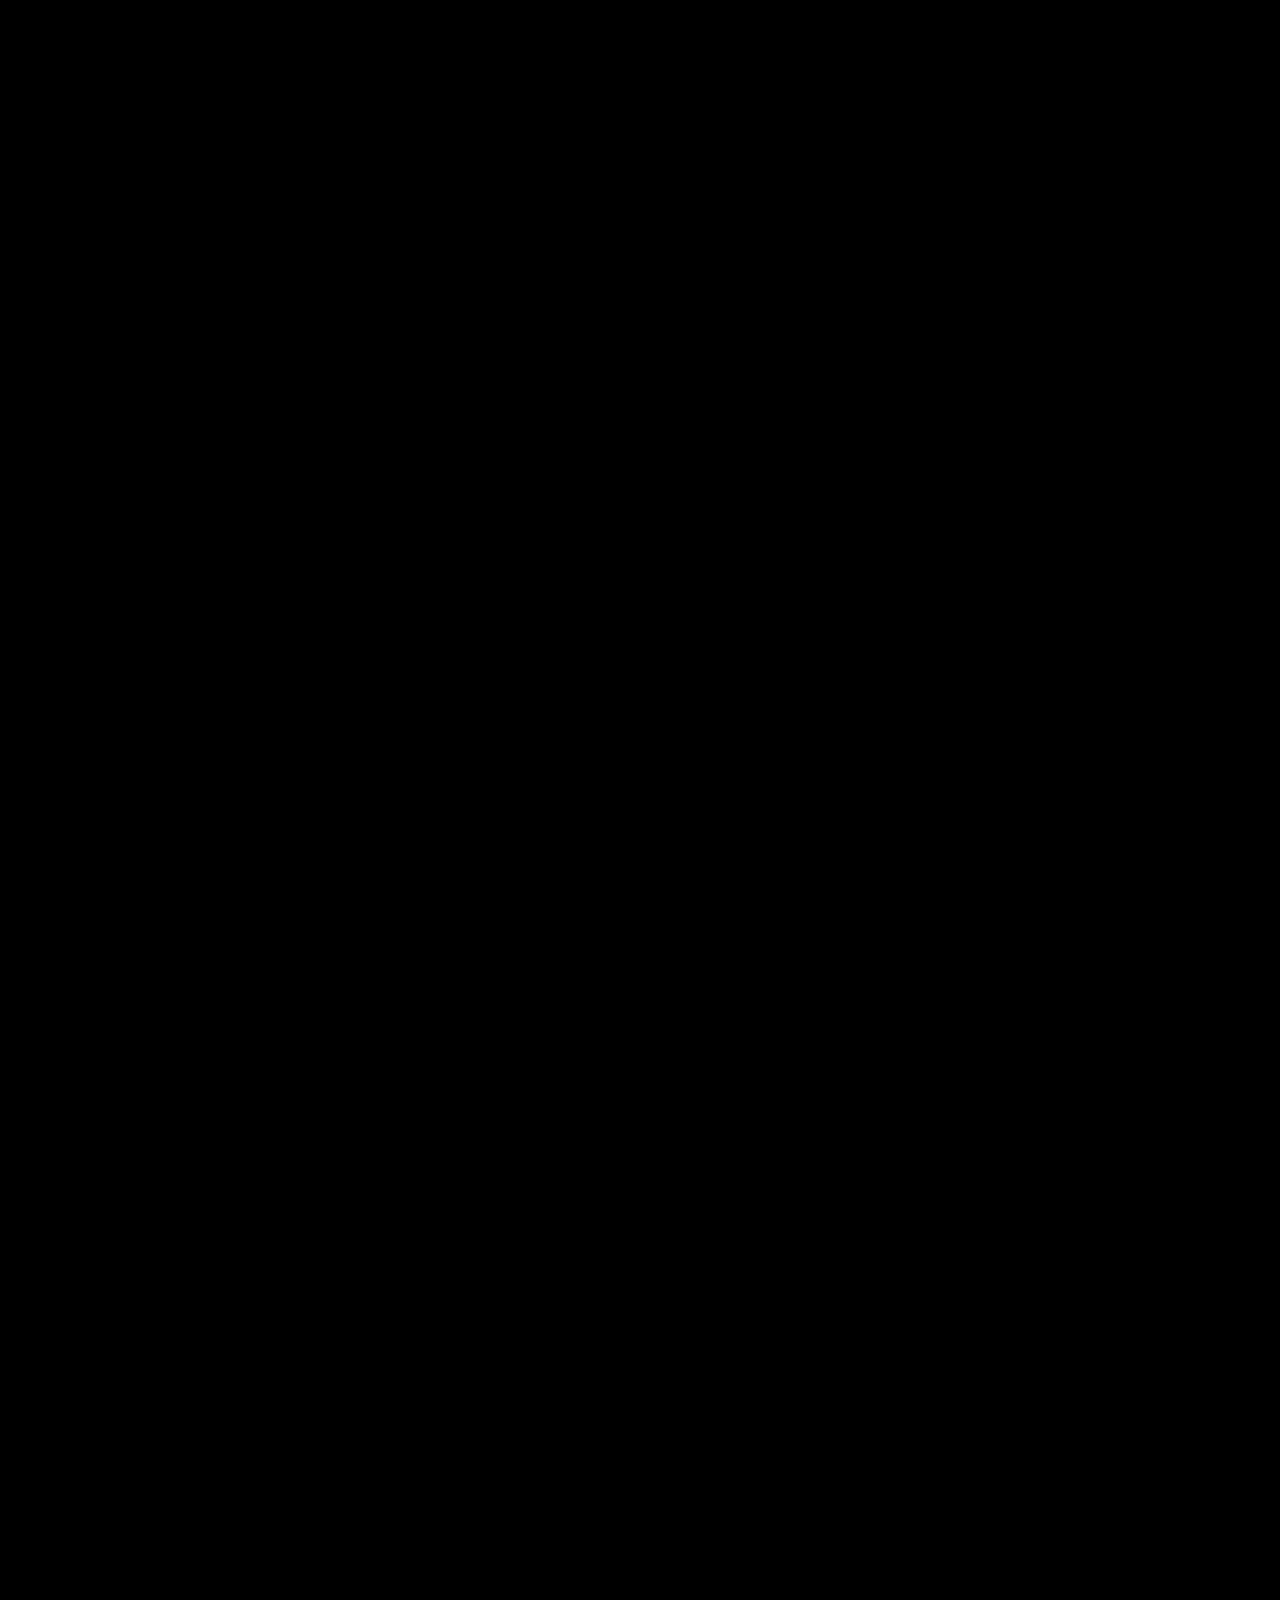
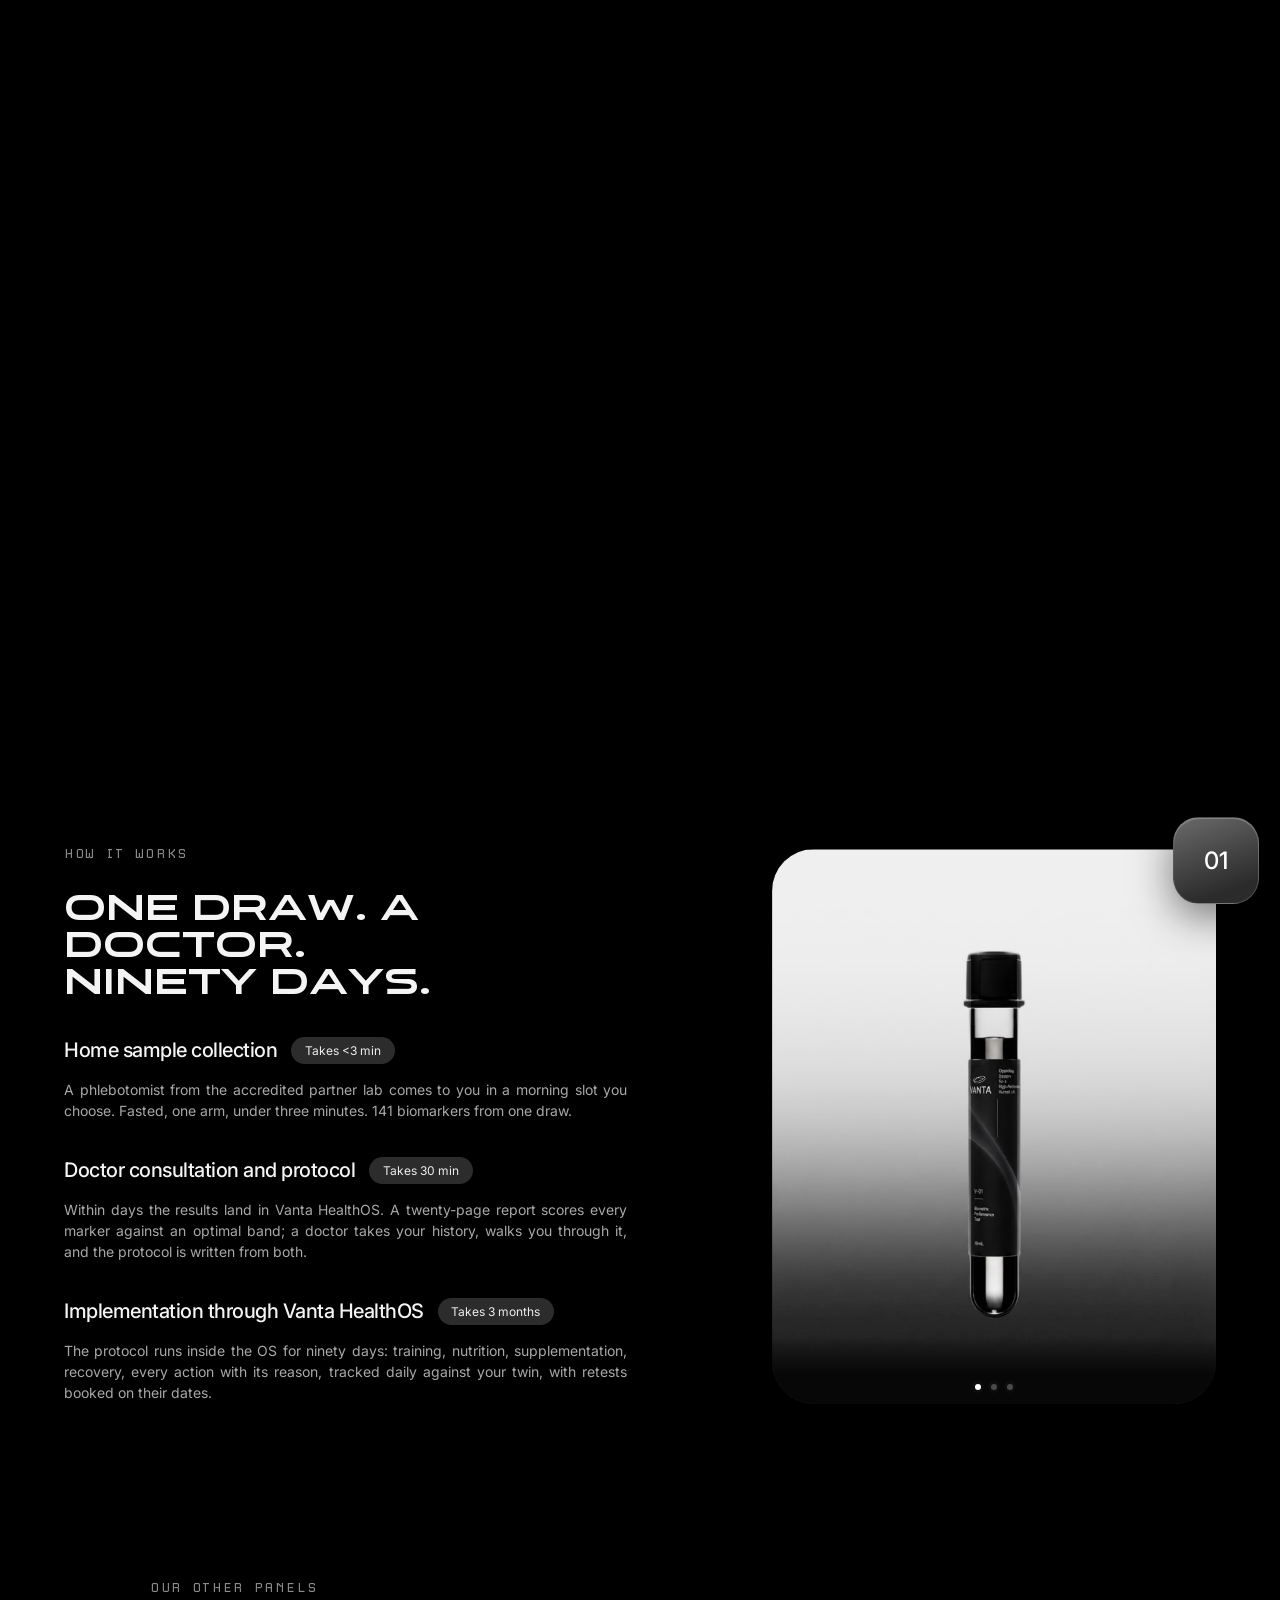
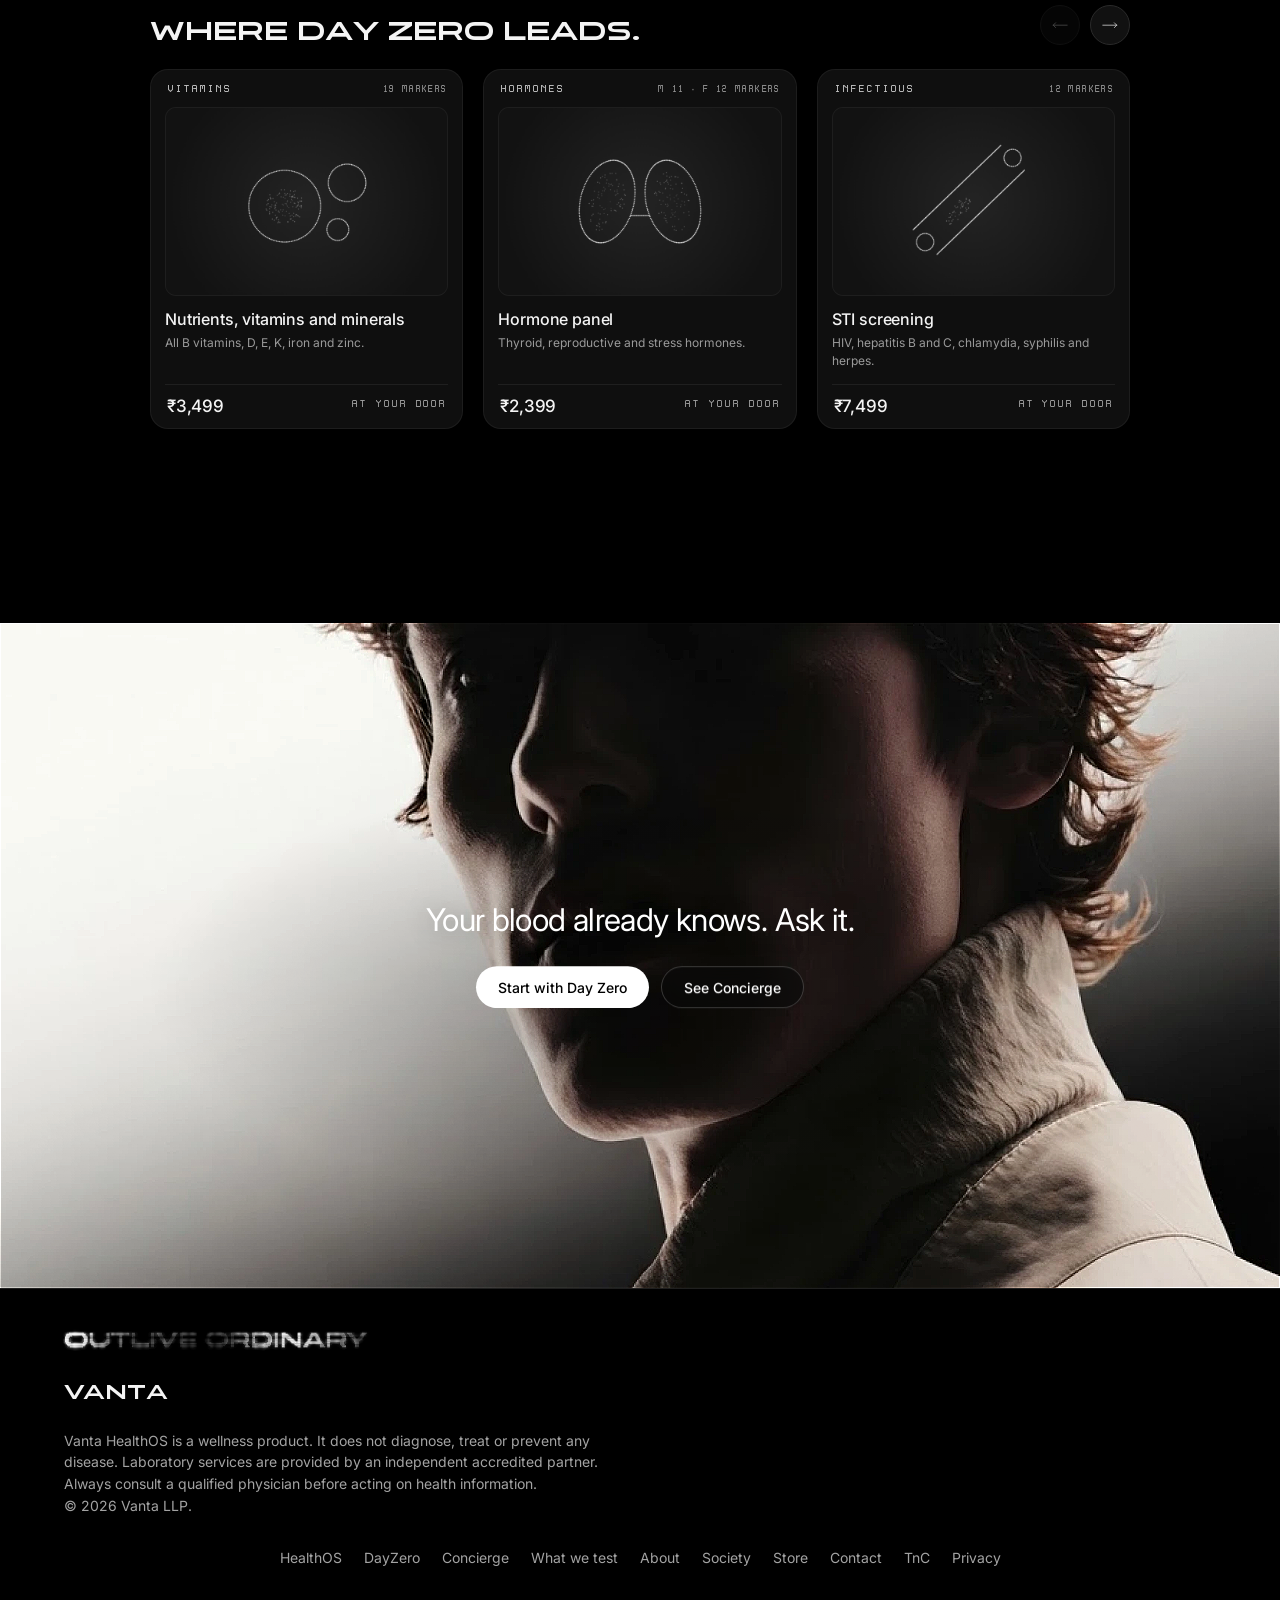
==== commit 6d835ea8: "Phones: title strip locks on the system you drag to; the ball is a draggable handle along the line C" ====
--- a/what-we-test.html
+++ b/what-we-test.html
@@ -543,6 +543,14 @@
 
   /* phones: the title strip can be dragged sideways */
   @media (max-width: 900px) { .wheel { pointer-events: auto; touch-action: pan-y; cursor: grab; -webkit-user-select: none; user-select: none; } .wheel:active { cursor: grabbing; } }
+
+  /* phones: the ball is a draggable handle on the line */
+  @media (max-width: 900px) {
+    .hline { pointer-events: auto; cursor: pointer; } .hline::after { content: ""; position: absolute; left: 0; right: 0; top: -14px; bottom: -14px; }
+    .hdot { left: 3%; top: 5px; width: 14px; height: 14px; margin-left: -7px; pointer-events: auto; touch-action: none; cursor: grab; box-shadow: 0 0 0 4px rgba(255,255,255,.08); transition: box-shadow .2s, transform .2s; }
+    .hdot::after { content: ""; position: absolute; inset: -16px; }
+    .hdot.grab { cursor: grabbing; transform: scale(1.25); box-shadow: 0 0 0 7px rgba(255,255,255,.14); }
+  }
 </style>
 </head>
 <body>
@@ -647,8 +655,8 @@
 </footer>
 <script src="panels-data.js"></script>
 <script src="biomarkers-data.js"></script>
-<script src="david-model.js?v=mw5fstxf"></script>
-<script src="organs-model.js?v=mw5fstxf"></script>
+<script src="david-model.js?v=mw5g8ogf"></script>
+<script src="organs-model.js?v=mw5g8ogf"></script>
 <script>
 (() => {
   const cv = document.getElementById('xray'), ctx = cv.getContext('2d'), reduce = matchMedia('(prefers-reduced-motion: reduce)').matches;
@@ -842,7 +850,7 @@
 
   function frame() {
     requestAnimationFrame(frame); if (!vis) return;
-    fromScroll(); if (free && searchW != null) wTarget = searchW; wBase = wTarget; wTarget = clamp(wBase + dragW, 0, N - 1); wCur += (wTarget - wCur) * (reduce ? 1 : 0.16); if (Math.abs(wTarget - wCur) < 0.0005) wCur = wTarget;
+    fromScroll(); if (free && searchW != null) wTarget = searchW; wBase = wTarget; wTarget = clamp(wBase + dragW, 0, N - 1); if (hold != null) { wTarget = hold; if (Math.abs(wBase - hold) < 0.01) hold = null; } if (scrubW != null) wTarget = scrubW; wCur += (wTarget - wCur) * (reduce || (drag && drag.moved && !drag.snapped) || (scrubW != null && !scrubSnap) ? 1 : 0.2); if (Math.abs(wTarget - wCur) < 0.0005) wCur = wTarget;
     const ai = clamp(Math.round(wCur), 0, N - 1), d = Math.abs(wCur - ai);
     if (!free && ai !== shown) render(ai);
     if (!free) { const o = listOffset(ai); inner.style.transform = 'translate3d(0,' + (-o) + 'px,0)'; const f = clamp(1 - d * 2.4); $('pIcon').parentNode.style.opacity = $('pIntro').style.opacity = list.style.opacity = f; list.style.opacity = Math.max(f, 0); }
@@ -869,7 +877,7 @@
   const hline = document.createElement('div'); hline.className = 'hline'; const hdot = document.createElement('div'); hdot.className = 'hdot'; wheel.appendChild(hline); wheel.appendChild(hdot);
   function horizFrame(ai, d) {
     const W = wheel.clientWidth, step = Math.min(96, W * 0.27), rowY = 58, tile = 46; hStep = step;
-    wheel.style.setProperty('--tile', tile + 'px');
+    wheel.style.setProperty('--tile', tile + 'px'); hdot.style.left = (W * 0.03 + clamp(wCur / (N - 1), 0, 1) * W * 0.94).toFixed(1) + 'px';
     labels.forEach((el, i) => {
       const dd = i - wCur, ad = Math.abs(dd);
       if (ad > 2.7) { el.style.opacity = 0; el.style.visibility = 'hidden'; return; }
@@ -886,13 +894,33 @@
   // the selected title sits on the arc at the wheel's middle row, next to the pill
   const placeSel = () => { selLabel.style.transform = 'translate3d(' + (G.edge + R_GAP()) + 'px,' + G.cy + 'px,0) translateY(-50%)'; };
   const _frame = frame; // keep the selected label glued to the arc
-  let justDragged = false, drag = null, dragW = 0, hStep = 90;
-  labels.forEach((el, i) => el.addEventListener('click', () => { if (justDragged) return; const p = plan[i]; if (p) scrollTo({ top: top0 + p.start + 2, behavior: 'smooth' }); }));
-  // on a phone: drag the strip sideways to move to another system (drag left for the next one); the page still scrolls up and down as usual
-  wheel.addEventListener('pointerdown', e => { if (innerWidth > 900) return; drag = { x: e.clientX, moved: false }; });
-  wheel.addEventListener('pointermove', e => { if (!drag) return; const dx = e.clientX - drag.x; if (Math.abs(dx) > 6) drag.moved = true; if (drag.moved) dragW = -dx / hStep; });
-  const endDrag = () => { if (!drag) return; if (drag.moved) { const to = clamp(Math.round(wBase + dragW), 0, N - 1), p = plan[to]; dragW = 0; justDragged = true; setTimeout(() => { justDragged = false; }, 350); if (p) scrollTo({ top: top0 + p.start + 2, behavior: 'smooth' }); } else dragW = 0; drag = null; };
-  wheel.addEventListener('pointerup', endDrag); wheel.addEventListener('pointercancel', endDrag); addEventListener('pointerup', endDrag);
+  let justDragged = false, drag = null, dragW = 0, hStep = 90, hold = null, holdT = 0;
+  const goTo = to => { to = clamp(to, 0, N - 1); const p = plan[to]; hold = to; clearTimeout(holdT); holdT = setTimeout(() => { hold = null; }, 1200); if (p) scrollTo({ top: top0 + p.start + 2, behavior: 'instant' }); };   // lock on that system now, and jump the page to its start
+  labels.forEach((el, i) => el.addEventListener('click', () => { if (justDragged) return; goTo(i); }));
+  // on a phone: drag the strip sideways. It follows the finger; the moment the finger pauses it locks onto the nearest system, and on release it stays there (a quick flick moves one system). The page still scrolls up and down as usual.
+  const snapNow = () => { if (!drag || !drag.moved) return; dragW = clamp(Math.round(wBase + dragW), 0, N - 1) - wBase; drag.snapped = true; };
+  wheel.addEventListener('pointerdown', e => { if (innerWidth > 900) return; drag = { x: e.clientX, y: e.clientY, t: performance.now(), moved: false, dead: false, snapped: false, idle: 0 }; });
+  wheel.addEventListener('pointermove', e => {
+    if (!drag || drag.dead) return; const dx = e.clientX - drag.x, dy = e.clientY - drag.y;
+    if (!drag.moved) { if (Math.abs(dy) > Math.abs(dx) && Math.abs(dy) > 8) { drag.dead = true; dragW = 0; return; } if (Math.abs(dx) > 6) drag.moved = true; }
+    if (drag.moved) { dragW = clamp(-dx / hStep, -1.6, 1.6); drag.snapped = false; clearTimeout(drag.idle); drag.idle = setTimeout(snapNow, 130); }
+  });
+  const endDrag = e => {
+    if (!drag) return; const d0 = drag; clearTimeout(d0.idle); drag = null; if (d0.dead || !d0.moved) { dragW = 0; return; }
+    const dx = ((e && e.clientX !== undefined) ? e.clientX : d0.x - dragW * hStep) - d0.x, dt = Math.max(1, performance.now() - d0.t), v = dx / dt, base = Math.round(wBase);
+    let to = clamp(Math.round(wBase + dragW), 0, N - 1);
+    if (!d0.snapped && Math.abs(dx) > 20 && Math.abs(v) > 0.45) to = clamp(base + (dx < 0 ? 1 : -1), 0, N - 1);          // a quick flick moves one system
+    justDragged = true; setTimeout(() => { justDragged = false; }, 350); dragW = 0; goTo(to);
+  };
+  wheel.addEventListener('pointerup', endDrag); wheel.addEventListener('pointercancel', endDrag);
+  // the ball on the line is a handle: drag it along the line to move through the systems (it rides along as the strip moves); let go and it settles on the nearest one
+  let scrubW = null, scrubSnap = false, scrubIdle = 0;
+  const scrubTo = e => { const r = wheel.getBoundingClientRect(); return clamp((e.clientX - r.left - r.width * 0.03) / (r.width * 0.94), 0, 1) * (N - 1); };
+  hdot.addEventListener('pointerdown', e => { if (innerWidth > 900) return; e.stopPropagation(); try { hdot.setPointerCapture(e.pointerId); } catch (_) {} scrubW = scrubTo(e); scrubSnap = false; hdot.classList.add('grab'); });
+  hdot.addEventListener('pointermove', e => { if (scrubW == null) return; scrubW = scrubTo(e); scrubSnap = false; clearTimeout(scrubIdle); scrubIdle = setTimeout(() => { if (scrubW != null) { scrubW = Math.round(scrubW); scrubSnap = true; } }, 130); });
+  const endScrub = () => { if (scrubW == null) return; clearTimeout(scrubIdle); const to = Math.round(scrubW); scrubW = null; hdot.classList.remove('grab'); justDragged = true; setTimeout(() => { justDragged = false; }, 350); goTo(to); };
+  hdot.addEventListener('pointerup', endScrub); hdot.addEventListener('pointercancel', endScrub);
+  hline.addEventListener('click', e => { if (innerWidth > 900 || justDragged) return; goTo(Math.round(scrubTo(e))); });
 
   let vis = true; new IntersectionObserver(([e]) => { vis = e.isIntersecting; }).observe(sec);
   let rt; addEventListener('resize', () => { clearTimeout(rt); rt = setTimeout(() => { measure(); placeSel(); }, 120); });
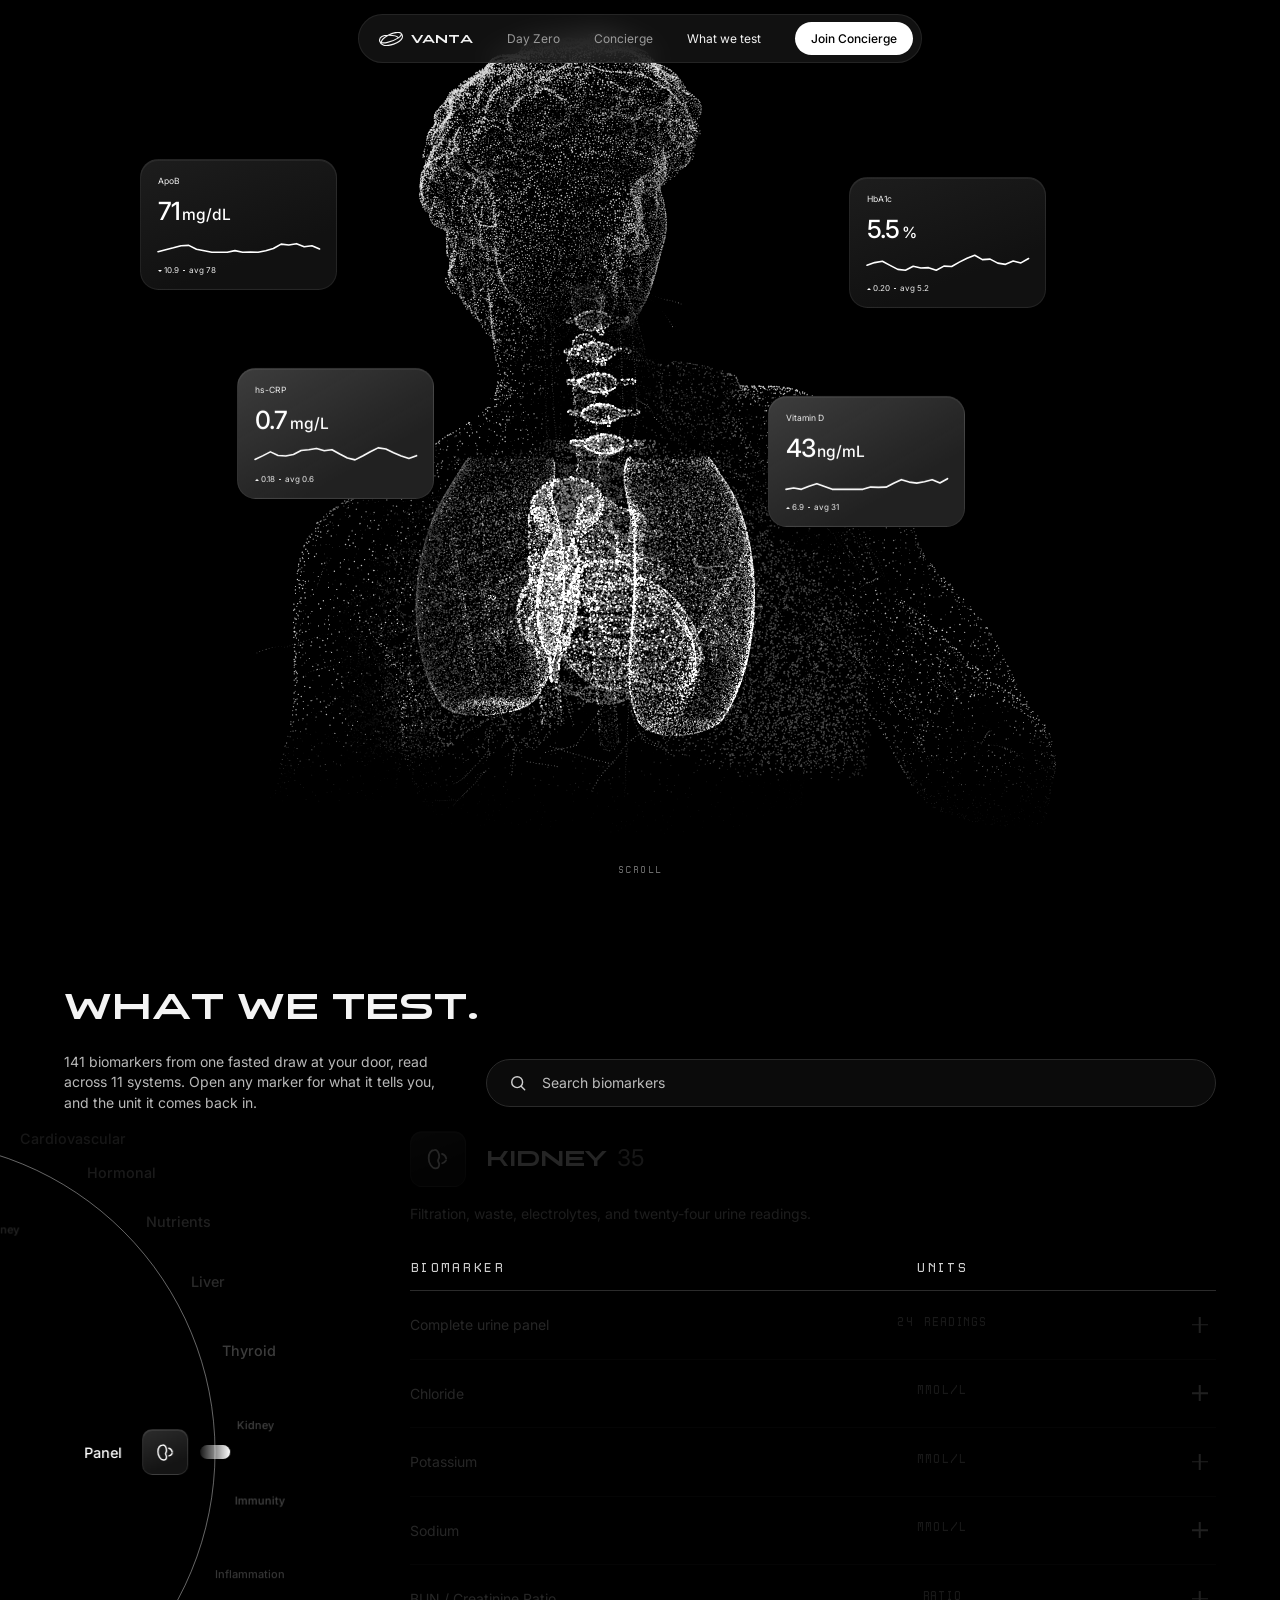
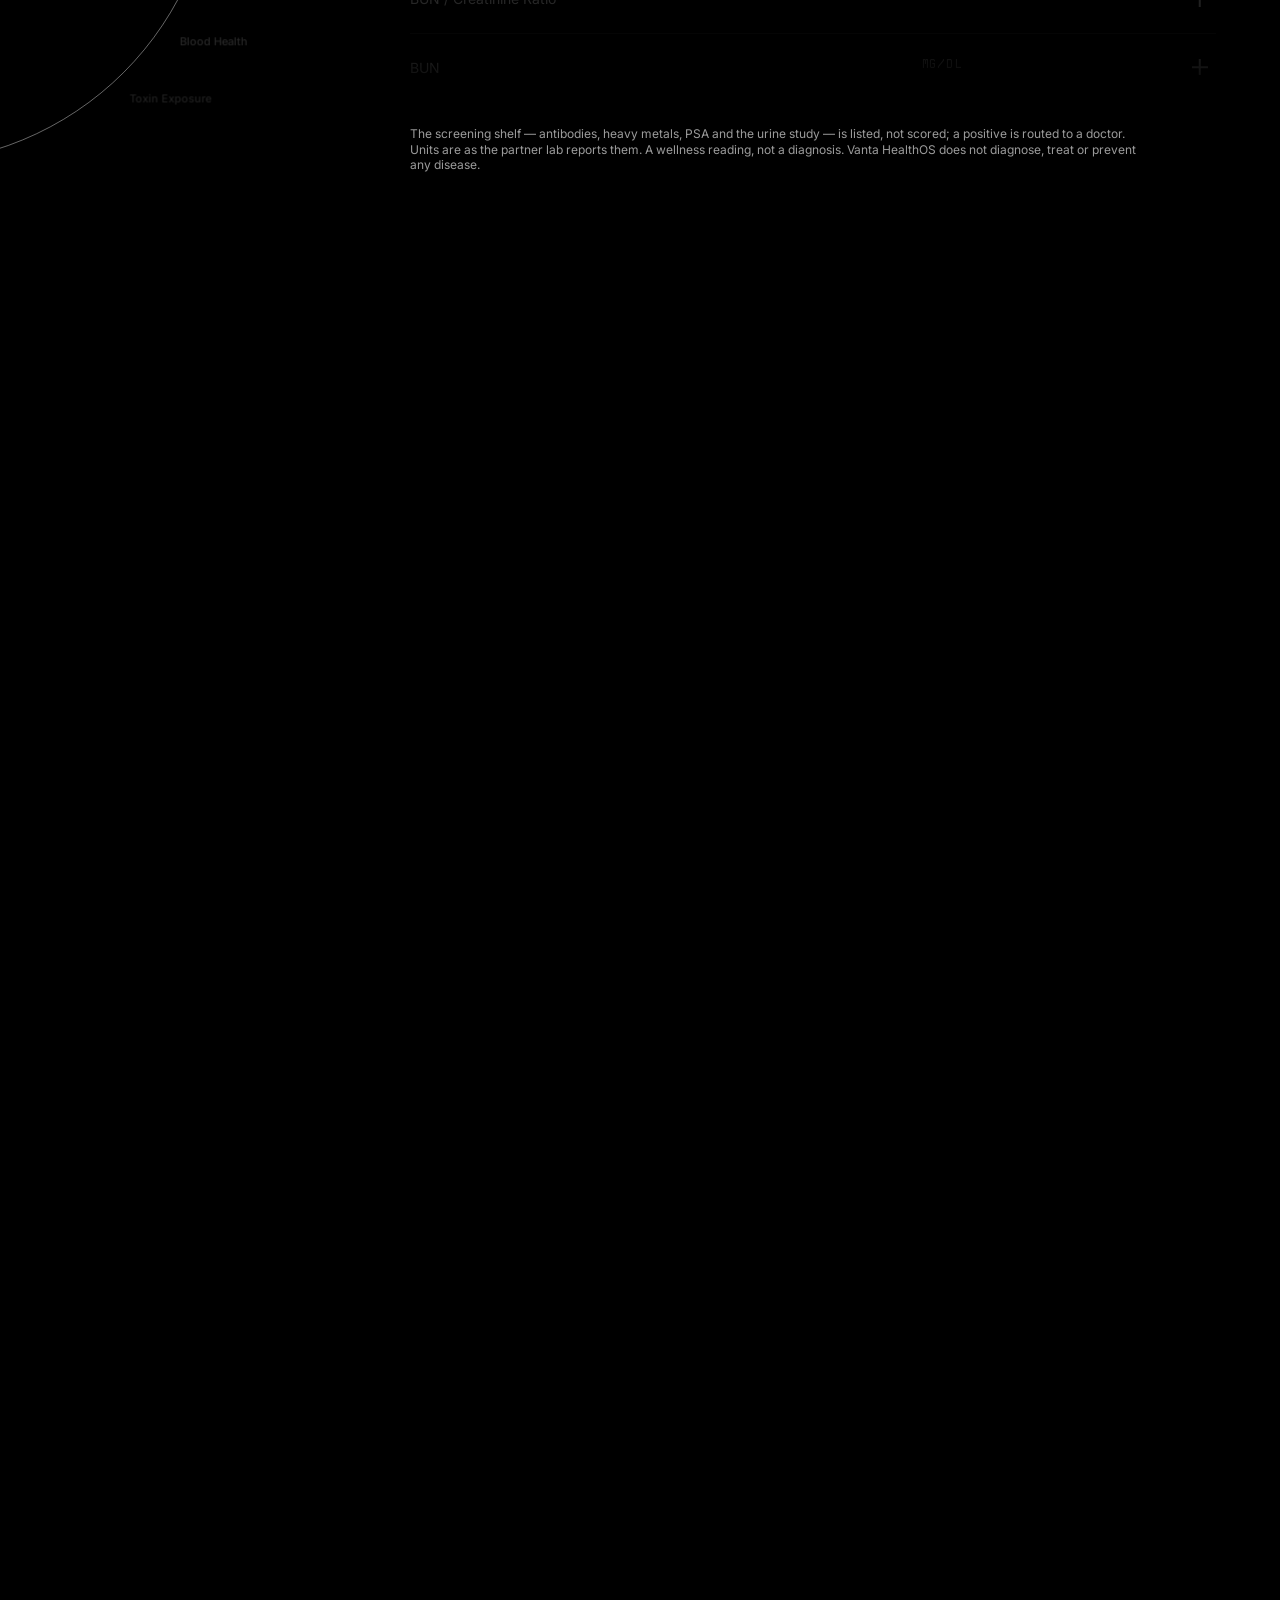
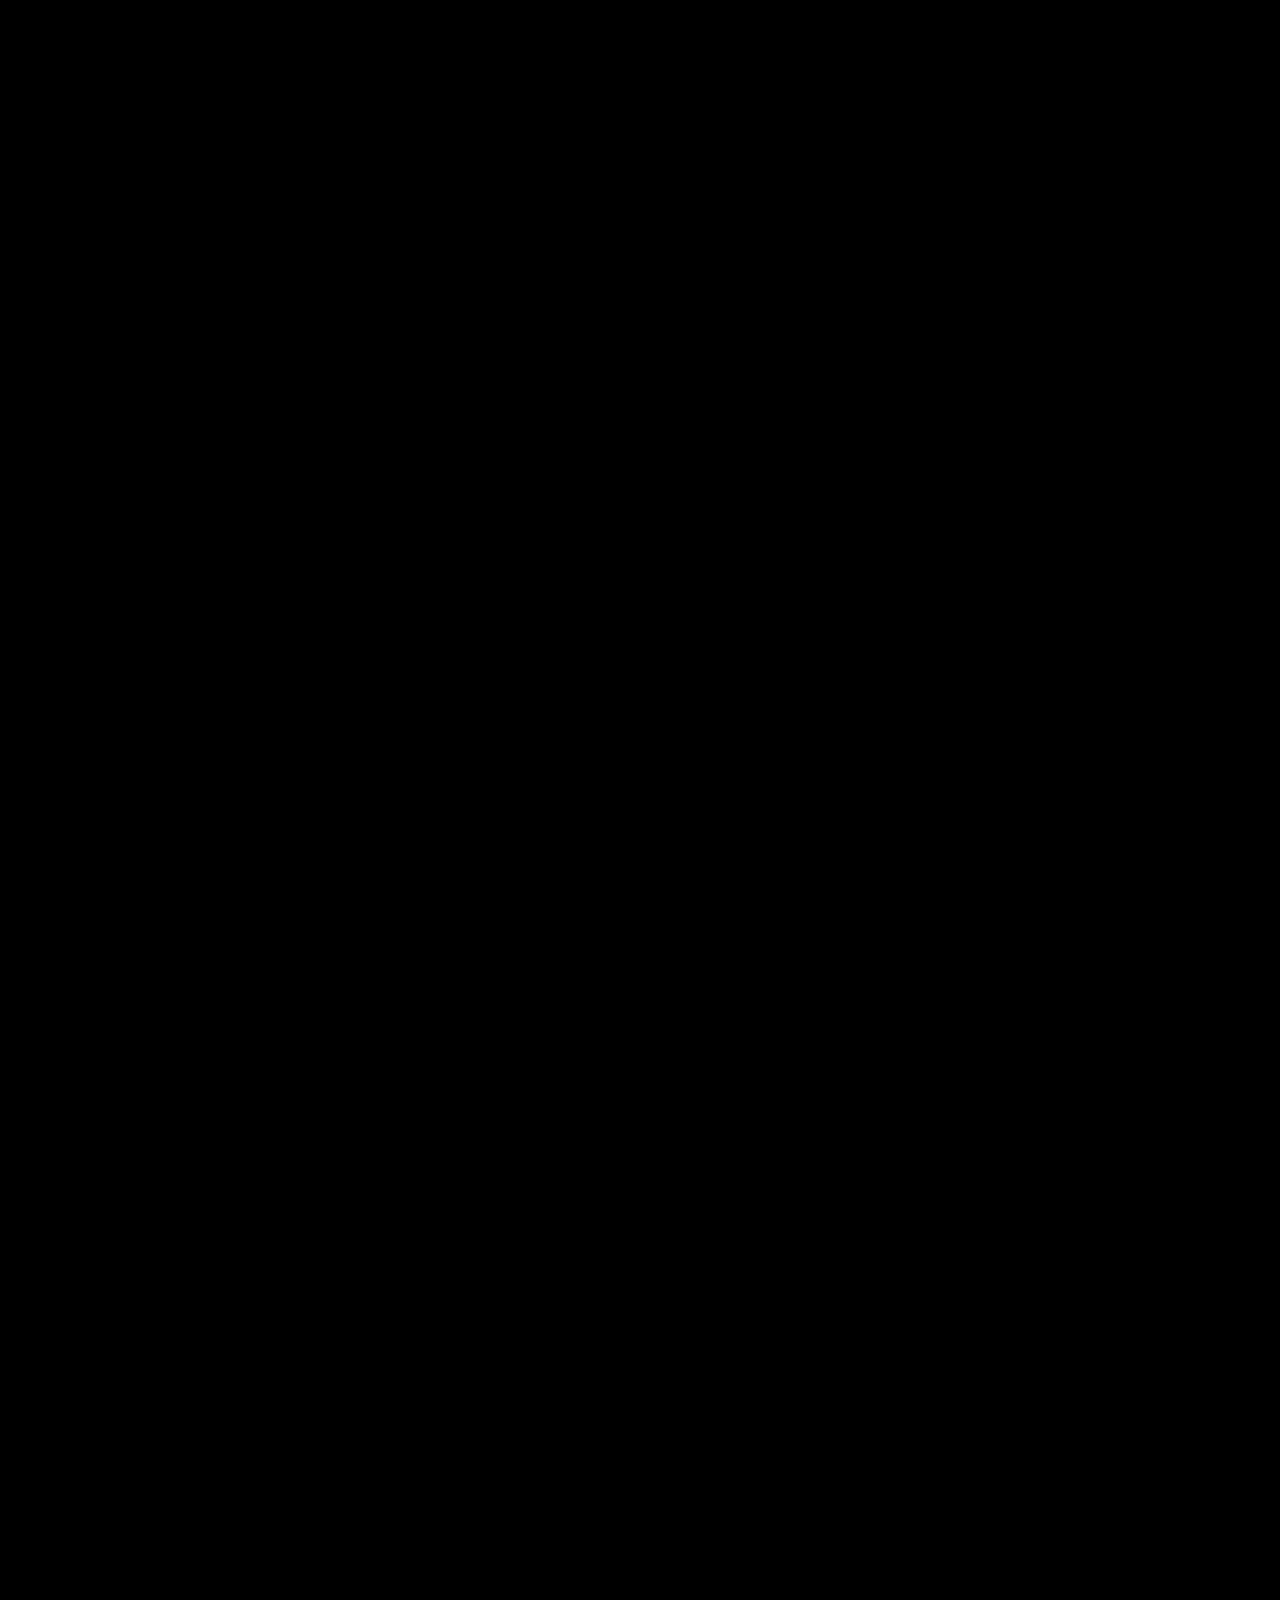
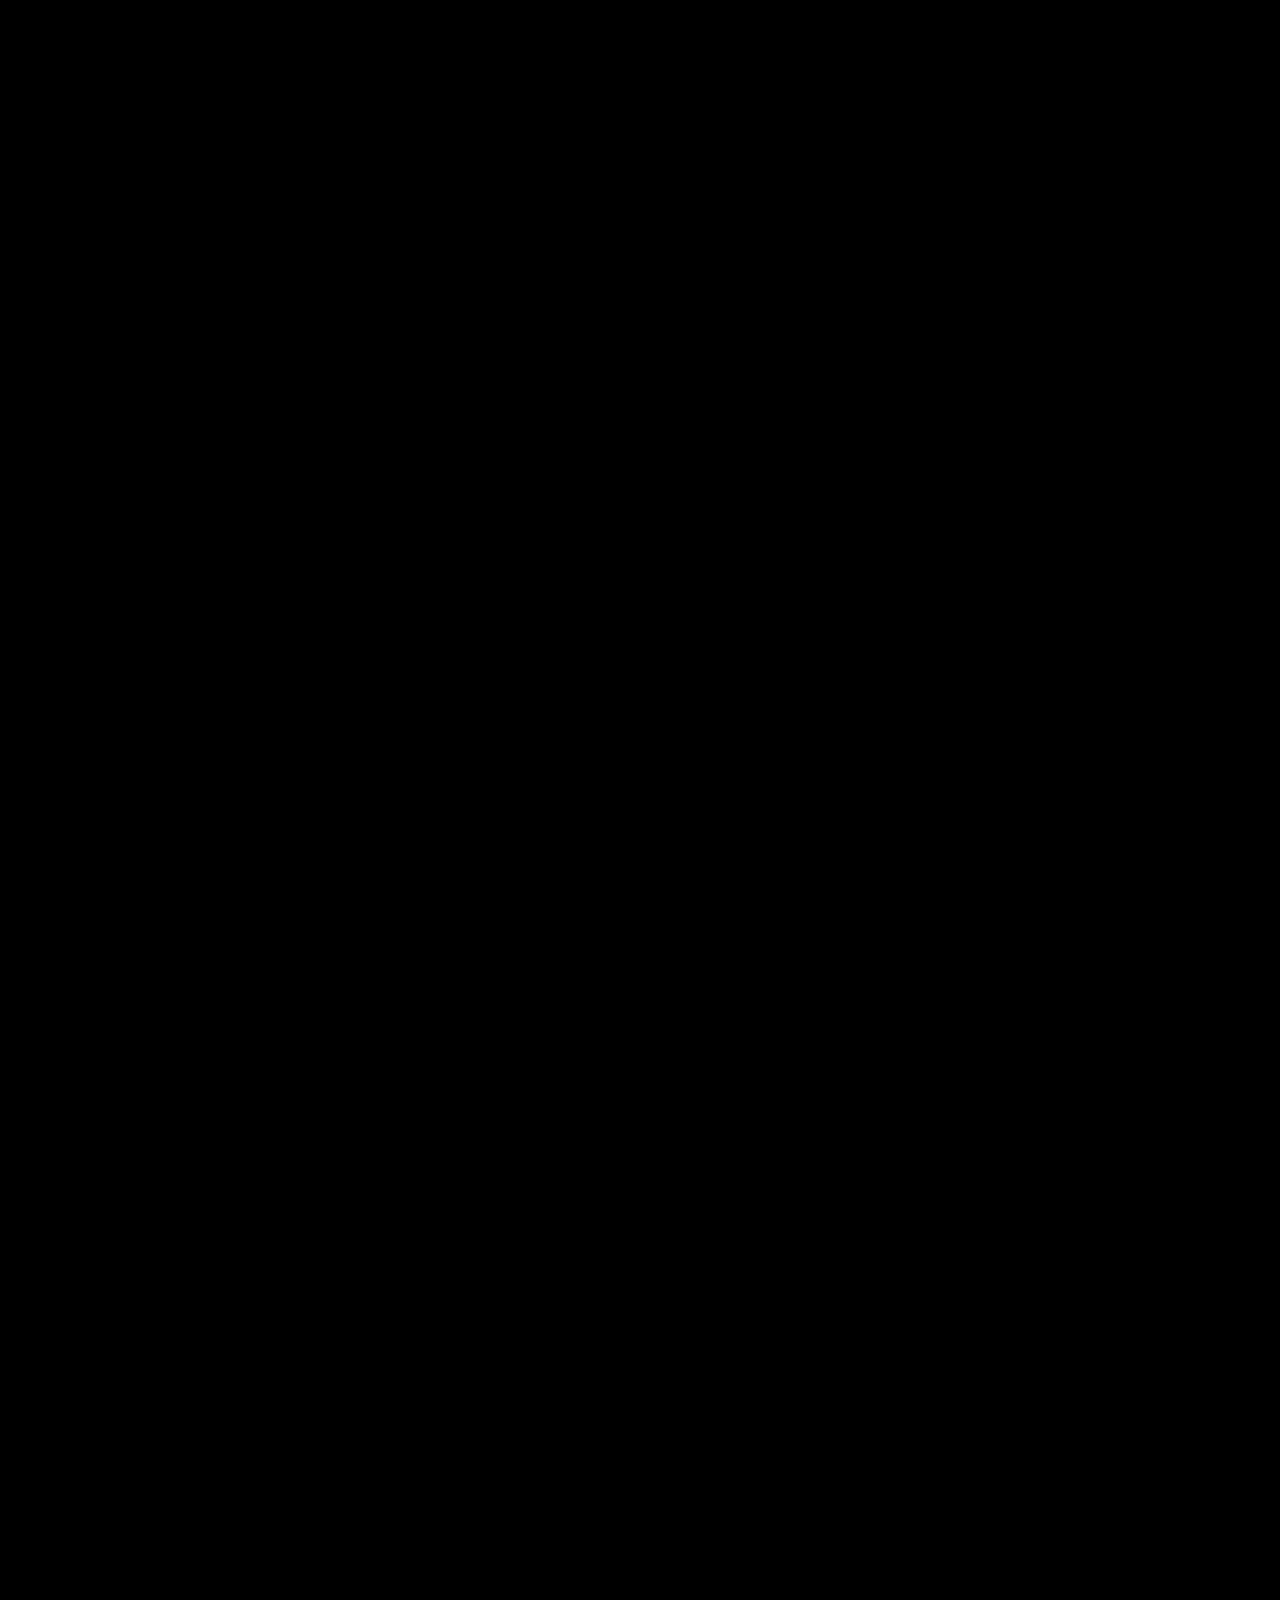
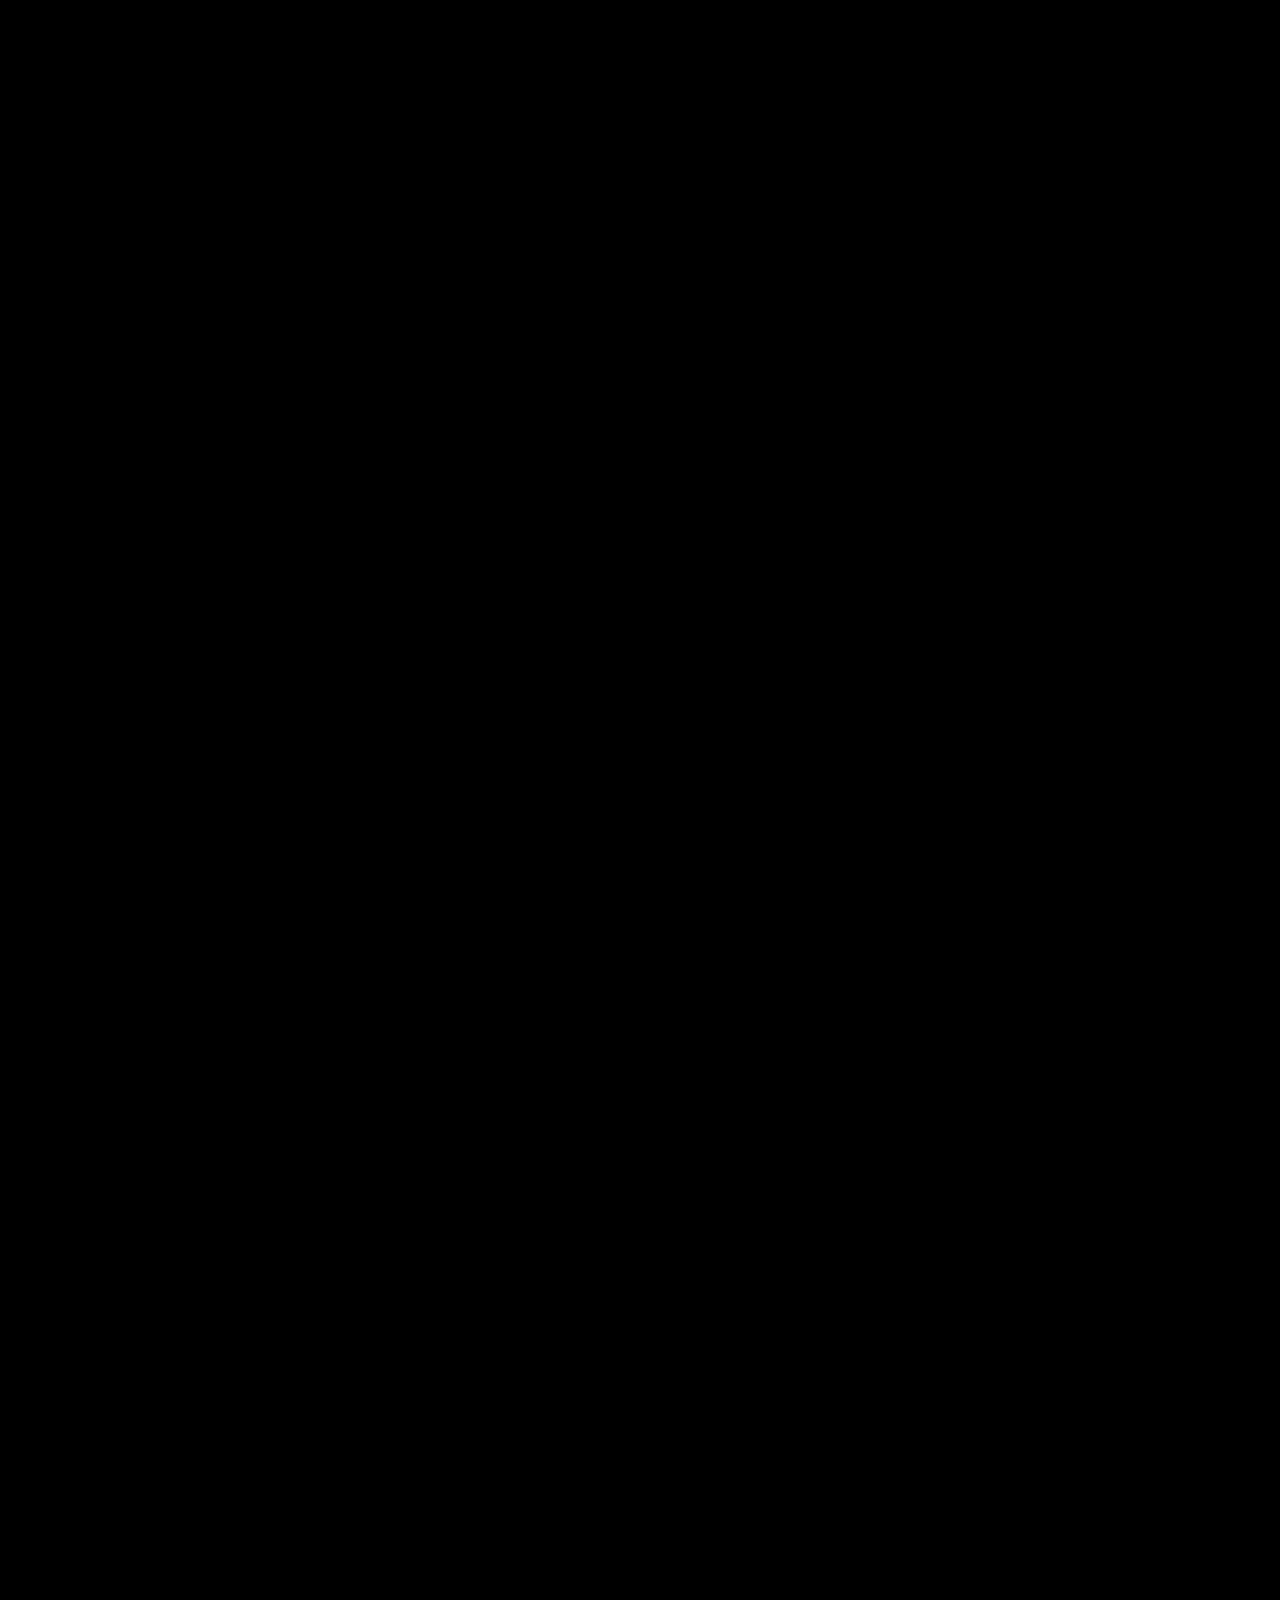
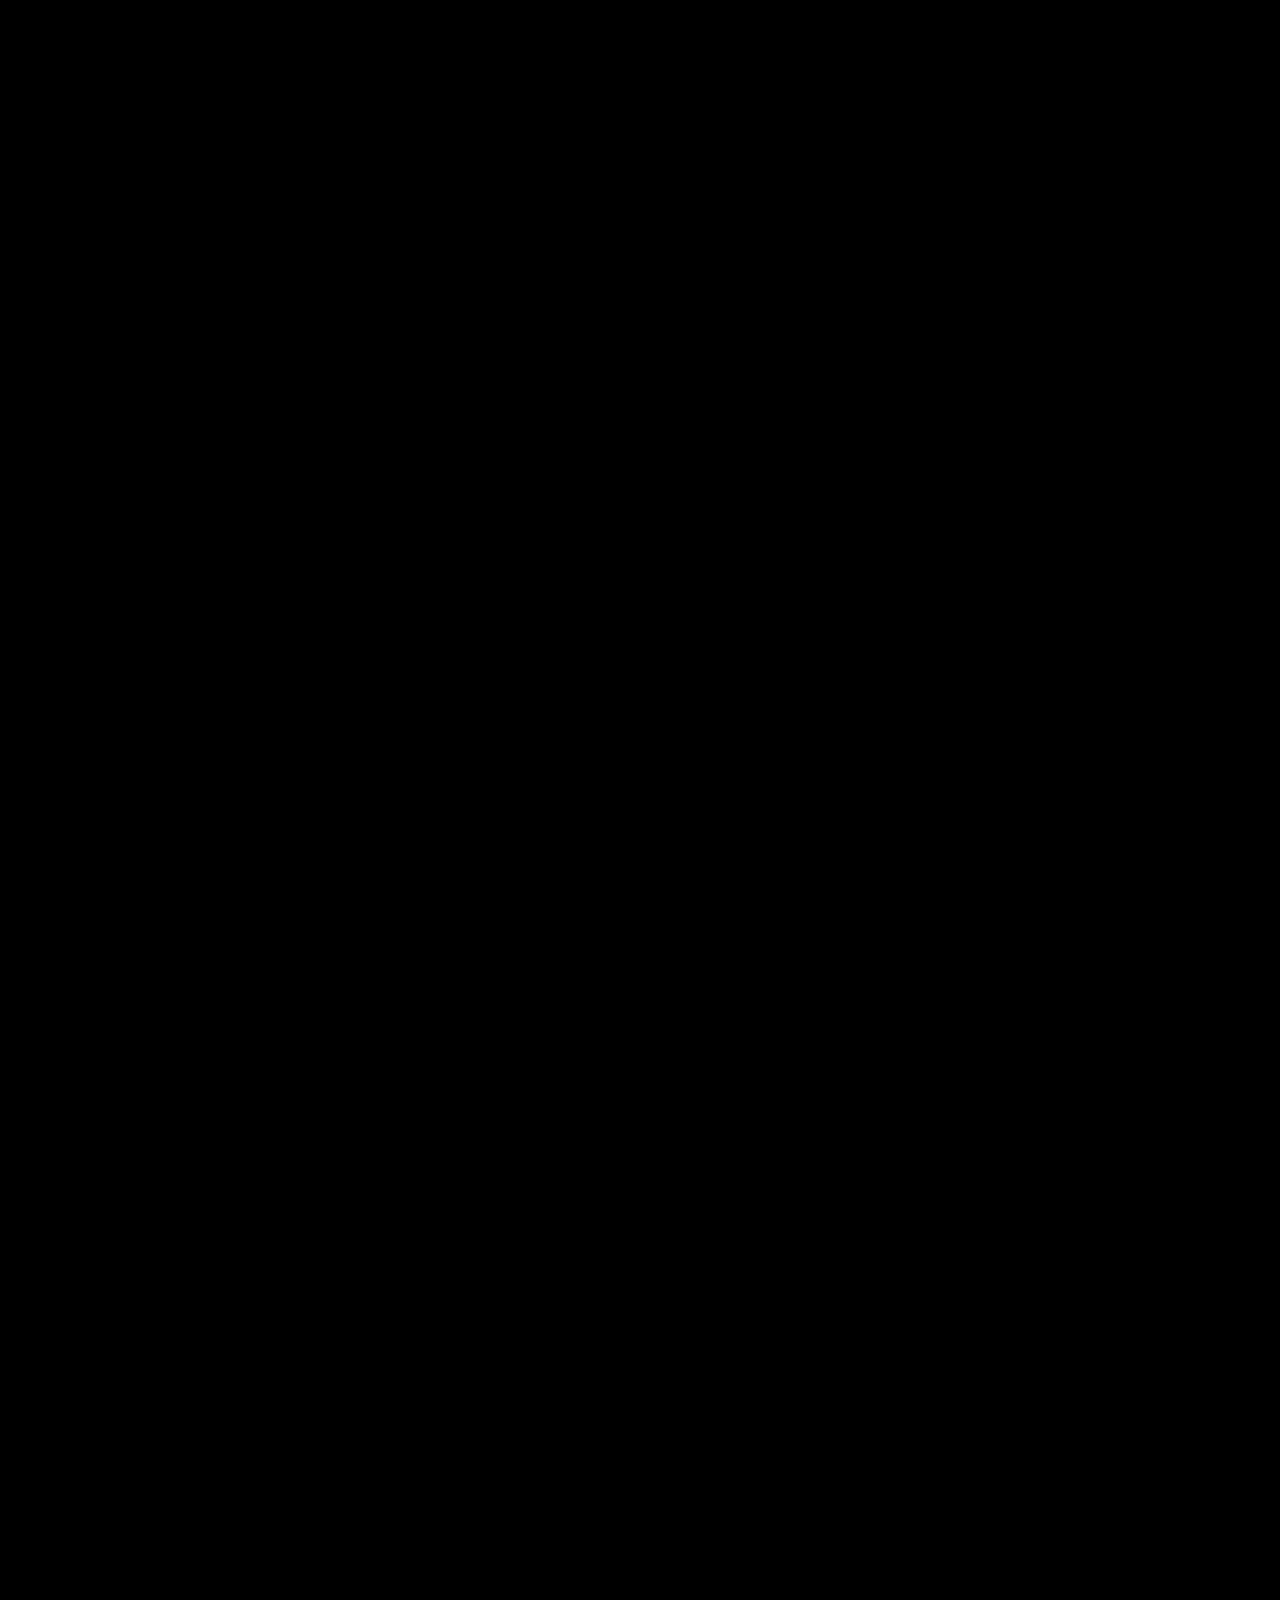
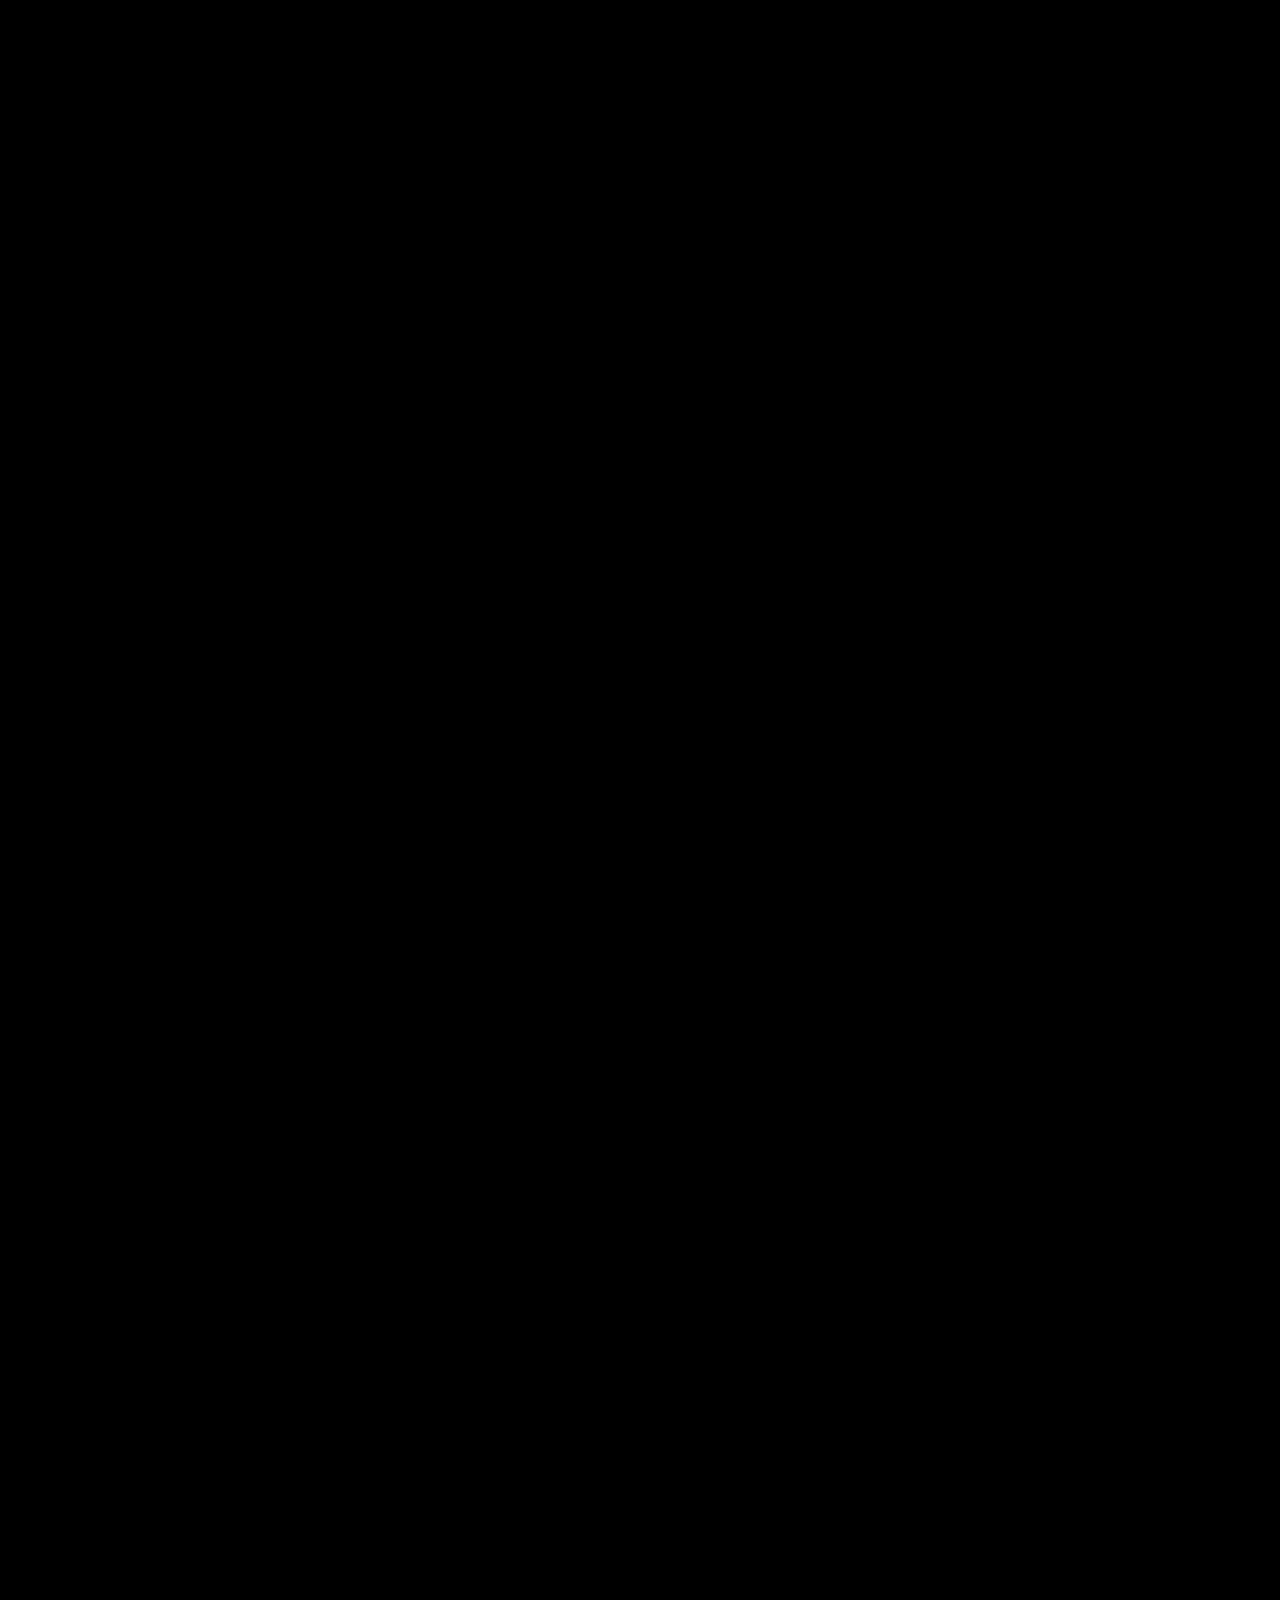
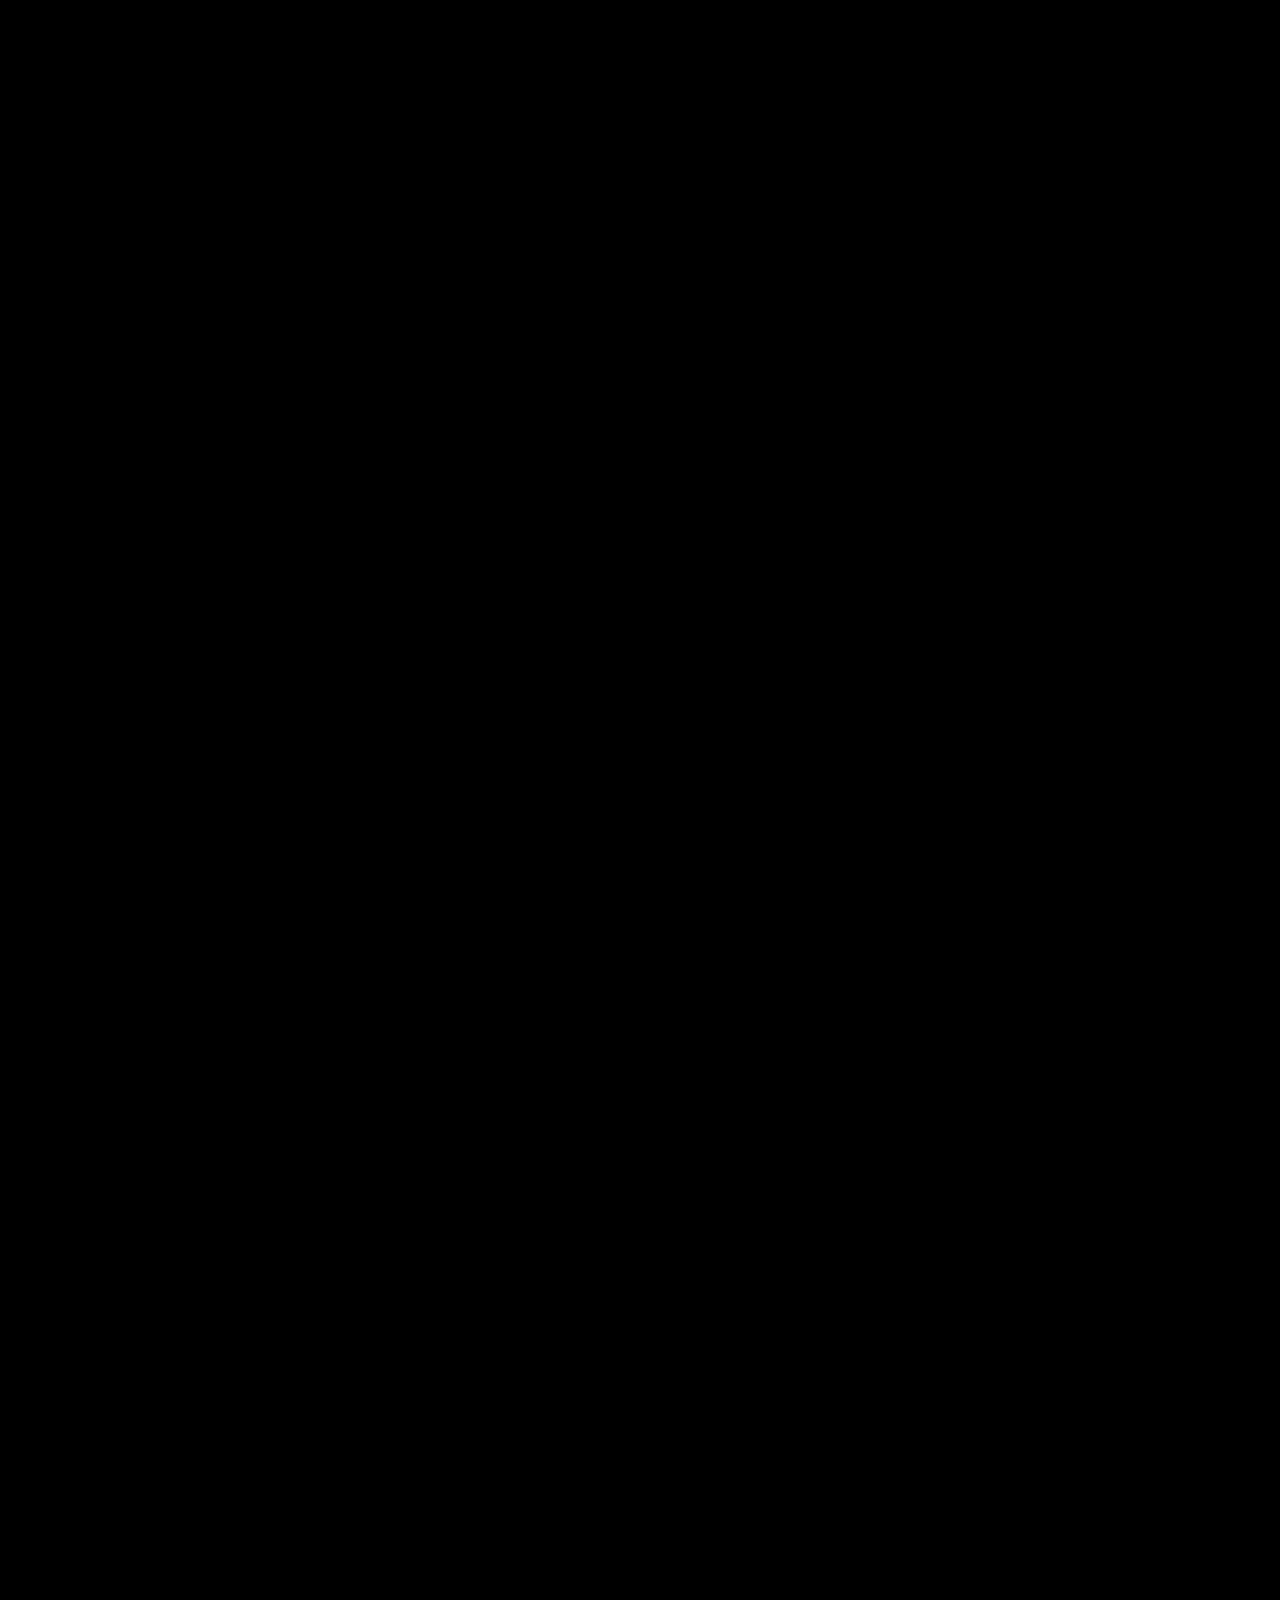
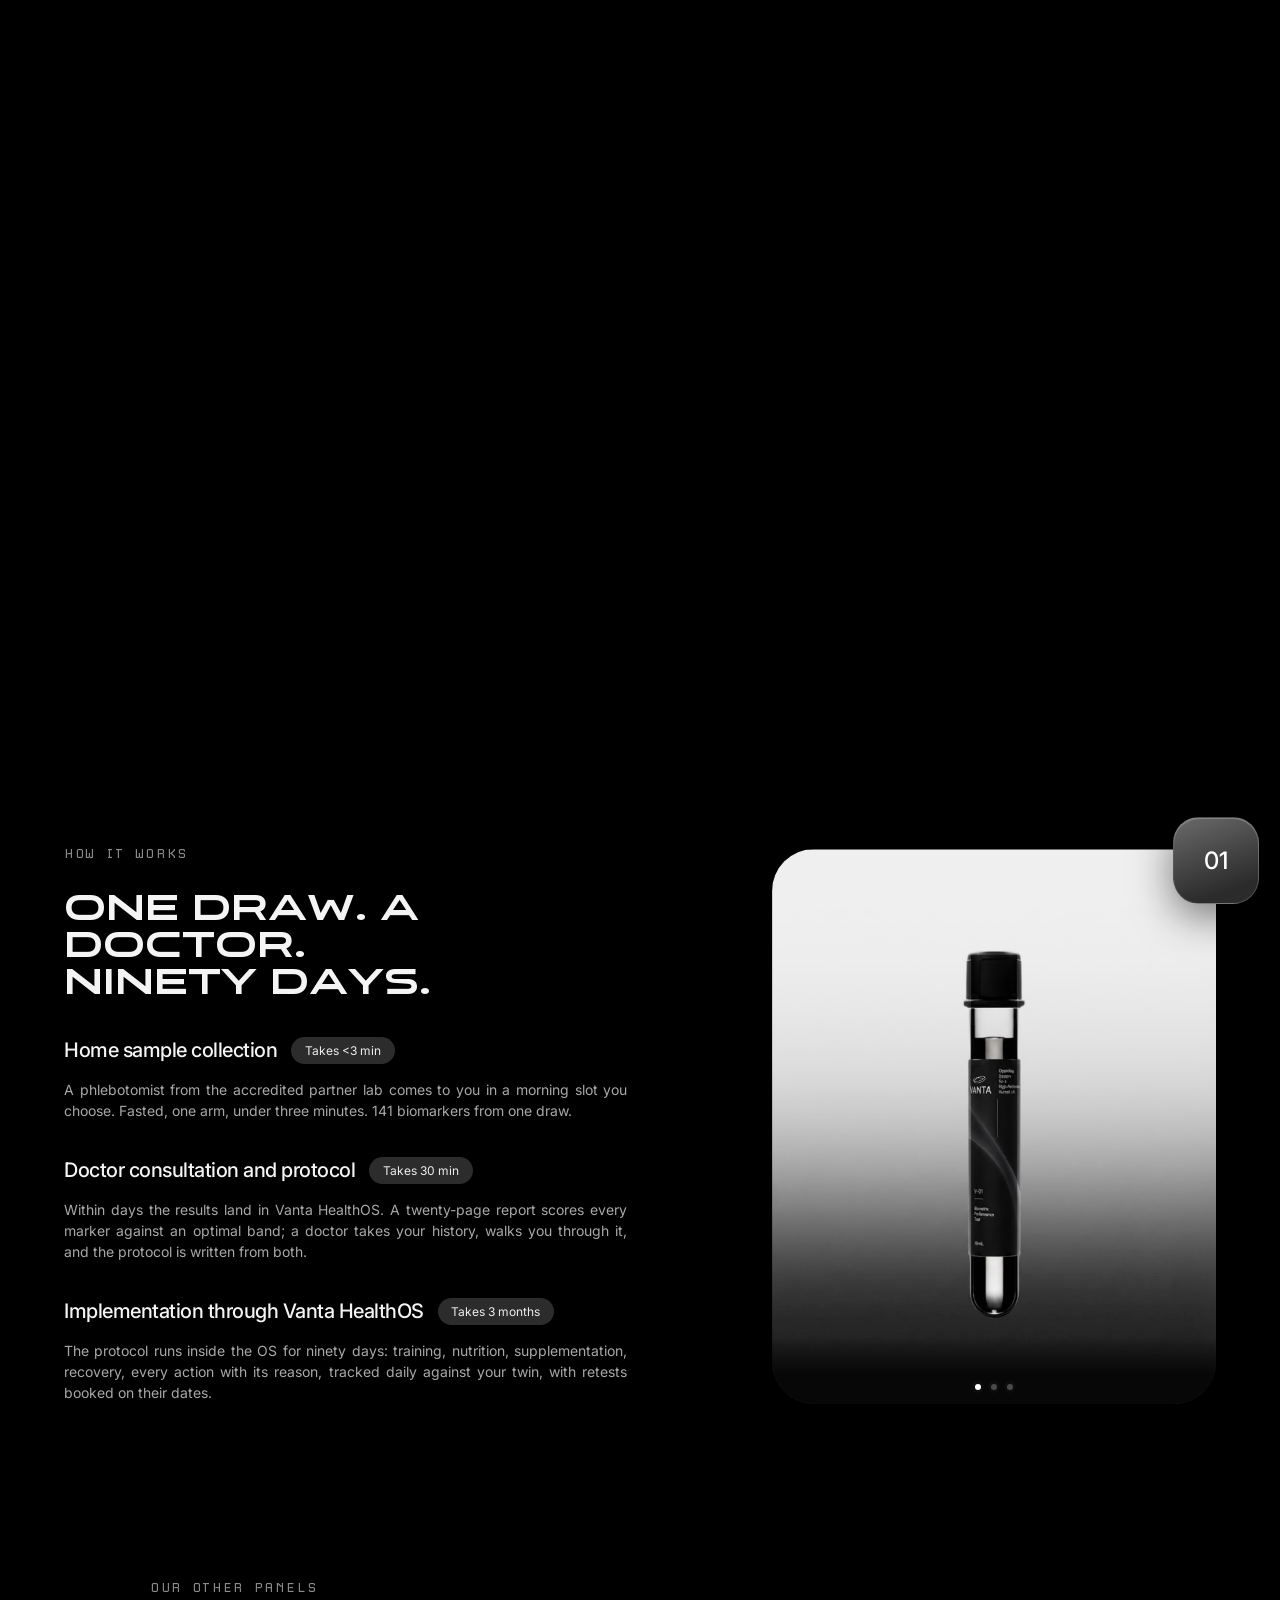
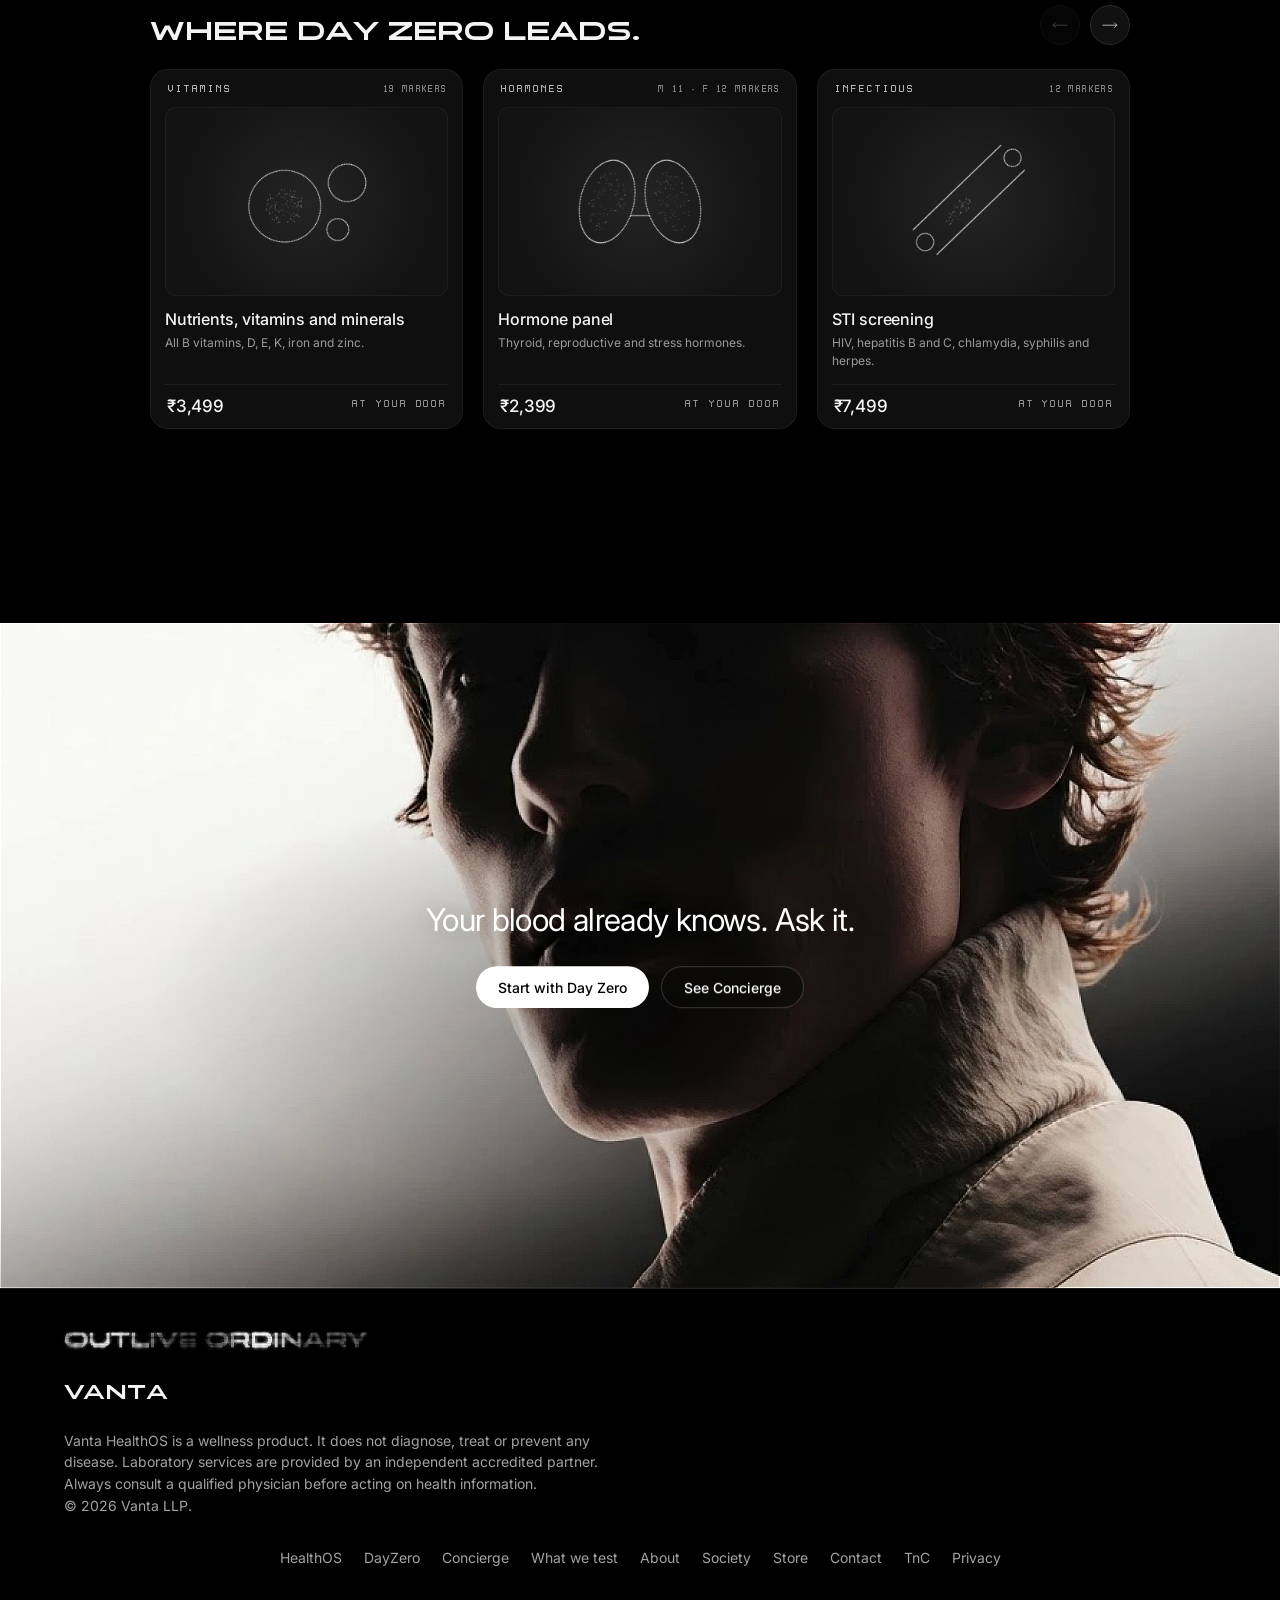
==== commit 58a3003a: "Phones: the title and paragraph fold away on scroll, search and title strip stay at the top, the lis" ====
--- a/what-we-test.html
+++ b/what-we-test.html
@@ -551,6 +551,9 @@
     .hdot::after { content: ""; position: absolute; inset: -16px; }
     .hdot.grab { cursor: grabbing; transform: scale(1.25); box-shadow: 0 0 0 7px rgba(255,255,255,.14); }
   }
+
+  /* phones: the title and the paragraph can fold away */
+  @media (max-width: 900px) { .bm-head h2, .bm-sub p { overflow: hidden; } .bm-sub { row-gap: 8px; } }
 </style>
 </head>
 <body>
@@ -655,8 +658,8 @@
 </footer>
 <script src="panels-data.js"></script>
 <script src="biomarkers-data.js"></script>
-<script src="david-model.js?v=mw5g8ogf"></script>
-<script src="organs-model.js?v=mw5g8ogf"></script>
+<script src="david-model.js?v=mw5ghboq"></script>
+<script src="organs-model.js?v=mw5ghboq"></script>
 <script>
 (() => {
   const cv = document.getElementById('xray'), ctx = cv.getContext('2d'), reduce = matchMedia('(prefers-reduced-motion: reduce)').matches;
@@ -823,7 +826,7 @@
   q.parentNode.querySelector('.clr').addEventListener('click', () => { q.value = ''; q.dispatchEvent(new Event('input')); q.focus(); });
 
   // geometry and the scroll plan: for each system, its list scrolls first, then it holds, then the wheel turns to the next one
-  let rowH = 64, vh = innerHeight, plan = [], total = 0, top0 = 0;
+  let hH = 0, pH = 0, introLen = 0, rowH = 64, vh = innerHeight, plan = [], total = 0, top0 = 0;
   const HOLD = () => vh * 0.22, TURN = () => vh * 0.5;
   function measure() {
     vh = innerHeight; const cs = getComputedStyle(pin); rowH = Math.max(44, Math.min(70, vh * 0.075)); pin.style.setProperty('--row', rowH + 'px');
@@ -832,7 +835,9 @@
     G.cx = -0.31 * R + (bw * 0.0); G.edge = G.cx + R;
     wheel.style.setProperty('--wf', Math.max(14, Math.min(20, R * 0.046)) + 'px'); wheel.style.setProperty('--tile', Math.max(44, Math.min(64, R * 0.16)) + 'px');
     const svg = wheel.querySelector('svg.ring'); ring.setAttribute('cx', G.cx); ring.setAttribute('cy', G.cy); ring.setAttribute('r', R);
-    const vp = list.clientHeight, slack = innerWidth < 901 ? 30 : 150; plan = []; total = 0;
+    // on a phone the title and its paragraph scroll away first (the search box and the title strip stay at the top), so the list gets the whole screen
+    const mob = innerWidth < 901, ih2 = sec.querySelector('.bm-head h2'), ip = sec.querySelector('.bm-sub p'); ih2.style.maxHeight = ''; ip.style.maxHeight = ''; hH = ih2.offsetHeight; pH = ip.offsetHeight; introLen = mob ? Math.round(hH + pH + 28) : 0;
+    const vp = list.clientHeight + introLen, slack = mob ? 70 : 150; plan = []; total = introLen;
     S.forEach((s, i) => { const ovf = Math.max(0, s.markers.length * rowH - vp + (s.markers.length * rowH > vp ? slack : 0)), turn = i < N - 1 ? TURN() : 0; plan.push({ ovf, hold: HOLD(), turn, start: total }); total += ovf + HOLD() + turn; });
     sec.style.height = (pin.offsetHeight + total) + 'px'; top0 = sec.getBoundingClientRect().top + scrollY;
   }
@@ -844,7 +849,7 @@
     const y = clamp(scrollY - top0, 0, total); let i = N - 1;
     for (let k = 0; k < N; k++) if (y < plan[k].start + plan[k].ovf + plan[k].hold + plan[k].turn || k === N - 1) { i = k; break; }
     const p = plan[i], qy = y - p.start; segI = i;
-    wTarget = i + (p.turn ? ease(clamp((qy - p.ovf - p.hold) / p.turn)) : 0); offTarget = Math.min(qy, p.ovf);
+    wTarget = i + (p.turn ? ease(clamp((qy - p.ovf - p.hold) / p.turn)) : 0); offTarget = Math.max(0, Math.min(qy, p.ovf));
   }
   function listOffset(ai) { const p = plan[ai]; if (!p) return 0; return segI === ai ? offTarget : segI < ai ? 0 : p.ovf; }
 
@@ -855,6 +860,9 @@
     if (!free && ai !== shown) render(ai);
     if (!free) { const o = listOffset(ai); inner.style.transform = 'translate3d(0,' + (-o) + 'px,0)'; const f = clamp(1 - d * 2.4); $('pIcon').parentNode.style.opacity = $('pIntro').style.opacity = list.style.opacity = f; list.style.opacity = Math.max(f, 0); }
     else list.style.opacity = 1;
+    { const ih2 = sec.querySelector('.bm-head h2'), ip = sec.querySelector('.bm-sub p'), t = innerWidth < 901 && introLen ? clamp((scrollY - top0) / introLen) : 0;     // the title and the paragraph fold away as you scroll
+      ih2.style.maxHeight = t > 0 ? ((1 - t) * hH).toFixed(1) + 'px' : ''; ih2.style.opacity = t > 0 ? (1 - t * 1.4 < 0 ? 0 : 1 - t * 1.4).toFixed(2) : '';
+      sec.querySelector('.bm-sub').style.marginTop = t > 0 ? ((1 - t) * 18 + 2).toFixed(1) + 'px' : ''; ip.style.maxHeight = t > 0 ? ((1 - t) * pH).toFixed(1) + 'px' : ''; ip.style.opacity = t > 0 ? (1 - t * 1.4 < 0 ? 0 : 1 - t * 1.4).toFixed(2) : ''; }
     if (innerWidth < 901) { horizFrame(ai, d); return; }
     // the wheel
     const R = G.R + R_GAP(), cx = G.cx, cy = G.cy;
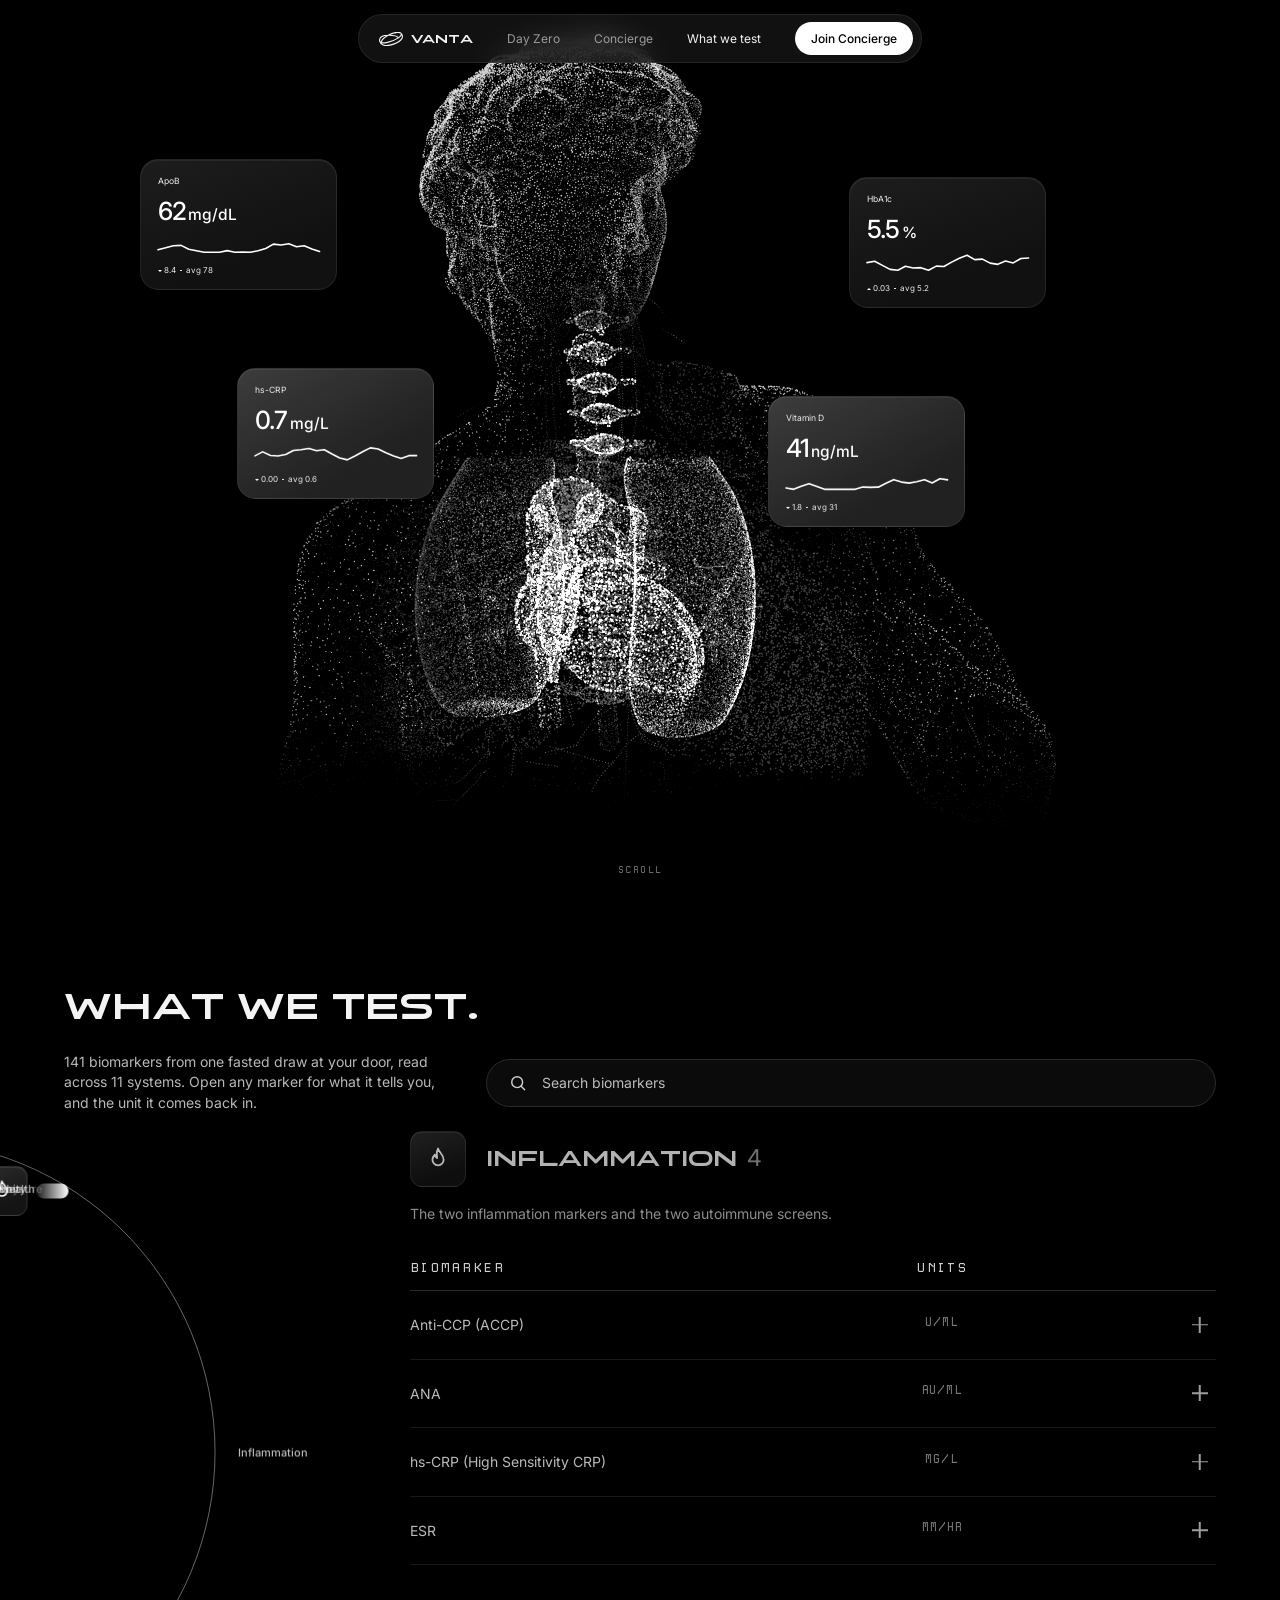
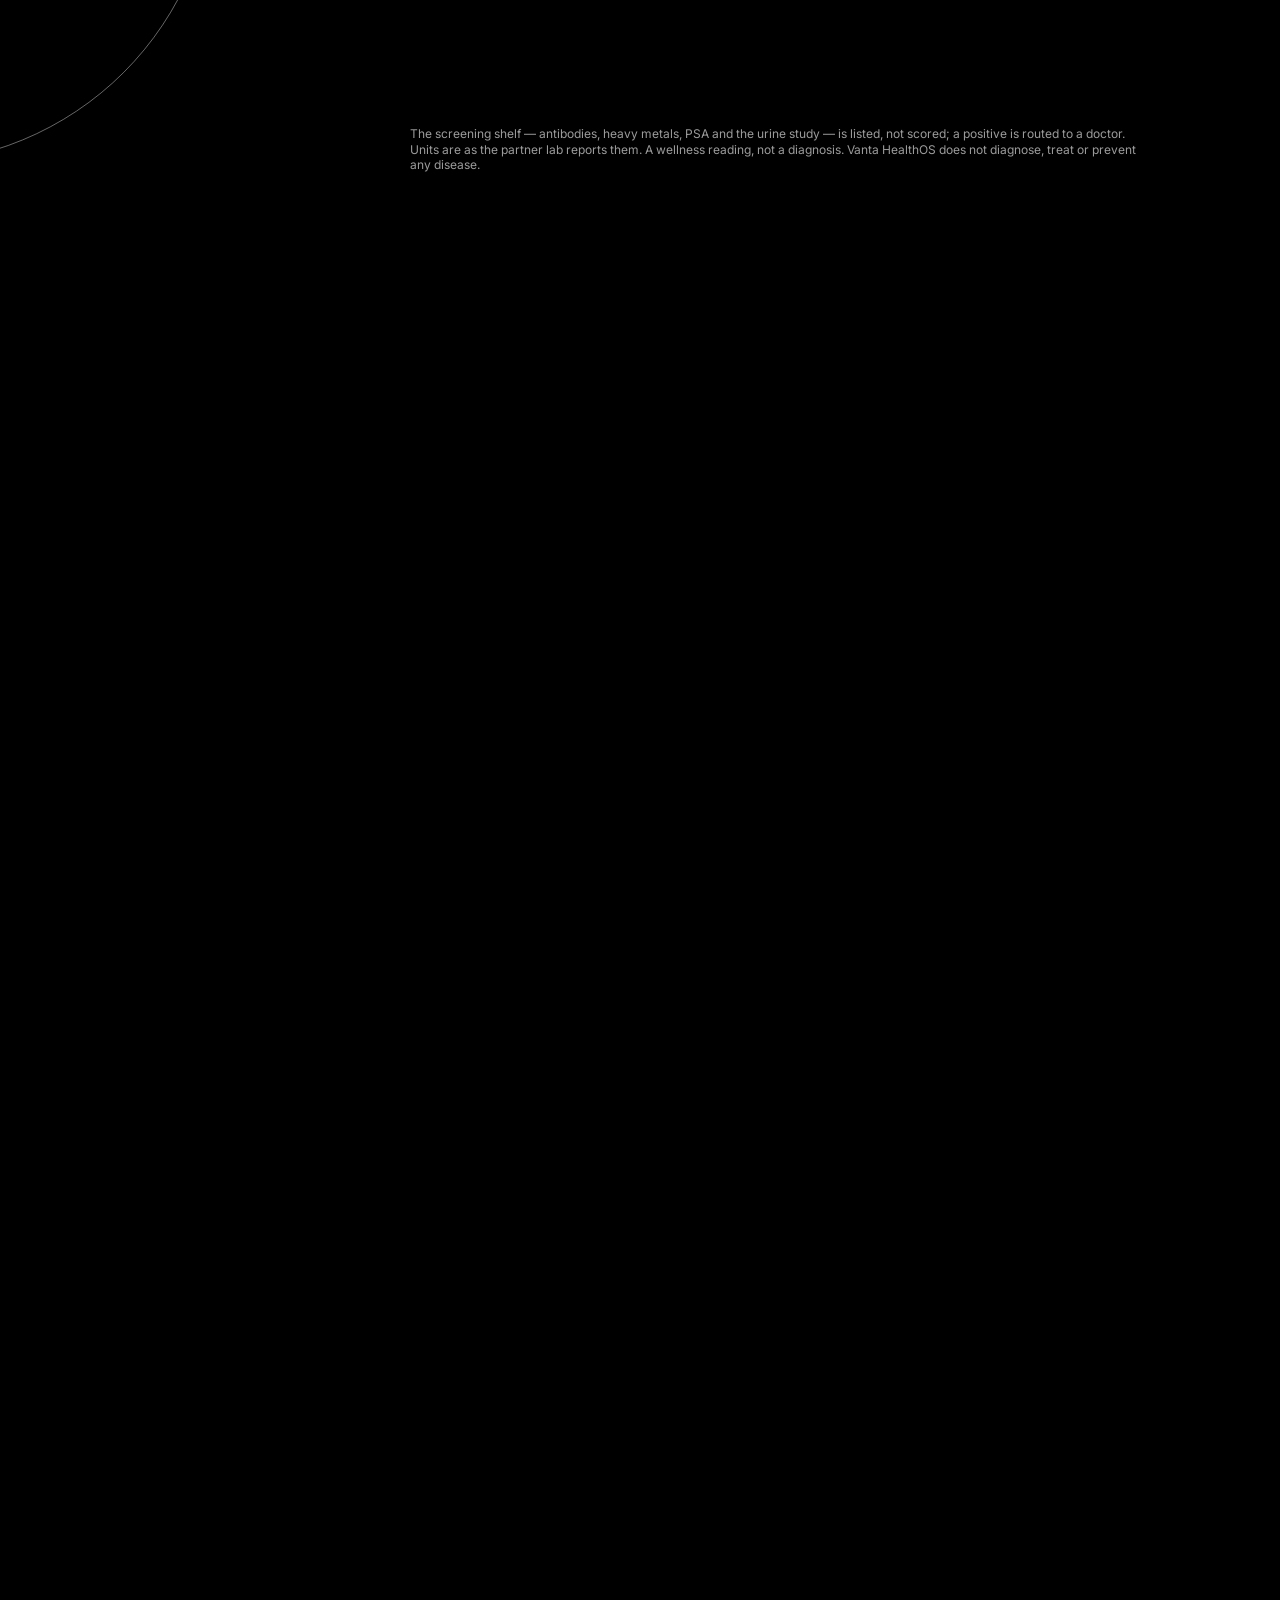
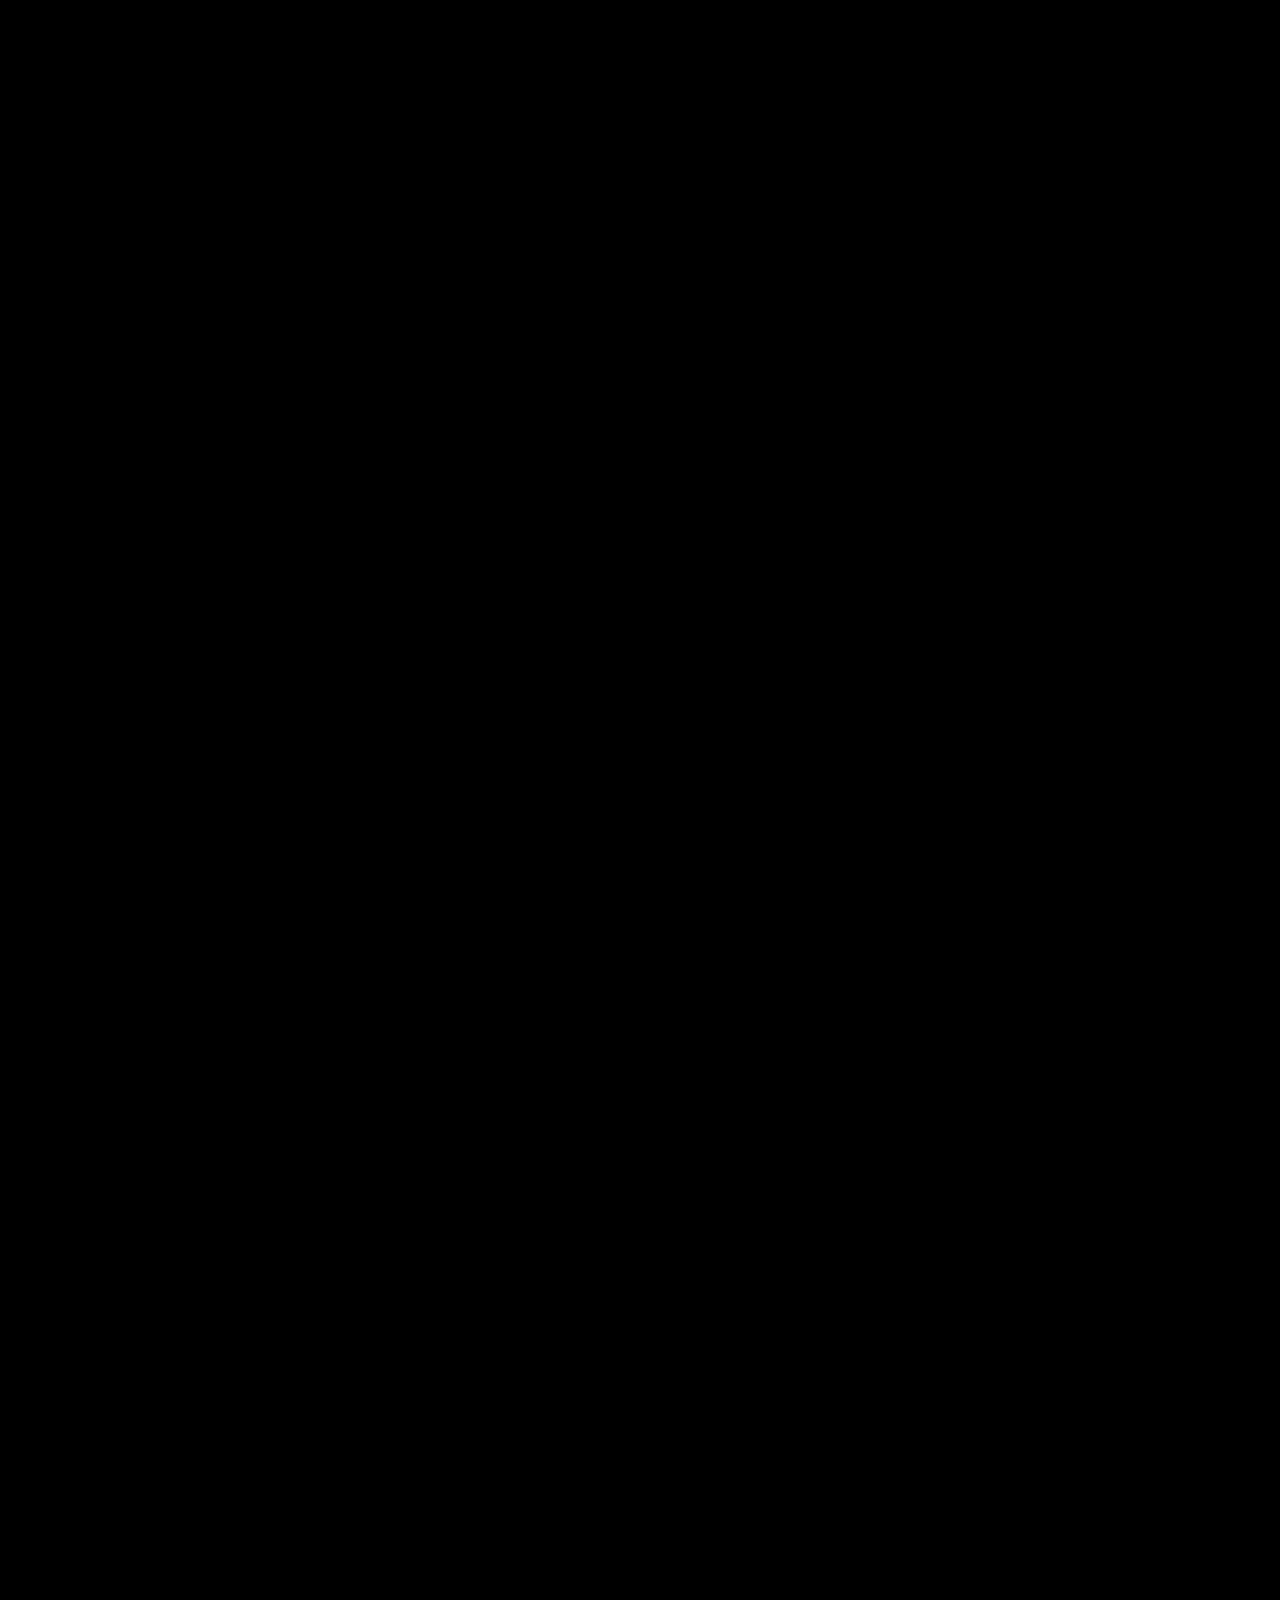
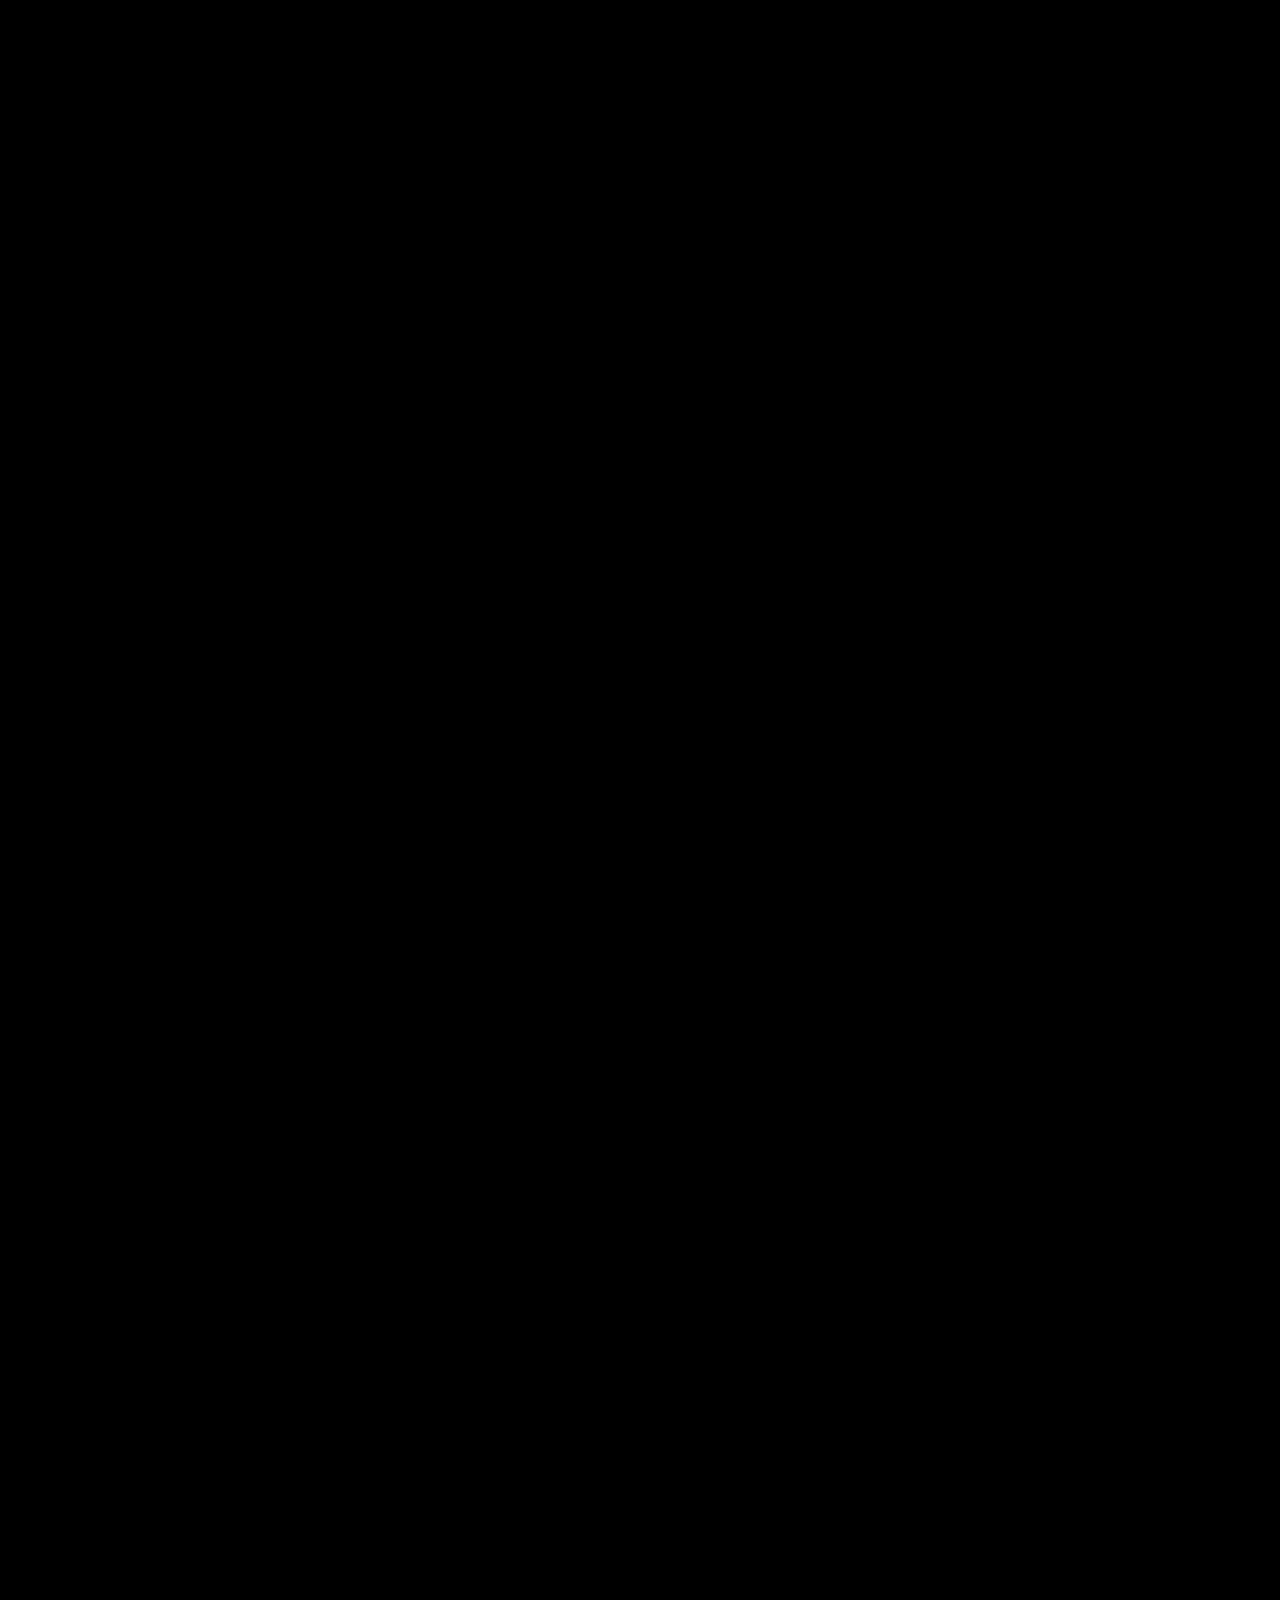
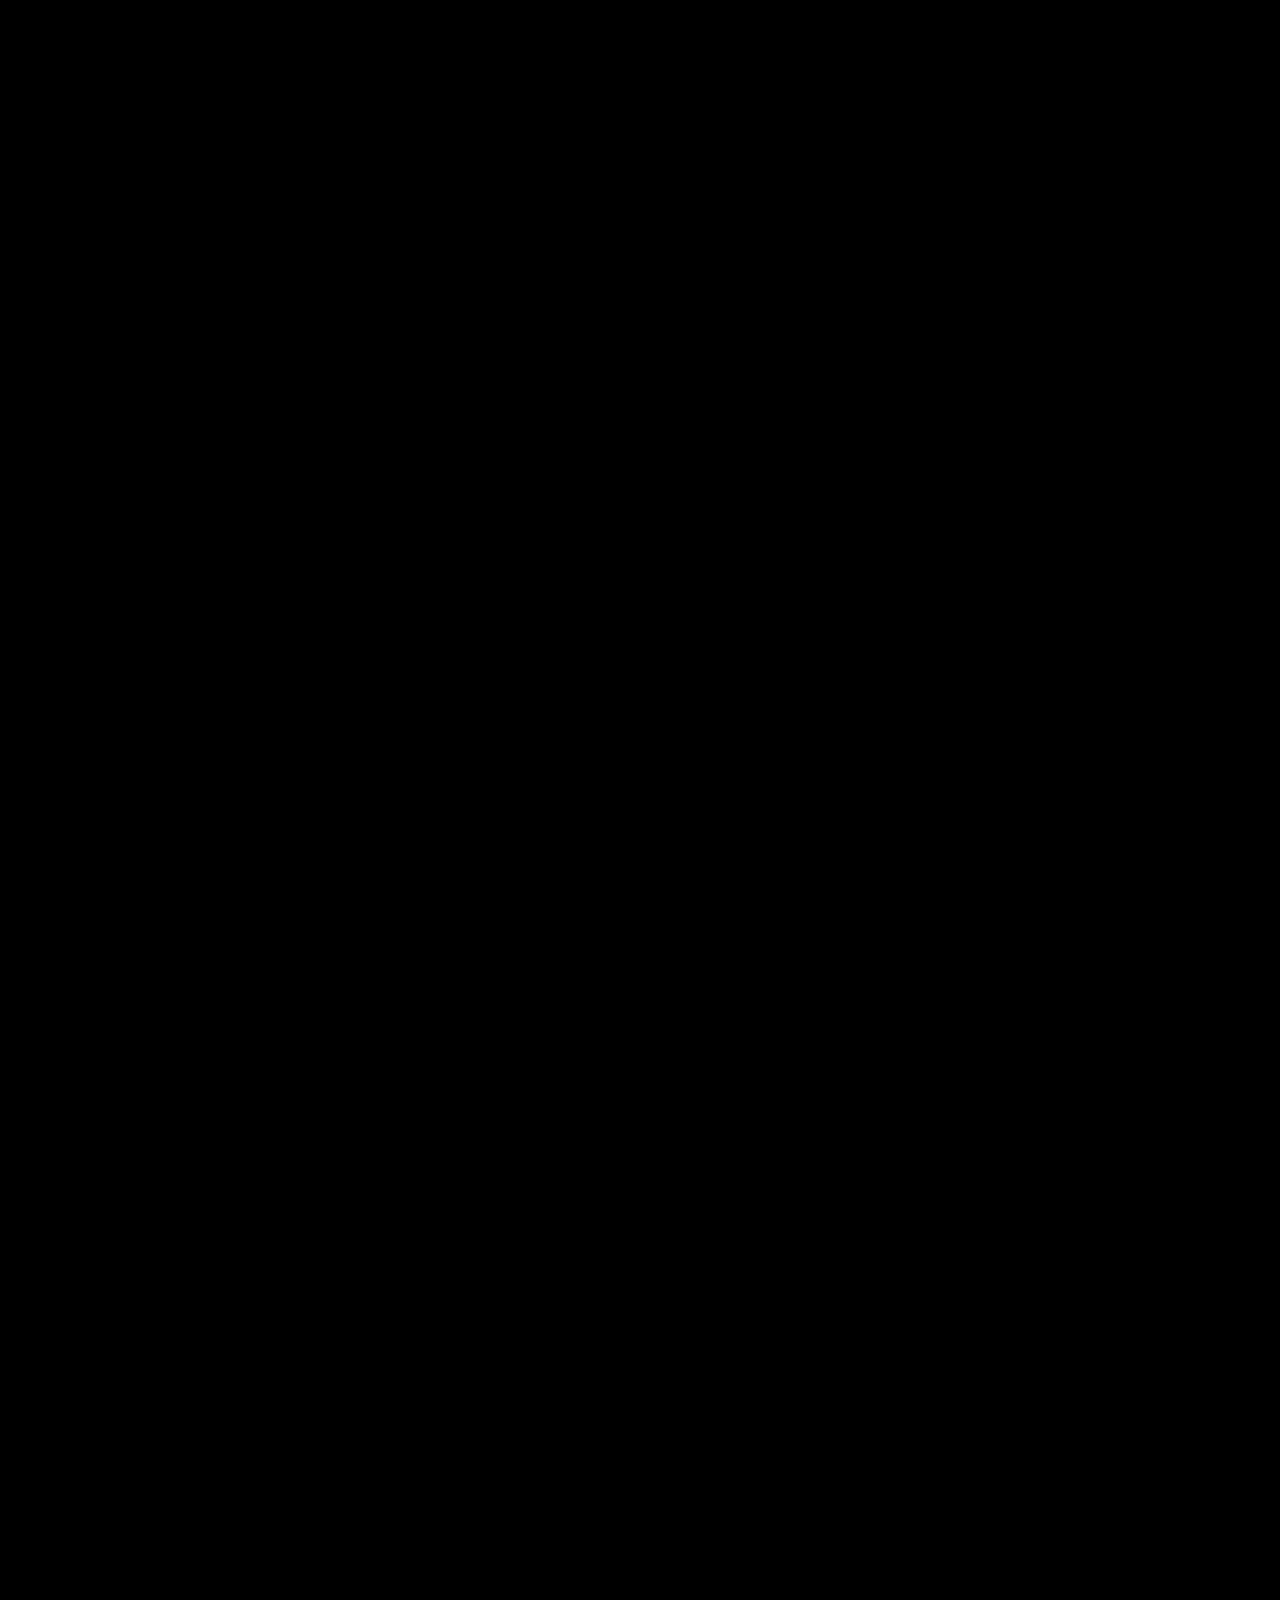
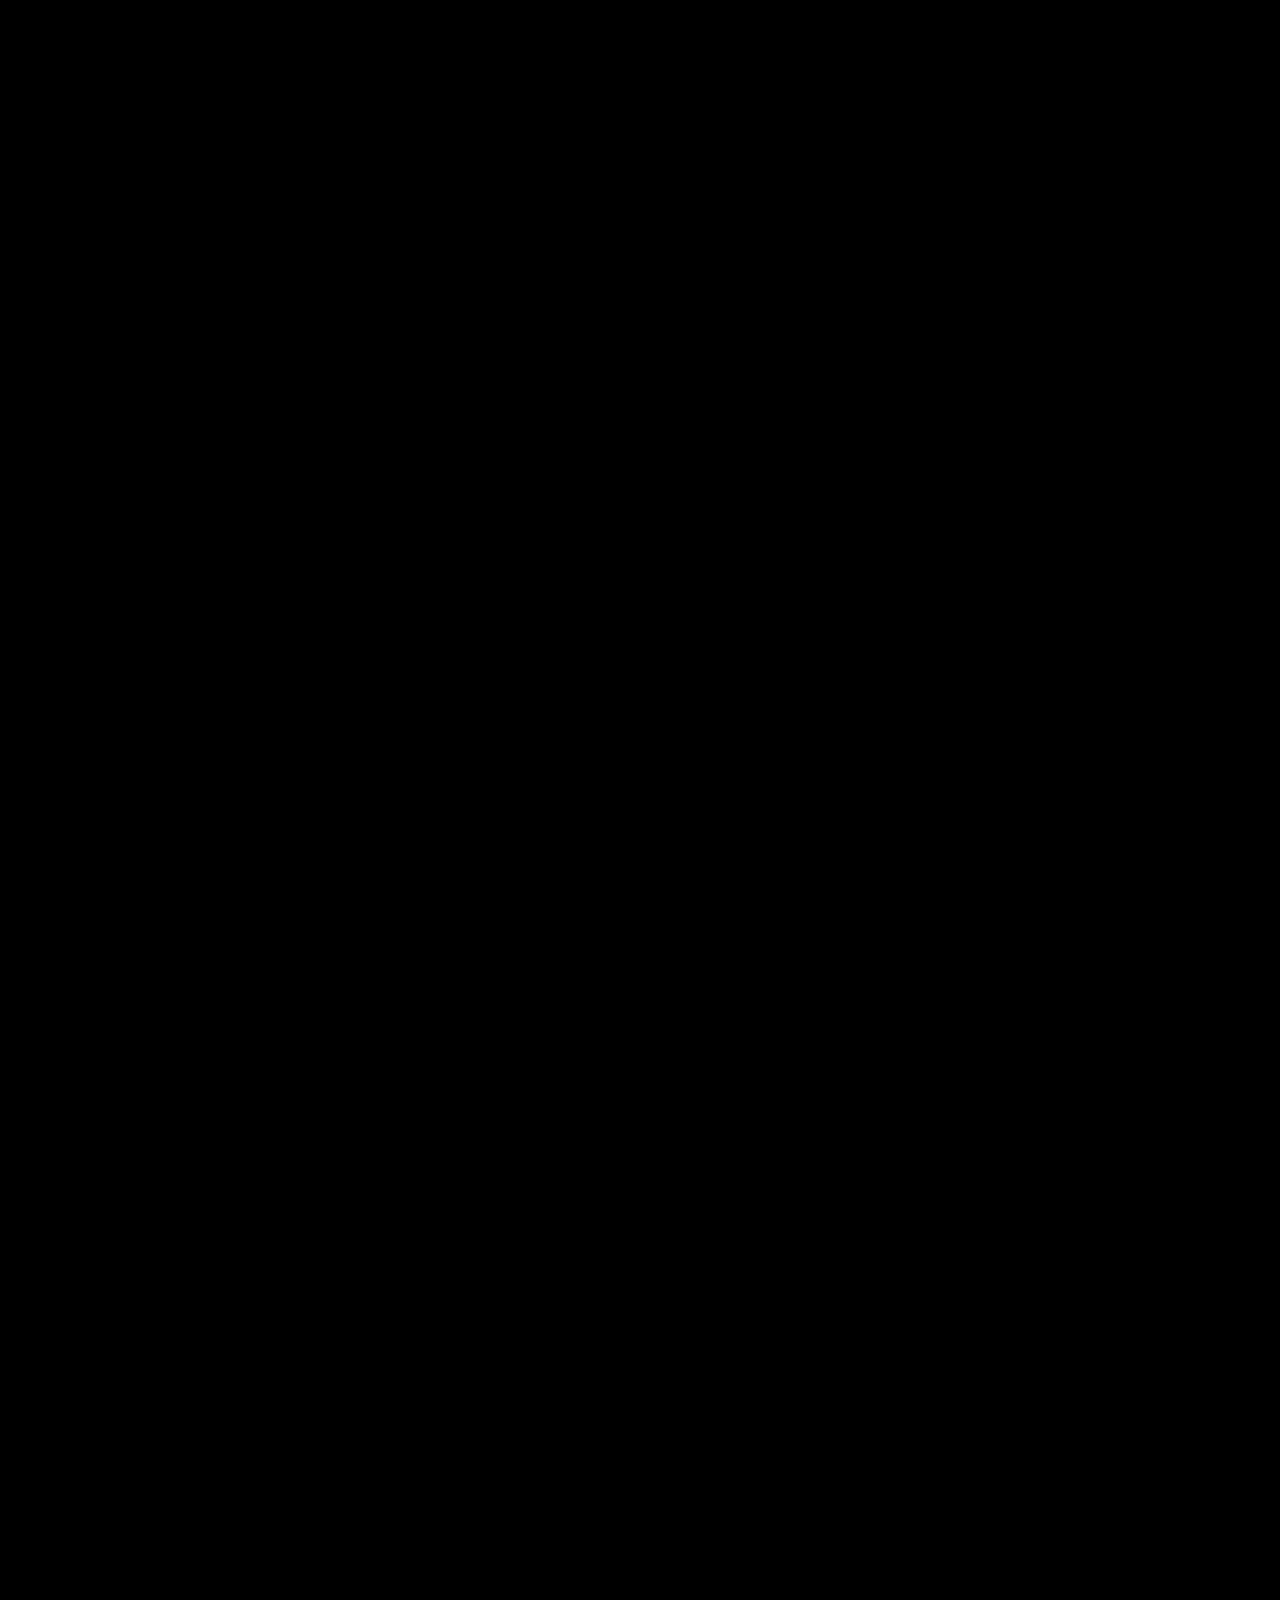
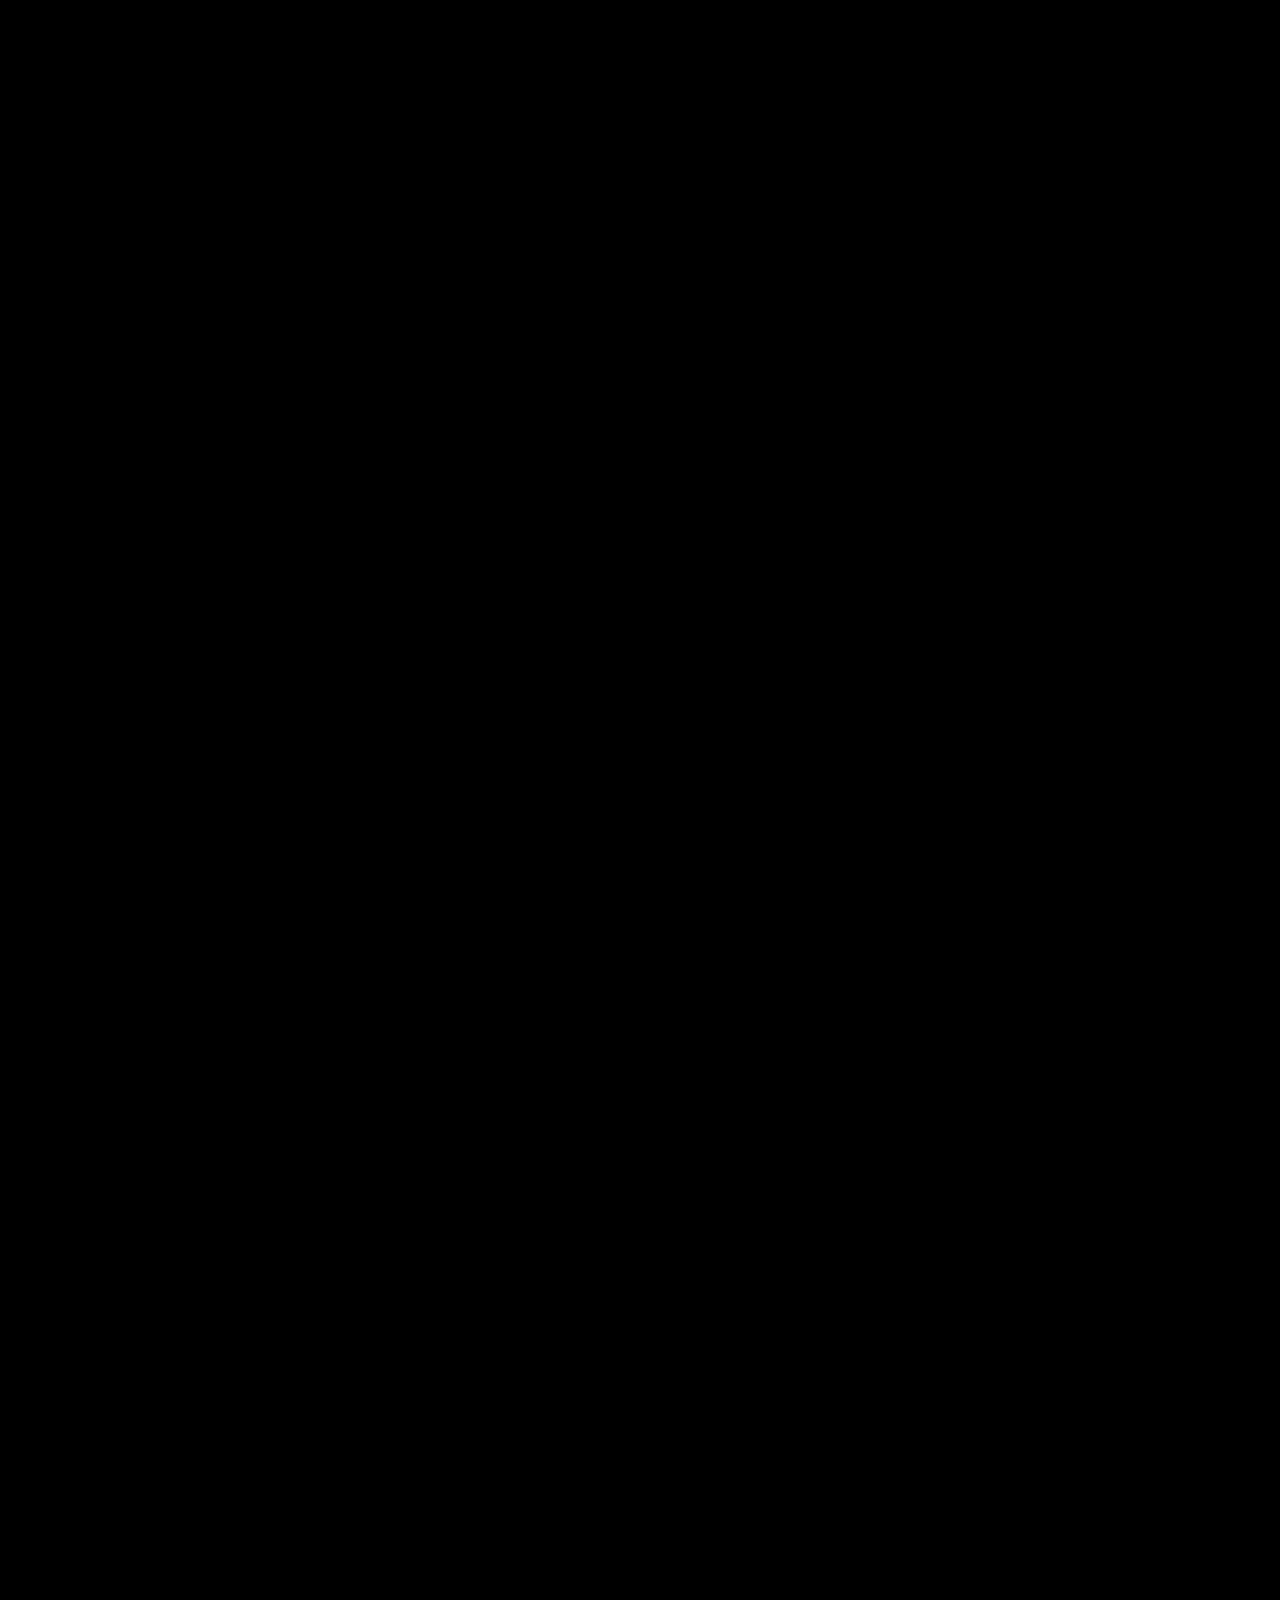
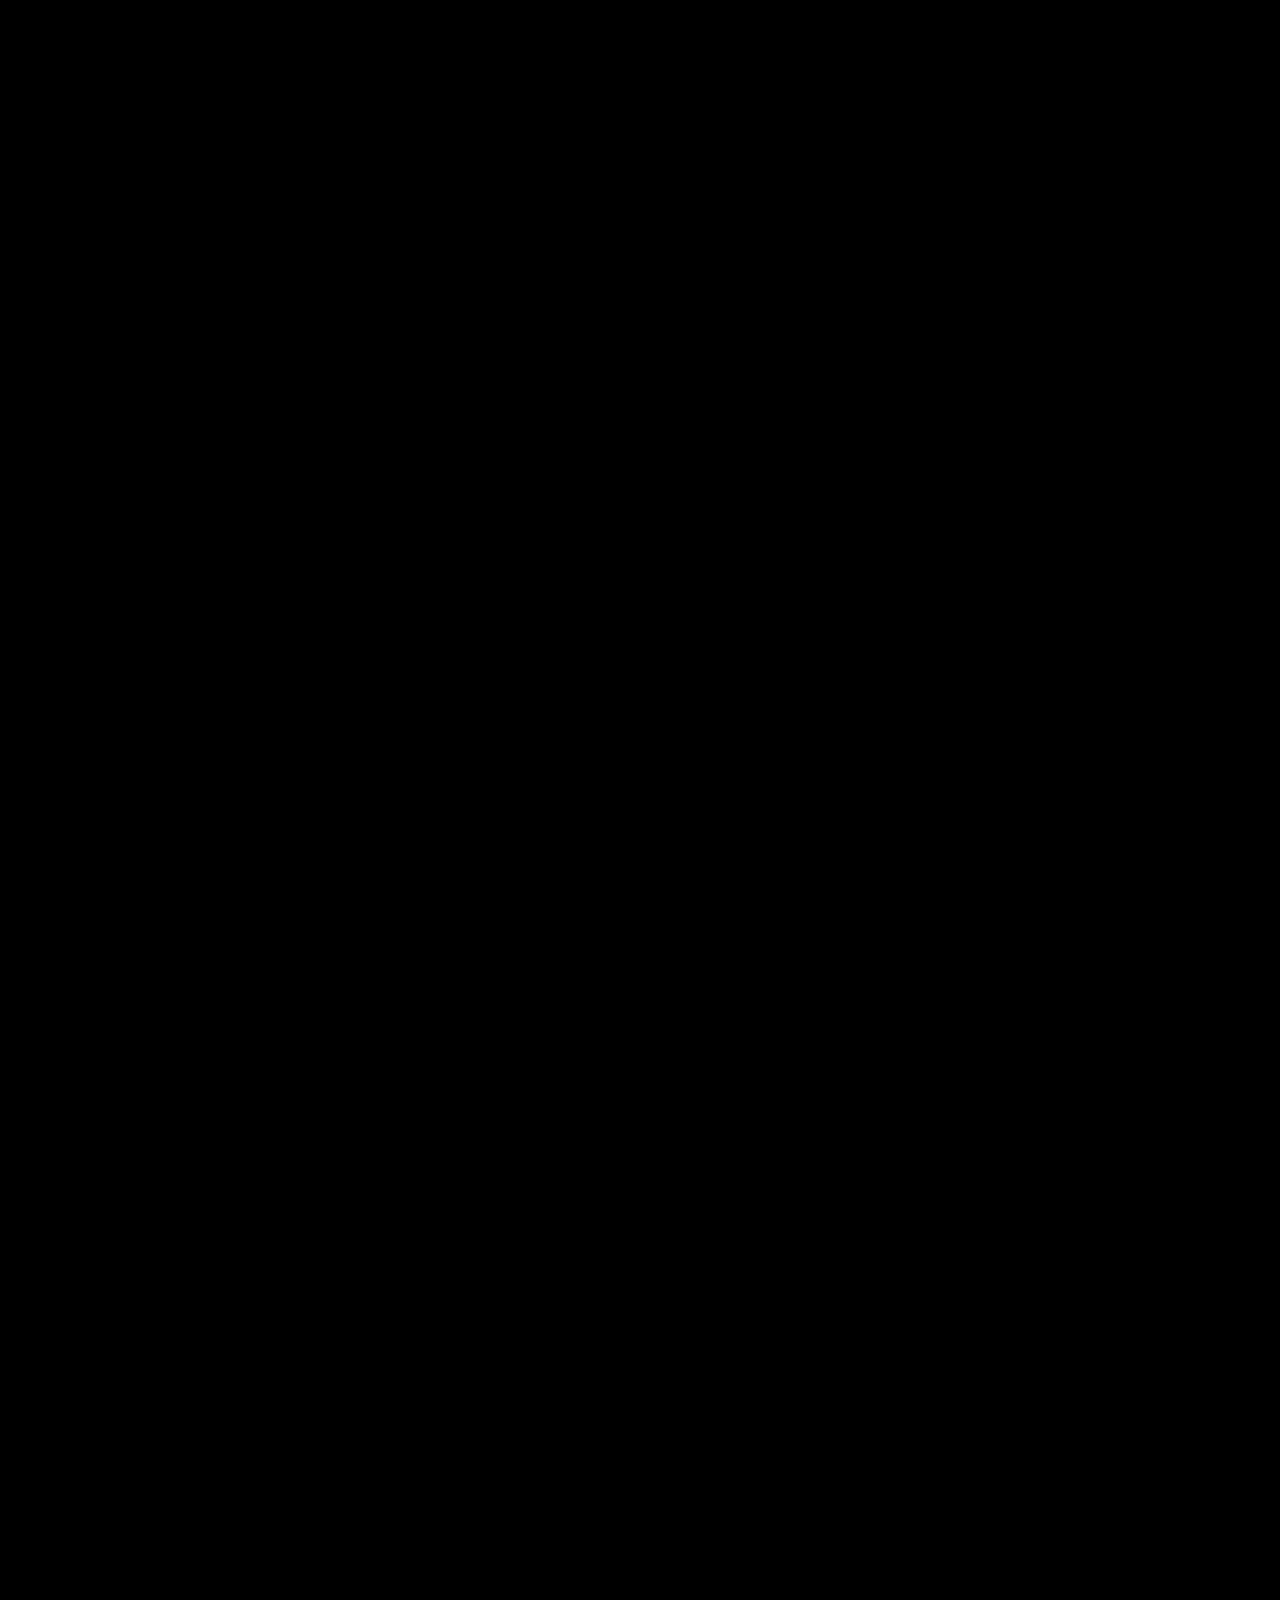
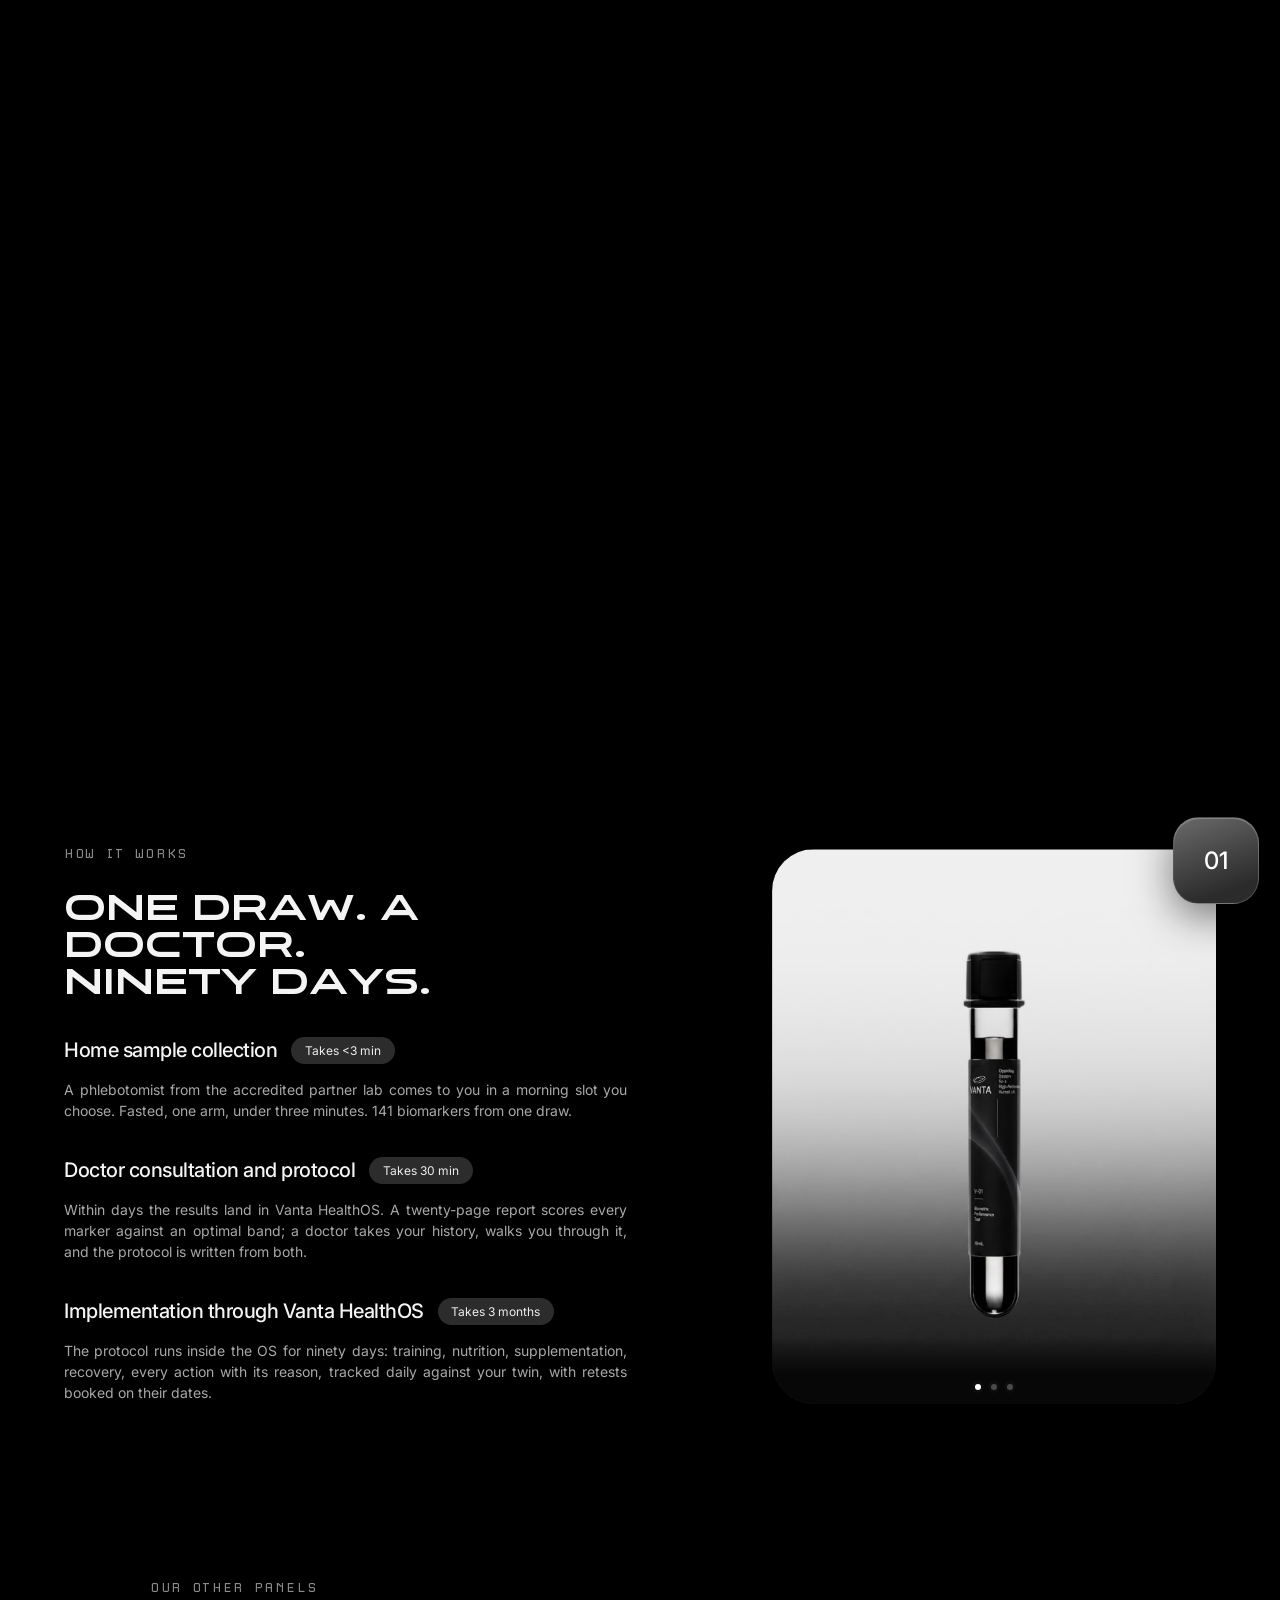
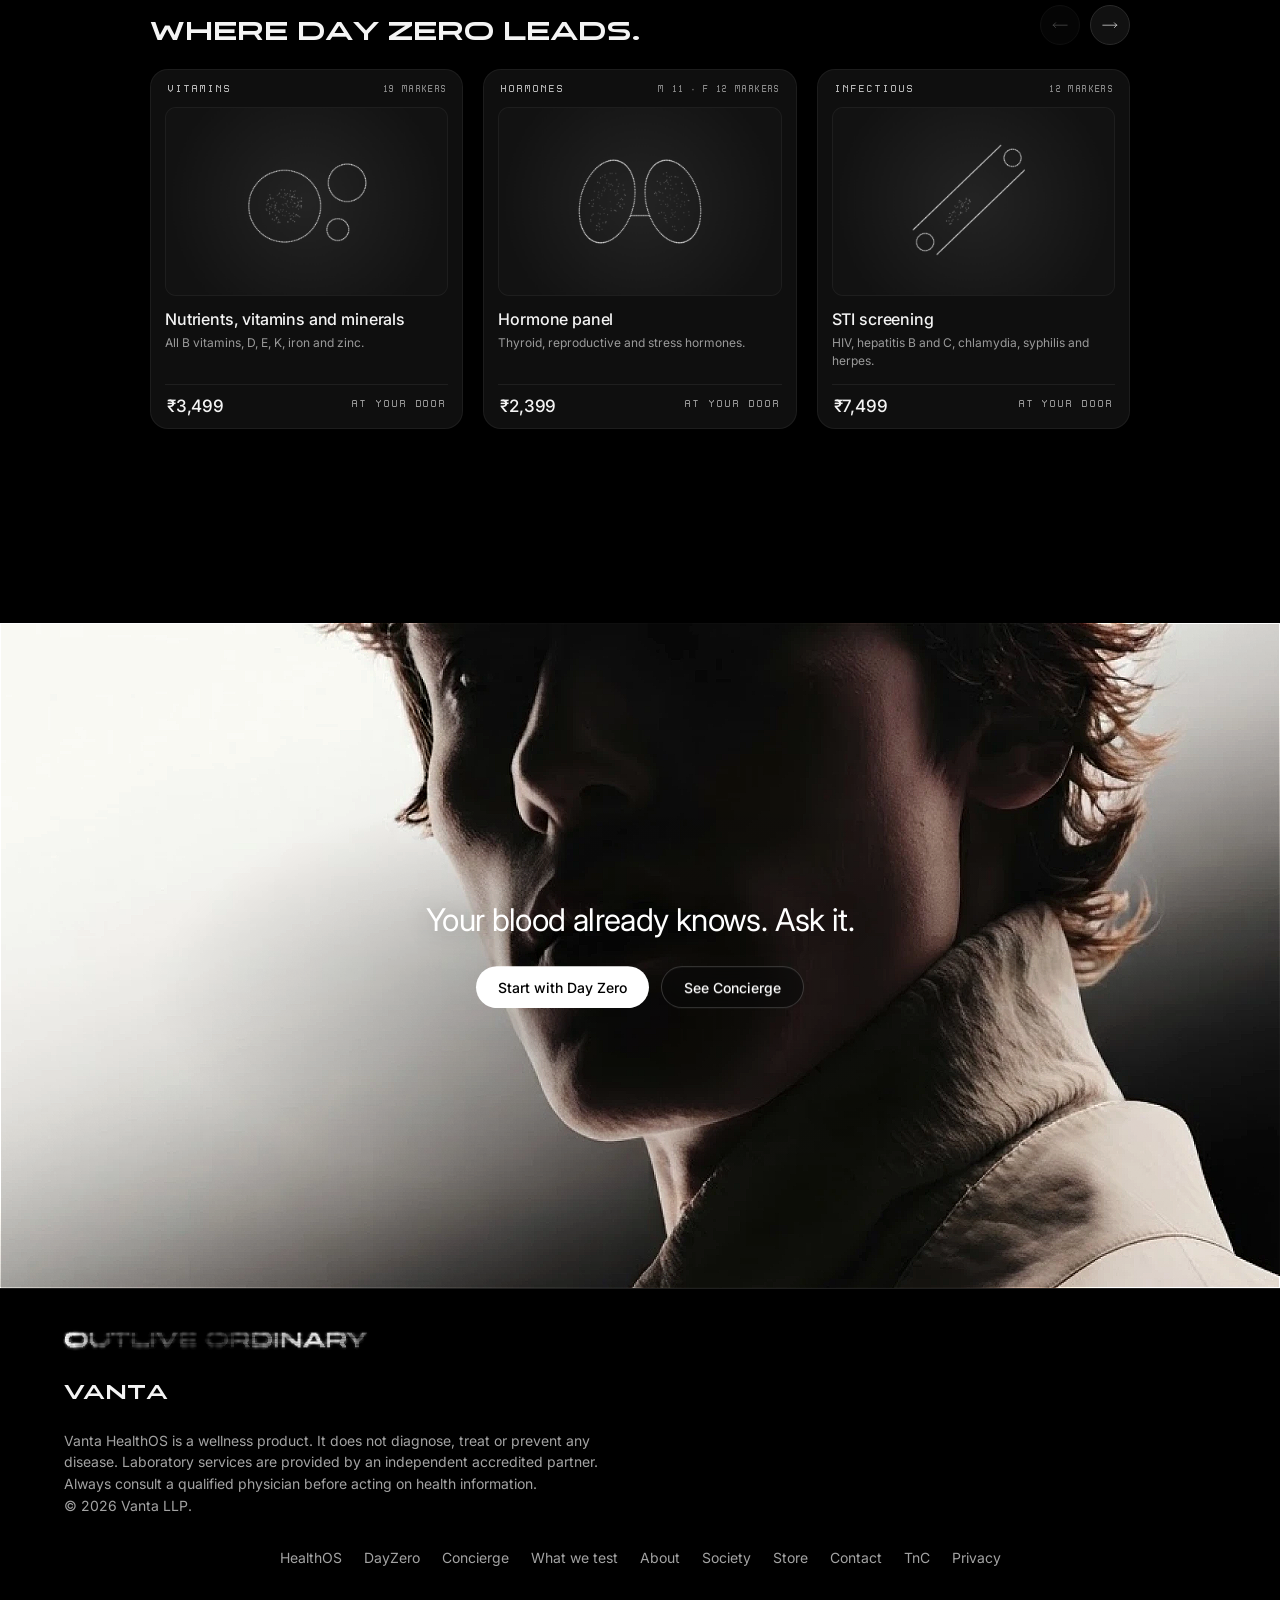
==== commit e997b590: "Phones: no count under the chosen title in the title strip Co-Authored-By: Claude Sonnet 5.5 <norepl" ====
--- a/what-we-test.html
+++ b/what-we-test.html
@@ -658,8 +658,8 @@
 </footer>
 <script src="panels-data.js"></script>
 <script src="biomarkers-data.js"></script>
-<script src="david-model.js?v=mw5ghboq"></script>
-<script src="organs-model.js?v=mw5ghboq"></script>
+<script src="david-model.js?v=mw5gp0yi"></script>
+<script src="organs-model.js?v=mw5gp0yi"></script>
 <script>
 (() => {
   const cv = document.getElementById('xray'), ctx = cv.getContext('2d'), reduce = matchMedia('(prefers-reduced-motion: reduce)').matches;
@@ -895,7 +895,7 @@
     });
     selEl.style.transform = 'translate3d(' + (W / 2 - tile / 2) + 'px,' + (rowY - tile / 2) + 'px,0)'; selEl.style.opacity = 1;
     if (selTile.dataset.i != ai) { selTile.dataset.i = ai; selTile.innerHTML = icon(S[ai].id); }
-    selLabel.textContent = S[ai].name + '  ' + cnt(S[ai]); selLabel.style.fontSize = '11px'; selLabel.style.opacity = clamp(1 - d * 2.4);
+    selLabel.textContent = S[ai].name; selLabel.style.fontSize = '11px'; selLabel.style.opacity = clamp(1 - d * 2.4);
     selLabel.style.transform = 'translate3d(' + (W / 2).toFixed(1) + 'px,' + (rowY + tile / 2 + 10) + 'px,0) translateX(-50%)';
   }
   const selLabel = document.createElement('div'); selLabel.className = 'wl'; selLabel.style.cursor = 'default'; wheel.appendChild(selLabel);
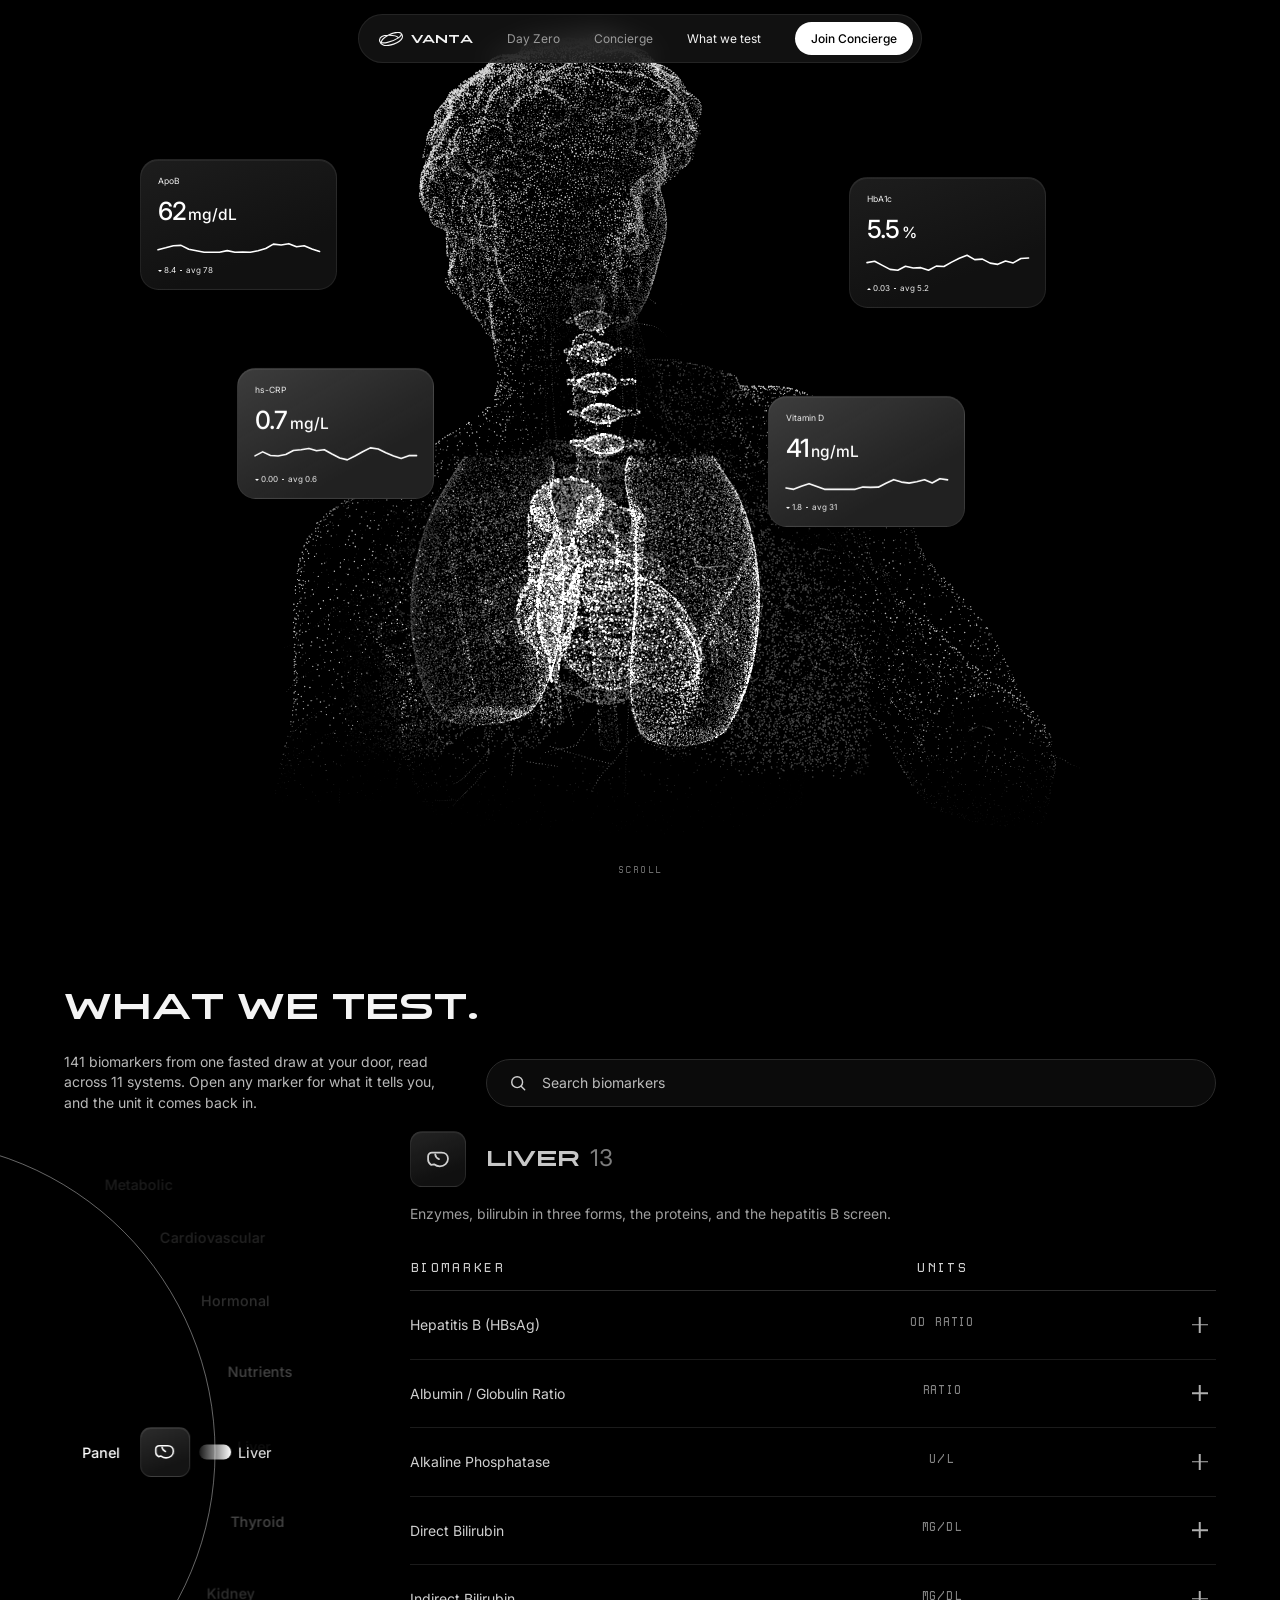
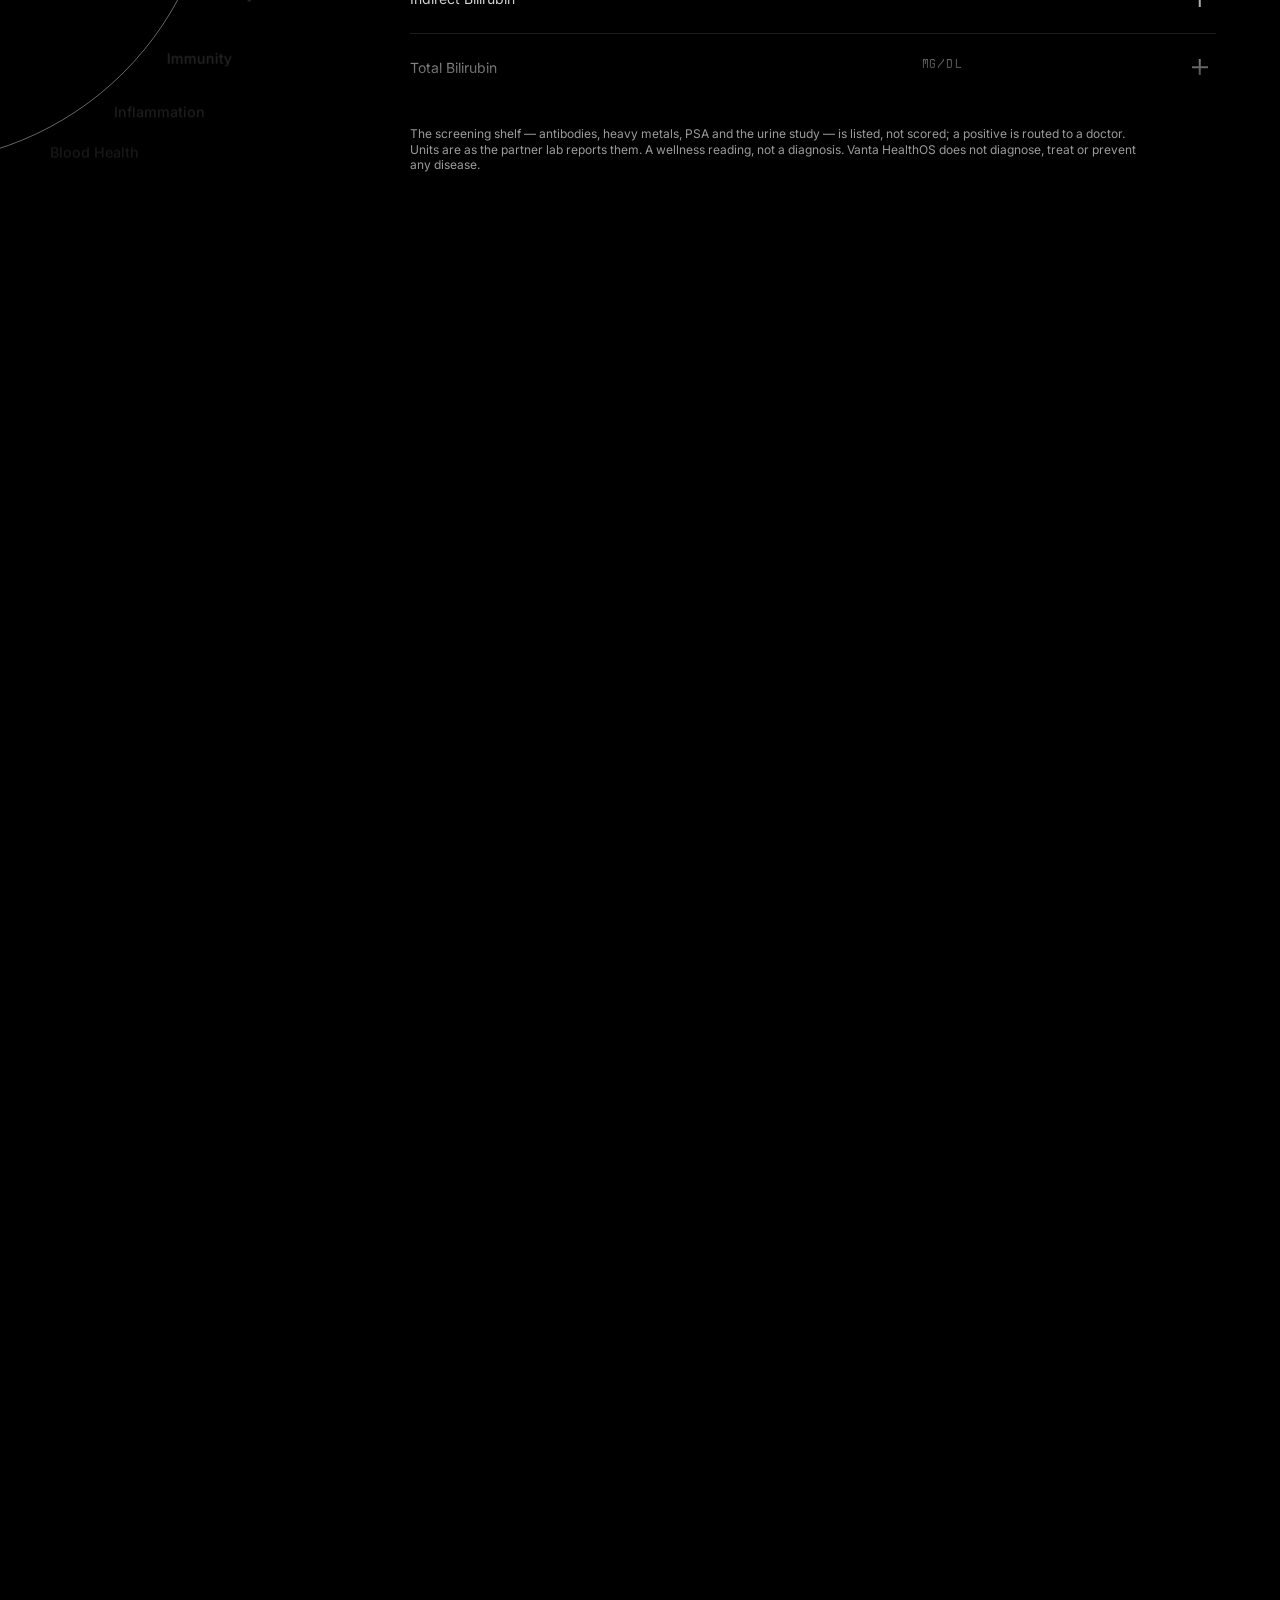
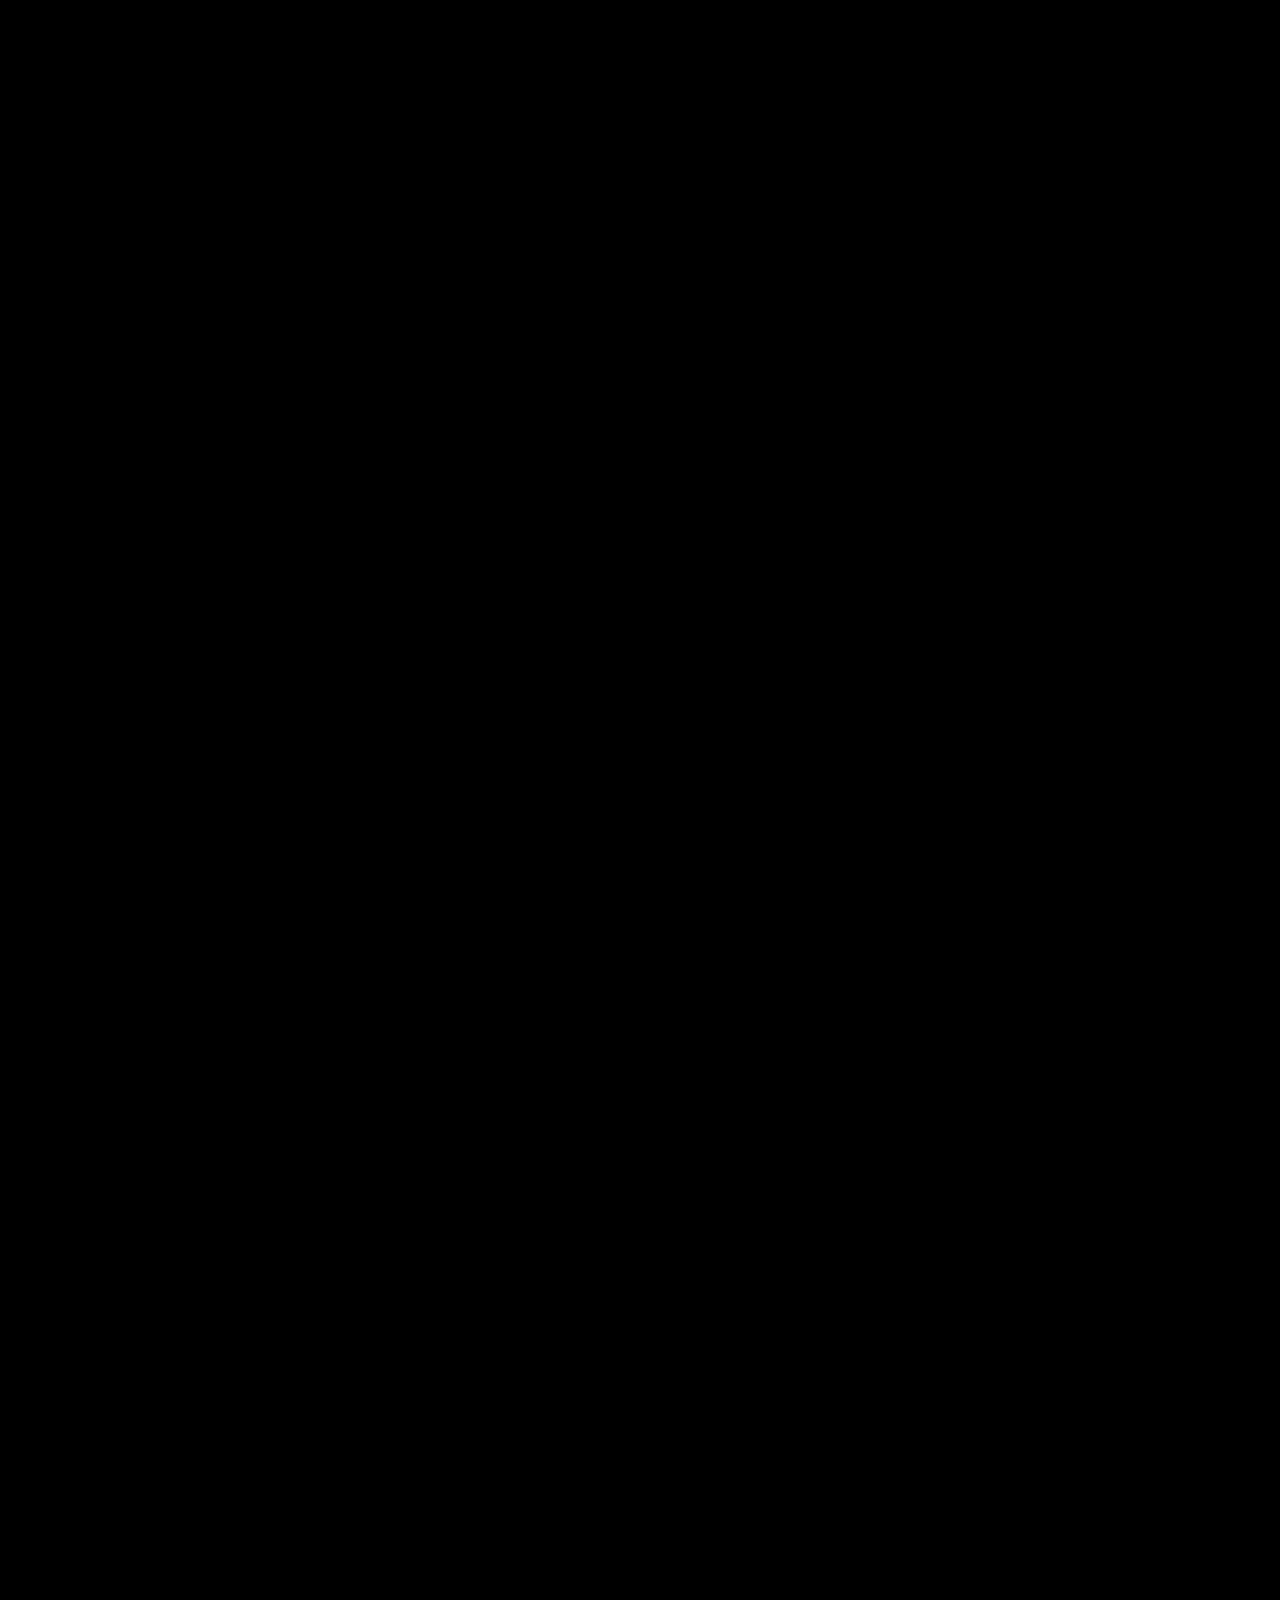
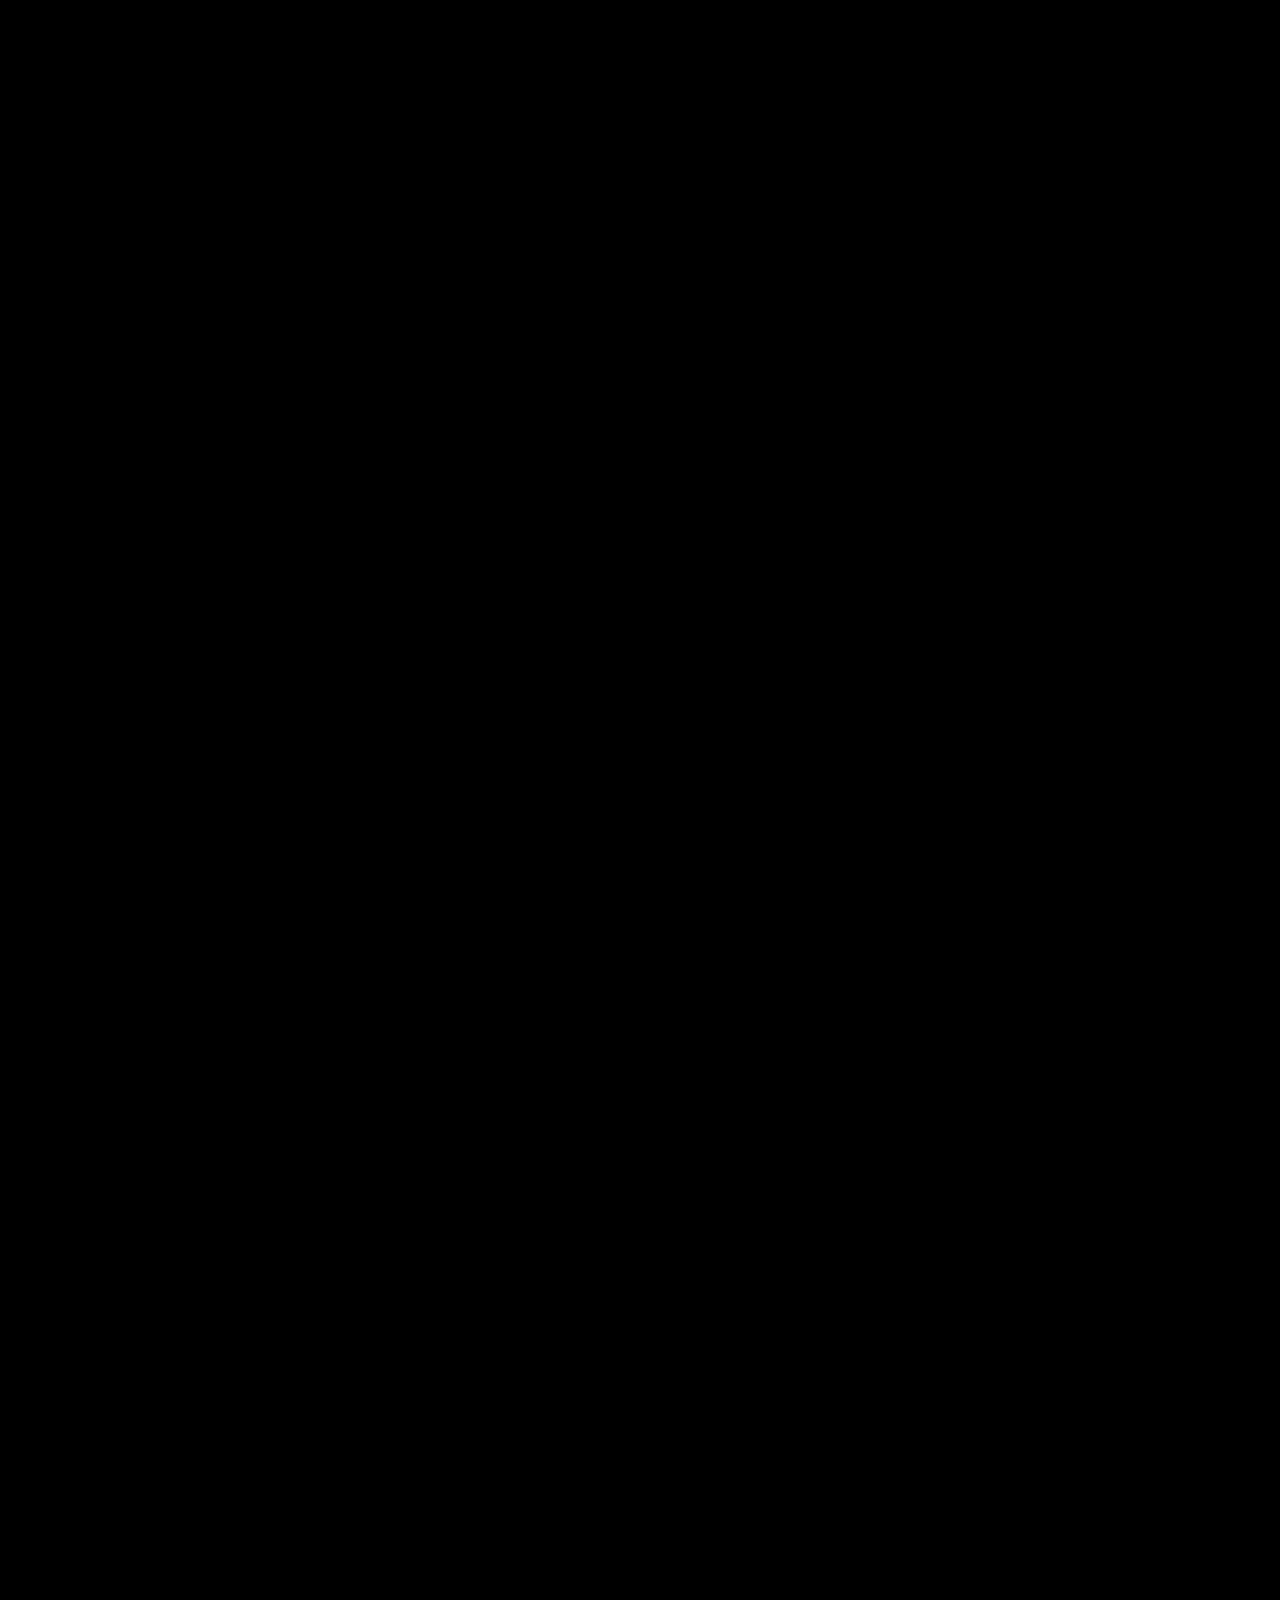
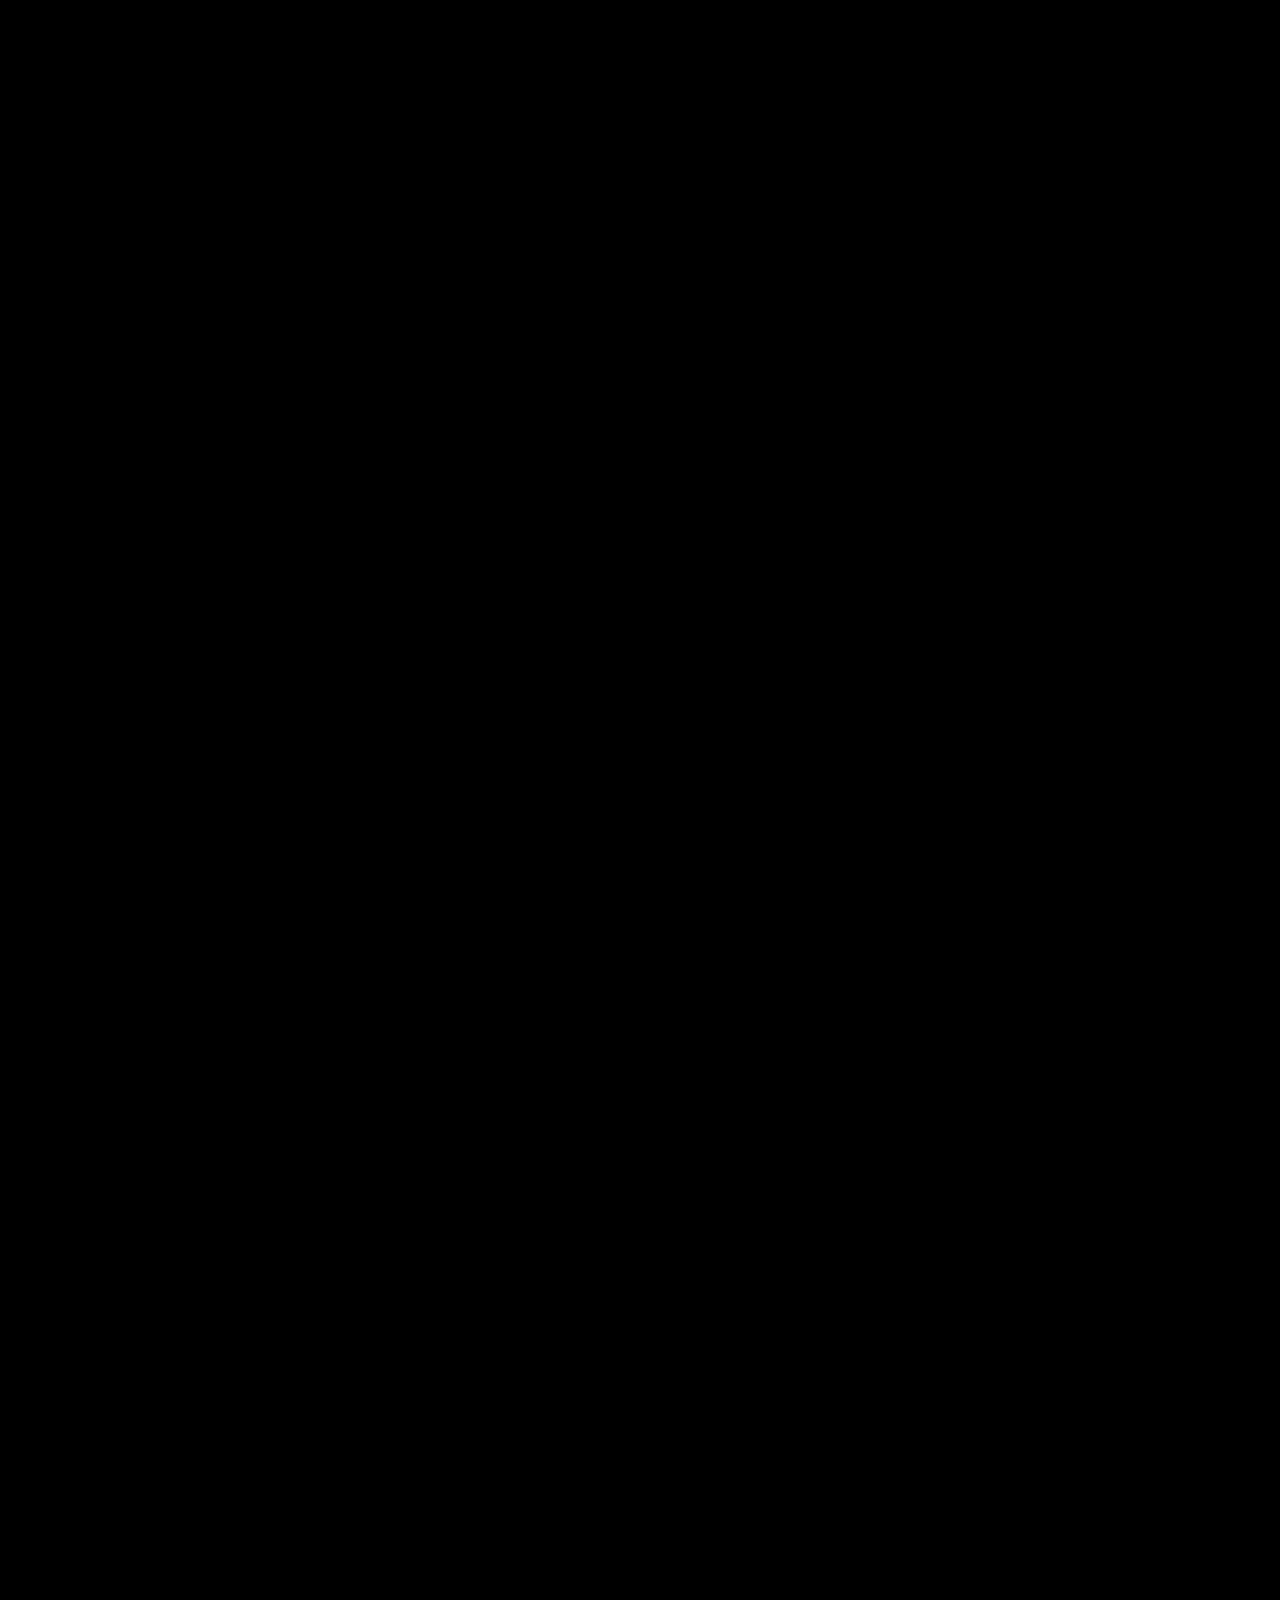
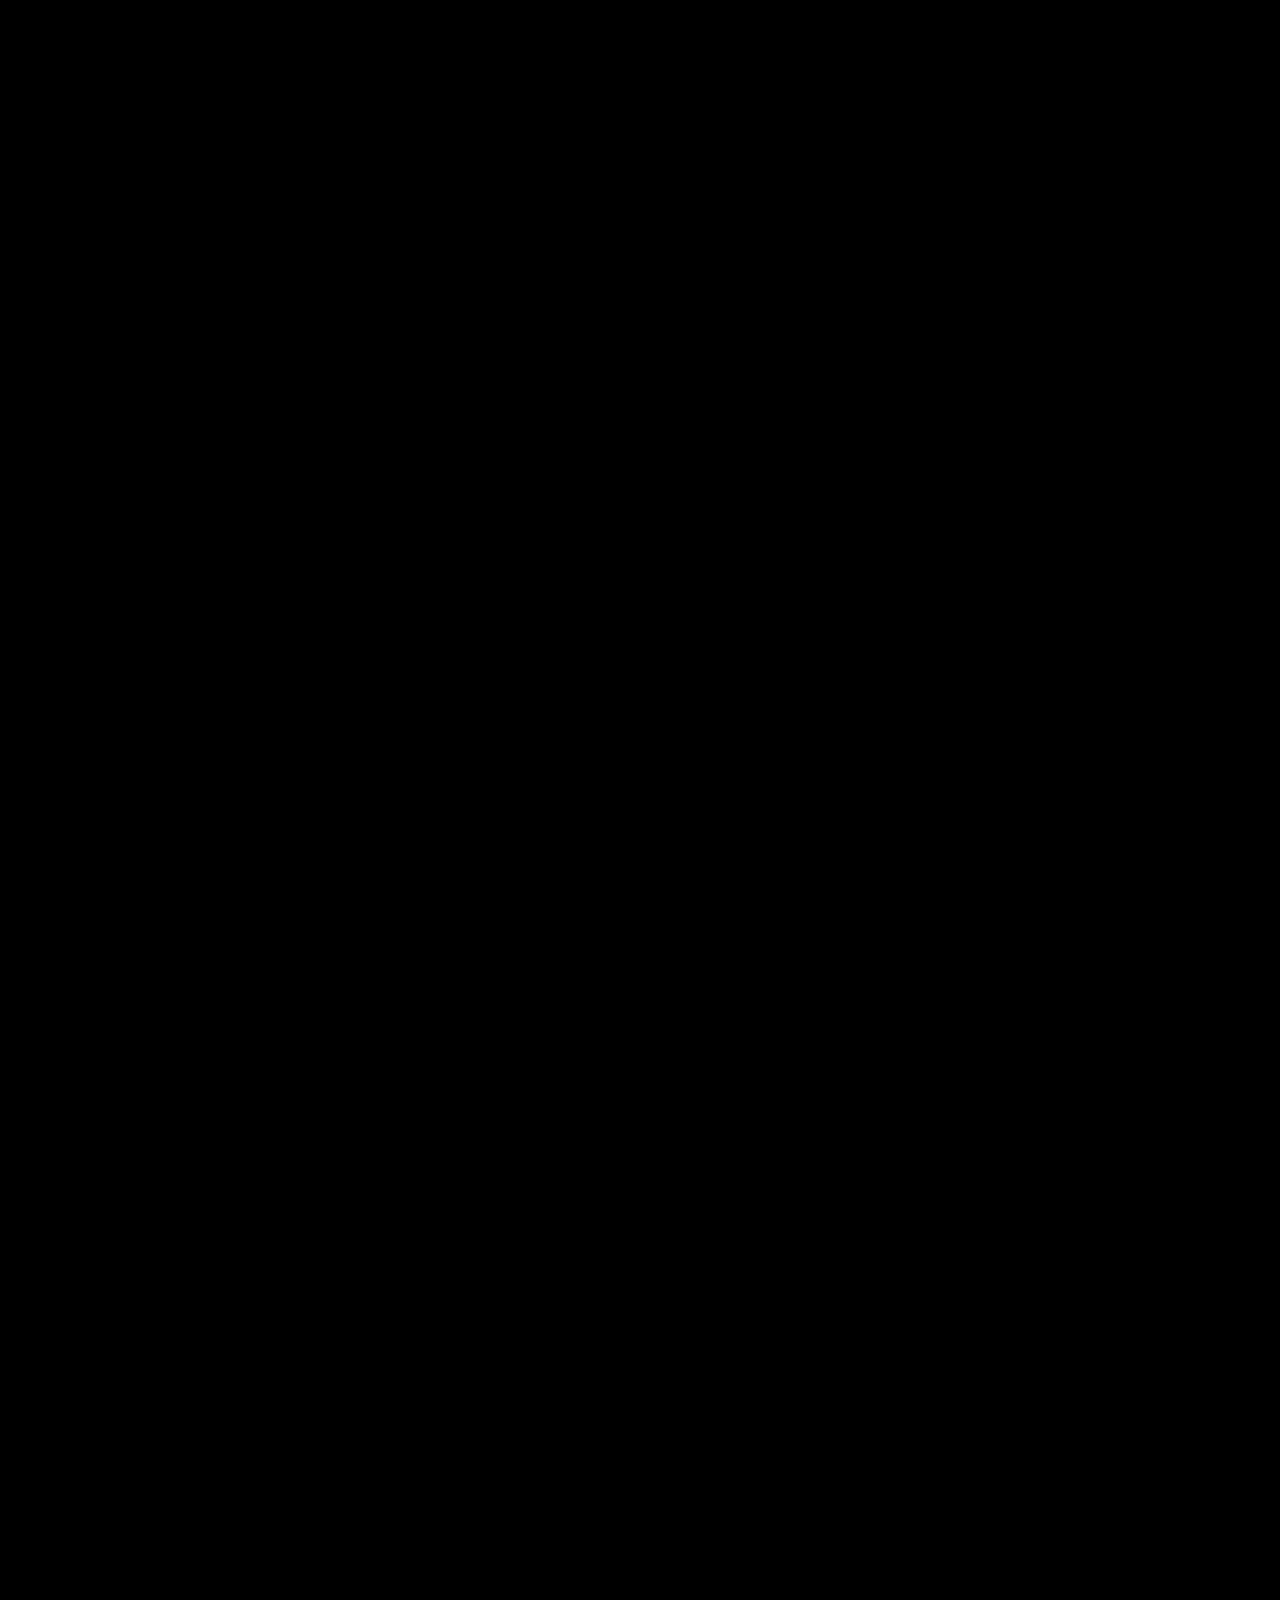
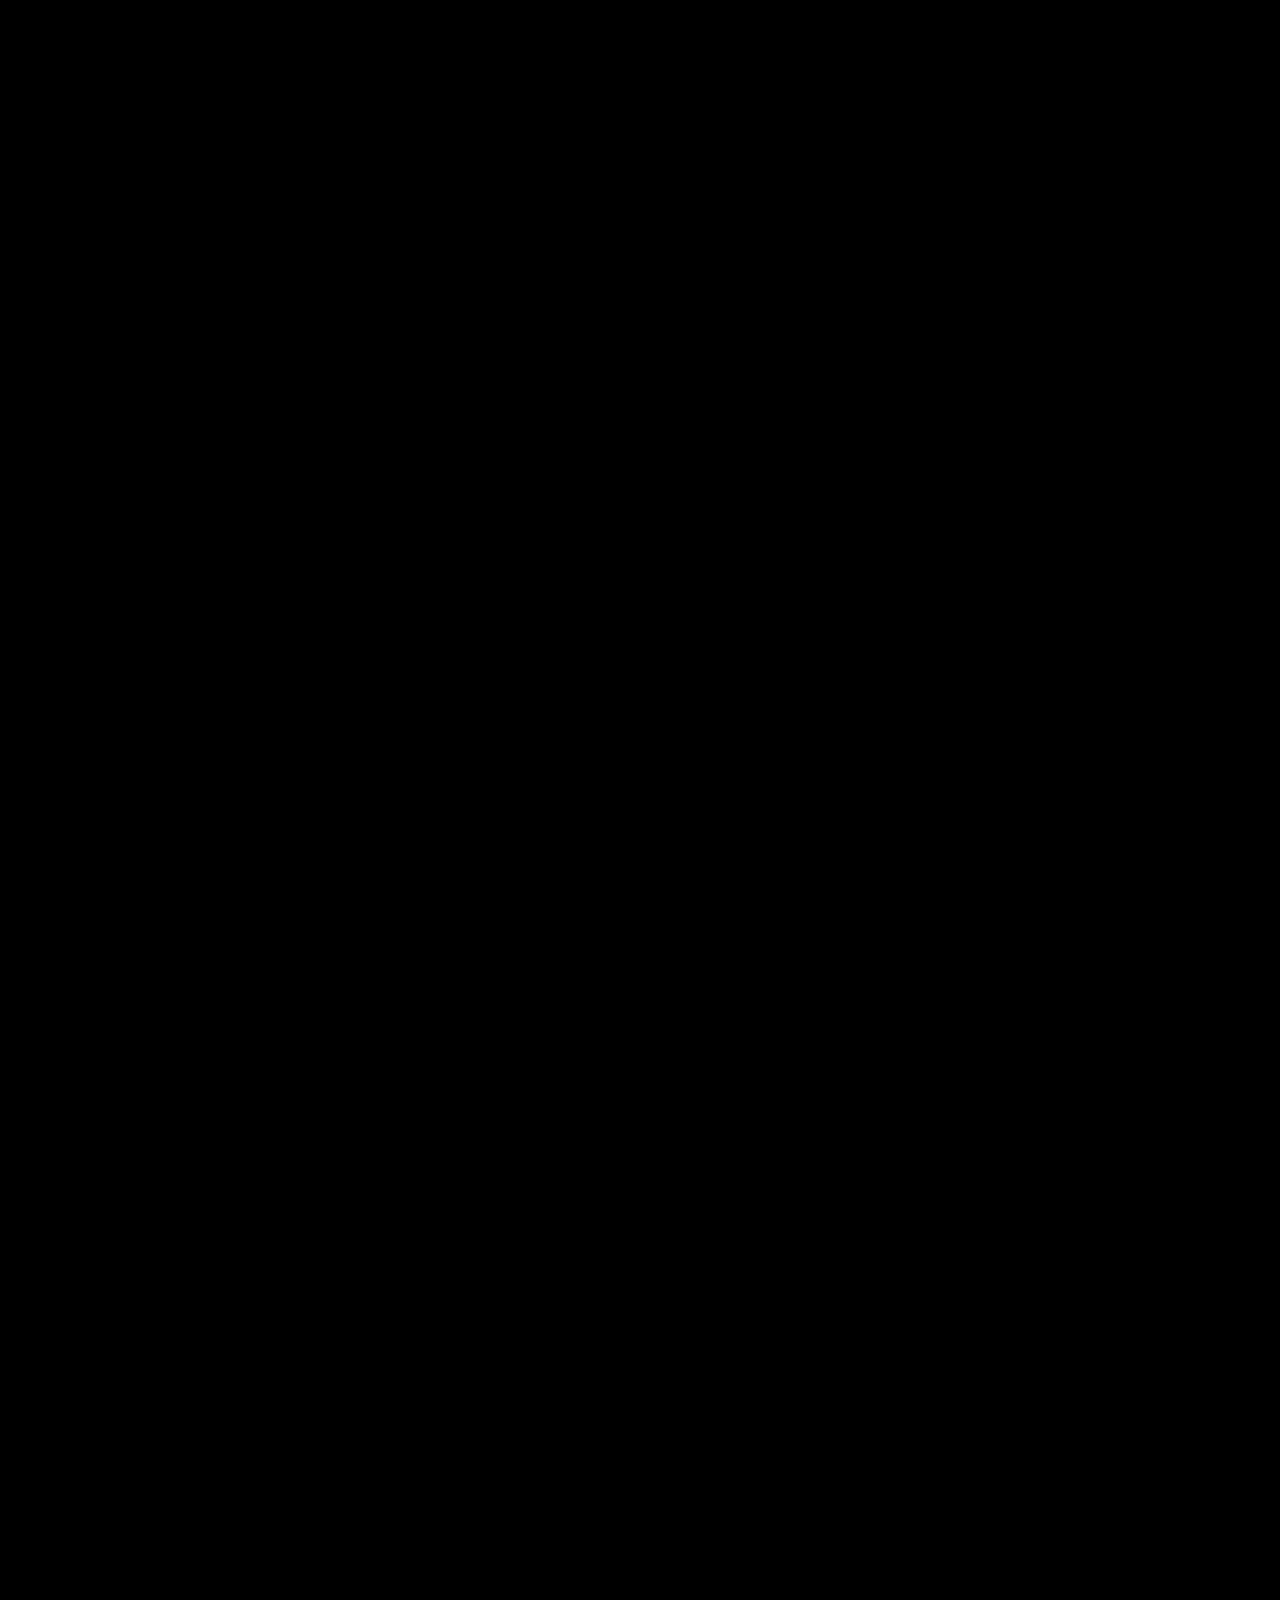
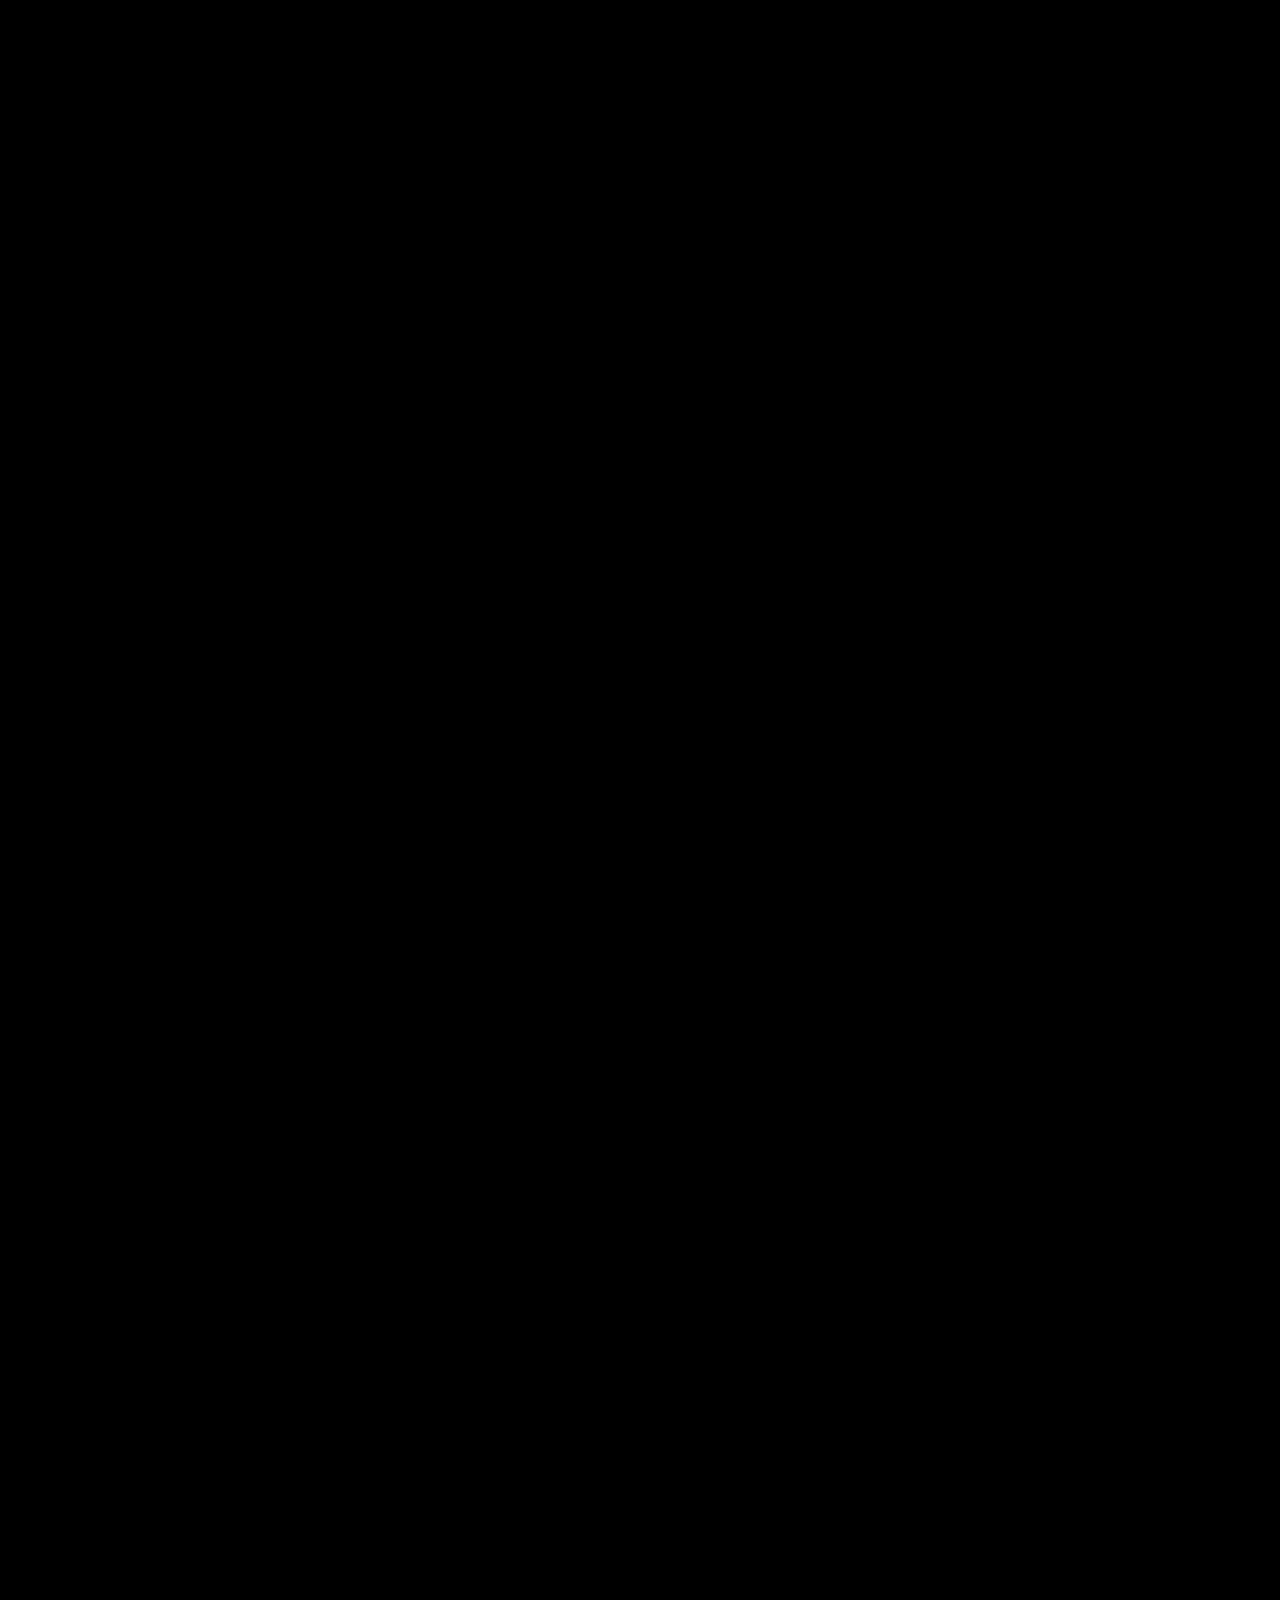
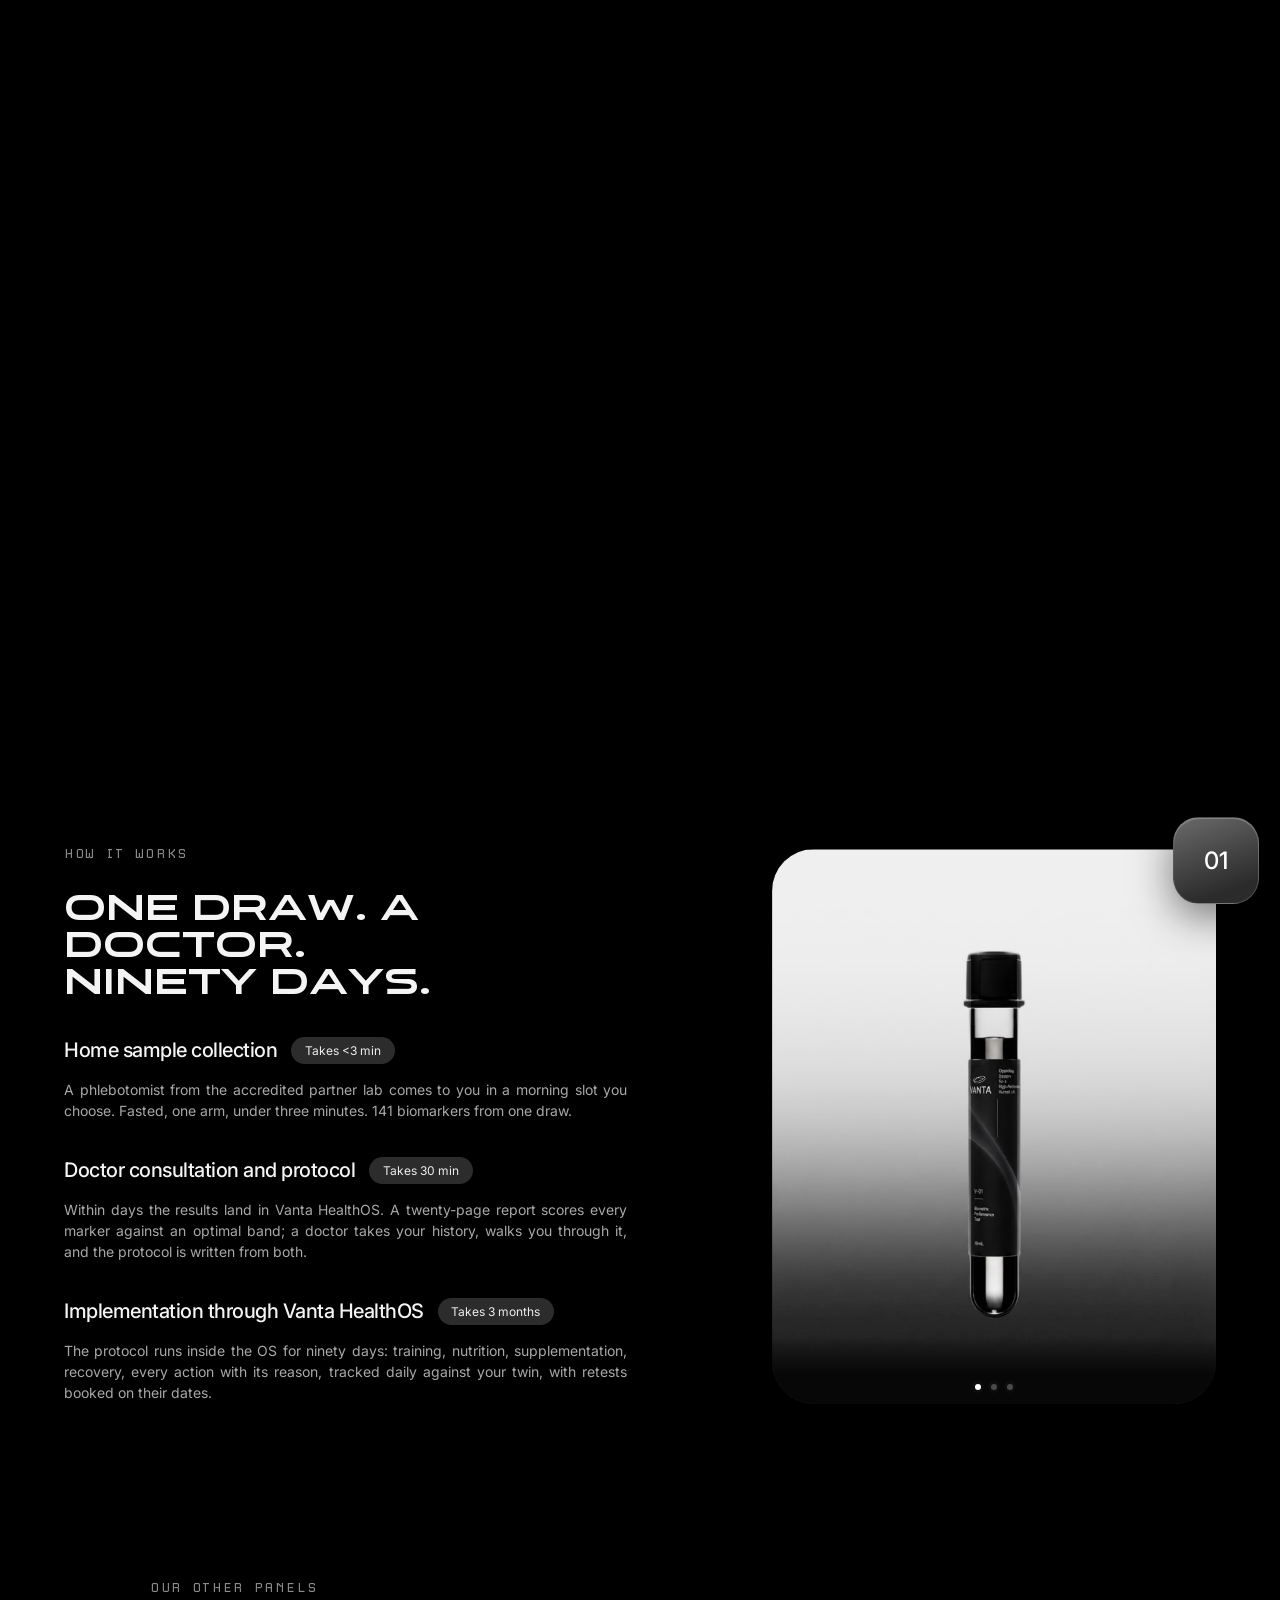
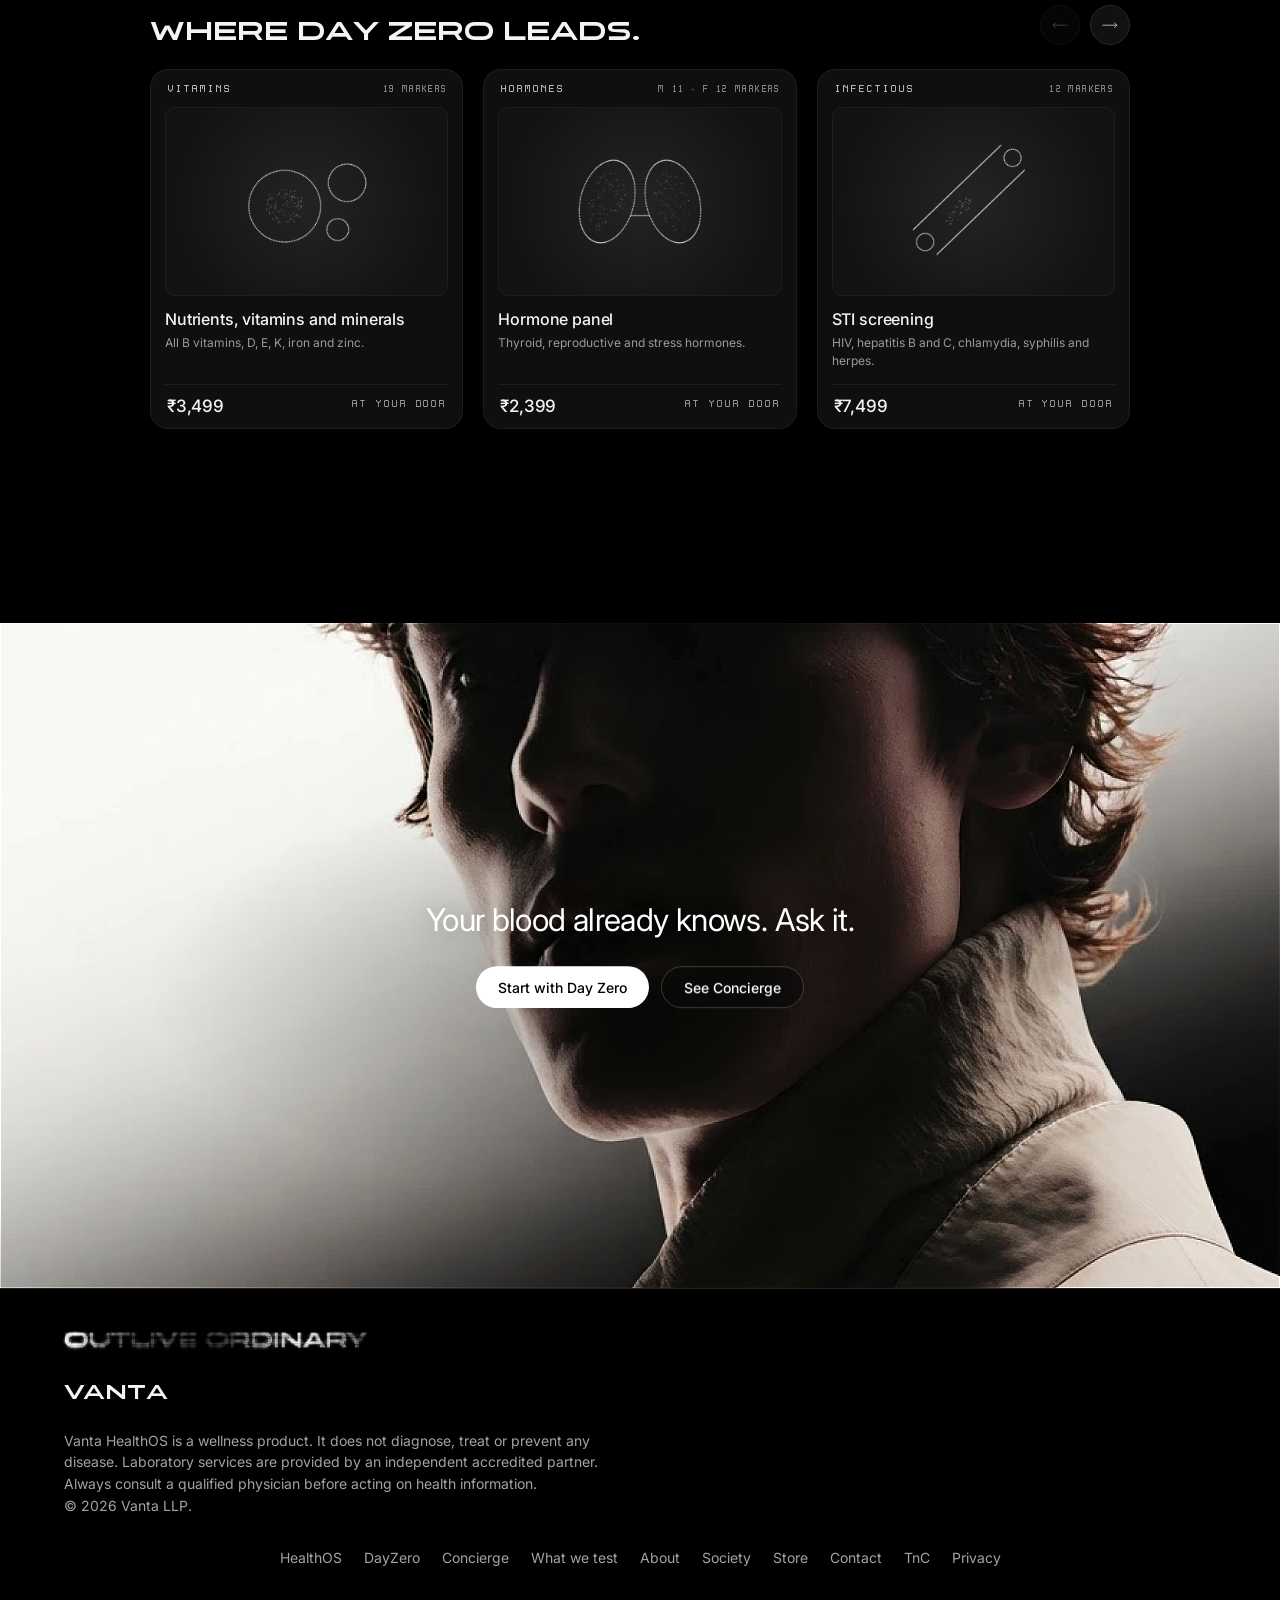
==== commit 061c6100: "Day Zero page gets the same footer as What we test; tap-to-open pills on phone-width screens; bigger" ====
--- a/what-we-test.html
+++ b/what-we-test.html
@@ -554,6 +554,9 @@
 
   /* phones: the title and the paragraph can fold away */
   @media (max-width: 900px) { .bm-head h2, .bm-sub p { overflow: hidden; } .bm-sub { row-gap: 8px; } }
+
+  /* phones: the footer links sit closer together */
+  @media (max-width: 640px) { .foot-links, .foot-bot .foot-links { gap: 0 2px; } .foot-links a, .foot-bot .foot-links a { padding: 8px 7px; min-height: 38px; } .foot-bot .foot-links { margin-top: 18px; } }
 </style>
 </head>
 <body>
@@ -658,8 +661,8 @@
 </footer>
 <script src="panels-data.js"></script>
 <script src="biomarkers-data.js"></script>
-<script src="david-model.js?v=mw5gp0yi"></script>
-<script src="organs-model.js?v=mw5gp0yi"></script>
+<script src="david-model.js?v=mw5h1fsp"></script>
+<script src="organs-model.js?v=mw5h1fsp"></script>
 <script>
 (() => {
   const cv = document.getElementById('xray'), ctx = cv.getContext('2d'), reduce = matchMedia('(prefers-reduced-motion: reduce)').matches;
